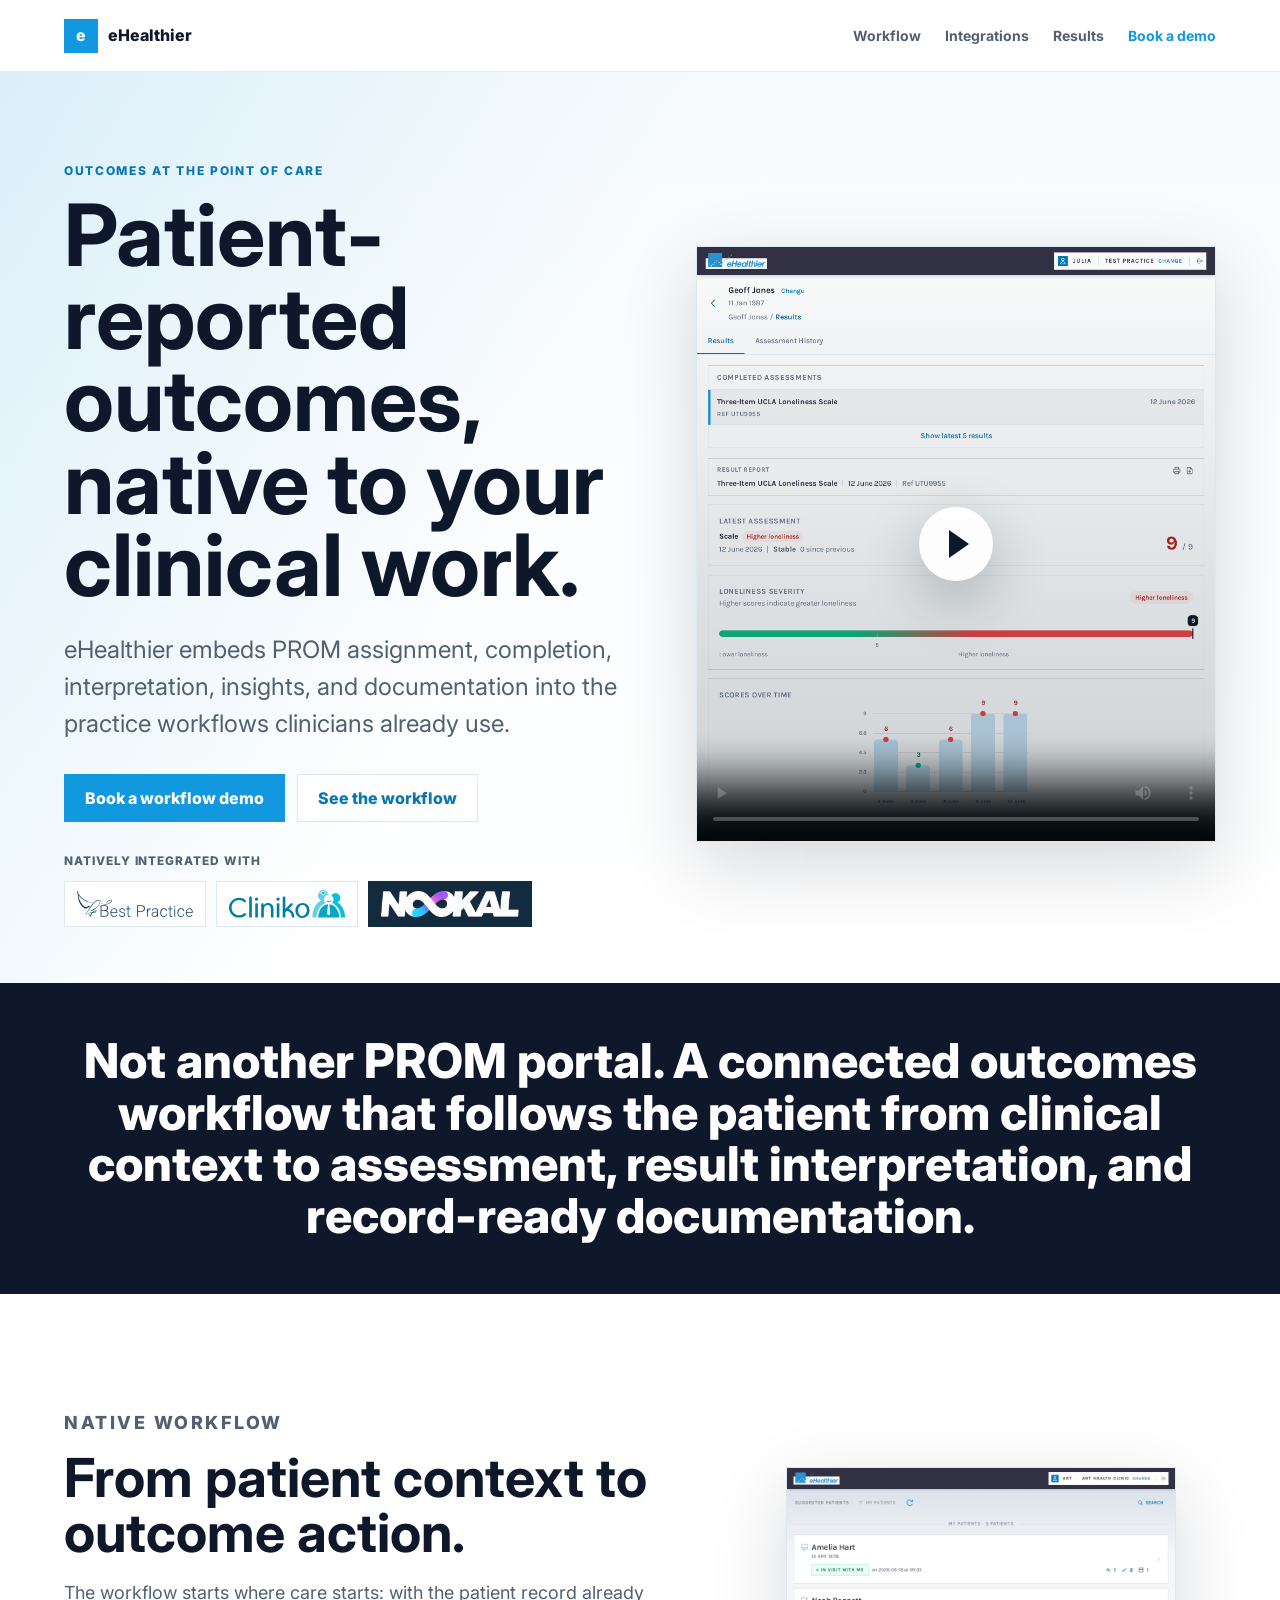
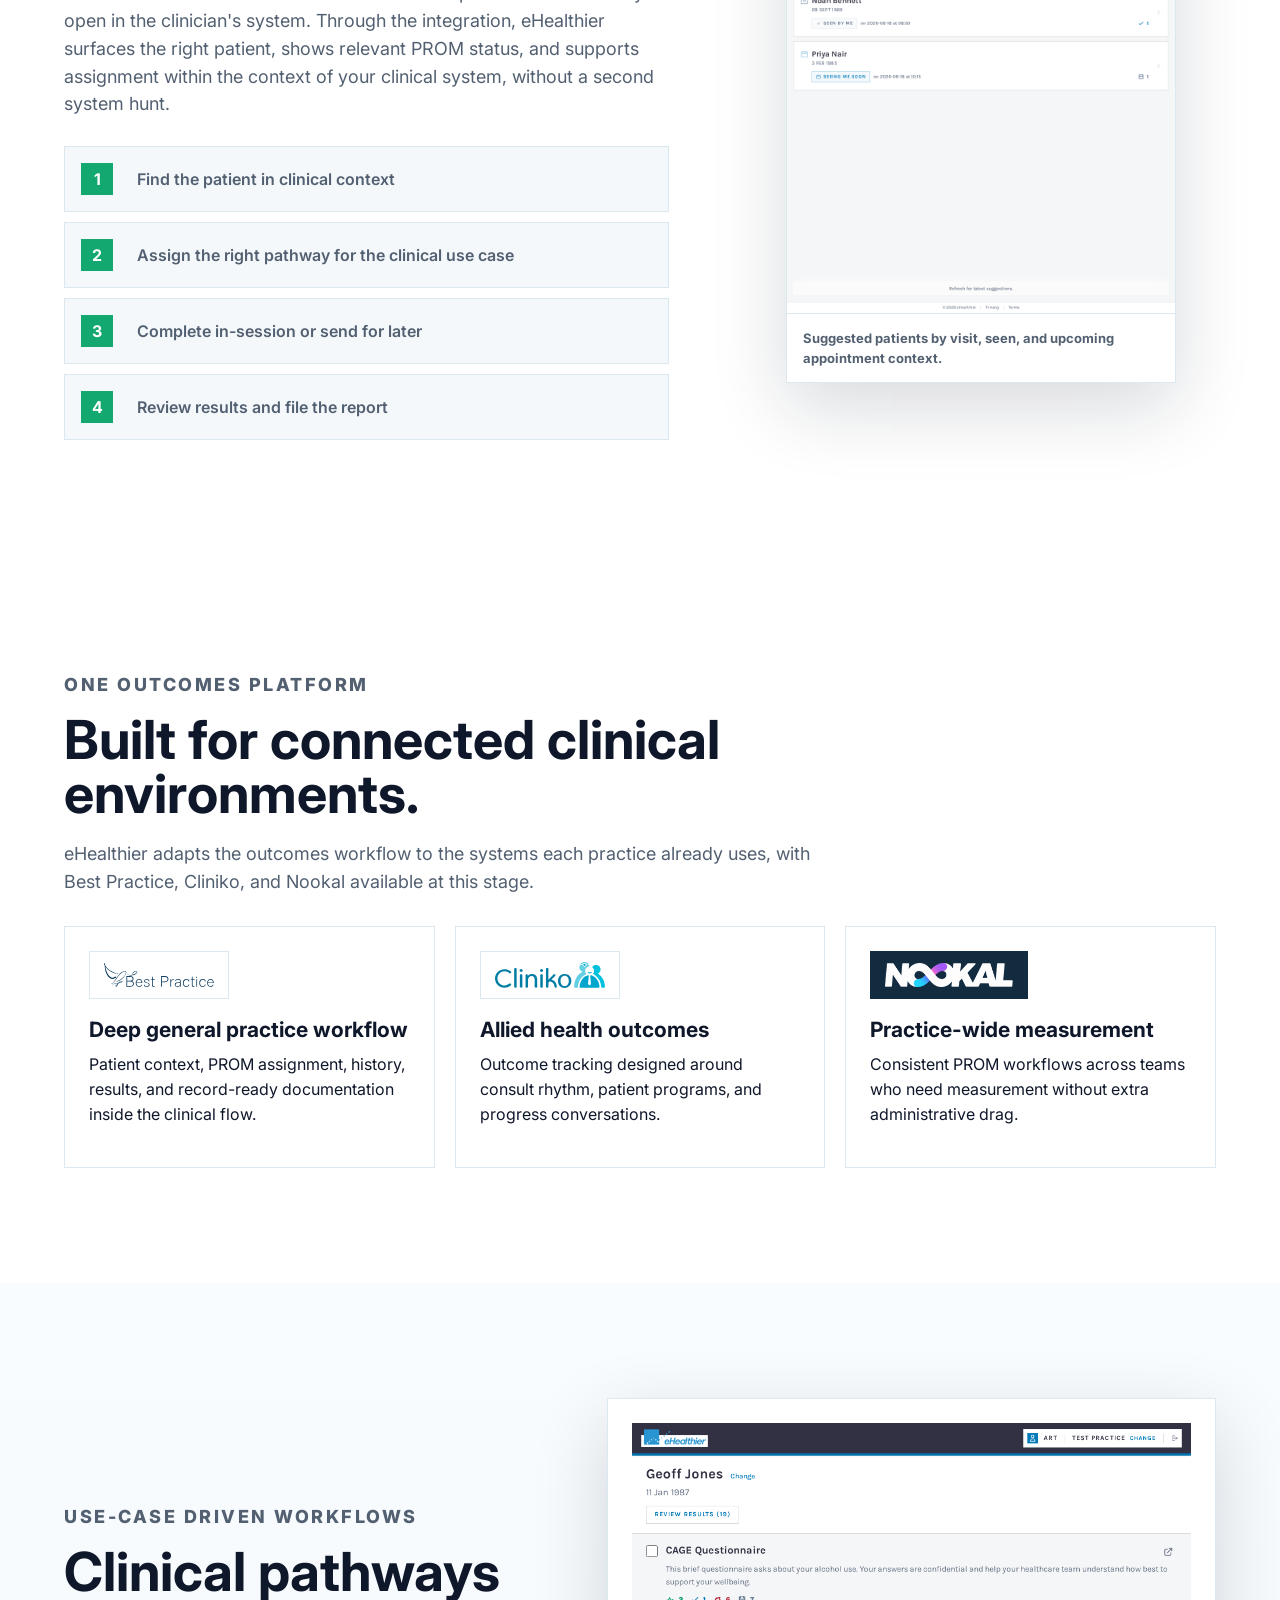
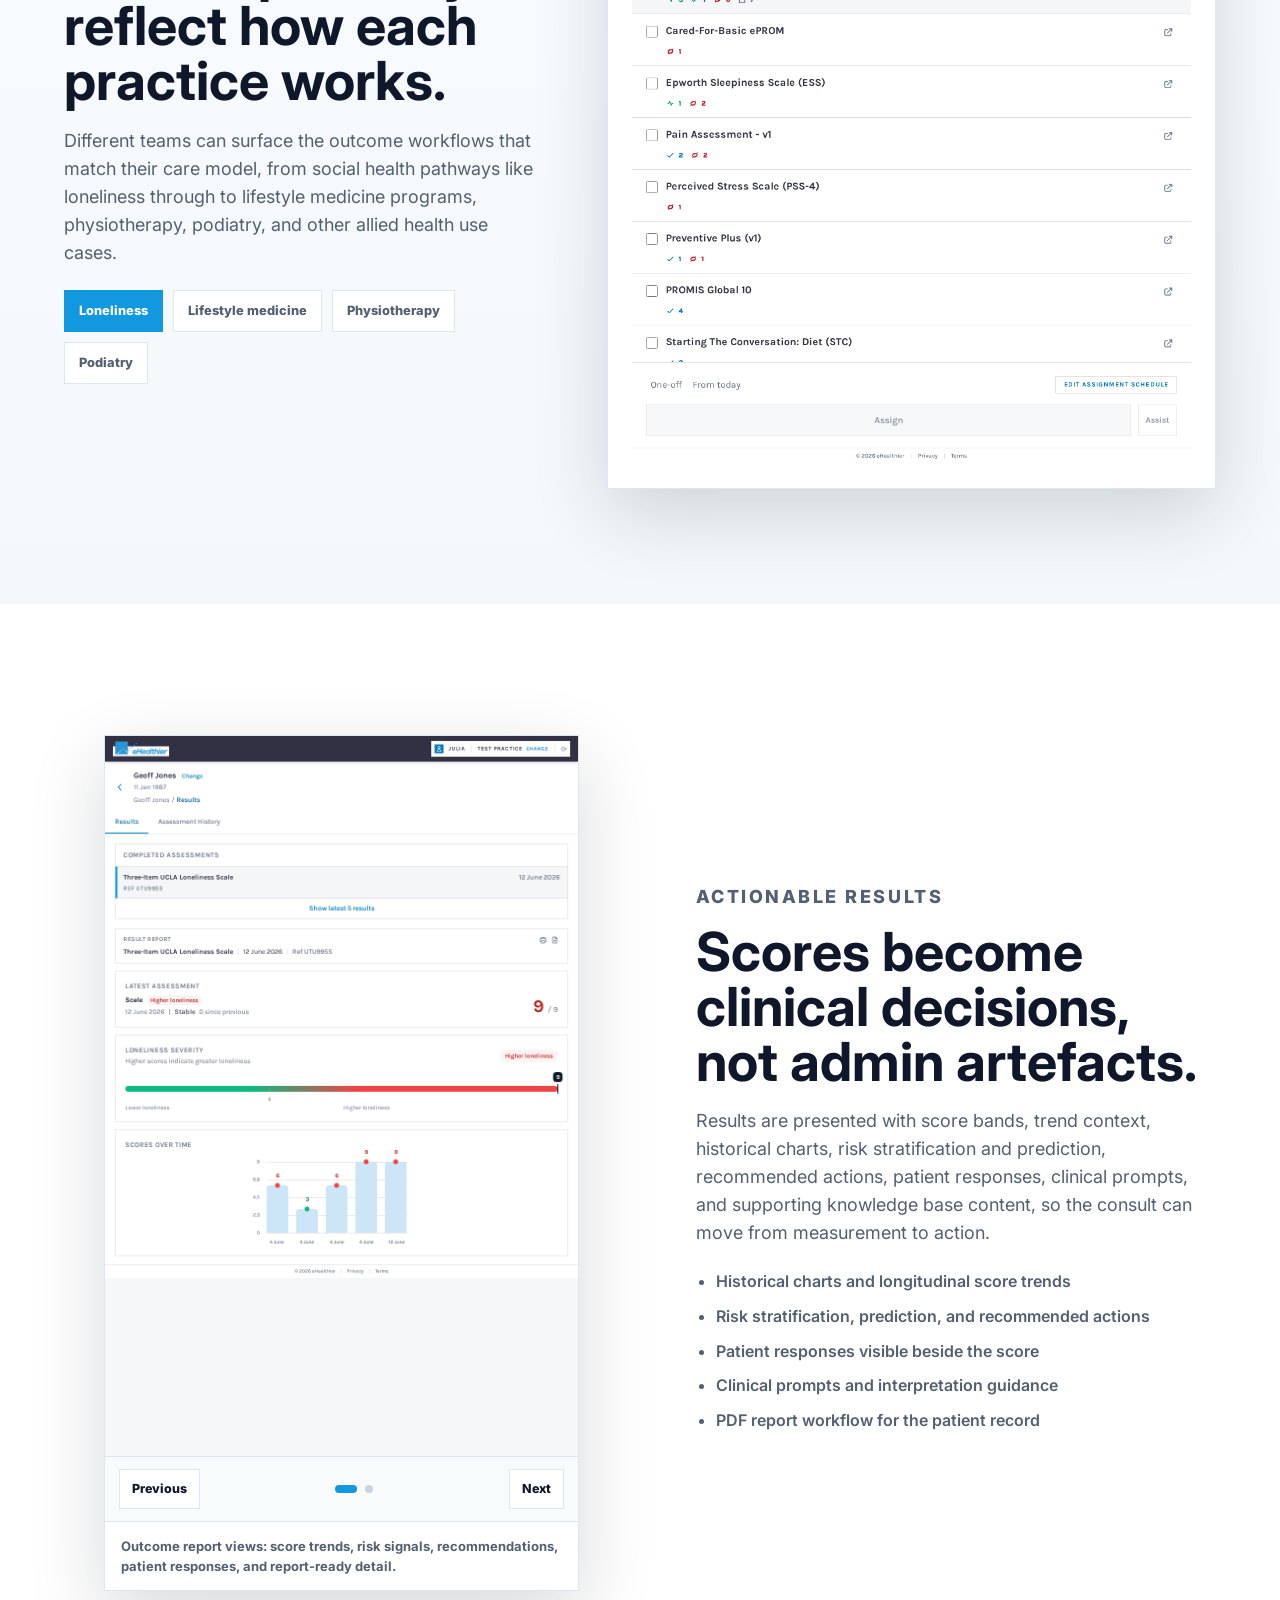
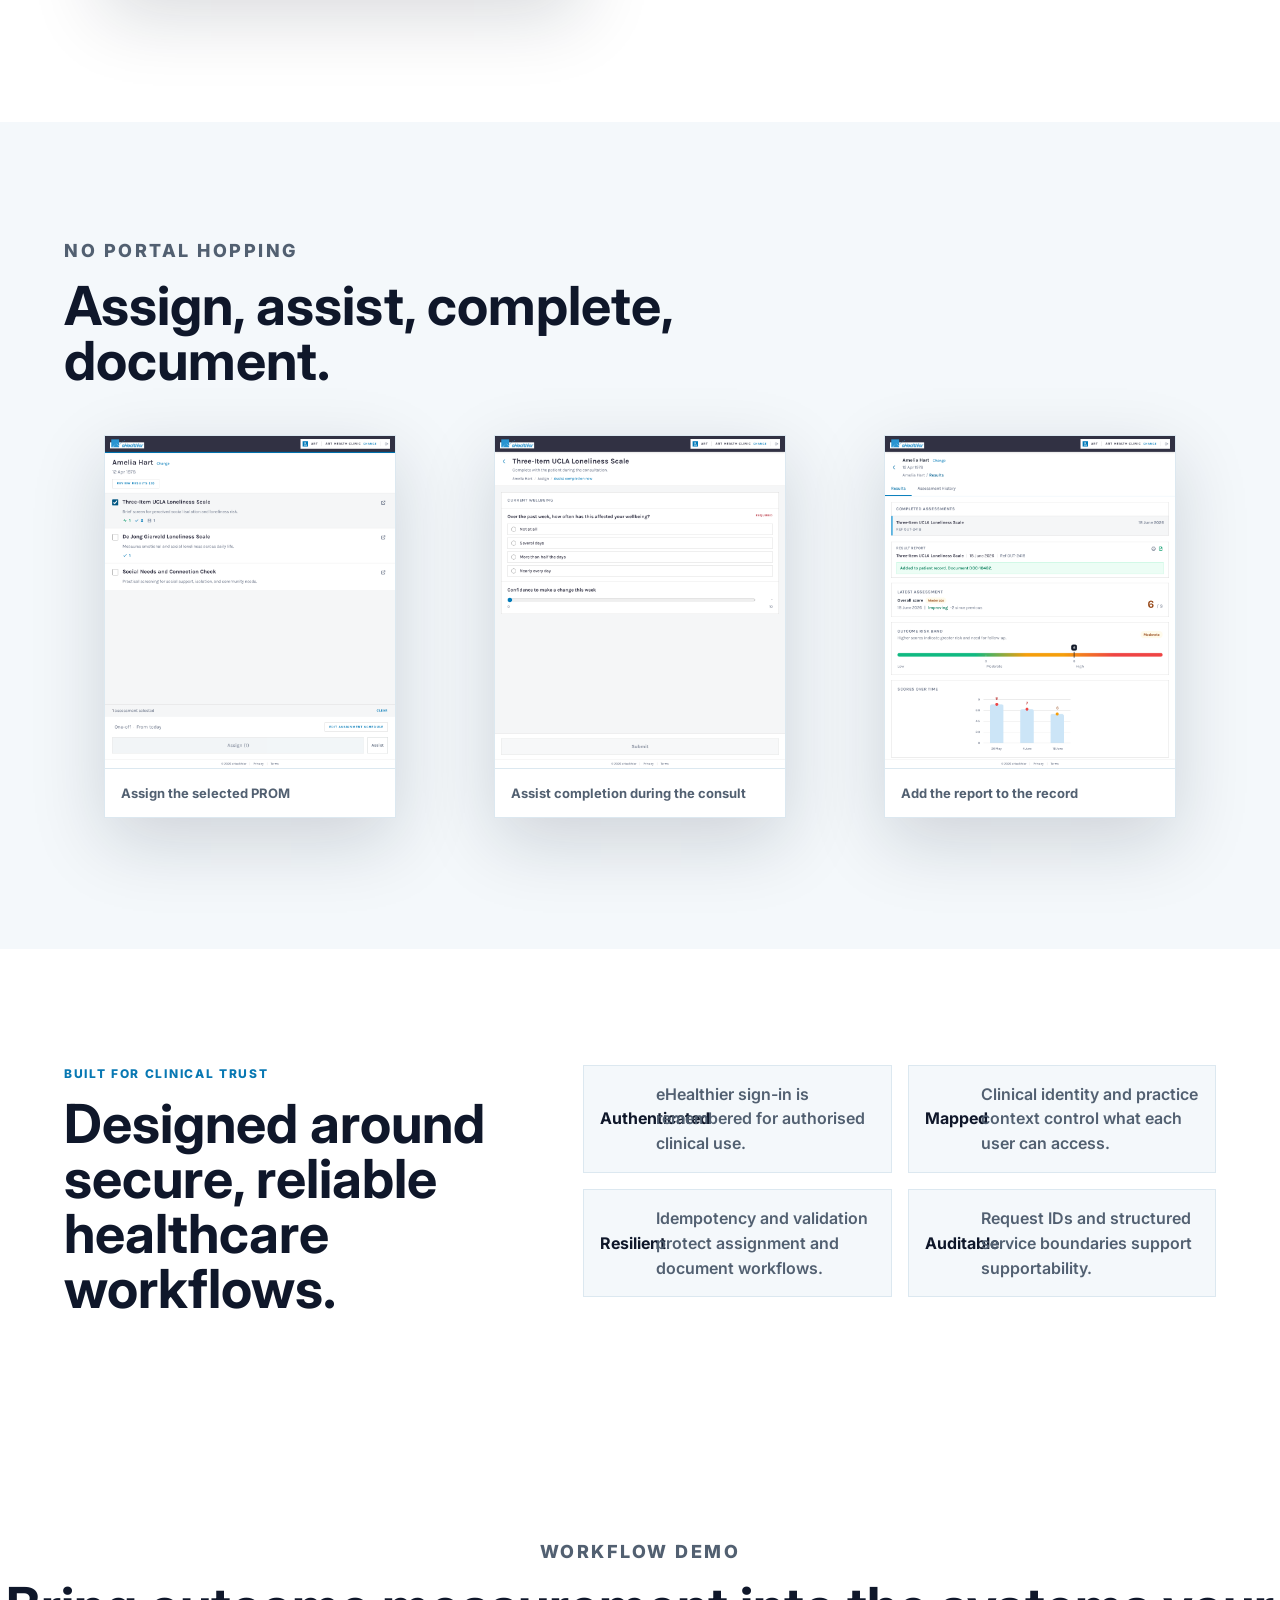
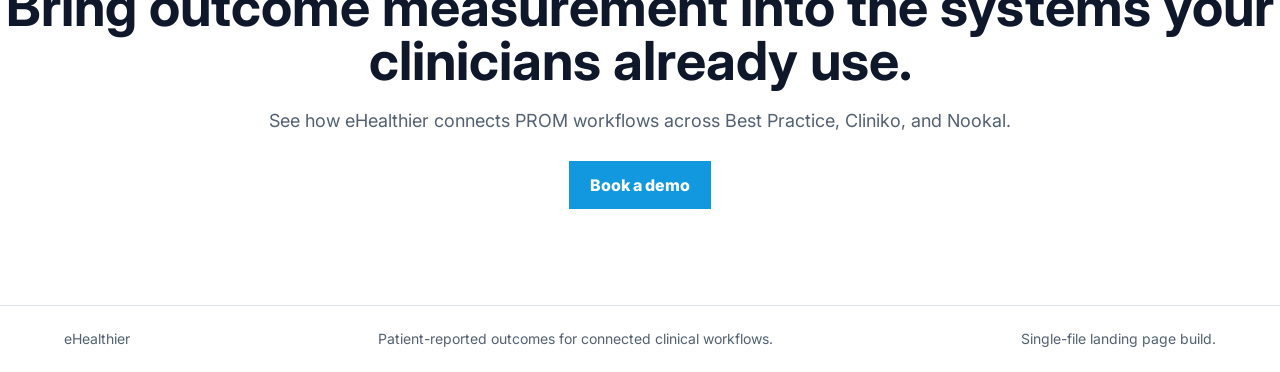
==== index.html @ 86b70606 "Add eHealthier marketing landing page" ====
<!DOCTYPE html>
<html lang="en">
<head>
  <meta charset="UTF-8">
  <meta name="viewport" content="width=device-width, initial-scale=1.0">
  <title>eHealthier Outcomes Workflow</title>
  <meta name="description" content="Patient-reported outcome workflows embedded into everyday clinical practice across Best Practice, Cliniko, and Nookal.">
  <link rel="preconnect" href="https://fonts.googleapis.com">
  <link rel="preconnect" href="https://fonts.gstatic.com" crossorigin>
  <link href="https://fonts.googleapis.com/css2?family=Inter:wght@400;500;600;700;800&display=swap" rel="stylesheet">
  <style>
:root {
  --ink: #0f172a;
  --muted: #526071;
  --soft: #f4f8fb;
  --line: #dce8f0;
  --blue: #1198de;
  --blue-dark: #0878b3;
  --green: #13a870;
  --amber: #f6b74b;
  --white: #ffffff;
  --shadow: 0 24px 70px rgba(15, 23, 42, 0.16);
}

* {
  box-sizing: border-box;
}

html {
  scroll-behavior: smooth;
}

body {
  margin: 0;
  font-family: Inter, system-ui, -apple-system, BlinkMacSystemFont, "Segoe UI", sans-serif;
  color: var(--ink);
  background: var(--white);
  line-height: 1.55;
}

img {
  display: block;
  max-width: 100%;
}

a {
  color: inherit;
}

.site-header {
  position: sticky;
  top: 0;
  z-index: 20;
  height: 72px;
  display: flex;
  align-items: center;
  justify-content: space-between;
  padding: 0 clamp(20px, 5vw, 64px);
  background: rgba(255, 255, 255, 0.88);
  border-bottom: 1px solid rgba(220, 232, 240, 0.8);
  backdrop-filter: blur(18px);
}

.brand {
  display: inline-flex;
  align-items: center;
  gap: 10px;
  font-weight: 800;
  text-decoration: none;
}

.brand-mark {
  display: grid;
  place-items: center;
  width: 34px;
  height: 34px;
  color: white;
  background: var(--blue);
  font-weight: 800;
}

.nav-links {
  display: flex;
  align-items: center;
  gap: 24px;
  color: var(--muted);
  font-size: 14px;
  font-weight: 700;
}

.nav-links a {
  text-decoration: none;
}

.nav-cta {
  color: var(--blue);
}

.hero {
  min-height: calc(100vh - 72px);
  display: grid;
  grid-template-columns: minmax(0, 1fr) minmax(360px, 520px);
  gap: clamp(28px, 5vw, 72px);
  align-items: center;
  padding: clamp(44px, 7vw, 90px) clamp(20px, 5vw, 64px) 56px;
  overflow: hidden;
  background:
    linear-gradient(115deg, rgba(17, 152, 222, 0.12), transparent 42%),
    linear-gradient(180deg, #f7fbfd, #ffffff);
}

.hero-copy {
  max-width: 760px;
}

.eyebrow {
  margin: 0 0 14px;
  color: var(--blue-dark);
  font-size: 12px;
  font-weight: 800;
  letter-spacing: 0.14em;
  text-transform: uppercase;
}

h1,
h2,
h3,
p {
  margin-top: 0;
}

h1 {
  max-width: 780px;
  margin-bottom: 24px;
  font-size: clamp(48px, 7vw, 86px);
  line-height: 0.96;
  letter-spacing: 0;
}

h2 {
  margin-bottom: 18px;
  font-size: clamp(32px, 4.2vw, 56px);
  line-height: 1.02;
  letter-spacing: 0;
}

h3 {
  margin-bottom: 10px;
  font-size: 21px;
  line-height: 1.2;
}

.hero-lede {
  max-width: 680px;
  color: var(--muted);
  font-size: clamp(19px, 2vw, 24px);
}

.hero-actions {
  display: flex;
  flex-wrap: wrap;
  gap: 12px;
  margin: 32px 0 30px;
}

.button {
  display: inline-flex;
  align-items: center;
  justify-content: center;
  min-height: 48px;
  padding: 0 20px;
  border: 1px solid var(--line);
  font-weight: 800;
  text-decoration: none;
}

.button.primary {
  color: white;
  border-color: var(--blue);
  background: var(--blue);
}

.button.secondary {
  color: var(--blue-dark);
  background: white;
}

.partner-block {
  margin-top: 22px;
}

.partner-block p {
  margin-bottom: 10px;
  color: var(--muted);
  font-size: 0.74rem;
  font-weight: 800;
  letter-spacing: 0.08em;
  text-transform: uppercase;
}

.partner-strip {
  display: flex;
  flex-wrap: wrap;
  gap: 10px;
}

.partner-strip span {
  display: inline-flex;
  align-items: center;
  justify-content: center;
  height: 46px;
  min-width: 142px;
  padding: 7px 12px;
  border: 1px solid var(--line);
  background: white;
}

.partner-strip .logo-on-dark {
  border-color: #122b3f;
  background: #122b3f;
}

.partner-strip img {
  max-width: 138px;
  max-height: 32px;
  object-fit: contain;
}

.hero-visual,
.screen-card,
.tab-stage,
.gallery-grid figure {
  border: 1px solid var(--line);
  background: white;
  box-shadow: var(--shadow);
}

.hero-visual {
  position: relative;
  width: min(100%, 520px);
  max-height: 690px;
  overflow: hidden;
  justify-self: end;
}

.hero-visual video {
  display: block;
  width: 100%;
  background: #0e2434;
}

.video-play {
  position: absolute;
  inset: 0;
  display: grid;
  place-items: center;
  border: 0;
  background: linear-gradient(180deg, rgba(14, 36, 52, 0.02), rgba(14, 36, 52, 0.22));
  cursor: pointer;
}

.video-play span {
  width: 74px;
  height: 74px;
  border-radius: 50%;
  background: rgba(255, 255, 255, 0.94);
  box-shadow: 0 20px 55px rgba(12, 31, 46, 0.25);
  position: relative;
}

.video-play span::after {
  content: "";
  position: absolute;
  top: 50%;
  left: 54%;
  width: 0;
  height: 0;
  border-top: 14px solid transparent;
  border-bottom: 14px solid transparent;
  border-left: 20px solid var(--ink);
  transform: translate(-50%, -50%);
}

.hero-visual.playing .video-play {
  display: none;
}

.statement {
  padding: 52px clamp(20px, 5vw, 64px);
  background: var(--ink);
  color: white;
}

.statement p {
  max-width: 1120px;
  margin: 0 auto;
  font-size: clamp(26px, 4vw, 48px);
  font-weight: 800;
  line-height: 1.08;
  text-align: center;
}

.section {
  padding: clamp(70px, 9vw, 120px) clamp(20px, 5vw, 64px);
}

.split {
  display: grid;
  grid-template-columns: minmax(0, 0.9fr) minmax(340px, 0.7fr);
  gap: clamp(32px, 6vw, 86px);
  align-items: center;
}

.split.reverse {
  grid-template-columns: minmax(360px, 0.8fr) minmax(0, 0.75fr);
}

.split p,
.section-heading p,
.lab-copy p,
.cta p {
  color: var(--muted);
  font-size: 18px;
}

.steps {
  display: grid;
  gap: 10px;
  margin-top: 28px;
}

.steps div,
.proof-grid div {
  display: grid;
  grid-template-columns: 42px minmax(0, 1fr);
  gap: 14px;
  align-items: center;
  padding: 16px;
  border: 1px solid var(--line);
  background: var(--soft);
}

.steps strong {
  display: grid;
  place-items: center;
  width: 32px;
  height: 32px;
  color: white;
  background: var(--green);
}

.steps span,
.feature-list li,
.proof-grid span {
  color: var(--muted);
  font-weight: 600;
}

.screen-card {
  overflow: hidden;
}

.screen-card figcaption,
.gallery-grid figcaption {
  margin: 0;
  padding: 14px 16px;
  border-top: 1px solid var(--line);
  color: var(--muted);
  font-size: 13px;
  font-weight: 700;
}

.screen-card.wide {
  overflow: hidden;
}

.carousel-viewport {
  position: relative;
  height: min(72vw, 720px);
  min-height: 520px;
  overflow: hidden;
  background: #f5f7f8;
}

.carousel-slide {
  display: none;
  height: 100%;
  overflow: hidden;
}

.carousel-slide.active {
  display: block;
}

.carousel-slide img {
  width: 100%;
  display: block;
}

.carousel-slide.lower img {
  transform: translateY(-31%);
}

.carousel-controls {
  display: flex;
  align-items: center;
  justify-content: space-between;
  gap: 14px;
  padding: 12px 14px;
  border-top: 1px solid var(--line);
  background: #f8fbfb;
}

.carousel-controls button {
  border: 1px solid var(--line);
  background: white;
  color: var(--ink);
  font: inherit;
  font-size: 0.78rem;
  font-weight: 800;
  padding: 9px 12px;
  cursor: pointer;
}

.carousel-dots {
  display: flex;
  align-items: center;
  gap: 8px;
}

.carousel-dots span {
  width: 8px;
  height: 8px;
  border-radius: 999px;
  background: #c9d4dd;
}

.carousel-dots span.active {
  width: 22px;
  background: var(--blue);
}

.section-heading {
  max-width: 760px;
  margin-bottom: 30px;
}

.integration-grid {
  display: grid;
  grid-template-columns: repeat(3, minmax(0, 1fr));
  gap: 20px;
}

.integration-grid article {
  padding: 24px;
  border: 1px solid var(--line);
  background: white;
}

.logo-pill {
  display: inline-flex;
  align-items: center;
  justify-content: center;
  min-height: 48px;
  min-width: 140px;
  padding: 8px 14px;
  margin-bottom: 18px;
  border: 1px solid var(--line);
  background: #fff;
}

.logo-pill.logo-on-dark {
  background: #122b3f;
  border-color: #122b3f;
}

.logo-pill img {
  max-height: 28px;
  max-width: 128px;
  object-fit: contain;
}

.screenshot-lab {
  display: grid;
  grid-template-columns: minmax(0, 0.88fr) minmax(0, 1.12fr);
  gap: clamp(28px, 5vw, 64px);
  align-items: center;
  background: linear-gradient(180deg, #f9fcfe, #f4f8fb);
}

.tab-buttons {
  display: flex;
  flex-wrap: wrap;
  gap: 10px;
  margin-top: 24px;
}

.tab-button {
  border: 1px solid var(--line);
  background: white;
  color: var(--muted);
  font: inherit;
  font-size: 0.8rem;
  font-weight: 800;
  padding: 10px 14px;
  cursor: pointer;
}

.tab-button.active {
  color: white;
  border-color: var(--blue);
  background: var(--blue);
}

.tab-stage {
  position: relative;
  min-height: 430px;
  padding: clamp(18px, 3vw, 24px);
}

.tab-screen {
  display: none;
  width: 100%;
  background: white;
}

.tab-screen.active {
  display: block;
}

.feature-list {
  margin: 22px 0 0;
  padding-left: 20px;
}

.feature-list li {
  margin-bottom: 10px;
}

.workflow-gallery {
  background: var(--soft);
}

.gallery-grid {
  display: grid;
  grid-template-columns: repeat(3, minmax(0, 1fr));
  gap: 18px;
}

.gallery-grid figure {
  overflow: hidden;
}

.proof {
  display: grid;
  grid-template-columns: minmax(0, 0.72fr) minmax(0, 1fr);
  gap: clamp(28px, 5vw, 64px);
  align-items: start;
}

.proof-grid {
  display: grid;
  grid-template-columns: repeat(2, minmax(0, 1fr));
  gap: 16px;
}

.proof-grid strong {
  color: var(--ink);
}

.cta {
  padding-top: 88px;
  padding-bottom: 96px;
  text-align: center;
}

.cta .button {
  margin-top: 8px;
}

footer {
  display: flex;
  flex-wrap: wrap;
  justify-content: space-between;
  gap: 12px 24px;
  padding: 22px clamp(20px, 5vw, 64px);
  border-top: 1px solid var(--line);
  color: var(--muted);
  font-size: 14px;
}

@media (max-width: 1100px) {
  .hero,
  .split,
  .split.reverse,
  .screenshot-lab,
  .proof {
    grid-template-columns: 1fr;
  }

  .hero {
    min-height: auto;
  }

  .hero-visual {
    justify-self: stretch;
    width: 100%;
  }

  .integration-grid,
  .gallery-grid,
  .proof-grid {
    grid-template-columns: 1fr;
  }
}

@media (max-width: 760px) {
  .site-header {
    height: auto;
    padding-top: 16px;
    padding-bottom: 16px;
    gap: 12px;
    flex-direction: column;
    align-items: flex-start;
  }

  .nav-links {
    flex-wrap: wrap;
    gap: 14px;
  }

  .hero,
  .section,
  .statement,
  footer {
    padding-left: 18px;
    padding-right: 18px;
  }

  h1 {
    font-size: clamp(40px, 14vw, 58px);
  }

  h2 {
    font-size: clamp(28px, 10vw, 40px);
  }

  .hero-lede,
  .split p,
  .section-heading p,
  .lab-copy p,
  .cta p,
  .statement p {
    font-size: 17px;
  }

  .partner-strip span,
  .button,
  .carousel-controls button {
    width: 100%;
  }

  .carousel-controls {
    align-items: stretch;
    flex-direction: column;
  }

  .tab-stage {
    min-height: auto;
  }
}

</style>
</head>
<body>
  <header class="site-header">
    <a class="brand" href="#top" aria-label="eHealthier home">
      <span class="brand-mark">e</span>
      <span>eHealthier</span>
    </a>
    <nav class="nav-links" aria-label="Page sections">
      <a href="#workflow">Workflow</a>
      <a href="#integrations">Integrations</a>
      <a href="#results">Results</a>
      <a href="#demo" class="nav-cta">Book a demo</a>
    </nav>
  </header>

  <main id="top">
    <section class="hero">
      <div class="hero-copy">
        <p class="eyebrow">Outcomes at the point of care</p>
        <h1>Patient-reported outcomes, native to your clinical work.</h1>
        <p class="hero-lede">
          eHealthier embeds PROM assignment, completion, interpretation, insights, and documentation into the practice workflows clinicians already use.
        </p>
        <div class="hero-actions">
          <a class="button primary" href="#demo">Book a workflow demo</a>
          <a class="button secondary" href="#workflow-video" data-play-workflow>See the workflow</a>
        </div>
        <div class="partner-block">
          <p>Natively integrated with</p>
          <div class="partner-strip" aria-label="Supported practice systems">
            <span><img src="[data-uri]" alt="Best Practice"></span>
            <span><img src="[data-uri]" alt="Cliniko"></span>
            <span class="logo-on-dark"><img src="[data-uri]" alt="Nookal"></span>
          </div>
        </div>
      </div>
      <div class="hero-visual" id="workflow-video" aria-label="Clinical workflow video">
        <video
          controls
          preload="metadata"
          poster="[data-uri]"
          aria-label="eHealthier clinical workflow video showing patient context, PROM assignment, completion, interpretation, insights, and documentation."
        >
</video>
        <button class="video-play" type="button" data-play-workflow aria-label="Play workflow video">
          <span></span>
        </button>
      </div>
    </section>

    <section class="statement">
      <p>
        Not another PROM portal. A connected outcomes workflow that follows the patient from clinical context to assessment, result interpretation, and record-ready documentation.
      </p>
    </section>

    <section class="section split" id="workflow">
      <div>
        <p class="eyebrow">Native workflow</p>
        <h2>From patient context to outcome action.</h2>
        <p>
          The workflow starts where care starts: with the patient record already open in the clinician's system. Through the integration, eHealthier surfaces the right patient, shows relevant PROM status, and supports assignment within the context of your clinical system, without a second system hunt.
        </p>
        <div class="steps">
          <div><strong>1</strong><span>Find the patient in clinical context</span></div>
          <div><strong>2</strong><span>Assign the right pathway for the clinical use case</span></div>
          <div><strong>3</strong><span>Complete in-session or send for later</span></div>
          <div><strong>4</strong><span>Review results and file the report</span></div>
        </div>
      </div>
      <figure class="screen-card">
        <img src="[data-uri]" alt="Suggested patient workflow showing patients in visit, recently seen, and scheduled soon.">
        <figcaption>Suggested patients by visit, seen, and upcoming appointment context.</figcaption>
      </figure>
    </section>

    <section class="section" id="integrations">
      <div class="section-heading">
        <p class="eyebrow">One outcomes platform</p>
        <h2>Built for connected clinical environments.</h2>
        <p>
          eHealthier adapts the outcomes workflow to the systems each practice already uses, with Best Practice, Cliniko, and Nookal available at this stage.
        </p>
      </div>
      <div class="integration-grid">
        <article>
          <span class="logo-pill"><img src="[data-uri]" alt="Best Practice"></span>
          <h3>Deep general practice workflow</h3>
          <p>Patient context, PROM assignment, history, results, and record-ready documentation inside the clinical flow.</p>
        </article>
        <article>
          <span class="logo-pill"><img src="[data-uri]" alt="Cliniko"></span>
          <h3>Allied health outcomes</h3>
          <p>Outcome tracking designed around consult rhythm, patient programs, and progress conversations.</p>
        </article>
        <article>
          <span class="logo-pill logo-on-dark"><img src="[data-uri]" alt="Nookal"></span>
          <h3>Practice-wide measurement</h3>
          <p>Consistent PROM workflows across teams who need measurement without extra administrative drag.</p>
        </article>
      </div>
    </section>

    <section class="section screenshot-lab">
      <div class="lab-copy">
        <p class="eyebrow">Use-case driven workflows</p>
        <h2>Clinical pathways reflect how each practice works.</h2>
        <p>
          Different teams can surface the outcome workflows that match their care model, from social health pathways like loneliness through to lifestyle medicine programs, physiotherapy, podiatry, and other allied health use cases.
        </p>
        <div class="tab-buttons" role="tablist" aria-label="Clinical workflow screenshots">
          <button class="tab-button active" type="button" data-screen="loneliness" role="tab" aria-selected="true">Loneliness</button>
          <button class="tab-button" type="button" data-screen="lifestyle" role="tab" aria-selected="false">Lifestyle medicine</button>
          <button class="tab-button" type="button" data-screen="physio" role="tab" aria-selected="false">Physiotherapy</button>
          <button class="tab-button" type="button" data-screen="podiatry" role="tab" aria-selected="false">Podiatry</button>
        </div>
      </div>
      <div class="tab-stage">
        <img class="tab-screen active" data-screen-image="loneliness" src="[data-uri]" alt="Real panel clinical workflow for a loneliness use case.">
        <img class="tab-screen" data-screen-image="lifestyle" src="[data-uri]" alt="Real panel clinical workflow for a lifestyle medicine use case.">
        <img class="tab-screen" data-screen-image="physio" src="[data-uri]" alt="Synthetic panel clinical workflow for a physiotherapy use case.">
        <img class="tab-screen" data-screen-image="podiatry" src="[data-uri]" alt="Synthetic panel clinical workflow for a podiatry use case.">
      </div>
    </section>

    <section class="section split reverse" id="results">
      <figure class="screen-card wide result-carousel" aria-label="Outcome report carousel">
        <div class="carousel-viewport">
          <div class="carousel-slide active" data-carousel-slide>
            <img src="[data-uri]" alt="Outcome report top section showing score bands, trend chart, risk flags, and suggested actions.">
          </div>
          <div class="carousel-slide lower" data-carousel-slide>
            <img src="[data-uri]" alt="Outcome report lower section showing patient responses, clinical prompts, knowledge base, and report workflow.">
          </div>
        </div>
        <div class="carousel-controls" aria-label="Outcome report carousel controls">
          <button type="button" data-carousel-prev aria-label="Show previous report view">Previous</button>
          <div class="carousel-dots" aria-hidden="true">
            <span class="active"></span>
            <span></span>
          </div>
          <button type="button" data-carousel-next aria-label="Show next report view">Next</button>
        </div>
        <figcaption>Outcome report views: score trends, risk signals, recommendations, patient responses, and report-ready detail.</figcaption>
      </figure>
      <div>
        <p class="eyebrow">Actionable results</p>
        <h2>Scores become clinical decisions, not admin artefacts.</h2>
        <p>
          Results are presented with score bands, trend context, historical charts, risk stratification and prediction, recommended actions, patient responses, clinical prompts, and supporting knowledge base content, so the consult can move from measurement to action.
        </p>
        <ul class="feature-list">
          <li>Historical charts and longitudinal score trends</li>
          <li>Risk stratification, prediction, and recommended actions</li>
          <li>Patient responses visible beside the score</li>
          <li>Clinical prompts and interpretation guidance</li>
          <li>PDF report workflow for the patient record</li>
        </ul>
      </div>
    </section>

    <section class="section workflow-gallery">
      <div class="section-heading">
        <p class="eyebrow">No portal hopping</p>
        <h2>Assign, assist, complete, document.</h2>
      </div>
      <div class="gallery-grid">
        <figure>
          <img src="[data-uri]" alt="PROM assignment selection screen.">
          <figcaption>Assign the selected PROM</figcaption>
        </figure>
        <figure>
          <img src="[data-uri]" alt="Assisted PROM completion screen.">
          <figcaption>Assist completion during the consult</figcaption>
        </figure>
        <figure>
          <img src="[data-uri]" alt="Patient record action screen.">
          <figcaption>Add the report to the record</figcaption>
        </figure>
      </div>
    </section>

    <section class="section proof">
      <div>
        <p class="eyebrow">Built for clinical trust</p>
        <h2>Designed around secure, reliable healthcare workflows.</h2>
      </div>
      <div class="proof-grid">
        <div><strong>Authenticated</strong><span>eHealthier sign-in is remembered for authorised clinical use.</span></div>
        <div><strong>Mapped</strong><span>Clinical identity and practice context control what each user can access.</span></div>
        <div><strong>Resilient</strong><span>Idempotency and validation protect assignment and document workflows.</span></div>
        <div><strong>Auditable</strong><span>Request IDs and structured service boundaries support supportability.</span></div>
      </div>
    </section>

    <section class="cta" id="demo">
      <p class="eyebrow">Workflow demo</p>
      <h2>Bring outcome measurement into the systems your clinicians already use.</h2>
      <p>See how eHealthier connects PROM workflows across Best Practice, Cliniko, and Nookal.</p>
      <a class="button primary" href="mailto:info@ehealthier.com.au?subject=eHealthier%20outcomes%20workflow%20demo">Book a demo</a>
    </section>
  </main>

  <footer>
    <span>eHealthier</span>
    <span>Patient-reported outcomes for connected clinical workflows.</span>
    <span>Single-file landing page build.</span>
  </footer>

  <script>
const buttons = document.querySelectorAll('.tab-button')
const screens = document.querySelectorAll('.tab-screen')

buttons.forEach((button) => {
  button.addEventListener('click', () => {
    const target = button.dataset.screen

    buttons.forEach((item) => {
      const active = item === button
      item.classList.toggle('active', active)
      item.setAttribute('aria-selected', String(active))
    })

    screens.forEach((screen) => {
      screen.classList.toggle('active', screen.dataset.screenImage === target)
    })
  })
})

const workflowVideo = document.querySelector('#workflow-video video')
const workflowTriggers = document.querySelectorAll('[data-play-workflow]')

workflowTriggers.forEach((trigger) => {
  trigger.addEventListener('click', (event) => {
    event.preventDefault()

    const videoFrame = document.querySelector('#workflow-video')
    videoFrame?.scrollIntoView({ behavior: 'smooth', block: 'center' })

    if (!workflowVideo) return

    const playAttempt = workflowVideo.play()
    videoFrame?.classList.add('playing')

    if (playAttempt) {
      playAttempt.catch(() => {
        videoFrame?.classList.remove('playing')
      })
    }
  })
})

workflowVideo?.addEventListener('play', () => {
  workflowVideo.closest('.hero-visual')?.classList.add('playing')
})

workflowVideo?.addEventListener('pause', () => {
  workflowVideo.closest('.hero-visual')?.classList.remove('playing')
})

document.querySelectorAll('.result-carousel').forEach((carousel) => {
  const slides = Array.from(carousel.querySelectorAll('[data-carousel-slide]'))
  const dots = Array.from(carousel.querySelectorAll('.carousel-dots span'))
  const previous = carousel.querySelector('[data-carousel-prev]')
  const next = carousel.querySelector('[data-carousel-next]')
  let current = 0

  const showSlide = (index) => {
    current = (index + slides.length) % slides.length

    slides.forEach((slide, slideIndex) => {
      slide.classList.toggle('active', slideIndex === current)
    })

    dots.forEach((dot, dotIndex) => {
      dot.classList.toggle('active', dotIndex === current)
    })
  }

  previous?.addEventListener('click', () => showSlide(current - 1))
  next?.addEventListener('click', () => showSlide(current + 1))
})

</script>
</body>
</html>
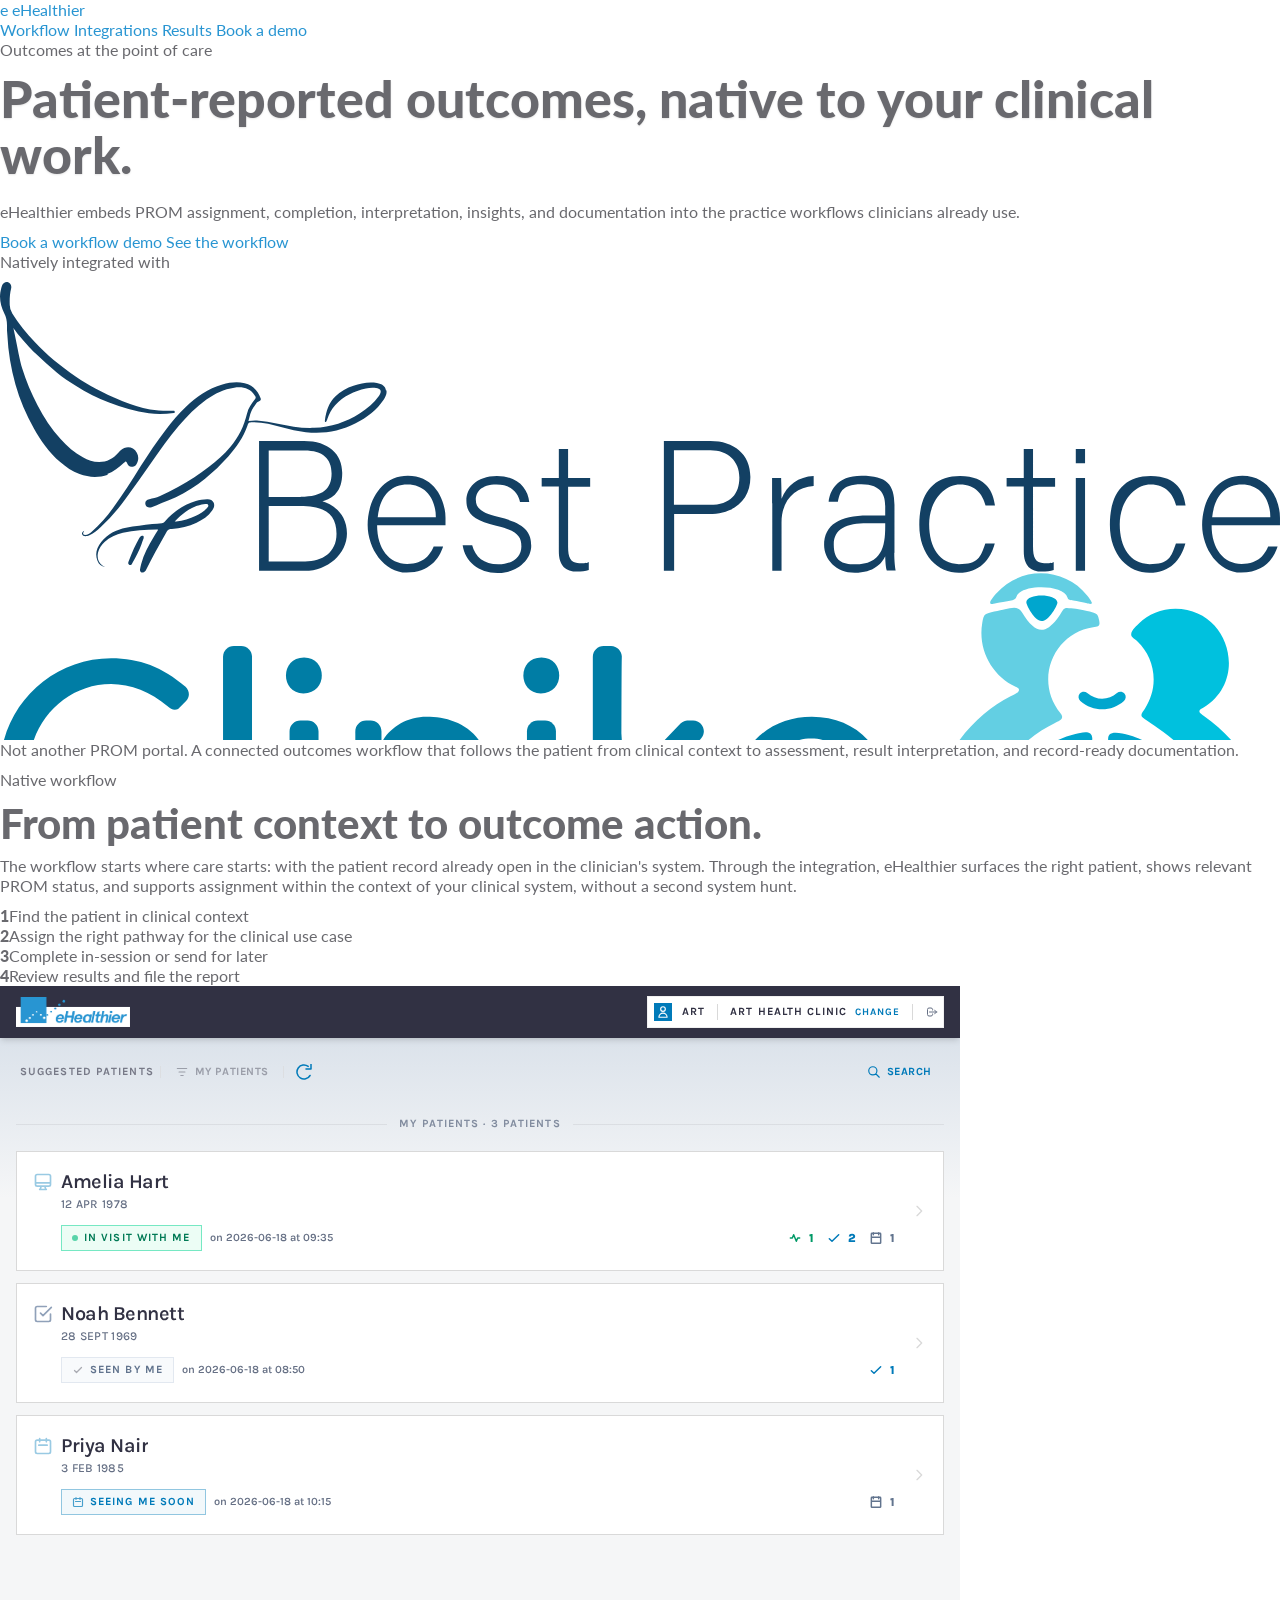
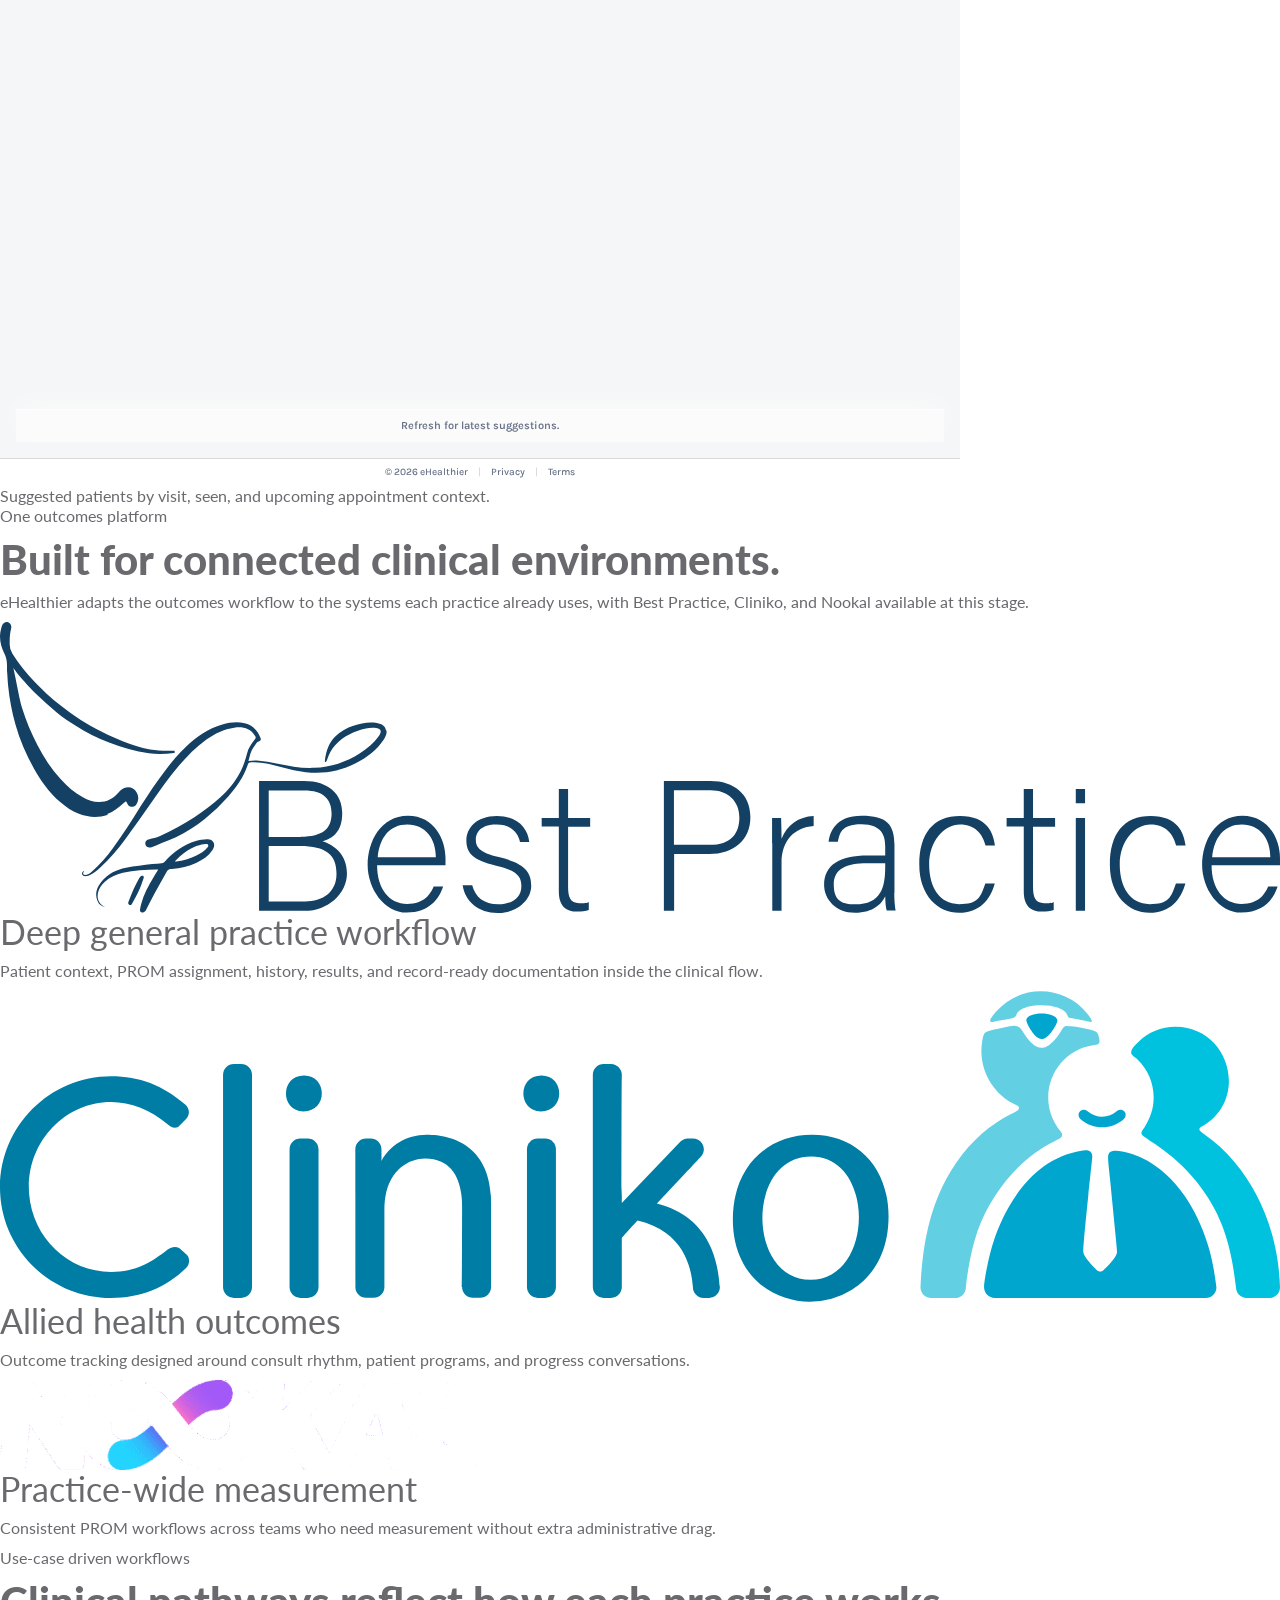
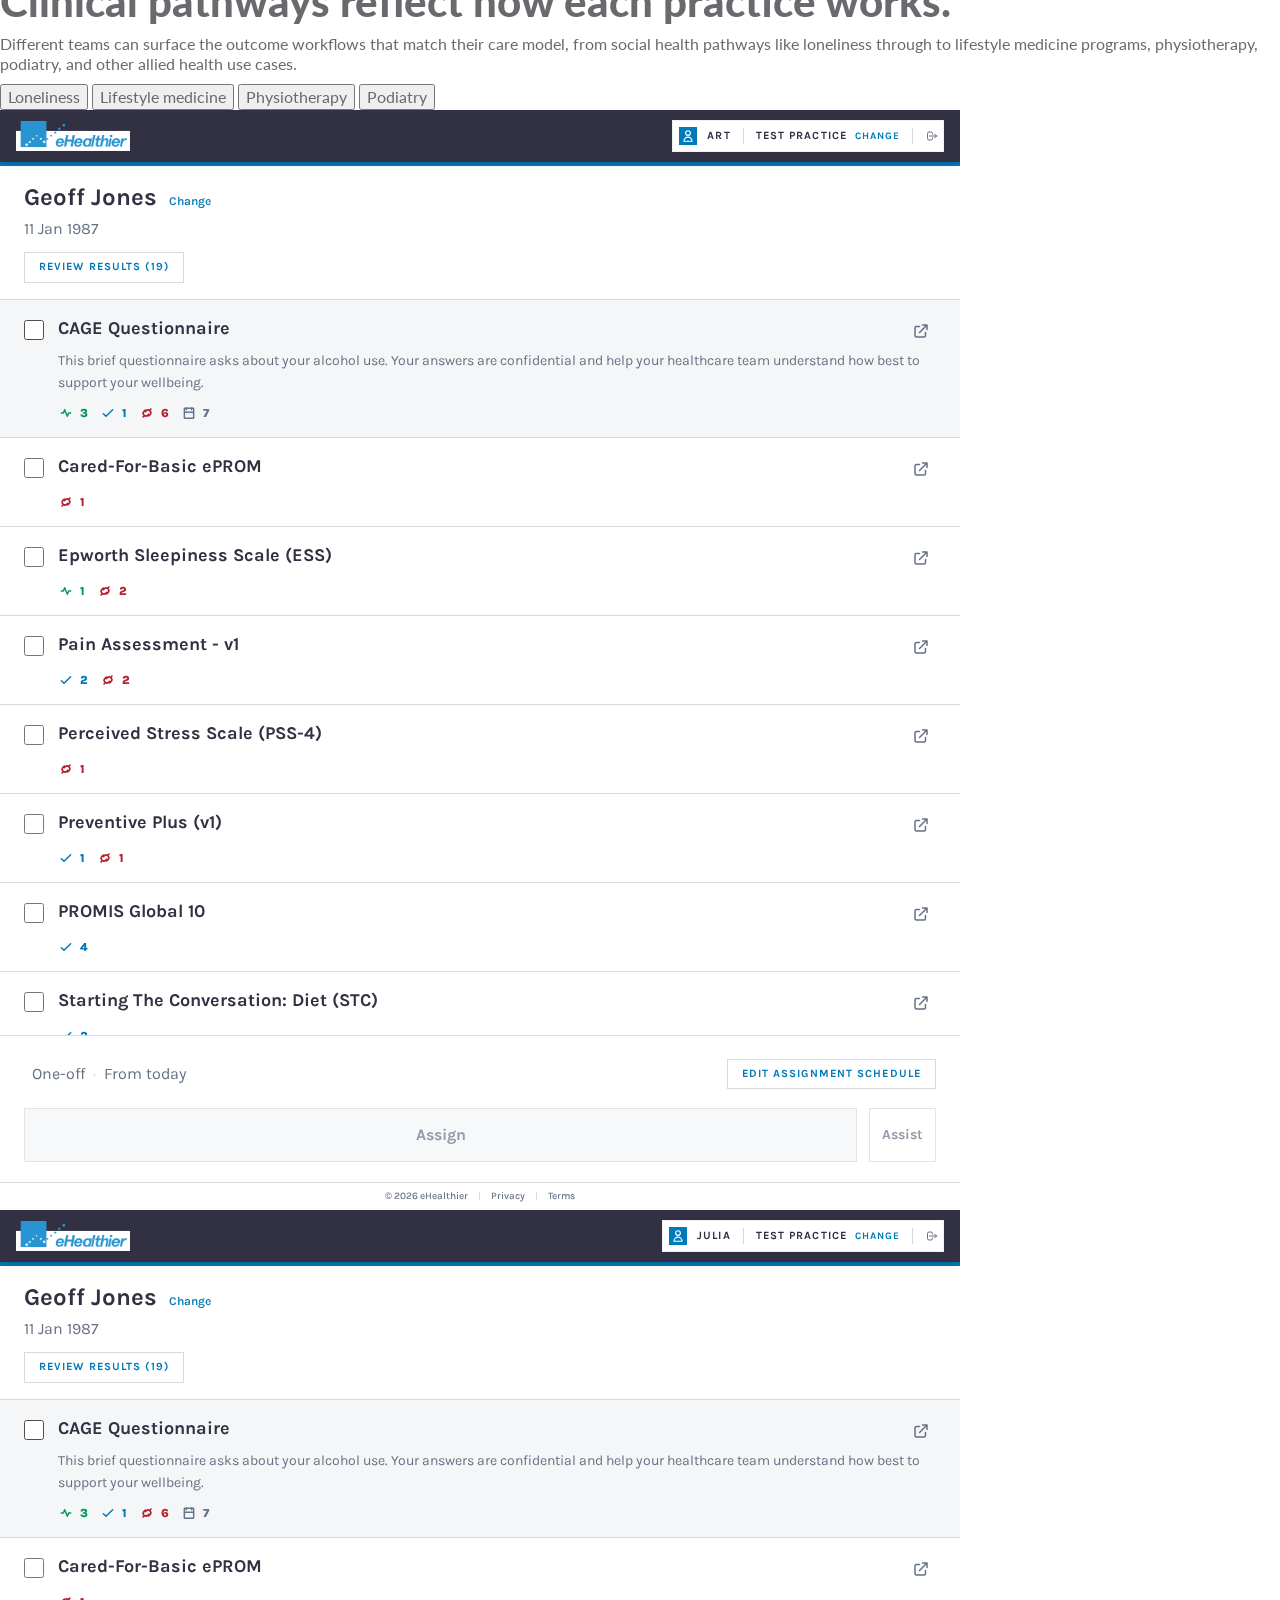
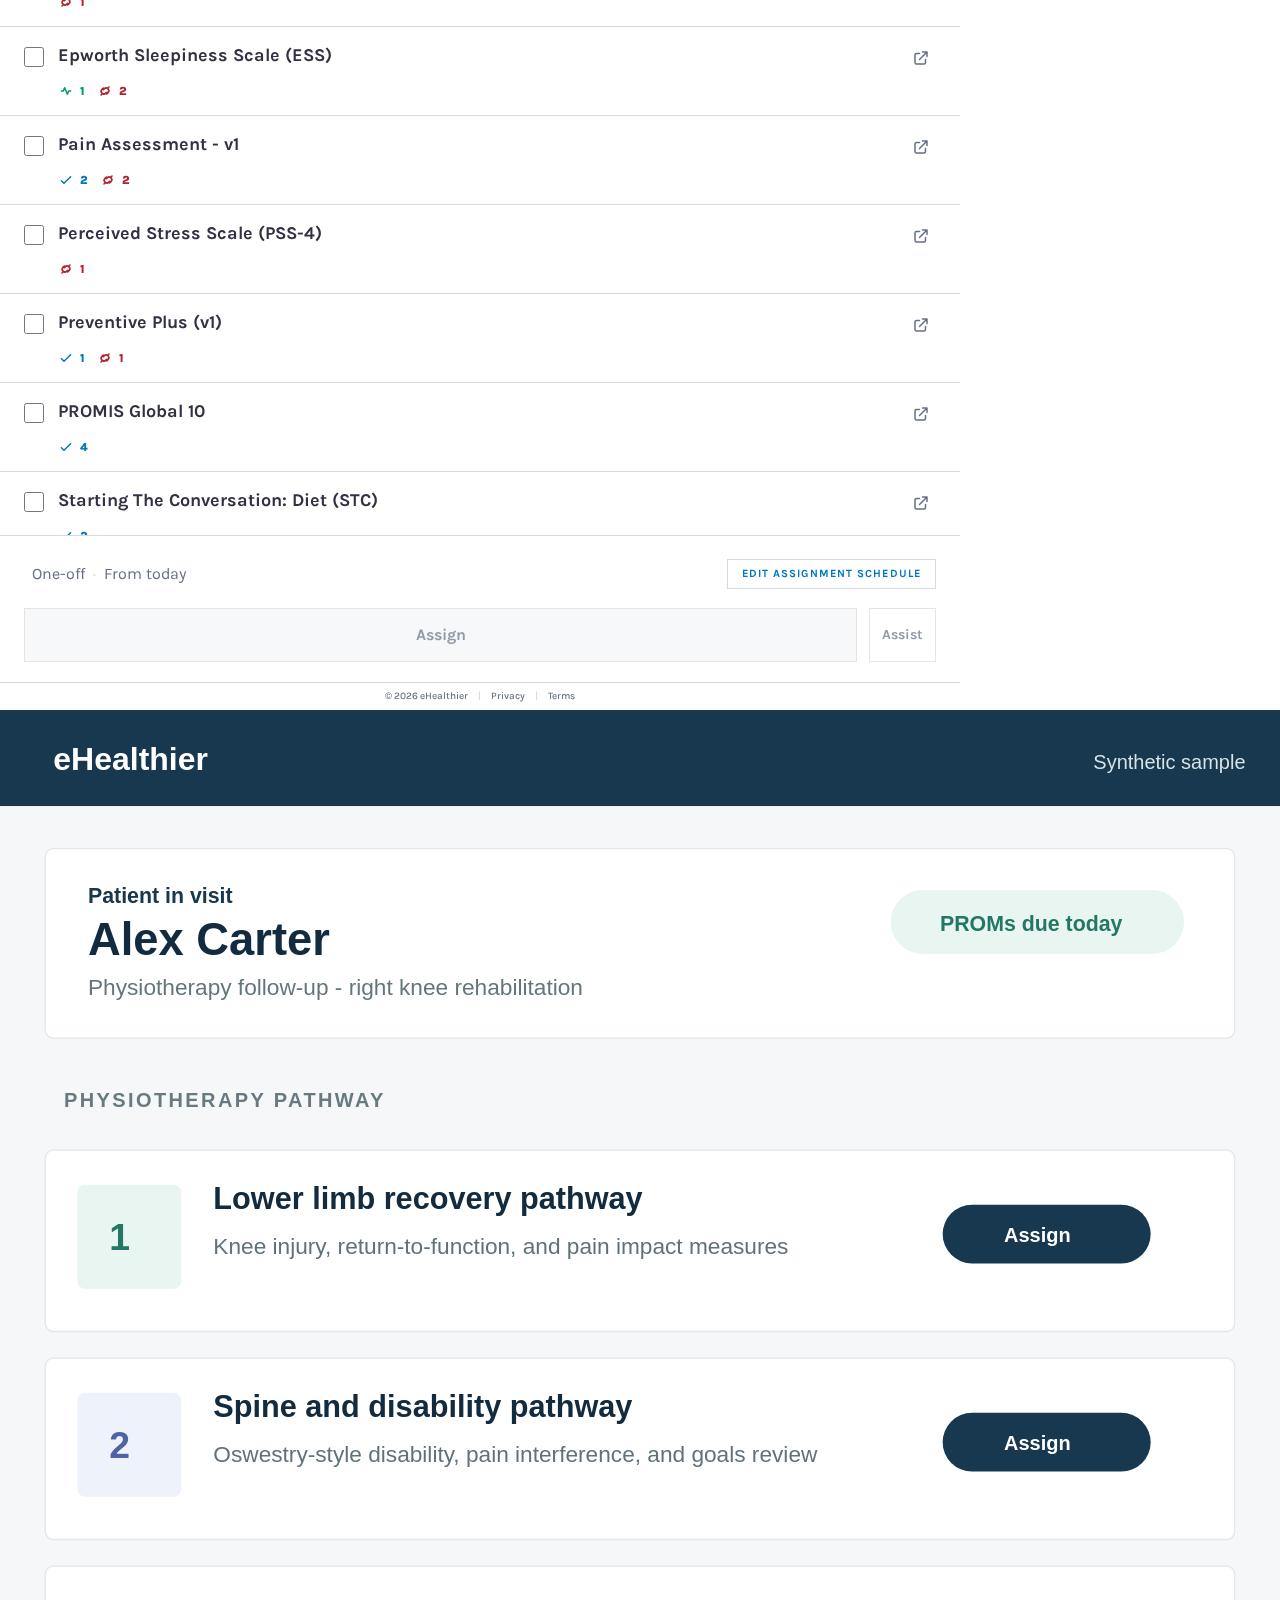
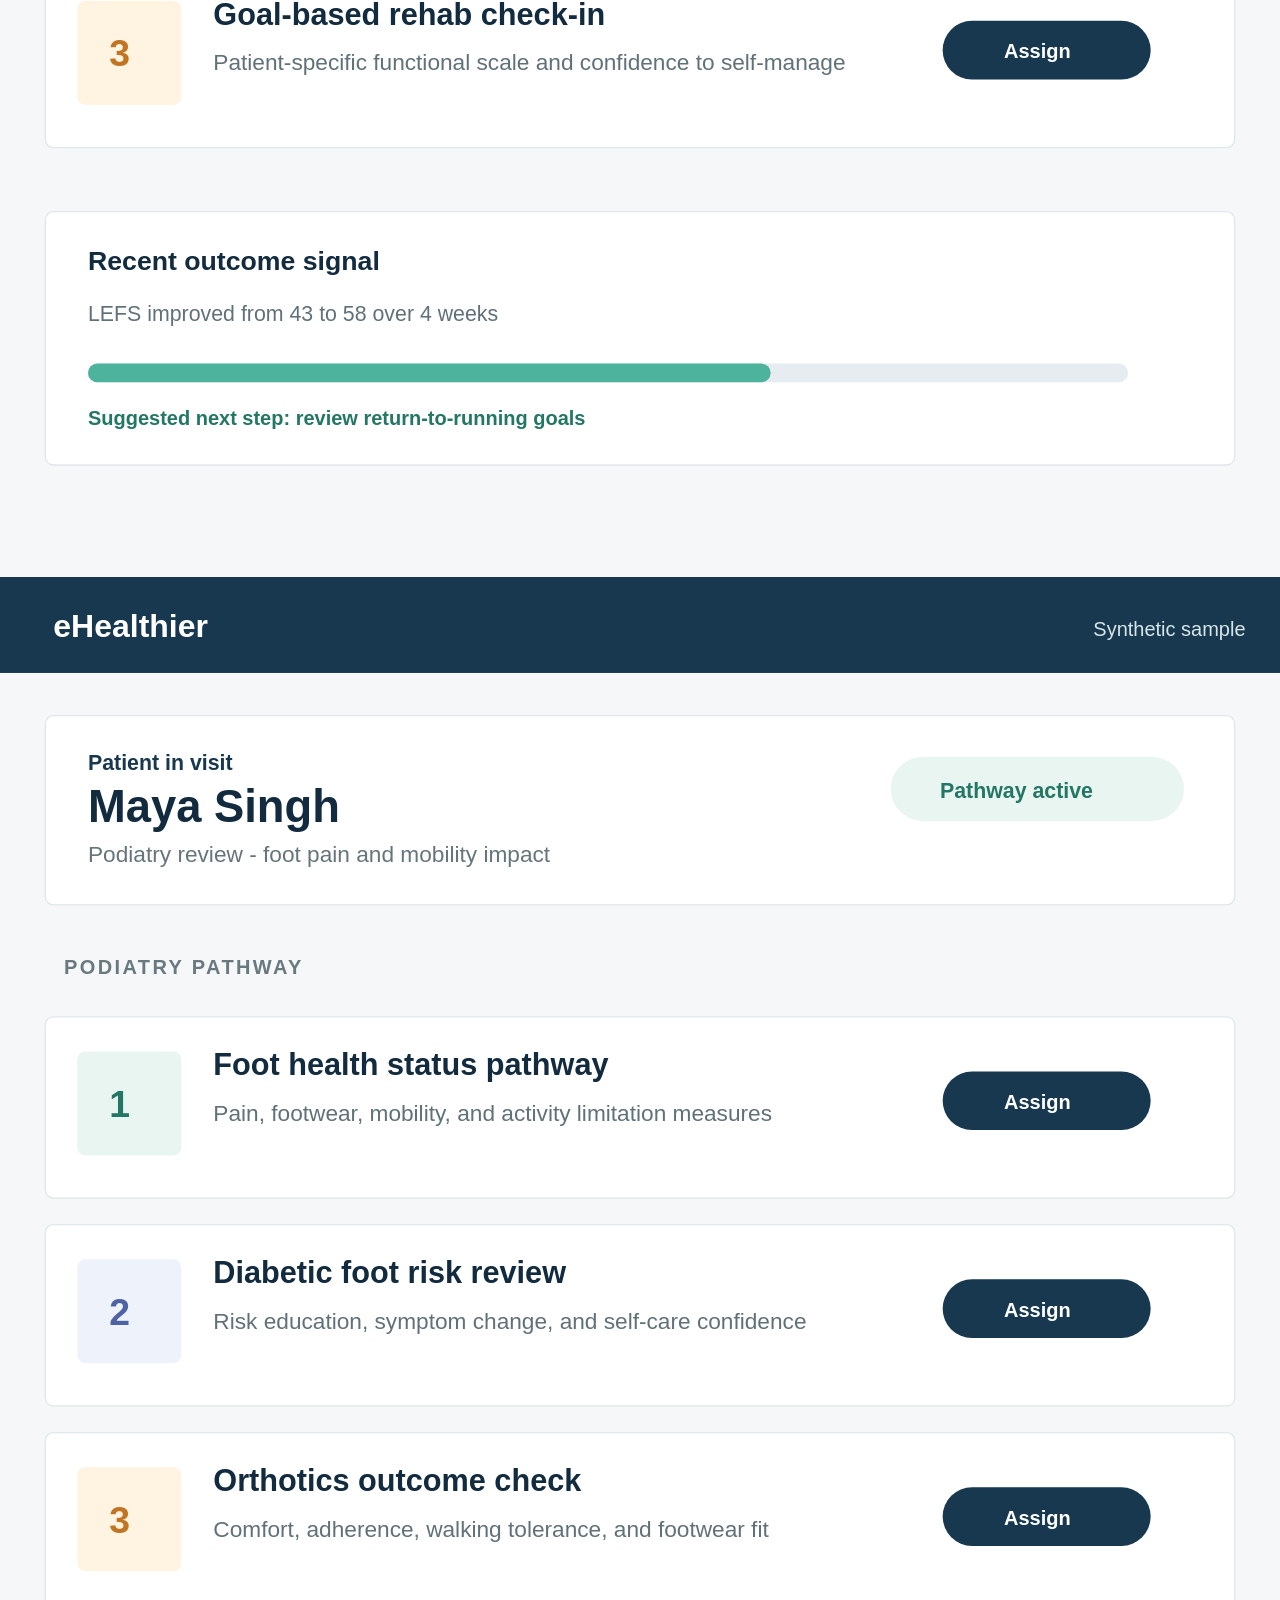
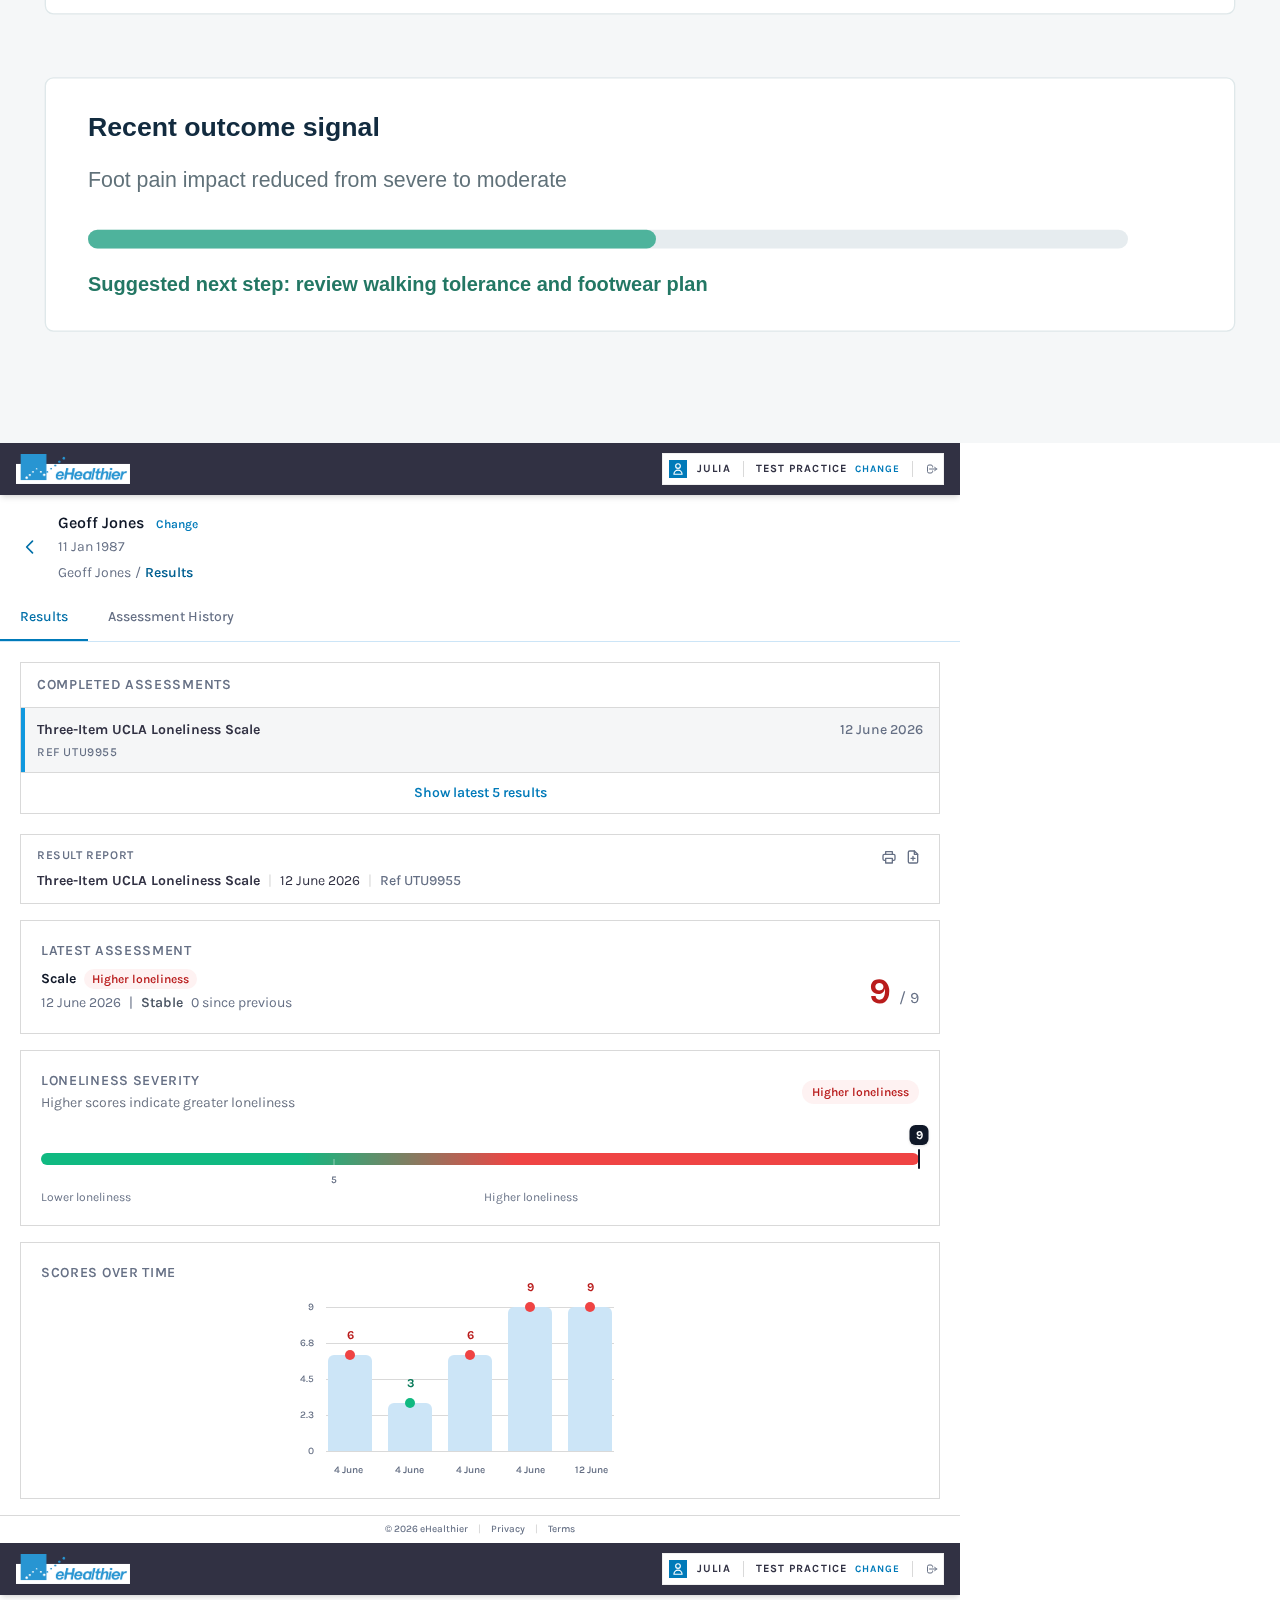
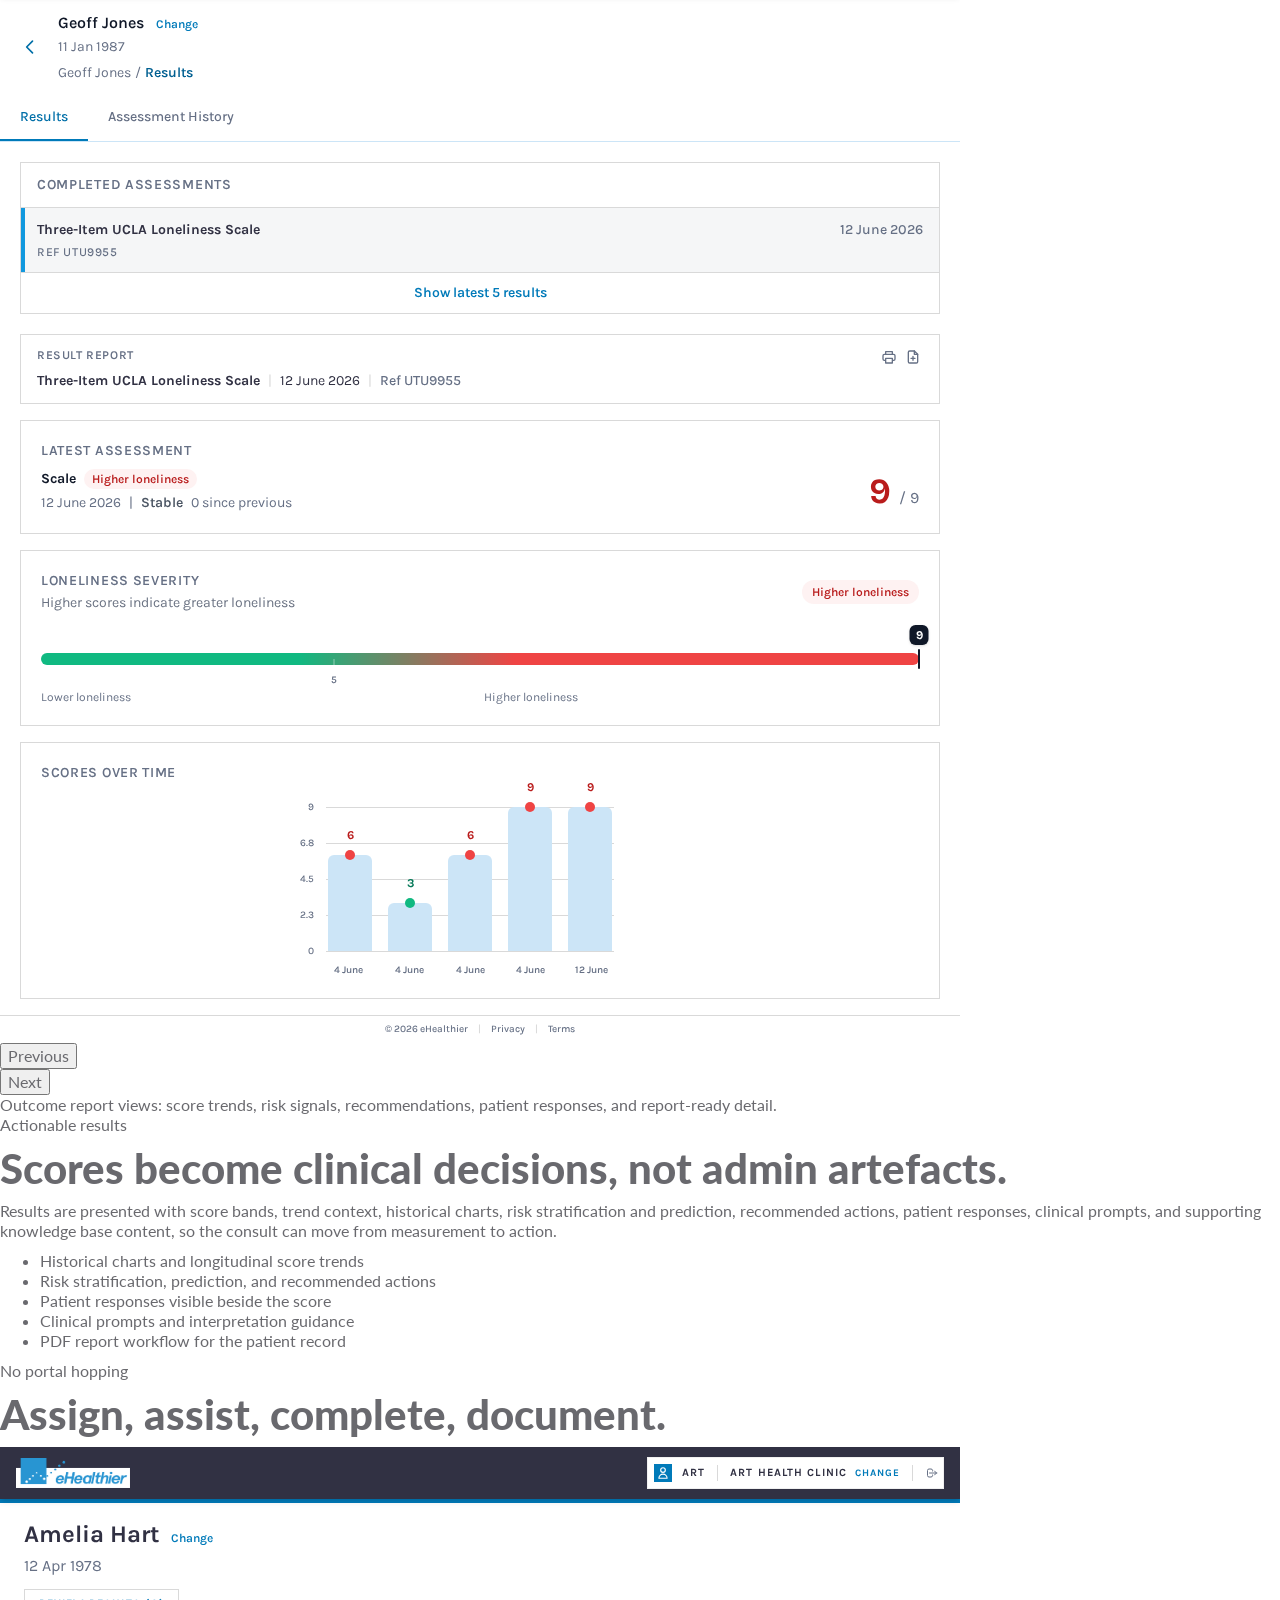
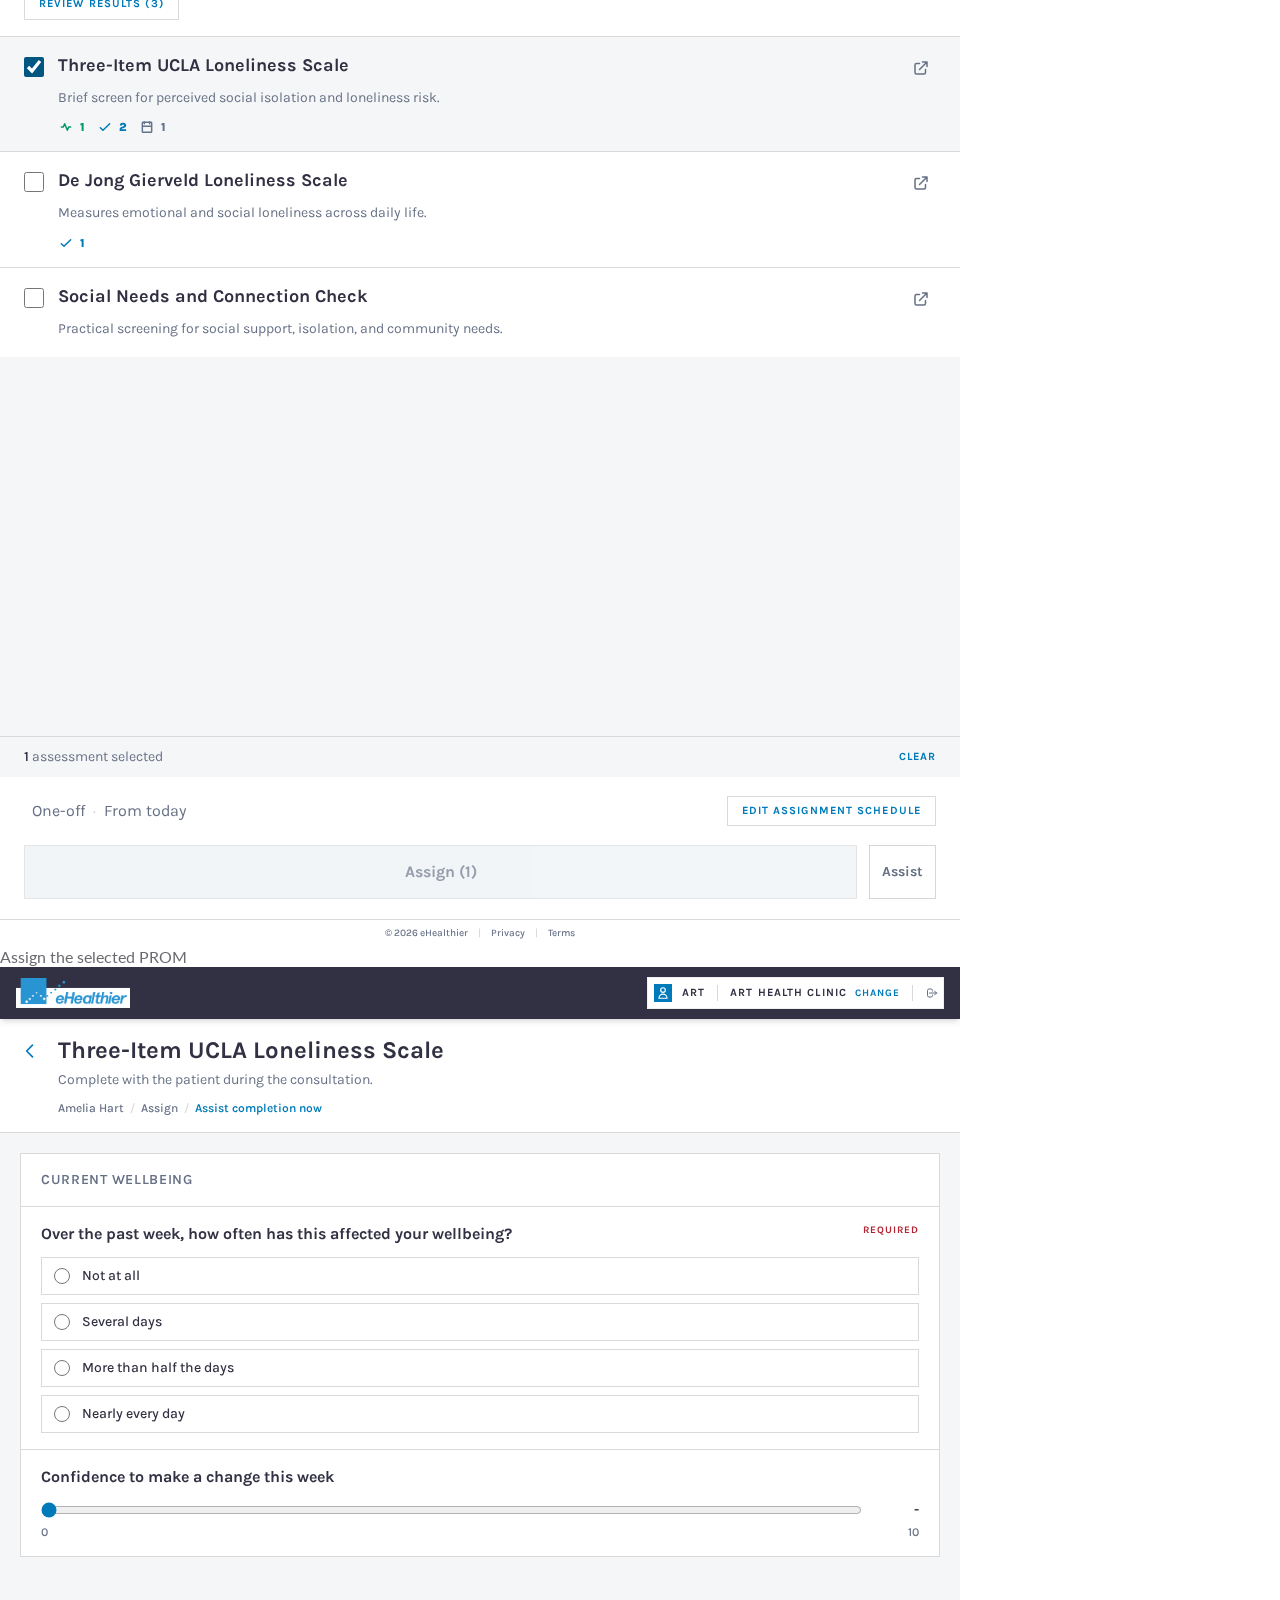
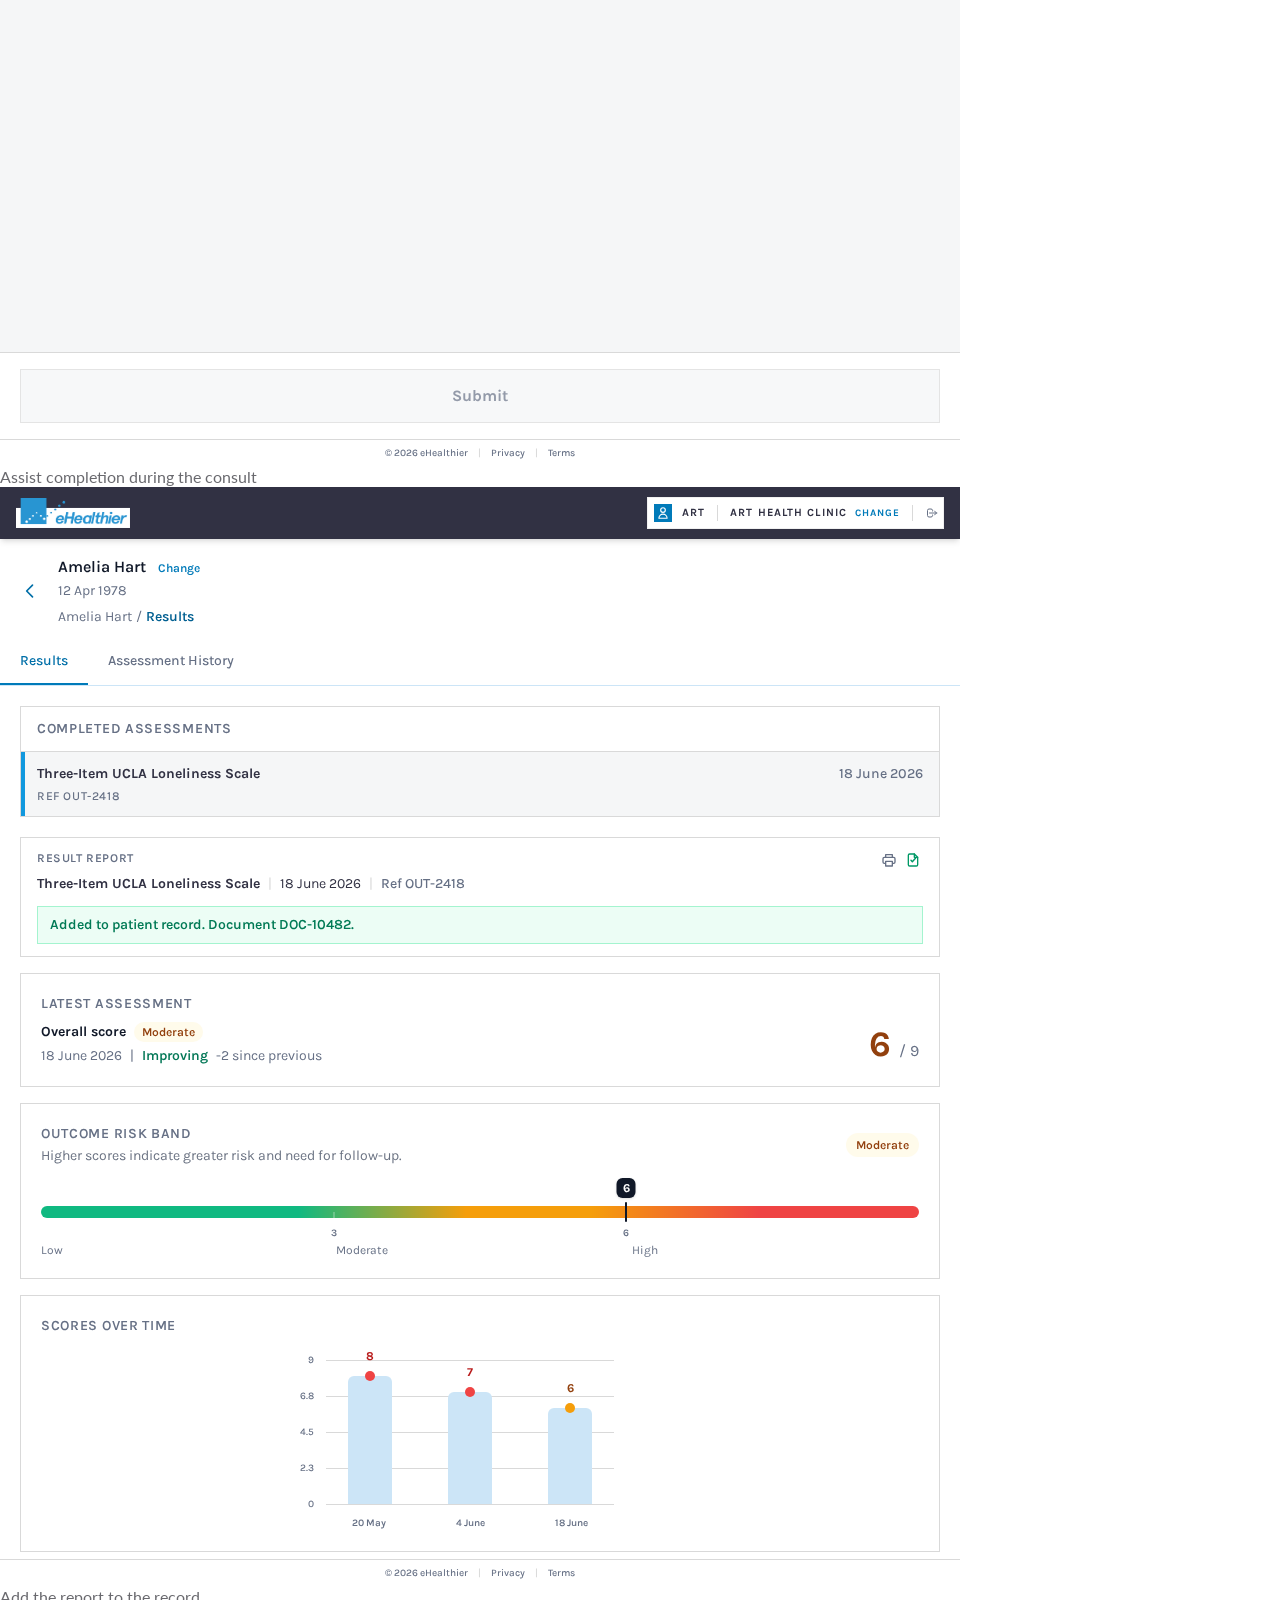
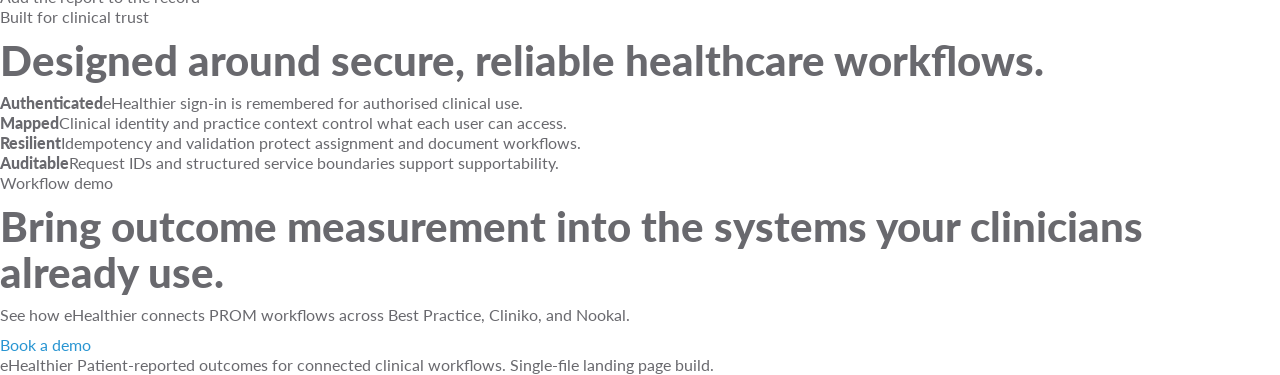
==== commit 22aed495: "Add index.html and remove unused zip on dev branch" ====
--- a/index.html
+++ b/index.html
@@ -5,672 +5,45 @@
   <meta name="viewport" content="width=device-width, initial-scale=1.0">
   <title>eHealthier Outcomes Workflow</title>
   <meta name="description" content="Patient-reported outcome workflows embedded into everyday clinical practice across Best Practice, Cliniko, and Nookal.">
-  <link rel="preconnect" href="https://fonts.googleapis.com">
-  <link rel="preconnect" href="https://fonts.gstatic.com" crossorigin>
-  <link href="https://fonts.googleapis.com/css2?family=Inter:wght@400;500;600;700;800&display=swap" rel="stylesheet">
-  <style>
-:root {
-  --ink: #0f172a;
-  --muted: #526071;
-  --soft: #f4f8fb;
-  --line: #dce8f0;
-  --blue: #1198de;
-  --blue-dark: #0878b3;
-  --green: #13a870;
-  --amber: #f6b74b;
-  --white: #ffffff;
-  --shadow: 0 24px 70px rgba(15, 23, 42, 0.16);
-}
-
-* {
-  box-sizing: border-box;
-}
-
-html {
-  scroll-behavior: smooth;
-}
-
-body {
-  margin: 0;
-  font-family: Inter, system-ui, -apple-system, BlinkMacSystemFont, "Segoe UI", sans-serif;
-  color: var(--ink);
-  background: var(--white);
-  line-height: 1.55;
-}
-
-img {
-  display: block;
-  max-width: 100%;
-}
-
-a {
-  color: inherit;
-}
-
-.site-header {
-  position: sticky;
-  top: 0;
-  z-index: 20;
-  height: 72px;
-  display: flex;
-  align-items: center;
-  justify-content: space-between;
-  padding: 0 clamp(20px, 5vw, 64px);
-  background: rgba(255, 255, 255, 0.88);
-  border-bottom: 1px solid rgba(220, 232, 240, 0.8);
-  backdrop-filter: blur(18px);
-}
-
-.brand {
-  display: inline-flex;
-  align-items: center;
-  gap: 10px;
-  font-weight: 800;
-  text-decoration: none;
-}
-
-.brand-mark {
-  display: grid;
-  place-items: center;
-  width: 34px;
-  height: 34px;
-  color: white;
-  background: var(--blue);
-  font-weight: 800;
-}
-
-.nav-links {
-  display: flex;
-  align-items: center;
-  gap: 24px;
-  color: var(--muted);
-  font-size: 14px;
-  font-weight: 700;
-}
-
-.nav-links a {
-  text-decoration: none;
-}
-
-.nav-cta {
-  color: var(--blue);
-}
-
-.hero {
-  min-height: calc(100vh - 72px);
-  display: grid;
-  grid-template-columns: minmax(0, 1fr) minmax(360px, 520px);
-  gap: clamp(28px, 5vw, 72px);
-  align-items: center;
-  padding: clamp(44px, 7vw, 90px) clamp(20px, 5vw, 64px) 56px;
-  overflow: hidden;
-  background:
-    linear-gradient(115deg, rgba(17, 152, 222, 0.12), transparent 42%),
-    linear-gradient(180deg, #f7fbfd, #ffffff);
-}
-
-.hero-copy {
-  max-width: 760px;
-}
-
-.eyebrow {
-  margin: 0 0 14px;
-  color: var(--blue-dark);
-  font-size: 12px;
-  font-weight: 800;
-  letter-spacing: 0.14em;
-  text-transform: uppercase;
-}
-
-h1,
-h2,
-h3,
-p {
-  margin-top: 0;
-}
-
-h1 {
-  max-width: 780px;
-  margin-bottom: 24px;
-  font-size: clamp(48px, 7vw, 86px);
-  line-height: 0.96;
-  letter-spacing: 0;
-}
-
-h2 {
-  margin-bottom: 18px;
-  font-size: clamp(32px, 4.2vw, 56px);
-  line-height: 1.02;
-  letter-spacing: 0;
-}
-
-h3 {
-  margin-bottom: 10px;
-  font-size: 21px;
-  line-height: 1.2;
-}
-
-.hero-lede {
-  max-width: 680px;
-  color: var(--muted);
-  font-size: clamp(19px, 2vw, 24px);
-}
-
-.hero-actions {
-  display: flex;
-  flex-wrap: wrap;
-  gap: 12px;
-  margin: 32px 0 30px;
-}
-
-.button {
-  display: inline-flex;
-  align-items: center;
-  justify-content: center;
-  min-height: 48px;
-  padding: 0 20px;
-  border: 1px solid var(--line);
-  font-weight: 800;
-  text-decoration: none;
-}
-
-.button.primary {
-  color: white;
-  border-color: var(--blue);
-  background: var(--blue);
-}
-
-.button.secondary {
-  color: var(--blue-dark);
-  background: white;
-}
-
-.partner-block {
-  margin-top: 22px;
-}
-
-.partner-block p {
-  margin-bottom: 10px;
-  color: var(--muted);
-  font-size: 0.74rem;
-  font-weight: 800;
-  letter-spacing: 0.08em;
-  text-transform: uppercase;
-}
-
-.partner-strip {
-  display: flex;
-  flex-wrap: wrap;
-  gap: 10px;
-}
-
-.partner-strip span {
-  display: inline-flex;
-  align-items: center;
-  justify-content: center;
-  height: 46px;
-  min-width: 142px;
-  padding: 7px 12px;
-  border: 1px solid var(--line);
-  background: white;
-}
-
-.partner-strip .logo-on-dark {
-  border-color: #122b3f;
-  background: #122b3f;
-}
-
-.partner-strip img {
-  max-width: 138px;
-  max-height: 32px;
-  object-fit: contain;
-}
-
-.hero-visual,
-.screen-card,
-.tab-stage,
-.gallery-grid figure {
-  border: 1px solid var(--line);
-  background: white;
-  box-shadow: var(--shadow);
-}
-
-.hero-visual {
-  position: relative;
-  width: min(100%, 520px);
-  max-height: 690px;
-  overflow: hidden;
-  justify-self: end;
-}
-
-.hero-visual video {
-  display: block;
-  width: 100%;
-  background: #0e2434;
-}
-
-.video-play {
-  position: absolute;
-  inset: 0;
-  display: grid;
-  place-items: center;
-  border: 0;
-  background: linear-gradient(180deg, rgba(14, 36, 52, 0.02), rgba(14, 36, 52, 0.22));
-  cursor: pointer;
-}
-
-.video-play span {
-  width: 74px;
-  height: 74px;
-  border-radius: 50%;
-  background: rgba(255, 255, 255, 0.94);
-  box-shadow: 0 20px 55px rgba(12, 31, 46, 0.25);
-  position: relative;
-}
-
-.video-play span::after {
-  content: "";
-  position: absolute;
-  top: 50%;
-  left: 54%;
-  width: 0;
-  height: 0;
-  border-top: 14px solid transparent;
-  border-bottom: 14px solid transparent;
-  border-left: 20px solid var(--ink);
-  transform: translate(-50%, -50%);
-}
-
-.hero-visual.playing .video-play {
-  display: none;
-}
-
-.statement {
-  padding: 52px clamp(20px, 5vw, 64px);
-  background: var(--ink);
-  color: white;
-}
-
-.statement p {
-  max-width: 1120px;
-  margin: 0 auto;
-  font-size: clamp(26px, 4vw, 48px);
-  font-weight: 800;
-  line-height: 1.08;
-  text-align: center;
-}
-
-.section {
-  padding: clamp(70px, 9vw, 120px) clamp(20px, 5vw, 64px);
-}
-
-.split {
-  display: grid;
-  grid-template-columns: minmax(0, 0.9fr) minmax(340px, 0.7fr);
-  gap: clamp(32px, 6vw, 86px);
-  align-items: center;
-}
-
-.split.reverse {
-  grid-template-columns: minmax(360px, 0.8fr) minmax(0, 0.75fr);
-}
-
-.split p,
-.section-heading p,
-.lab-copy p,
-.cta p {
-  color: var(--muted);
-  font-size: 18px;
-}
-
-.steps {
-  display: grid;
-  gap: 10px;
-  margin-top: 28px;
-}
-
-.steps div,
-.proof-grid div {
-  display: grid;
-  grid-template-columns: 42px minmax(0, 1fr);
-  gap: 14px;
-  align-items: center;
-  padding: 16px;
-  border: 1px solid var(--line);
-  background: var(--soft);
-}
-
-.steps strong {
-  display: grid;
-  place-items: center;
-  width: 32px;
-  height: 32px;
-  color: white;
-  background: var(--green);
-}
-
-.steps span,
-.feature-list li,
-.proof-grid span {
-  color: var(--muted);
-  font-weight: 600;
-}
-
-.screen-card {
-  overflow: hidden;
-}
-
-.screen-card figcaption,
-.gallery-grid figcaption {
-  margin: 0;
-  padding: 14px 16px;
-  border-top: 1px solid var(--line);
-  color: var(--muted);
-  font-size: 13px;
-  font-weight: 700;
-}
-
-.screen-card.wide {
-  overflow: hidden;
-}
-
-.carousel-viewport {
-  position: relative;
-  height: min(72vw, 720px);
-  min-height: 520px;
-  overflow: hidden;
-  background: #f5f7f8;
-}
-
-.carousel-slide {
-  display: none;
-  height: 100%;
-  overflow: hidden;
-}
-
-.carousel-slide.active {
-  display: block;
-}
-
-.carousel-slide img {
-  width: 100%;
-  display: block;
-}
-
-.carousel-slide.lower img {
-  transform: translateY(-31%);
-}
-
-.carousel-controls {
-  display: flex;
-  align-items: center;
-  justify-content: space-between;
-  gap: 14px;
-  padding: 12px 14px;
-  border-top: 1px solid var(--line);
-  background: #f8fbfb;
-}
-
-.carousel-controls button {
-  border: 1px solid var(--line);
-  background: white;
-  color: var(--ink);
-  font: inherit;
-  font-size: 0.78rem;
-  font-weight: 800;
-  padding: 9px 12px;
-  cursor: pointer;
-}
-
-.carousel-dots {
-  display: flex;
-  align-items: center;
-  gap: 8px;
-}
-
-.carousel-dots span {
-  width: 8px;
-  height: 8px;
-  border-radius: 999px;
-  background: #c9d4dd;
-}
-
-.carousel-dots span.active {
-  width: 22px;
-  background: var(--blue);
-}
-
-.section-heading {
-  max-width: 760px;
-  margin-bottom: 30px;
-}
-
-.integration-grid {
-  display: grid;
-  grid-template-columns: repeat(3, minmax(0, 1fr));
-  gap: 20px;
-}
-
-.integration-grid article {
-  padding: 24px;
-  border: 1px solid var(--line);
-  background: white;
-}
-
-.logo-pill {
-  display: inline-flex;
-  align-items: center;
-  justify-content: center;
-  min-height: 48px;
-  min-width: 140px;
-  padding: 8px 14px;
-  margin-bottom: 18px;
-  border: 1px solid var(--line);
-  background: #fff;
-}
-
-.logo-pill.logo-on-dark {
-  background: #122b3f;
-  border-color: #122b3f;
-}
-
-.logo-pill img {
-  max-height: 28px;
-  max-width: 128px;
-  object-fit: contain;
-}
-
-.screenshot-lab {
-  display: grid;
-  grid-template-columns: minmax(0, 0.88fr) minmax(0, 1.12fr);
-  gap: clamp(28px, 5vw, 64px);
-  align-items: center;
-  background: linear-gradient(180deg, #f9fcfe, #f4f8fb);
-}
-
-.tab-buttons {
-  display: flex;
-  flex-wrap: wrap;
-  gap: 10px;
-  margin-top: 24px;
-}
-
-.tab-button {
-  border: 1px solid var(--line);
-  background: white;
-  color: var(--muted);
-  font: inherit;
-  font-size: 0.8rem;
-  font-weight: 800;
-  padding: 10px 14px;
-  cursor: pointer;
-}
-
-.tab-button.active {
-  color: white;
-  border-color: var(--blue);
-  background: var(--blue);
-}
-
-.tab-stage {
-  position: relative;
-  min-height: 430px;
-  padding: clamp(18px, 3vw, 24px);
-}
-
-.tab-screen {
-  display: none;
-  width: 100%;
-  background: white;
-}
-
-.tab-screen.active {
-  display: block;
-}
-
-.feature-list {
-  margin: 22px 0 0;
-  padding-left: 20px;
-}
-
-.feature-list li {
-  margin-bottom: 10px;
-}
-
-.workflow-gallery {
-  background: var(--soft);
-}
-
-.gallery-grid {
-  display: grid;
-  grid-template-columns: repeat(3, minmax(0, 1fr));
-  gap: 18px;
-}
-
-.gallery-grid figure {
-  overflow: hidden;
-}
-
-.proof {
-  display: grid;
-  grid-template-columns: minmax(0, 0.72fr) minmax(0, 1fr);
-  gap: clamp(28px, 5vw, 64px);
-  align-items: start;
-}
-
-.proof-grid {
-  display: grid;
-  grid-template-columns: repeat(2, minmax(0, 1fr));
-  gap: 16px;
-}
-
-.proof-grid strong {
-  color: var(--ink);
-}
-
-.cta {
-  padding-top: 88px;
-  padding-bottom: 96px;
-  text-align: center;
-}
-
-.cta .button {
-  margin-top: 8px;
-}
-
-footer {
-  display: flex;
-  flex-wrap: wrap;
-  justify-content: space-between;
-  gap: 12px 24px;
-  padding: 22px clamp(20px, 5vw, 64px);
-  border-top: 1px solid var(--line);
-  color: var(--muted);
-  font-size: 14px;
-}
-
-@media (max-width: 1100px) {
-  .hero,
-  .split,
-  .split.reverse,
-  .screenshot-lab,
-  .proof {
-    grid-template-columns: 1fr;
-  }
-
-  .hero {
-    min-height: auto;
-  }
-
-  .hero-visual {
-    justify-self: stretch;
-    width: 100%;
-  }
-
-  .integration-grid,
-  .gallery-grid,
-  .proof-grid {
-    grid-template-columns: 1fr;
-  }
-}
-
-@media (max-width: 760px) {
-  .site-header {
-    height: auto;
-    padding-top: 16px;
-    padding-bottom: 16px;
-    gap: 12px;
-    flex-direction: column;
-    align-items: flex-start;
-  }
-
-  .nav-links {
-    flex-wrap: wrap;
-    gap: 14px;
-  }
-
-  .hero,
-  .section,
-  .statement,
-  footer {
-    padding-left: 18px;
-    padding-right: 18px;
-  }
-
-  h1 {
-    font-size: clamp(40px, 14vw, 58px);
-  }
-
-  h2 {
-    font-size: clamp(28px, 10vw, 40px);
-  }
-
-  .hero-lede,
-  .split p,
-  .section-heading p,
-  .lab-copy p,
-  .cta p,
-  .statement p {
-    font-size: 17px;
-  }
-
-  .partner-strip span,
-  .button,
-  .carousel-controls button {
-    width: 100%;
-  }
-
-  .carousel-controls {
-    align-items: stretch;
-    flex-direction: column;
-  }
-
-  .tab-stage {
-    min-height: auto;
-  }
-}
-
-</style>
+      <!-- FAVICON  -->
+    <!-- Place your favicon.ico in the images directory -->
+    <link rel="shortcut icon" href="images/uploads/favicon.png" type="image/x-icon">
+    <link rel="icon" href="images/uploads/favicon.png" type="image/x-icon">
+    
+    <!-- =========================
+       STYLESHEETS 
+    ============================== -->
+    <!-- BOOTSTRAP CSS -->
+    <link rel="stylesheet" href="css/plugins/bootstrap.min.css">
+
+    <!-- FONT ICONS -->
+    <link rel="stylesheet" href="css/icons/iconfont.css">
+    <link rel="stylesheet" href="https://maxcdn.bootstrapcdn.com/font-awesome/4.3.0/css/font-awesome.min.css">
+    <link rel="stylesheet" href="css/fontello/fontello.css">
+     
+    <!-- GOOGLE FONTS -->
+    <link href="https://fonts.googleapis.com/css?family=Lato:300,400,700,900,300italic,400italic,700italic,900italic" rel="stylesheet" type="text/css">
+    
+    <!-- PLUGINS STYLESHEET -->
+    <link rel="stylesheet" href="css/plugins/magnific-popup.css">
+    <link rel="stylesheet" href="css/plugins/owl.carousel.css">
+    <link rel="stylesheet" href="css/plugins/loaders.css">
+    <link rel="stylesheet" href="css/plugins/animate.css">
+    <link rel="stylesheet" href="css/plugins/pickadate-default.css">
+    <link rel="stylesheet" href="css/plugins/pickadate-default.date.css">
+    
+    <!-- CUSTOM STYLESHEET -->
+    <link rel="stylesheet" href="css/style.css">
+
+    <!-- RESPONSIVE FIXES -->
+    <link rel="stylesheet" href="css/responsive.css">
+
+    <!-- HTML5 shim and Respond.js for IE8 support of HTML5 elements and media queries -->
+    <!-- WARNING: Respond.js doesn't work if you view the page via file:// -->
+    <!--[if lt IE 9]>
+      <script src="https://oss.maxcdn.com/html5shiv/3.7.2/html5shiv.min.js"></script>
+      <script src="https://oss.maxcdn.com/respond/1.4.2/respond.min.js"></script>
+    <![endif]-->
 </head>
 <body>
   <header class="site-header">
--- a/css/icons/iconfont.css
+++ b/css/icons/iconfont.css
@@ -0,0 +1,932 @@
+@font-face {
+	font-family: 'iconfont';
+	src:url('../../fonts/iconfont.eot?9q8fxx');
+	src:url('../../fonts/iconfont.eot?9q8fxx#iefix') format('embedded-opentype'),
+		url('../../fonts/iconfont.ttf?9q8fxx') format('truetype'),
+		url('../../fonts/iconfont.woff?9q8fxx') format('woff'),
+		url('../../fonts/iconfont.svg?9q8fxx#iconfont') format('svg');
+	font-weight: normal;
+	font-style: normal;
+}
+
+i {
+	font-family: 'iconfont';
+	speak: none;
+	font-style: normal;
+	font-weight: normal;
+	font-variant: normal;
+	text-transform: none;
+	line-height: 1;
+
+	/* Better Font Rendering =========== */
+	-webkit-font-smoothing: antialiased;
+	-moz-osx-font-smoothing: grayscale;
+}
+
+.icon-album:before {
+	content: "\e6aa";
+}
+.icon-arc:before {
+	content: "\e6ab";
+}
+.icon-back-2:before {
+	content: "\e6ac";
+}
+.icon-bandaid:before {
+	content: "\e6ad";
+}
+.icon-car:before {
+	content: "\e6ae";
+}
+.icon-diamond:before {
+	content: "\e6af";
+}
+.icon-door-lock:before {
+	content: "\e6b0";
+}
+.icon-eyedropper:before {
+	content: "\e6b1";
+}
+.icon-female:before {
+	content: "\e6b2";
+}
+.icon-gym:before {
+	content: "\e6b3";
+}
+.icon-hammer:before {
+	content: "\e6b4";
+}
+.icon-headphones:before {
+	content: "\e6b5";
+}
+.icon-helm:before {
+	content: "\e6b6";
+}
+.icon-hourglass:before {
+	content: "\e6b7";
+}
+.icon-leaf:before {
+	content: "\e6b8";
+}
+.icon-magic-wand:before {
+	content: "\e6b9";
+}
+.icon-male:before {
+	content: "\e6ba";
+}
+.icon-map-2:before {
+	content: "\e6bb";
+}
+.icon-next-2:before {
+	content: "\e6bc";
+}
+.icon-paint-bucket:before {
+	content: "\e6bd";
+}
+.icon-pendrive:before {
+	content: "\e6be";
+}
+.icon-photo:before {
+	content: "\e6bf";
+}
+.icon-piggy:before {
+	content: "\e6c0";
+}
+.icon-plugin:before {
+	content: "\e6c1";
+}
+.icon-refresh-2:before {
+	content: "\e6c2";
+}
+.icon-rocket:before {
+	content: "\e6c3";
+}
+.icon-settings:before {
+	content: "\e6c4";
+}
+.icon-shield:before {
+	content: "\e6c5";
+}
+.icon-smile:before {
+	content: "\e6c6";
+}
+.icon-usb:before {
+	content: "\e6c7";
+}
+.icon-vector:before {
+	content: "\e6c8";
+}
+.icon-wine:before {
+	content: "\e6c9";
+}
+.icon-cloud-upload:before {
+	content: "\e68a";
+}
+.icon-cash:before {
+	content: "\e68c";
+}
+.icon-close:before {
+	content: "\e680";
+}
+.icon-bluetooth:before {
+	content: "\e68d";
+}
+.icon-cloud-download:before {
+	content: "\e68b";
+}
+.icon-way:before {
+	content: "\e68e";
+}
+.icon-close-circle:before {
+	content: "\e681";
+}
+.icon-id:before {
+	content: "\e68f";
+}
+.icon-angle-up:before {
+	content: "\e682";
+}
+.icon-wristwatch:before {
+	content: "\e690";
+}
+.icon-angle-up-circle:before {
+	content: "\e683";
+}
+.icon-world:before {
+	content: "\e691";
+}
+.icon-angle-right:before {
+	content: "\e684";
+}
+.icon-volume:before {
+	content: "\e692";
+}
+.icon-angle-right-circle:before {
+	content: "\e685";
+}
+.icon-users:before {
+	content: "\e693";
+}
+.icon-angle-left:before {
+	content: "\e686";
+}
+.icon-user-female:before {
+	content: "\e694";
+}
+.icon-angle-left-circle:before {
+	content: "\e687";
+}
+.icon-up-arrow:before {
+	content: "\e695";
+}
+.icon-angle-down:before {
+	content: "\e688";
+}
+.icon-switch:before {
+	content: "\e696";
+}
+.icon-angle-down-circle:before {
+	content: "\e689";
+}
+.icon-scissors:before {
+	content: "\e697";
+}
+.icon-wallet:before {
+	content: "\e600";
+}
+.icon-safe:before {
+	content: "\e698";
+}
+.icon-volume2:before {
+	content: "\e601";
+}
+.icon-volume1:before {
+	content: "\e602";
+}
+.icon-voicemail:before {
+	content: "\e603";
+}
+.icon-video:before {
+	content: "\e604";
+}
+.icon-user:before {
+	content: "\e605";
+}
+.icon-upload:before {
+	content: "\e606";
+}
+.icon-unlock:before {
+	content: "\e607";
+}
+.icon-umbrella:before {
+	content: "\e608";
+}
+.icon-trash:before {
+	content: "\e609";
+}
+.icon-tools:before {
+	content: "\e60a";
+}
+.icon-timer:before {
+	content: "\e60b";
+}
+.icon-ticket:before {
+	content: "\e60c";
+}
+.icon-target:before {
+	content: "\e60d";
+}
+.icon-sun:before {
+	content: "\e60e";
+}
+.icon-study:before {
+	content: "\e60f";
+}
+.icon-stopwatch:before {
+	content: "\e610";
+}
+.icon-star:before {
+	content: "\e611";
+}
+.icon-speaker:before {
+	content: "\e612";
+}
+.icon-signal:before {
+	content: "\e613";
+}
+.icon-shuffle:before {
+	content: "\e614";
+}
+.icon-shopbag:before {
+	content: "\e615";
+}
+.icon-share:before {
+	content: "\e616";
+}
+.icon-server:before {
+	content: "\e617";
+}
+.icon-search:before {
+	content: "\e618";
+}
+.icon-film:before {
+	content: "\e6a5";
+}
+.icon-science:before {
+	content: "\e619";
+}
+.icon-disk:before {
+	content: "\e6a6";
+}
+.icon-ribbon:before {
+	content: "\e61a";
+}
+.icon-repeat:before {
+	content: "\e61b";
+}
+.icon-refresh:before {
+	content: "\e61c";
+}
+.icon-add-user:before {
+	content: "\e6a9";
+}
+.icon-refresh-cloud:before {
+	content: "\e61d";
+}
+.icon-paperclip:before {
+	content: "\e69c";
+}
+.icon-radio:before {
+	content: "\e61e";
+}
+.icon-note2:before {
+	content: "\e69d";
+}
+.icon-print:before {
+	content: "\e61f";
+}
+.icon-network:before {
+	content: "\e69e";
+}
+.icon-prev:before {
+	content: "\e620";
+}
+.icon-mute:before {
+	content: "\e69f";
+}
+.icon-power:before {
+	content: "\e621";
+}
+.icon-medal:before {
+	content: "\e6a0";
+}
+.icon-portfolio:before {
+	content: "\e622";
+}
+.icon-like2:before {
+	content: "\e6a1";
+}
+.icon-plus:before {
+	content: "\e623";
+}
+.icon-left-arrow:before {
+	content: "\e6a2";
+}
+.icon-play:before {
+	content: "\e624";
+}
+.icon-key:before {
+	content: "\e6a3";
+}
+.icon-plane:before {
+	content: "\e625";
+}
+.icon-joy:before {
+	content: "\e6a4";
+}
+.icon-photo-gallery:before {
+	content: "\e626";
+}
+.icon-pin:before {
+	content: "\e69b";
+}
+.icon-phone:before {
+	content: "\e627";
+}
+.icon-plug:before {
+	content: "\e69a";
+}
+.icon-pen:before {
+	content: "\e628";
+}
+.icon-right-arrow:before {
+	content: "\e699";
+}
+.icon-paper-plane:before {
+	content: "\e629";
+}
+.icon-delete-user:before {
+	content: "\e6a7";
+}
+.icon-paint:before {
+	content: "\e62a";
+}
+.icon-bottom-arrow:before {
+	content: "\e6a8";
+}
+.icon-notebook:before {
+	content: "\e62b";
+}
+.icon-note:before {
+	content: "\e62c";
+}
+.icon-next:before {
+	content: "\e62d";
+}
+.icon-news-paper:before {
+	content: "\e62e";
+}
+.icon-musiclist:before {
+	content: "\e62f";
+}
+.icon-music:before {
+	content: "\e630";
+}
+.icon-mouse:before {
+	content: "\e631";
+}
+.icon-more:before {
+	content: "\e632";
+}
+.icon-moon:before {
+	content: "\e633";
+}
+.icon-monitor:before {
+	content: "\e634";
+}
+.icon-micro:before {
+	content: "\e635";
+}
+.icon-menu:before {
+	content: "\e636";
+}
+.icon-map:before {
+	content: "\e637";
+}
+.icon-map-marker:before {
+	content: "\e638";
+}
+.icon-mail:before {
+	content: "\e639";
+}
+.icon-mail-open:before {
+	content: "\e63a";
+}
+.icon-mail-open-file:before {
+	content: "\e63b";
+}
+.icon-magnet:before {
+	content: "\e63c";
+}
+.icon-loop:before {
+	content: "\e63d";
+}
+.icon-look:before {
+	content: "\e63e";
+}
+.icon-lock:before {
+	content: "\e63f";
+}
+.icon-lintern:before {
+	content: "\e640";
+}
+.icon-link:before {
+	content: "\e641";
+}
+.icon-like:before {
+	content: "\e642";
+}
+.icon-light:before {
+	content: "\e643";
+}
+.icon-less:before {
+	content: "\e644";
+}
+.icon-keypad:before {
+	content: "\e645";
+}
+.icon-junk:before {
+	content: "\e646";
+}
+.icon-info:before {
+	content: "\e647";
+}
+.icon-home:before {
+	content: "\e648";
+}
+.icon-help2:before {
+	content: "\e649";
+}
+.icon-help1:before {
+	content: "\e64a";
+}
+.icon-graph3:before {
+	content: "\e64b";
+}
+.icon-graph2:before {
+	content: "\e64c";
+}
+.icon-graph1:before {
+	content: "\e64d";
+}
+.icon-graph:before {
+	content: "\e64e";
+}
+.icon-global:before {
+	content: "\e64f";
+}
+.icon-gleam:before {
+	content: "\e650";
+}
+.icon-glasses:before {
+	content: "\e651";
+}
+.icon-gift:before {
+	content: "\e652";
+}
+.icon-folder:before {
+	content: "\e653";
+}
+.icon-flag:before {
+	content: "\e654";
+}
+.icon-filter:before {
+	content: "\e655";
+}
+.icon-file:before {
+	content: "\e656";
+}
+.icon-expand1:before {
+	content: "\e657";
+}
+.icon-exapnd2:before {
+	content: "\e658";
+}
+.icon-edit:before {
+	content: "\e659";
+}
+.icon-drop:before {
+	content: "\e65a";
+}
+.icon-drawer:before {
+	content: "\e65b";
+}
+.icon-download:before {
+	content: "\e65c";
+}
+.icon-display2:before {
+	content: "\e65d";
+}
+.icon-display1:before {
+	content: "\e65e";
+}
+.icon-diskette:before {
+	content: "\e65f";
+}
+.icon-date:before {
+	content: "\e660";
+}
+.icon-cup:before {
+	content: "\e661";
+}
+.icon-culture:before {
+	content: "\e662";
+}
+.icon-crop:before {
+	content: "\e663";
+}
+.icon-credit:before {
+	content: "\e664";
+}
+.icon-copy-file:before {
+	content: "\e665";
+}
+.icon-config:before {
+	content: "\e666";
+}
+.icon-compass:before {
+	content: "\e667";
+}
+.icon-comment:before {
+	content: "\e668";
+}
+.icon-coffee:before {
+	content: "\e669";
+}
+.icon-cloud:before {
+	content: "\e66a";
+}
+.icon-clock:before {
+	content: "\e66b";
+}
+.icon-check:before {
+	content: "\e66c";
+}
+.icon-chat:before {
+	content: "\e66d";
+}
+.icon-cart:before {
+	content: "\e66e";
+}
+.icon-camera:before {
+	content: "\e66f";
+}
+.icon-call:before {
+	content: "\e670";
+}
+.icon-calculator:before {
+	content: "\e671";
+}
+.icon-browser:before {
+	content: "\e672";
+}
+.icon-box2:before {
+	content: "\e673";
+}
+.icon-box1:before {
+	content: "\e674";
+}
+.icon-bookmarks:before {
+	content: "\e675";
+}
+.icon-bicycle:before {
+	content: "\e676";
+}
+.icon-bell:before {
+	content: "\e677";
+}
+.icon-battery:before {
+	content: "\e678";
+}
+.icon-ball:before {
+	content: "\e679";
+}
+.icon-back:before {
+	content: "\e67a";
+}
+.icon-attention:before {
+	content: "\e67b";
+}
+.icon-anchor:before {
+	content: "\e67c";
+}
+.icon-albums:before {
+	content: "\e67d";
+}
+.icon-alarm:before {
+	content: "\e67e";
+}
+.icon-airplay:before {
+	content: "\e67f";
+}
+.icon-mobile:before {
+	content: "\e31b";
+}
+.icon-laptop2:before {
+	content: "\e31c";
+}
+.icon-desktop:before {
+	content: "\e31d";
+}
+.icon-tablet2:before {
+	content: "\e31e";
+}
+.icon-phone3:before {
+	content: "\e31f";
+}
+.icon-document:before {
+	content: "\e320";
+}
+.icon-documents:before {
+	content: "\e321";
+}
+.icon-search3:before {
+	content: "\e322";
+}
+.icon-clipboard:before {
+	content: "\e323";
+}
+.icon-newspaper:before {
+	content: "\e324";
+}
+.icon-notebook2:before {
+	content: "\e325";
+}
+.icon-book-open:before {
+	content: "\e326";
+}
+.icon-browser2:before {
+	content: "\e327";
+}
+.icon-calendar:before {
+	content: "\e328";
+}
+.icon-presentation:before {
+	content: "\e329";
+}
+.icon-picture:before {
+	content: "\e32a";
+}
+.icon-pictures:before {
+	content: "\e32b";
+}
+.icon-video2:before {
+	content: "\e32c";
+}
+.icon-camera3:before {
+	content: "\e32d";
+}
+.icon-printer:before {
+	content: "\e32e";
+}
+.icon-toolbox:before {
+	content: "\e32f";
+}
+.icon-briefcase:before {
+	content: "\e330";
+}
+.icon-wallet2:before {
+	content: "\e331";
+}
+.icon-gift2:before {
+	content: "\e332";
+}
+.icon-bargraph:before {
+	content: "\e333";
+}
+.icon-grid:before {
+	content: "\e334";
+}
+.icon-expand:before {
+	content: "\e335";
+}
+.icon-focus:before {
+	content: "\e336";
+}
+.icon-edit3:before {
+	content: "\e337";
+}
+.icon-adjustments:before {
+	content: "\e338";
+}
+.icon-ribbon2:before {
+	content: "\e339";
+}
+.icon-hourglass2:before {
+	content: "\e33a";
+}
+.icon-lock3:before {
+	content: "\e33b";
+}
+.icon-megaphone:before {
+	content: "\e33c";
+}
+.icon-shield2:before {
+	content: "\e33d";
+}
+.icon-trophy:before {
+	content: "\e33e";
+}
+.icon-flag3:before {
+	content: "\e33f";
+}
+.icon-map3:before {
+	content: "\e340";
+}
+.icon-puzzle:before {
+	content: "\e341";
+}
+.icon-basket:before {
+	content: "\e342";
+}
+.icon-envelope:before {
+	content: "\e343";
+}
+.icon-streetsign:before {
+	content: "\e344";
+}
+.icon-telescope:before {
+	content: "\e345";
+}
+.icon-gears:before {
+	content: "\e346";
+}
+.icon-key2:before {
+	content: "\e347";
+}
+.icon-paperclip2:before {
+	content: "\e348";
+}
+.icon-attachment2:before {
+	content: "\e349";
+}
+.icon-pricetags:before {
+	content: "\e34a";
+}
+.icon-lightbulb:before {
+	content: "\e34b";
+}
+.icon-layers2:before {
+	content: "\e34c";
+}
+.icon-pencil:before {
+	content: "\e34d";
+}
+.icon-tools2:before {
+	content: "\e34e";
+}
+.icon-tools-2:before {
+	content: "\e34f";
+}
+.icon-scissors2:before {
+	content: "\e350";
+}
+.icon-paintbrush:before {
+	content: "\e351";
+}
+.icon-magnifying-glass:before {
+	content: "\e352";
+}
+.icon-circle-compass:before {
+	content: "\e353";
+}
+.icon-linegraph:before {
+	content: "\e354";
+}
+.icon-mic2:before {
+	content: "\e355";
+}
+.icon-strategy:before {
+	content: "\e356";
+}
+.icon-beaker:before {
+	content: "\e357";
+}
+.icon-caution:before {
+	content: "\e358";
+}
+.icon-recycle:before {
+	content: "\e359";
+}
+.icon-anchor2:before {
+	content: "\e35a";
+}
+.icon-profile-male:before {
+	content: "\e35b";
+}
+.icon-profile-female:before {
+	content: "\e35c";
+}
+.icon-bike:before {
+	content: "\e35d";
+}
+.icon-wine2:before {
+	content: "\e35e";
+}
+.icon-hotairballoon:before {
+	content: "\e35f";
+}
+.icon-globe:before {
+	content: "\e360";
+}
+.icon-genius:before {
+	content: "\e361";
+}
+.icon-map-pin:before {
+	content: "\e362";
+}
+.icon-dial:before {
+	content: "\e363";
+}
+.icon-chat3:before {
+	content: "\e364";
+}
+.icon-heart:before {
+	content: "\e365";
+}
+.icon-cloud3:before {
+	content: "\e366";
+}
+.icon-upload2:before {
+	content: "\e367";
+}
+.icon-download2:before {
+	content: "\e368";
+}
+.icon-target2:before {
+	content: "\e369";
+}
+.icon-hazardous:before {
+	content: "\e36a";
+}
+.icon-piechart:before {
+	content: "\e36b";
+}
+.icon-speedometer:before {
+	content: "\e36c";
+}
+.icon-global2:before {
+	content: "\e36d";
+}
+.icon-compass2:before {
+	content: "\e36e";
+}
+.icon-lifesaver:before {
+	content: "\e36f";
+}
+.icon-clock2:before {
+	content: "\e370";
+}
+.icon-aperture:before {
+	content: "\e371";
+}
+.icon-quote:before {
+	content: "\e372";
+}
+.icon-scope:before {
+	content: "\e373";
+}
+.icon-alarmclock:before {
+	content: "\e374";
+}
+.icon-refresh3:before {
+	content: "\e375";
+}
+.icon-happy:before {
+	content: "\e376";
+}
+.icon-sad:before {
+	content: "\e377";
+}
+.icon-facebook:before {
+	content: "\e378";
+}
+.icon-twitter:before {
+	content: "\e379";
+}
+.icon-googleplus:before {
+	content: "\e37a";
+}
+.icon-rss:before {
+	content: "\e37b";
+}
+.icon-tumblr:before {
+	content: "\e37c";
+}
+.icon-linkedin:before {
+	content: "\e37d";
+}
+.icon-dribbble:before {
+	content: "\e37e";
+}
+
--- a/css/fontello/fontello.css
+++ b/css/fontello/fontello.css
@@ -0,0 +1,76 @@
+@font-face {
+  font-family: 'fontello';
+  src: url('../../fonts/fontello.eot?72129619');
+  src: url('../../fonts/fontello.eot?72129619#iefix') format('embedded-opentype'),
+       url('../../fonts/fontello.woff2?72129619') format('woff2'),
+       url('../../fonts/fontello.woff?72129619') format('woff'),
+       url('../../fonts/fontello.ttf?72129619') format('truetype'),
+       url('../../fonts/fontello.svg?72129619#fontello') format('svg');
+  font-weight: normal;
+  font-style: normal;
+}
+/* Chrome hack: SVG is rendered more smooth in Windozze. 100% magic, uncomment if you need it. */
+/* Note, that will break hinting! In other OS-es font will be not as sharp as it could be */
+/*
+@media screen and (-webkit-min-device-pixel-ratio:0) {
+  @font-face {
+    font-family: 'fontello';
+    src: url('../../fonts/fontello.svg?72129619#fontello') format('svg');
+  }
+}
+*/
+[class^="icons-"]:before, [class*=" icons-"]:before {
+  font-family: "fontello";
+  font-style: normal;
+  font-weight: normal;
+  speak: never;
+
+  display: inline-block;
+  text-decoration: inherit;
+  width: 1em;
+  margin-right: .2em;
+  text-align: center;
+  /* opacity: .8; */
+
+  /* For safety - reset parent styles, that can break glyph codes*/
+  font-variant: normal;
+  text-transform: none;
+
+  /* fix buttons height, for twitter bootstrap */
+  line-height: 1em;
+
+  /* Animation center compensation - margins should be symmetric */
+  /* remove if not needed */
+  margin-left: .2em;
+
+  /* you can be more comfortable with increased icons size */
+  /* font-size: 120%; */
+
+  /* Font smoothing. That was taken from TWBS */
+  -webkit-font-smoothing: antialiased;
+  -moz-osx-font-smoothing: grayscale;
+
+  /* Uncomment for 3D effect */
+  /* text-shadow: 1px 1px 1px rgba(127, 127, 127, 0.3); */
+}
+
+.icons-magnify:before { content: '\e800'; } /* '' */
+.icons-report:before { content: '\e801'; } /* '' */
+.icons-risk:before { content: '\e802'; } /* '' */
+.icons-survey:before { content: '\e803'; } /* '' */
+.icons-talk:before { content: '\e804'; } /* '' */
+.icons-team:before { content: '\e805'; } /* '' */
+.icons-algorithm:before { content: '\e806'; } /* '' */
+.icons-analytics:before { content: '\e807'; } /* '' */
+.icons-book:before { content: '\e808'; } /* '' */
+.icons-data:before { content: '\e809'; } /* '' */
+.icons-linkedin-in:before { content: '\e80a'; } /* '' */
+.icons-experience:before { content: '\e80b'; } /* '' */
+.icons-eye:before { content: '\e80c'; } /* '' */
+.icons-folder:before { content: '\e80d'; } /* '' */
+.icons-geometric:before { content: '\e80e'; } /* '' */
+.icons-goal:before { content: '\e80f'; } /* '' */
+.icons-health:before { content: '\e810'; } /* '' */
+.icons-idea:before { content: '\e811'; } /* '' */
+.icons-linkedin:before { content: '\e812'; } /* '' */
+.icons-database:before { content: '\e813'; } /* '' */
--- a/css/plugins/loaders.css
+++ b/css/plugins/loaders.css
@@ -0,0 +1,1882 @@
+/**
+ *
+ * All animations must live in their own file
+ * in the animations directory and be included
+ * here.
+ *
+ */
+/**
+ * Styles shared by multiple animations
+ */
+/**
+ * Dots
+ */
+@-webkit-keyframes scale {
+  0% {
+    -webkit-transform: scale(1);
+            transform: scale(1);
+    opacity: 1; }
+
+  45% {
+    -webkit-transform: scale(0.1);
+            transform: scale(0.1);
+    opacity: 0.7; }
+
+  80% {
+    -webkit-transform: scale(1);
+            transform: scale(1);
+    opacity: 1; } }
+@keyframes scale {
+  0% {
+    -webkit-transform: scale(1);
+            transform: scale(1);
+    opacity: 1; }
+
+  45% {
+    -webkit-transform: scale(0.1);
+            transform: scale(0.1);
+    opacity: 0.7; }
+
+  80% {
+    -webkit-transform: scale(1);
+            transform: scale(1);
+    opacity: 1; } }
+
+.ball-pulse > div:nth-child(0) {
+  -webkit-animation: scale 0.75s -0.36s infinite cubic-bezier(.2, .68, .18, 1.08);
+          animation: scale 0.75s -0.36s infinite cubic-bezier(.2, .68, .18, 1.08); }
+.ball-pulse > div:nth-child(1) {
+  -webkit-animation: scale 0.75s -0.24s infinite cubic-bezier(.2, .68, .18, 1.08);
+          animation: scale 0.75s -0.24s infinite cubic-bezier(.2, .68, .18, 1.08); }
+.ball-pulse > div:nth-child(2) {
+  -webkit-animation: scale 0.75s -0.12s infinite cubic-bezier(.2, .68, .18, 1.08);
+          animation: scale 0.75s -0.12s infinite cubic-bezier(.2, .68, .18, 1.08); }
+.ball-pulse > div:nth-child(3) {
+  -webkit-animation: scale 0.75s 0s infinite cubic-bezier(.2, .68, .18, 1.08);
+          animation: scale 0.75s 0s infinite cubic-bezier(.2, .68, .18, 1.08); }
+.ball-pulse > div {
+  background-color: #fff;
+  width: 15px;
+  height: 15px;
+  border-radius: 100%;
+  margin: 2px;
+  -webkit-animation-fill-mode: both;
+          animation-fill-mode: both;
+  display: inline-block; }
+
+@-webkit-keyframes ball-pulse-sync {
+  33% {
+    -webkit-transform: translateY(10px);
+            transform: translateY(10px); }
+
+  66% {
+    -webkit-transform: translateY(-10px);
+            transform: translateY(-10px); }
+
+  100% {
+    -webkit-transform: translateY(0);
+            transform: translateY(0); } }
+
+@keyframes ball-pulse-sync {
+  33% {
+    -webkit-transform: translateY(10px);
+            transform: translateY(10px); }
+
+  66% {
+    -webkit-transform: translateY(-10px);
+            transform: translateY(-10px); }
+
+  100% {
+    -webkit-transform: translateY(0);
+            transform: translateY(0); } }
+
+.ball-pulse-sync > div:nth-child(0) {
+  -webkit-animation: ball-pulse-sync 0.6s -0.21s infinite ease-in-out;
+          animation: ball-pulse-sync 0.6s -0.21s infinite ease-in-out; }
+.ball-pulse-sync > div:nth-child(1) {
+  -webkit-animation: ball-pulse-sync 0.6s -0.14s infinite ease-in-out;
+          animation: ball-pulse-sync 0.6s -0.14s infinite ease-in-out; }
+.ball-pulse-sync > div:nth-child(2) {
+  -webkit-animation: ball-pulse-sync 0.6s -0.07s infinite ease-in-out;
+          animation: ball-pulse-sync 0.6s -0.07s infinite ease-in-out; }
+.ball-pulse-sync > div:nth-child(3) {
+  -webkit-animation: ball-pulse-sync 0.6s 0s infinite ease-in-out;
+          animation: ball-pulse-sync 0.6s 0s infinite ease-in-out; }
+.ball-pulse-sync > div {
+  background-color: #fff;
+  width: 15px;
+  height: 15px;
+  border-radius: 100%;
+  margin: 2px;
+  -webkit-animation-fill-mode: both;
+          animation-fill-mode: both;
+  display: inline-block; }
+
+@-webkit-keyframes ball-scale {
+  0% {
+    -webkit-transform: scale(0);
+            transform: scale(0); }
+
+  100% {
+    -webkit-transform: scale(1);
+            transform: scale(1);
+    opacity: 0; } }
+
+@keyframes ball-scale {
+  0% {
+    -webkit-transform: scale(0);
+            transform: scale(0); }
+
+  100% {
+    -webkit-transform: scale(1);
+            transform: scale(1);
+    opacity: 0; } }
+
+.ball-scale > div {
+  background-color: #fff;
+  width: 15px;
+  height: 15px;
+  border-radius: 100%;
+  margin: 2px;
+  -webkit-animation-fill-mode: both;
+          animation-fill-mode: both;
+  display: inline-block;
+  height: 60px;
+  width: 60px;
+  -webkit-animation: ball-scale 1s 0s ease-in-out infinite;
+          animation: ball-scale 1s 0s ease-in-out infinite; }
+
+@-webkit-keyframes rotate {
+  0% {
+    -webkit-transform: rotate(0deg);
+            transform: rotate(0deg); }
+
+  50% {
+    -webkit-transform: rotate(180deg);
+            transform: rotate(180deg); }
+
+  100% {
+    -webkit-transform: rotate(360deg);
+            transform: rotate(360deg); } }
+
+@keyframes rotate {
+  0% {
+    -webkit-transform: rotate(0deg);
+            transform: rotate(0deg); }
+
+  50% {
+    -webkit-transform: rotate(180deg);
+            transform: rotate(180deg); }
+
+  100% {
+    -webkit-transform: rotate(360deg);
+            transform: rotate(360deg); } }
+
+.ball-rotate {
+  position: relative; }
+  .ball-rotate > div {
+    background-color: #fff;
+    width: 15px;
+    height: 15px;
+    border-radius: 100%;
+    margin: 2px;
+    -webkit-animation-fill-mode: both;
+            animation-fill-mode: both;
+    position: relative; }
+    .ball-rotate > div:first-child {
+      -webkit-animation: rotate 1s 0s cubic-bezier(.7, -.13, .22, .86) infinite;
+              animation: rotate 1s 0s cubic-bezier(.7, -.13, .22, .86) infinite; }
+    .ball-rotate > div:before, .ball-rotate > div:after {
+      background-color: #fff;
+      width: 15px;
+      height: 15px;
+      border-radius: 100%;
+      margin: 2px;
+      content: "";
+      position: absolute;
+      opacity: 0.8; }
+    .ball-rotate > div:before {
+      top: 0px;
+      left: -28px; }
+    .ball-rotate > div:after {
+      top: 0px;
+      left: 25px; }
+
+@keyframes rotate {
+  0% {
+    -webkit-transform: rotate(0deg) scale(1);
+            transform: rotate(0deg) scale(1); }
+
+  50% {
+    -webkit-transform: rotate(180deg) scale(0.6);
+            transform: rotate(180deg) scale(0.6); }
+
+  100% {
+    -webkit-transform: rotate(360deg) scale(1);
+            transform: rotate(360deg) scale(1); } }
+
+.ball-clip-rotate > div {
+  background-color: #fff;
+  width: 15px;
+  height: 15px;
+  border-radius: 100%;
+  margin: 2px;
+  -webkit-animation-fill-mode: both;
+          animation-fill-mode: both;
+  border: 2px solid #fff;
+  border-bottom-color: transparent;
+  height: 25px;
+  width: 25px;
+  background: transparent !important;
+  display: inline-block;
+  -webkit-animation: rotate 0.75s 0s linear infinite;
+          animation: rotate 0.75s 0s linear infinite; }
+
+@keyframes rotate {
+  0% {
+    -webkit-transform: rotate(0deg) scale(1);
+            transform: rotate(0deg) scale(1); }
+
+  50% {
+    -webkit-transform: rotate(180deg) scale(0.6);
+            transform: rotate(180deg) scale(0.6); }
+
+  100% {
+    -webkit-transform: rotate(360deg) scale(1);
+            transform: rotate(360deg) scale(1); } }
+
+@keyframes scale {
+  30% {
+    -webkit-transform: scale(0.3);
+            transform: scale(0.3); }
+
+  100% {
+    -webkit-transform: scale(1);
+            transform: scale(1); } }
+
+.ball-clip-rotate-pulse {
+  position: relative;
+  -webkit-transform: translateY(-15px);
+      -ms-transform: translateY(-15px);
+          transform: translateY(-15px); }
+  .ball-clip-rotate-pulse > div {
+    -webkit-animation-fill-mode: both;
+            animation-fill-mode: both;
+    position: absolute;
+    top: 0px;
+    left: 0px;
+    border-radius: 100%; }
+    .ball-clip-rotate-pulse > div:first-child {
+      background: #fff;
+      height: 16px;
+      width: 16px;
+      top: 7px;
+      left: -7px;
+      -webkit-animation: scale 1s 0s cubic-bezier(.09, .57, .49, .9) infinite;
+              animation: scale 1s 0s cubic-bezier(.09, .57, .49, .9) infinite; }
+    .ball-clip-rotate-pulse > div:last-child {
+      position: absolute;
+      border: 2px solid #fff;
+      width: 30px;
+      height: 30px;
+      left: -16px;
+      top: -2px;
+      background: transparent;
+      border: 2px solid;
+      border-color: #fff transparent #fff transparent;
+      -webkit-animation: rotate 1s 0s cubic-bezier(.09, .57, .49, .9) infinite;
+              animation: rotate 1s 0s cubic-bezier(.09, .57, .49, .9) infinite;
+      -webkit-animation-duration: 1s;
+              animation-duration: 1s; }
+
+@keyframes rotate {
+  0% {
+    -webkit-transform: rotate(0deg) scale(1);
+            transform: rotate(0deg) scale(1); }
+
+  50% {
+    -webkit-transform: rotate(180deg) scale(0.6);
+            transform: rotate(180deg) scale(0.6); }
+
+  100% {
+    -webkit-transform: rotate(360deg) scale(1);
+            transform: rotate(360deg) scale(1); } }
+
+.ball-clip-rotate-multiple {
+  position: relative; }
+  .ball-clip-rotate-multiple > div {
+    -webkit-animation-fill-mode: both;
+            animation-fill-mode: both;
+    position: absolute;
+    left: -20px;
+    top: -20px;
+    border: 2px solid #fff;
+    border-bottom-color: transparent;
+    border-top-color: transparent;
+    border-radius: 100%;
+    height: 35px;
+    width: 35px;
+    -webkit-animation: rotate 1s 0s ease-in-out infinite;
+            animation: rotate 1s 0s ease-in-out infinite; }
+    .ball-clip-rotate-multiple > div:last-child {
+      display: inline-block;
+      top: -10px;
+      left: -10px;
+      width: 15px;
+      height: 15px;
+      -webkit-animation-duration: 0.5s;
+              animation-duration: 0.5s;
+      border-color: #fff transparent #fff transparent;
+      -webkit-animation-direction: reverse;
+              animation-direction: reverse; }
+
+@-webkit-keyframes ball-scale-ripple {
+  0% {
+    -webkit-transform: scale(0.1);
+            transform: scale(0.1);
+    opacity: 1; }
+
+  70% {
+    -webkit-transform: scale(1);
+            transform: scale(1);
+    opacity: 0.7; }
+
+  100% {
+    opacity: 0.0; } }
+
+@keyframes ball-scale-ripple {
+  0% {
+    -webkit-transform: scale(0.1);
+            transform: scale(0.1);
+    opacity: 1; }
+
+  70% {
+    -webkit-transform: scale(1);
+            transform: scale(1);
+    opacity: 0.7; }
+
+  100% {
+    opacity: 0.0; } }
+
+.ball-scale-ripple > div {
+  -webkit-animation-fill-mode: both;
+          animation-fill-mode: both;
+  height: 50px;
+  width: 50px;
+  border-radius: 100%;
+  border: 2px solid #fff;
+  -webkit-animation: ball-scale-ripple 1s 0s infinite cubic-bezier(.21, .53, .56, .8);
+          animation: ball-scale-ripple 1s 0s infinite cubic-bezier(.21, .53, .56, .8); }
+
+@-webkit-keyframes ball-scale-ripple-multiple {
+  0% {
+    -webkit-transform: scale(0.1);
+            transform: scale(0.1);
+    opacity: 1; }
+
+  70% {
+    -webkit-transform: scale(1);
+            transform: scale(1);
+    opacity: 0.7; }
+
+  100% {
+    opacity: 0.0; } }
+
+@keyframes ball-scale-ripple-multiple {
+  0% {
+    -webkit-transform: scale(0.1);
+            transform: scale(0.1);
+    opacity: 1; }
+
+  70% {
+    -webkit-transform: scale(1);
+            transform: scale(1);
+    opacity: 0.7; }
+
+  100% {
+    opacity: 0.0; } }
+
+.ball-scale-ripple-multiple {
+  position: relative;
+  -webkit-transform: translateY(-25px);
+      -ms-transform: translateY(-25px);
+          transform: translateY(-25px); }
+  .ball-scale-ripple-multiple > div:nth-child(0) {
+    -webkit-animation-delay: -0.8s;
+            animation-delay: -0.8s; }
+  .ball-scale-ripple-multiple > div:nth-child(1) {
+    -webkit-animation-delay: -0.6s;
+            animation-delay: -0.6s; }
+  .ball-scale-ripple-multiple > div:nth-child(2) {
+    -webkit-animation-delay: -0.4s;
+            animation-delay: -0.4s; }
+  .ball-scale-ripple-multiple > div:nth-child(3) {
+    -webkit-animation-delay: -0.2s;
+            animation-delay: -0.2s; }
+  .ball-scale-ripple-multiple > div {
+    -webkit-animation-fill-mode: both;
+            animation-fill-mode: both;
+    position: absolute;
+    top: -2px;
+    left: -26px;
+    width: 50px;
+    height: 50px;
+    border-radius: 100%;
+    border: 2px solid #fff;
+    -webkit-animation: ball-scale-ripple-multiple 1.25s 0s infinite cubic-bezier(.21, .53, .56, .8);
+            animation: ball-scale-ripple-multiple 1.25s 0s infinite cubic-bezier(.21, .53, .56, .8); }
+
+@-webkit-keyframes ball-beat {
+  50% {
+    opacity: 0.2;
+    -webkit-transform: scale(0.75);
+            transform: scale(0.75); }
+
+  100% {
+    opacity: 1;
+    -webkit-transform: scale(1);
+            transform: scale(1); } }
+
+@keyframes ball-beat {
+  50% {
+    opacity: 0.2;
+    -webkit-transform: scale(0.75);
+            transform: scale(0.75); }
+
+  100% {
+    opacity: 1;
+    -webkit-transform: scale(1);
+            transform: scale(1); } }
+
+.ball-beat > div {
+  background-color: #fff;
+  width: 15px;
+  height: 15px;
+  border-radius: 100%;
+  margin: 2px;
+  -webkit-animation-fill-mode: both;
+          animation-fill-mode: both;
+  display: inline-block;
+  -webkit-animation: ball-beat 0.7s 0s infinite linear;
+          animation: ball-beat 0.7s 0s infinite linear; }
+  .ball-beat > div:nth-child(2n-1) {
+    -webkit-animation-delay: -0.35s !important;
+            animation-delay: -0.35s !important; }
+
+@-webkit-keyframes ball-scale-multiple {
+  0% {
+    -webkit-transform: scale(0);
+            transform: scale(0);
+    opacity: 0; }
+
+  5% {
+    opacity: 1; }
+
+  100% {
+    -webkit-transform: scale(1);
+            transform: scale(1);
+    opacity: 0; } }
+
+@keyframes ball-scale-multiple {
+  0% {
+    -webkit-transform: scale(0);
+            transform: scale(0);
+    opacity: 0; }
+
+  5% {
+    opacity: 1; }
+
+  100% {
+    -webkit-transform: scale(1);
+            transform: scale(1);
+    opacity: 0; } }
+
+.ball-scale-multiple {
+  position: relative;
+  -webkit-transform: translateY(-30px);
+      -ms-transform: translateY(-30px);
+          transform: translateY(-30px); }
+  .ball-scale-multiple > div:nth-child(2) {
+    -webkit-animation-delay: -0.4s;
+            animation-delay: -0.4s; }
+  .ball-scale-multiple > div:nth-child(3) {
+    -webkit-animation-delay: -0.2s;
+            animation-delay: -0.2s; }
+  .ball-scale-multiple > div {
+    background-color: #fff;
+    width: 15px;
+    height: 15px;
+    border-radius: 100%;
+    margin: 2px;
+    -webkit-animation-fill-mode: both;
+            animation-fill-mode: both;
+    position: absolute;
+    left: -30px;
+    top: 0px;
+    opacity: 0;
+    margin: 0;
+    width: 60px;
+    height: 60px;
+    -webkit-animation: ball-scale-multiple 1s 0s linear infinite;
+            animation: ball-scale-multiple 1s 0s linear infinite; }
+
+@-webkit-keyframes ball-triangle-path-1 {
+  33% {
+    -webkit-transform: translate(25px, -50px);
+            transform: translate(25px, -50px); }
+
+  66% {
+    -webkit-transform: translate(50px, 0px);
+            transform: translate(50px, 0px); }
+
+  100% {
+    -webkit-transform: translate(0px, 0px);
+            transform: translate(0px, 0px); } }
+
+@keyframes ball-triangle-path-1 {
+  33% {
+    -webkit-transform: translate(25px, -50px);
+            transform: translate(25px, -50px); }
+
+  66% {
+    -webkit-transform: translate(50px, 0px);
+            transform: translate(50px, 0px); }
+
+  100% {
+    -webkit-transform: translate(0px, 0px);
+            transform: translate(0px, 0px); } }
+
+@-webkit-keyframes ball-triangle-path-2 {
+  33% {
+    -webkit-transform: translate(25px, 50px);
+            transform: translate(25px, 50px); }
+
+  66% {
+    -webkit-transform: translate(-25px, 50px);
+            transform: translate(-25px, 50px); }
+
+  100% {
+    -webkit-transform: translate(0px, 0px);
+            transform: translate(0px, 0px); } }
+
+@keyframes ball-triangle-path-2 {
+  33% {
+    -webkit-transform: translate(25px, 50px);
+            transform: translate(25px, 50px); }
+
+  66% {
+    -webkit-transform: translate(-25px, 50px);
+            transform: translate(-25px, 50px); }
+
+  100% {
+    -webkit-transform: translate(0px, 0px);
+            transform: translate(0px, 0px); } }
+
+@-webkit-keyframes ball-triangle-path-3 {
+  33% {
+    -webkit-transform: translate(-50px, 0px);
+            transform: translate(-50px, 0px); }
+
+  66% {
+    -webkit-transform: translate(-25px, -50px);
+            transform: translate(-25px, -50px); }
+
+  100% {
+    -webkit-transform: translate(0px, 0px);
+            transform: translate(0px, 0px); } }
+
+@keyframes ball-triangle-path-3 {
+  33% {
+    -webkit-transform: translate(-50px, 0px);
+            transform: translate(-50px, 0px); }
+
+  66% {
+    -webkit-transform: translate(-25px, -50px);
+            transform: translate(-25px, -50px); }
+
+  100% {
+    -webkit-transform: translate(0px, 0px);
+            transform: translate(0px, 0px); } }
+
+.ball-triangle-path {
+  position: relative;
+  -webkit-transform: translate(-29.994px, -37.50938px);
+      -ms-transform: translate(-29.994px, -37.50938px);
+          transform: translate(-29.994px, -37.50938px); }
+  .ball-triangle-path > div:nth-child(1) {
+    -webkit-animation-name: ball-triangle-path-1;
+            animation-name: ball-triangle-path-1;
+    -webkit-animation-delay: 0;
+            animation-delay: 0;
+    -webkit-animation-duration: 2s;
+            animation-duration: 2s;
+    -webkit-animation-timing-function: ease-in-out;
+            animation-timing-function: ease-in-out;
+    -webkit-animation-iteration-count: infinite;
+            animation-iteration-count: infinite; }
+  .ball-triangle-path > div:nth-child(2) {
+    -webkit-animation-name: ball-triangle-path-2;
+            animation-name: ball-triangle-path-2;
+    -webkit-animation-delay: 0;
+            animation-delay: 0;
+    -webkit-animation-duration: 2s;
+            animation-duration: 2s;
+    -webkit-animation-timing-function: ease-in-out;
+            animation-timing-function: ease-in-out;
+    -webkit-animation-iteration-count: infinite;
+            animation-iteration-count: infinite; }
+  .ball-triangle-path > div:nth-child(3) {
+    -webkit-animation-name: ball-triangle-path-3;
+            animation-name: ball-triangle-path-3;
+    -webkit-animation-delay: 0;
+            animation-delay: 0;
+    -webkit-animation-duration: 2s;
+            animation-duration: 2s;
+    -webkit-animation-timing-function: ease-in-out;
+            animation-timing-function: ease-in-out;
+    -webkit-animation-iteration-count: infinite;
+            animation-iteration-count: infinite; }
+  .ball-triangle-path > div {
+    -webkit-animation-fill-mode: both;
+            animation-fill-mode: both;
+    position: absolute;
+    width: 10px;
+    height: 10px;
+    border-radius: 100%;
+    border: 1px solid #fff; }
+    .ball-triangle-path > div:nth-of-type(1) {
+      top: 50px; }
+    .ball-triangle-path > div:nth-of-type(2) {
+      left: 25px; }
+    .ball-triangle-path > div:nth-of-type(3) {
+      top: 50px;
+      left: 50px; }
+
+@-webkit-keyframes ball-pulse-rise-even {
+  0% {
+    -webkit-transform: scale(1.1);
+            transform: scale(1.1); }
+
+  25% {
+    -webkit-transform: translateY(-30px);
+            transform: translateY(-30px); }
+
+  50% {
+    -webkit-transform: scale(0.4);
+            transform: scale(0.4); }
+
+  75% {
+    -webkit-transform: translateY(30px);
+            transform: translateY(30px); }
+
+  100% {
+    -webkit-transform: translateY(0);
+            transform: translateY(0);
+    -webkit-transform: scale(1);
+            transform: scale(1); } }
+
+@keyframes ball-pulse-rise-even {
+  0% {
+    -webkit-transform: scale(1.1);
+            transform: scale(1.1); }
+
+  25% {
+    -webkit-transform: translateY(-30px);
+            transform: translateY(-30px); }
+
+  50% {
+    -webkit-transform: scale(0.4);
+            transform: scale(0.4); }
+
+  75% {
+    -webkit-transform: translateY(30px);
+            transform: translateY(30px); }
+
+  100% {
+    -webkit-transform: translateY(0);
+            transform: translateY(0);
+    -webkit-transform: scale(1);
+            transform: scale(1); } }
+
+@-webkit-keyframes ball-pulse-rise-odd {
+  0% {
+    -webkit-transform: scale(0.4);
+            transform: scale(0.4); }
+
+  25% {
+    -webkit-transform: translateY(30px);
+            transform: translateY(30px); }
+
+  50% {
+    -webkit-transform: scale(1.1);
+            transform: scale(1.1); }
+
+  75% {
+    -webkit-transform: translateY(-30px);
+            transform: translateY(-30px); }
+
+  100% {
+    -webkit-transform: translateY(0);
+            transform: translateY(0);
+    -webkit-transform: scale(0.75);
+            transform: scale(0.75); } }
+
+@keyframes ball-pulse-rise-odd {
+  0% {
+    -webkit-transform: scale(0.4);
+            transform: scale(0.4); }
+
+  25% {
+    -webkit-transform: translateY(30px);
+            transform: translateY(30px); }
+
+  50% {
+    -webkit-transform: scale(1.1);
+            transform: scale(1.1); }
+
+  75% {
+    -webkit-transform: translateY(-30px);
+            transform: translateY(-30px); }
+
+  100% {
+    -webkit-transform: translateY(0);
+            transform: translateY(0);
+    -webkit-transform: scale(0.75);
+            transform: scale(0.75); } }
+
+.ball-pulse-rise > div {
+  background-color: #fff;
+  width: 15px;
+  height: 15px;
+  border-radius: 100%;
+  margin: 2px;
+  -webkit-animation-fill-mode: both;
+          animation-fill-mode: both;
+  display: inline-block;
+  -webkit-animation-duration: 1s;
+          animation-duration: 1s;
+  -webkit-animation-timing-function: cubic-bezier(.15, .46, .9, .6);
+          animation-timing-function: cubic-bezier(.15, .46, .9, .6);
+  -webkit-animation-iteration-count: infinite;
+          animation-iteration-count: infinite;
+  -webkit-animation-delay: 0;
+          animation-delay: 0; }
+  .ball-pulse-rise > div:nth-child(2n) {
+    -webkit-animation-name: ball-pulse-rise-even;
+            animation-name: ball-pulse-rise-even; }
+  .ball-pulse-rise > div:nth-child(2n-1) {
+    -webkit-animation-name: ball-pulse-rise-odd;
+            animation-name: ball-pulse-rise-odd; }
+
+@-webkit-keyframes ball-grid-beat {
+  50% {
+    opacity: 0.7; }
+
+  100% {
+    opacity: 1; } }
+
+@keyframes ball-grid-beat {
+  50% {
+    opacity: 0.7; }
+
+  100% {
+    opacity: 1; } }
+
+.ball-grid-beat {
+  width: 57px; }
+  .ball-grid-beat > div:nth-child(1) {
+    -webkit-animation-delay: -0.07s;
+            animation-delay: -0.07s;
+    -webkit-animation-duration: 1.53s;
+            animation-duration: 1.53s; }
+  .ball-grid-beat > div:nth-child(2) {
+    -webkit-animation-delay: 0.72s;
+            animation-delay: 0.72s;
+    -webkit-animation-duration: 0.94s;
+            animation-duration: 0.94s; }
+  .ball-grid-beat > div:nth-child(3) {
+    -webkit-animation-delay: 0.11s;
+            animation-delay: 0.11s;
+    -webkit-animation-duration: 1.25s;
+            animation-duration: 1.25s; }
+  .ball-grid-beat > div:nth-child(4) {
+    -webkit-animation-delay: 0.13s;
+            animation-delay: 0.13s;
+    -webkit-animation-duration: 1.01s;
+            animation-duration: 1.01s; }
+  .ball-grid-beat > div:nth-child(5) {
+    -webkit-animation-delay: 0.1s;
+            animation-delay: 0.1s;
+    -webkit-animation-duration: 1.2s;
+            animation-duration: 1.2s; }
+  .ball-grid-beat > div:nth-child(6) {
+    -webkit-animation-delay: 0.18s;
+            animation-delay: 0.18s;
+    -webkit-animation-duration: 0.97s;
+            animation-duration: 0.97s; }
+  .ball-grid-beat > div:nth-child(7) {
+    -webkit-animation-delay: -0.09s;
+            animation-delay: -0.09s;
+    -webkit-animation-duration: 0.67s;
+            animation-duration: 0.67s; }
+  .ball-grid-beat > div:nth-child(8) {
+    -webkit-animation-delay: 0.42s;
+            animation-delay: 0.42s;
+    -webkit-animation-duration: 0.92s;
+            animation-duration: 0.92s; }
+  .ball-grid-beat > div:nth-child(9) {
+    -webkit-animation-delay: 0.52s;
+            animation-delay: 0.52s;
+    -webkit-animation-duration: 1.43s;
+            animation-duration: 1.43s; }
+  .ball-grid-beat > div {
+    background-color: #fff;
+    width: 15px;
+    height: 15px;
+    border-radius: 100%;
+    margin: 2px;
+    -webkit-animation-fill-mode: both;
+            animation-fill-mode: both;
+    display: inline-block;
+    float: left;
+    -webkit-animation-name: ball-grid-beat;
+            animation-name: ball-grid-beat;
+    -webkit-animation-iteration-count: infinite;
+            animation-iteration-count: infinite;
+    -webkit-animation-delay: 0;
+            animation-delay: 0; }
+
+@-webkit-keyframes ball-grid-pulse {
+  0% {
+    -webkit-transform: scale(1);
+            transform: scale(1); }
+
+  50% {
+    -webkit-transform: scale(0.5);
+            transform: scale(0.5);
+    opacity: 0.7; }
+
+  100% {
+    -webkit-transform: scale(1);
+            transform: scale(1);
+    opacity: 1; } }
+
+@keyframes ball-grid-pulse {
+  0% {
+    -webkit-transform: scale(1);
+            transform: scale(1); }
+
+  50% {
+    -webkit-transform: scale(0.5);
+            transform: scale(0.5);
+    opacity: 0.7; }
+
+  100% {
+    -webkit-transform: scale(1);
+            transform: scale(1);
+    opacity: 1; } }
+
+.ball-grid-pulse {
+  width: 57px; }
+  .ball-grid-pulse > div:nth-child(1) {
+    -webkit-animation-delay: 0.73s;
+            animation-delay: 0.73s;
+    -webkit-animation-duration: 1.3s;
+            animation-duration: 1.3s; }
+  .ball-grid-pulse > div:nth-child(2) {
+    -webkit-animation-delay: 0.32s;
+            animation-delay: 0.32s;
+    -webkit-animation-duration: 1.3s;
+            animation-duration: 1.3s; }
+  .ball-grid-pulse > div:nth-child(3) {
+    -webkit-animation-delay: 0.71s;
+            animation-delay: 0.71s;
+    -webkit-animation-duration: 0.88s;
+            animation-duration: 0.88s; }
+  .ball-grid-pulse > div:nth-child(4) {
+    -webkit-animation-delay: 0.62s;
+            animation-delay: 0.62s;
+    -webkit-animation-duration: 1.06s;
+            animation-duration: 1.06s; }
+  .ball-grid-pulse > div:nth-child(5) {
+    -webkit-animation-delay: 0.31s;
+            animation-delay: 0.31s;
+    -webkit-animation-duration: 0.62s;
+            animation-duration: 0.62s; }
+  .ball-grid-pulse > div:nth-child(6) {
+    -webkit-animation-delay: -0.14s;
+            animation-delay: -0.14s;
+    -webkit-animation-duration: 1.48s;
+            animation-duration: 1.48s; }
+  .ball-grid-pulse > div:nth-child(7) {
+    -webkit-animation-delay: -0.1s;
+            animation-delay: -0.1s;
+    -webkit-animation-duration: 1.47s;
+            animation-duration: 1.47s; }
+  .ball-grid-pulse > div:nth-child(8) {
+    -webkit-animation-delay: 0.4s;
+            animation-delay: 0.4s;
+    -webkit-animation-duration: 1.49s;
+            animation-duration: 1.49s; }
+  .ball-grid-pulse > div:nth-child(9) {
+    -webkit-animation-delay: 0.73s;
+            animation-delay: 0.73s;
+    -webkit-animation-duration: 0.7s;
+            animation-duration: 0.7s; }
+  .ball-grid-pulse > div {
+    background-color: #fff;
+    width: 15px;
+    height: 15px;
+    border-radius: 100%;
+    margin: 2px;
+    -webkit-animation-fill-mode: both;
+            animation-fill-mode: both;
+    display: inline-block;
+    float: left;
+    -webkit-animation-name: ball-grid-pulse;
+            animation-name: ball-grid-pulse;
+    -webkit-animation-iteration-count: infinite;
+            animation-iteration-count: infinite;
+    -webkit-animation-delay: 0;
+            animation-delay: 0; }
+
+@-webkit-keyframes ball-spin-fade-loader {
+  50% {
+    opacity: 0.3;
+    -webkit-transform: scale(0.4);
+            transform: scale(0.4); }
+
+  100% {
+    opacity: 1;
+    -webkit-transform: scale(1);
+            transform: scale(1); } }
+
+@keyframes ball-spin-fade-loader {
+  50% {
+    opacity: 0.3;
+    -webkit-transform: scale(0.4);
+            transform: scale(0.4); }
+
+  100% {
+    opacity: 1;
+    -webkit-transform: scale(1);
+            transform: scale(1); } }
+
+.ball-spin-fade-loader {
+  position: relative;
+  top: -10px;
+  left: -10px; }
+  .ball-spin-fade-loader > div:nth-child(1) {
+    top: 25px;
+    left: 0;
+    -webkit-animation: ball-spin-fade-loader 1s -0.96s infinite linear;
+            animation: ball-spin-fade-loader 1s -0.96s infinite linear; }
+  .ball-spin-fade-loader > div:nth-child(2) {
+    top: 17.04545px;
+    left: 17.04545px;
+    -webkit-animation: ball-spin-fade-loader 1s -0.84s infinite linear;
+            animation: ball-spin-fade-loader 1s -0.84s infinite linear; }
+  .ball-spin-fade-loader > div:nth-child(3) {
+    top: 0;
+    left: 25px;
+    -webkit-animation: ball-spin-fade-loader 1s -0.72s infinite linear;
+            animation: ball-spin-fade-loader 1s -0.72s infinite linear; }
+  .ball-spin-fade-loader > div:nth-child(4) {
+    top: -17.04545px;
+    left: 17.04545px;
+    -webkit-animation: ball-spin-fade-loader 1s -0.6s infinite linear;
+            animation: ball-spin-fade-loader 1s -0.6s infinite linear; }
+  .ball-spin-fade-loader > div:nth-child(5) {
+    top: -25px;
+    left: 0;
+    -webkit-animation: ball-spin-fade-loader 1s -0.48s infinite linear;
+            animation: ball-spin-fade-loader 1s -0.48s infinite linear; }
+  .ball-spin-fade-loader > div:nth-child(6) {
+    top: -17.04545px;
+    left: -17.04545px;
+    -webkit-animation: ball-spin-fade-loader 1s -0.36s infinite linear;
+            animation: ball-spin-fade-loader 1s -0.36s infinite linear; }
+  .ball-spin-fade-loader > div:nth-child(7) {
+    top: 0;
+    left: -25px;
+    -webkit-animation: ball-spin-fade-loader 1s -0.24s infinite linear;
+            animation: ball-spin-fade-loader 1s -0.24s infinite linear; }
+  .ball-spin-fade-loader > div:nth-child(8) {
+    top: 17.04545px;
+    left: -17.04545px;
+    -webkit-animation: ball-spin-fade-loader 1s -0.12s infinite linear;
+            animation: ball-spin-fade-loader 1s -0.12s infinite linear; }
+  .ball-spin-fade-loader > div {
+    background-color: #fff;
+    width: 15px;
+    height: 15px;
+    border-radius: 100%;
+    margin: 2px;
+    -webkit-animation-fill-mode: both;
+            animation-fill-mode: both;
+    position: absolute; }
+
+@-webkit-keyframes ball-spin-loader {
+  75% {
+    opacity: 0.2; }
+
+  100% {
+    opacity: 1; } }
+
+@keyframes ball-spin-loader {
+  75% {
+    opacity: 0.2; }
+
+  100% {
+    opacity: 1; } }
+
+.ball-spin-loader {
+  position: relative; }
+  .ball-spin-loader > span:nth-child(1) {
+    top: 45px;
+    left: 0;
+    -webkit-animation: ball-spin-loader 2s 0.9s infinite linear;
+            animation: ball-spin-loader 2s 0.9s infinite linear; }
+  .ball-spin-loader > span:nth-child(2) {
+    top: 30.68182px;
+    left: 30.68182px;
+    -webkit-animation: ball-spin-loader 2s 1.8s infinite linear;
+            animation: ball-spin-loader 2s 1.8s infinite linear; }
+  .ball-spin-loader > span:nth-child(3) {
+    top: 0;
+    left: 45px;
+    -webkit-animation: ball-spin-loader 2s 2.7s infinite linear;
+            animation: ball-spin-loader 2s 2.7s infinite linear; }
+  .ball-spin-loader > span:nth-child(4) {
+    top: -30.68182px;
+    left: 30.68182px;
+    -webkit-animation: ball-spin-loader 2s 3.6s infinite linear;
+            animation: ball-spin-loader 2s 3.6s infinite linear; }
+  .ball-spin-loader > span:nth-child(5) {
+    top: -45px;
+    left: 0;
+    -webkit-animation: ball-spin-loader 2s 4.5s infinite linear;
+            animation: ball-spin-loader 2s 4.5s infinite linear; }
+  .ball-spin-loader > span:nth-child(6) {
+    top: -30.68182px;
+    left: -30.68182px;
+    -webkit-animation: ball-spin-loader 2s 5.4s infinite linear;
+            animation: ball-spin-loader 2s 5.4s infinite linear; }
+  .ball-spin-loader > span:nth-child(7) {
+    top: 0;
+    left: -45px;
+    -webkit-animation: ball-spin-loader 2s 6.3s infinite linear;
+            animation: ball-spin-loader 2s 6.3s infinite linear; }
+  .ball-spin-loader > span:nth-child(8) {
+    top: 30.68182px;
+    left: -30.68182px;
+    -webkit-animation: ball-spin-loader 2s 7.2s infinite linear;
+            animation: ball-spin-loader 2s 7.2s infinite linear; }
+  .ball-spin-loader > div {
+    -webkit-animation-fill-mode: both;
+            animation-fill-mode: both;
+    position: absolute;
+    width: 15px;
+    height: 15px;
+    border-radius: 100%;
+    background: green; }
+
+@-webkit-keyframes ball-zig {
+  33% {
+    -webkit-transform: translate(-15px, -30px);
+            transform: translate(-15px, -30px); }
+
+  66% {
+    -webkit-transform: translate(15px, -30px);
+            transform: translate(15px, -30px); }
+
+  100% {
+    -webkit-transform: translate(0, 0);
+            transform: translate(0, 0); } }
+
+@keyframes ball-zig {
+  33% {
+    -webkit-transform: translate(-15px, -30px);
+            transform: translate(-15px, -30px); }
+
+  66% {
+    -webkit-transform: translate(15px, -30px);
+            transform: translate(15px, -30px); }
+
+  100% {
+    -webkit-transform: translate(0, 0);
+            transform: translate(0, 0); } }
+
+@-webkit-keyframes ball-zag {
+  33% {
+    -webkit-transform: translate(15px, 30px);
+            transform: translate(15px, 30px); }
+
+  66% {
+    -webkit-transform: translate(-15px, 30px);
+            transform: translate(-15px, 30px); }
+
+  100% {
+    -webkit-transform: translate(0, 0);
+            transform: translate(0, 0); } }
+
+@keyframes ball-zag {
+  33% {
+    -webkit-transform: translate(15px, 30px);
+            transform: translate(15px, 30px); }
+
+  66% {
+    -webkit-transform: translate(-15px, 30px);
+            transform: translate(-15px, 30px); }
+
+  100% {
+    -webkit-transform: translate(0, 0);
+            transform: translate(0, 0); } }
+
+.ball-zig-zag {
+  position: relative;
+  -webkit-transform: translate(-15px, -15px);
+      -ms-transform: translate(-15px, -15px);
+          transform: translate(-15px, -15px); }
+  .ball-zig-zag > div {
+    background-color: #fff;
+    width: 15px;
+    height: 15px;
+    border-radius: 100%;
+    margin: 2px;
+    -webkit-animation-fill-mode: both;
+            animation-fill-mode: both;
+    position: absolute;
+    margin-left: 15px;
+    top: 4px;
+    left: -7px; }
+    .ball-zig-zag > div:first-child {
+      -webkit-animation: ball-zig 0.7s 0s infinite linear;
+              animation: ball-zig 0.7s 0s infinite linear; }
+    .ball-zig-zag > div:last-child {
+      -webkit-animation: ball-zag 0.7s 0s infinite linear;
+              animation: ball-zag 0.7s 0s infinite linear; }
+
+@-webkit-keyframes ball-zig-deflect {
+  17% {
+    -webkit-transform: translate(-15px, -30px);
+            transform: translate(-15px, -30px); }
+
+  34% {
+    -webkit-transform: translate(15px, -30px);
+            transform: translate(15px, -30px); }
+
+  50% {
+    -webkit-transform: translate(0, 0);
+            transform: translate(0, 0); }
+
+  67% {
+    -webkit-transform: translate(15px, -30px);
+            transform: translate(15px, -30px); }
+
+  84% {
+    -webkit-transform: translate(-15px, -30px);
+            transform: translate(-15px, -30px); }
+
+  100% {
+    -webkit-transform: translate(0, 0);
+            transform: translate(0, 0); } }
+
+@keyframes ball-zig-deflect {
+  17% {
+    -webkit-transform: translate(-15px, -30px);
+            transform: translate(-15px, -30px); }
+
+  34% {
+    -webkit-transform: translate(15px, -30px);
+            transform: translate(15px, -30px); }
+
+  50% {
+    -webkit-transform: translate(0, 0);
+            transform: translate(0, 0); }
+
+  67% {
+    -webkit-transform: translate(15px, -30px);
+            transform: translate(15px, -30px); }
+
+  84% {
+    -webkit-transform: translate(-15px, -30px);
+            transform: translate(-15px, -30px); }
+
+  100% {
+    -webkit-transform: translate(0, 0);
+            transform: translate(0, 0); } }
+
+@-webkit-keyframes ball-zag-deflect {
+  17% {
+    -webkit-transform: translate(15px, 30px);
+            transform: translate(15px, 30px); }
+
+  34% {
+    -webkit-transform: translate(-15px, 30px);
+            transform: translate(-15px, 30px); }
+
+  50% {
+    -webkit-transform: translate(0, 0);
+            transform: translate(0, 0); }
+
+  67% {
+    -webkit-transform: translate(-15px, 30px);
+            transform: translate(-15px, 30px); }
+
+  84% {
+    -webkit-transform: translate(15px, 30px);
+            transform: translate(15px, 30px); }
+
+  100% {
+    -webkit-transform: translate(0, 0);
+            transform: translate(0, 0); } }
+
+@keyframes ball-zag-deflect {
+  17% {
+    -webkit-transform: translate(15px, 30px);
+            transform: translate(15px, 30px); }
+
+  34% {
+    -webkit-transform: translate(-15px, 30px);
+            transform: translate(-15px, 30px); }
+
+  50% {
+    -webkit-transform: translate(0, 0);
+            transform: translate(0, 0); }
+
+  67% {
+    -webkit-transform: translate(-15px, 30px);
+            transform: translate(-15px, 30px); }
+
+  84% {
+    -webkit-transform: translate(15px, 30px);
+            transform: translate(15px, 30px); }
+
+  100% {
+    -webkit-transform: translate(0, 0);
+            transform: translate(0, 0); } }
+
+.ball-zig-zag-deflect {
+  position: relative;
+  -webkit-transform: translate(-15px, -15px);
+      -ms-transform: translate(-15px, -15px);
+          transform: translate(-15px, -15px); }
+  .ball-zig-zag-deflect > div {
+    background-color: #fff;
+    width: 15px;
+    height: 15px;
+    border-radius: 100%;
+    margin: 2px;
+    -webkit-animation-fill-mode: both;
+            animation-fill-mode: both;
+    position: absolute;
+    margin-left: 15px;
+    top: 4px;
+    left: -7px; }
+    .ball-zig-zag-deflect > div:first-child {
+      -webkit-animation: ball-zig-deflect 1.5s 0s infinite linear;
+              animation: ball-zig-deflect 1.5s 0s infinite linear; }
+    .ball-zig-zag-deflect > div:last-child {
+      -webkit-animation: ball-zag-deflect 1.5s 0s infinite linear;
+              animation: ball-zag-deflect 1.5s 0s infinite linear; }
+
+/**
+ * Lines
+ */
+@-webkit-keyframes line-scale {
+  0% {
+    -webkit-transform: scaley(1);
+            transform: scaley(1); }
+
+  50% {
+    -webkit-transform: scaley(0.4);
+            transform: scaley(0.4); }
+
+  100% {
+    -webkit-transform: scaley(1);
+            transform: scaley(1); } }
+@keyframes line-scale {
+  0% {
+    -webkit-transform: scaley(1);
+            transform: scaley(1); }
+
+  50% {
+    -webkit-transform: scaley(0.4);
+            transform: scaley(0.4); }
+
+  100% {
+    -webkit-transform: scaley(1);
+            transform: scaley(1); } }
+
+.line-scale > div:nth-child(1) {
+  -webkit-animation: line-scale 1s -0.4s infinite cubic-bezier(.2, .68, .18, 1.08);
+          animation: line-scale 1s -0.4s infinite cubic-bezier(.2, .68, .18, 1.08); }
+.line-scale > div:nth-child(2) {
+  -webkit-animation: line-scale 1s -0.3s infinite cubic-bezier(.2, .68, .18, 1.08);
+          animation: line-scale 1s -0.3s infinite cubic-bezier(.2, .68, .18, 1.08); }
+.line-scale > div:nth-child(3) {
+  -webkit-animation: line-scale 1s -0.2s infinite cubic-bezier(.2, .68, .18, 1.08);
+          animation: line-scale 1s -0.2s infinite cubic-bezier(.2, .68, .18, 1.08); }
+.line-scale > div:nth-child(4) {
+  -webkit-animation: line-scale 1s -0.1s infinite cubic-bezier(.2, .68, .18, 1.08);
+          animation: line-scale 1s -0.1s infinite cubic-bezier(.2, .68, .18, 1.08); }
+.line-scale > div:nth-child(5) {
+  -webkit-animation: line-scale 1s 0s infinite cubic-bezier(.2, .68, .18, 1.08);
+          animation: line-scale 1s 0s infinite cubic-bezier(.2, .68, .18, 1.08); }
+.line-scale > div {
+  background-color: #fff;
+  width: 4px;
+  height: 35px;
+  border-radius: 2px;
+  margin: 2px;
+  -webkit-animation-fill-mode: both;
+          animation-fill-mode: both;
+  display: inline-block; }
+
+@-webkit-keyframes line-scale-party {
+  0% {
+    -webkit-transform: scale(1);
+            transform: scale(1); }
+
+  50% {
+    -webkit-transform: scale(0.5);
+            transform: scale(0.5); }
+
+  100% {
+    -webkit-transform: scale(1);
+            transform: scale(1); } }
+
+@keyframes line-scale-party {
+  0% {
+    -webkit-transform: scale(1);
+            transform: scale(1); }
+
+  50% {
+    -webkit-transform: scale(0.5);
+            transform: scale(0.5); }
+
+  100% {
+    -webkit-transform: scale(1);
+            transform: scale(1); } }
+
+.line-scale-party > div:nth-child(1) {
+  -webkit-animation-delay: 0.23s;
+          animation-delay: 0.23s;
+  -webkit-animation-duration: 1.1s;
+          animation-duration: 1.1s; }
+.line-scale-party > div:nth-child(2) {
+  -webkit-animation-delay: 0.09s;
+          animation-delay: 0.09s;
+  -webkit-animation-duration: 1s;
+          animation-duration: 1s; }
+.line-scale-party > div:nth-child(3) {
+  -webkit-animation-delay: 0.44s;
+          animation-delay: 0.44s;
+  -webkit-animation-duration: 0.65s;
+          animation-duration: 0.65s; }
+.line-scale-party > div:nth-child(4) {
+  -webkit-animation-delay: -0.12s;
+          animation-delay: -0.12s;
+  -webkit-animation-duration: 1.01s;
+          animation-duration: 1.01s; }
+.line-scale-party > div {
+  background-color: #fff;
+  width: 4px;
+  height: 35px;
+  border-radius: 2px;
+  margin: 2px;
+  -webkit-animation-fill-mode: both;
+          animation-fill-mode: both;
+  display: inline-block;
+  -webkit-animation-name: line-scale-party;
+          animation-name: line-scale-party;
+  -webkit-animation-iteration-count: infinite;
+          animation-iteration-count: infinite;
+  -webkit-animation-delay: 0;
+          animation-delay: 0; }
+
+@-webkit-keyframes line-scale-pulse-out {
+  0% {
+    -webkit-transform: scaley(1);
+            transform: scaley(1); }
+
+  50% {
+    -webkit-transform: scaley(0.4);
+            transform: scaley(0.4); }
+
+  100% {
+    -webkit-transform: scaley(1);
+            transform: scaley(1); } }
+
+@keyframes line-scale-pulse-out {
+  0% {
+    -webkit-transform: scaley(1);
+            transform: scaley(1); }
+
+  50% {
+    -webkit-transform: scaley(0.4);
+            transform: scaley(0.4); }
+
+  100% {
+    -webkit-transform: scaley(1);
+            transform: scaley(1); } }
+
+.line-scale-pulse-out > div {
+  background-color: #fff;
+  width: 4px;
+  height: 35px;
+  border-radius: 2px;
+  margin: 2px;
+  -webkit-animation-fill-mode: both;
+          animation-fill-mode: both;
+  display: inline-block;
+  -webkit-animation: line-scale-pulse-out 0.9s -0.6s infinite cubic-bezier(.85, .25, .37, .85);
+          animation: line-scale-pulse-out 0.9s -0.6s infinite cubic-bezier(.85, .25, .37, .85); }
+  .line-scale-pulse-out > div:nth-child(2), .line-scale-pulse-out > div:nth-child(4) {
+    -webkit-animation-delay: -0.4s !important;
+            animation-delay: -0.4s !important; }
+  .line-scale-pulse-out > div:nth-child(1), .line-scale-pulse-out > div:nth-child(5) {
+    -webkit-animation-delay: -0.2s !important;
+            animation-delay: -0.2s !important; }
+
+@-webkit-keyframes line-scale-pulse-out-rapid {
+  0% {
+    -webkit-transform: scaley(1);
+            transform: scaley(1); }
+
+  80% {
+    -webkit-transform: scaley(0.3);
+            transform: scaley(0.3); }
+
+  90% {
+    -webkit-transform: scaley(1);
+            transform: scaley(1); } }
+
+@keyframes line-scale-pulse-out-rapid {
+  0% {
+    -webkit-transform: scaley(1);
+            transform: scaley(1); }
+
+  80% {
+    -webkit-transform: scaley(0.3);
+            transform: scaley(0.3); }
+
+  90% {
+    -webkit-transform: scaley(1);
+            transform: scaley(1); } }
+
+.line-scale-pulse-out-rapid > div {
+  background-color: #fff;
+  width: 4px;
+  height: 35px;
+  border-radius: 2px;
+  margin: 2px;
+  -webkit-animation-fill-mode: both;
+          animation-fill-mode: both;
+  display: inline-block;
+  -webkit-animation: line-scale-pulse-out-rapid 0.9s -0.5s infinite cubic-bezier(.11, .49, .38, .78);
+          animation: line-scale-pulse-out-rapid 0.9s -0.5s infinite cubic-bezier(.11, .49, .38, .78); }
+  .line-scale-pulse-out-rapid > div:nth-child(2), .line-scale-pulse-out-rapid > div:nth-child(4) {
+    -webkit-animation-delay: -0.25s !important;
+            animation-delay: -0.25s !important; }
+  .line-scale-pulse-out-rapid > div:nth-child(1), .line-scale-pulse-out-rapid > div:nth-child(5) {
+    -webkit-animation-delay: 0s !important;
+            animation-delay: 0s !important; }
+
+@-webkit-keyframes line-spin-fade-loader {
+  50% {
+    opacity: 0.3; }
+
+  100% {
+    opacity: 1; } }
+
+@keyframes line-spin-fade-loader {
+  50% {
+    opacity: 0.3; }
+
+  100% {
+    opacity: 1; } }
+
+.line-spin-fade-loader {
+  position: relative;
+  top: -10px;
+  left: -4px; }
+  .line-spin-fade-loader > div:nth-child(1) {
+    top: 20px;
+    left: 0;
+    -webkit-animation: line-spin-fade-loader 1.2s -0.84s infinite ease-in-out;
+            animation: line-spin-fade-loader 1.2s -0.84s infinite ease-in-out; }
+  .line-spin-fade-loader > div:nth-child(2) {
+    top: 13.63636px;
+    left: 13.63636px;
+    -webkit-transform: rotate(-45deg);
+        -ms-transform: rotate(-45deg);
+            transform: rotate(-45deg);
+    -webkit-animation: line-spin-fade-loader 1.2s -0.72s infinite ease-in-out;
+            animation: line-spin-fade-loader 1.2s -0.72s infinite ease-in-out; }
+  .line-spin-fade-loader > div:nth-child(3) {
+    top: 0;
+    left: 20px;
+    -webkit-transform: rotate(90deg);
+        -ms-transform: rotate(90deg);
+            transform: rotate(90deg);
+    -webkit-animation: line-spin-fade-loader 1.2s -0.6s infinite ease-in-out;
+            animation: line-spin-fade-loader 1.2s -0.6s infinite ease-in-out; }
+  .line-spin-fade-loader > div:nth-child(4) {
+    top: -13.63636px;
+    left: 13.63636px;
+    -webkit-transform: rotate(45deg);
+        -ms-transform: rotate(45deg);
+            transform: rotate(45deg);
+    -webkit-animation: line-spin-fade-loader 1.2s -0.48s infinite ease-in-out;
+            animation: line-spin-fade-loader 1.2s -0.48s infinite ease-in-out; }
+  .line-spin-fade-loader > div:nth-child(5) {
+    top: -20px;
+    left: 0;
+    -webkit-animation: line-spin-fade-loader 1.2s -0.36s infinite ease-in-out;
+            animation: line-spin-fade-loader 1.2s -0.36s infinite ease-in-out; }
+  .line-spin-fade-loader > div:nth-child(6) {
+    top: -13.63636px;
+    left: -13.63636px;
+    -webkit-transform: rotate(-45deg);
+        -ms-transform: rotate(-45deg);
+            transform: rotate(-45deg);
+    -webkit-animation: line-spin-fade-loader 1.2s -0.24s infinite ease-in-out;
+            animation: line-spin-fade-loader 1.2s -0.24s infinite ease-in-out; }
+  .line-spin-fade-loader > div:nth-child(7) {
+    top: 0;
+    left: -20px;
+    -webkit-transform: rotate(90deg);
+        -ms-transform: rotate(90deg);
+            transform: rotate(90deg);
+    -webkit-animation: line-spin-fade-loader 1.2s -0.12s infinite ease-in-out;
+            animation: line-spin-fade-loader 1.2s -0.12s infinite ease-in-out; }
+  .line-spin-fade-loader > div:nth-child(8) {
+    top: 13.63636px;
+    left: -13.63636px;
+    -webkit-transform: rotate(45deg);
+        -ms-transform: rotate(45deg);
+            transform: rotate(45deg);
+    -webkit-animation: line-spin-fade-loader 1.2s 0s infinite ease-in-out;
+            animation: line-spin-fade-loader 1.2s 0s infinite ease-in-out; }
+  .line-spin-fade-loader > div {
+    background-color: #fff;
+    width: 4px;
+    height: 35px;
+    border-radius: 2px;
+    margin: 2px;
+    -webkit-animation-fill-mode: both;
+            animation-fill-mode: both;
+    position: absolute;
+    width: 5px;
+    height: 15px; }
+
+/**
+ * Misc
+ */
+@-webkit-keyframes triangle-skew-spin {
+  25% {
+    -webkit-transform: perspective(100px) rotateX(180deg) rotateY(0);
+            transform: perspective(100px) rotateX(180deg) rotateY(0); }
+
+  50% {
+    -webkit-transform: perspective(100px) rotateX(180deg) rotateY(180deg);
+            transform: perspective(100px) rotateX(180deg) rotateY(180deg); }
+
+  75% {
+    -webkit-transform: perspective(100px) rotateX(0) rotateY(180deg);
+            transform: perspective(100px) rotateX(0) rotateY(180deg); }
+
+  100% {
+    -webkit-transform: perspective(100px) rotateX(0) rotateY(0);
+            transform: perspective(100px) rotateX(0) rotateY(0); } }
+@keyframes triangle-skew-spin {
+  25% {
+    -webkit-transform: perspective(100px) rotateX(180deg) rotateY(0);
+            transform: perspective(100px) rotateX(180deg) rotateY(0); }
+
+  50% {
+    -webkit-transform: perspective(100px) rotateX(180deg) rotateY(180deg);
+            transform: perspective(100px) rotateX(180deg) rotateY(180deg); }
+
+  75% {
+    -webkit-transform: perspective(100px) rotateX(0) rotateY(180deg);
+            transform: perspective(100px) rotateX(0) rotateY(180deg); }
+
+  100% {
+    -webkit-transform: perspective(100px) rotateX(0) rotateY(0);
+            transform: perspective(100px) rotateX(0) rotateY(0); } }
+
+.triangle-skew-spin > div {
+  -webkit-animation-fill-mode: both;
+          animation-fill-mode: both;
+  width: 0;
+  height: 0;
+  border-left: 20px solid transparent;
+  border-right: 20px solid transparent;
+  border-bottom: 20px solid #fff;
+  -webkit-animation: triangle-skew-spin 3s 0s cubic-bezier(.09, .57, .49, .9) infinite;
+          animation: triangle-skew-spin 3s 0s cubic-bezier(.09, .57, .49, .9) infinite; }
+
+@-webkit-keyframes square-spin {
+  25% {
+    -webkit-transform: perspective(100px) rotateX(180deg) rotateY(0);
+            transform: perspective(100px) rotateX(180deg) rotateY(0); }
+
+  50% {
+    -webkit-transform: perspective(100px) rotateX(180deg) rotateY(180deg);
+            transform: perspective(100px) rotateX(180deg) rotateY(180deg); }
+
+  75% {
+    -webkit-transform: perspective(100px) rotateX(0) rotateY(180deg);
+            transform: perspective(100px) rotateX(0) rotateY(180deg); }
+
+  100% {
+    -webkit-transform: perspective(100px) rotateX(0) rotateY(0);
+            transform: perspective(100px) rotateX(0) rotateY(0); } }
+
+@keyframes square-spin {
+  25% {
+    -webkit-transform: perspective(100px) rotateX(180deg) rotateY(0);
+            transform: perspective(100px) rotateX(180deg) rotateY(0); }
+
+  50% {
+    -webkit-transform: perspective(100px) rotateX(180deg) rotateY(180deg);
+            transform: perspective(100px) rotateX(180deg) rotateY(180deg); }
+
+  75% {
+    -webkit-transform: perspective(100px) rotateX(0) rotateY(180deg);
+            transform: perspective(100px) rotateX(0) rotateY(180deg); }
+
+  100% {
+    -webkit-transform: perspective(100px) rotateX(0) rotateY(0);
+            transform: perspective(100px) rotateX(0) rotateY(0); } }
+
+.square-spin > div {
+  -webkit-animation-fill-mode: both;
+          animation-fill-mode: both;
+  width: 50px;
+  height: 50px;
+  background: #fff;
+  border: 1px solid red;
+  -webkit-animation: square-spin 3s 0s cubic-bezier(.09, .57, .49, .9) infinite;
+          animation: square-spin 3s 0s cubic-bezier(.09, .57, .49, .9) infinite; }
+
+@-webkit-keyframes rotate_pacman_half_up {
+  0% {
+    -webkit-transform: rotate(270deg);
+            transform: rotate(270deg); }
+
+  50% {
+    -webkit-transform: rotate(360deg);
+            transform: rotate(360deg); }
+
+  100% {
+    -webkit-transform: rotate(270deg);
+            transform: rotate(270deg); } }
+
+@keyframes rotate_pacman_half_up {
+  0% {
+    -webkit-transform: rotate(270deg);
+            transform: rotate(270deg); }
+
+  50% {
+    -webkit-transform: rotate(360deg);
+            transform: rotate(360deg); }
+
+  100% {
+    -webkit-transform: rotate(270deg);
+            transform: rotate(270deg); } }
+
+@-webkit-keyframes rotate_pacman_half_down {
+  0% {
+    -webkit-transform: rotate(90deg);
+            transform: rotate(90deg); }
+
+  50% {
+    -webkit-transform: rotate(0deg);
+            transform: rotate(0deg); }
+
+  100% {
+    -webkit-transform: rotate(90deg);
+            transform: rotate(90deg); } }
+
+@keyframes rotate_pacman_half_down {
+  0% {
+    -webkit-transform: rotate(90deg);
+            transform: rotate(90deg); }
+
+  50% {
+    -webkit-transform: rotate(0deg);
+            transform: rotate(0deg); }
+
+  100% {
+    -webkit-transform: rotate(90deg);
+            transform: rotate(90deg); } }
+
+@-webkit-keyframes pacman-balls {
+  75% {
+    opacity: 0.7; }
+
+  100% {
+    -webkit-transform: translate(-100px, -6.25px);
+            transform: translate(-100px, -6.25px); } }
+
+@keyframes pacman-balls {
+  75% {
+    opacity: 0.7; }
+
+  100% {
+    -webkit-transform: translate(-100px, -6.25px);
+            transform: translate(-100px, -6.25px); } }
+
+.pacman {
+  position: relative; }
+  .pacman > div:nth-child(2) {
+    -webkit-animation: pacman-balls 1s -0.99s infinite linear;
+            animation: pacman-balls 1s -0.99s infinite linear; }
+  .pacman > div:nth-child(3) {
+    -webkit-animation: pacman-balls 1s -0.66s infinite linear;
+            animation: pacman-balls 1s -0.66s infinite linear; }
+  .pacman > div:nth-child(4) {
+    -webkit-animation: pacman-balls 1s -0.33s infinite linear;
+            animation: pacman-balls 1s -0.33s infinite linear; }
+  .pacman > div:nth-child(5) {
+    -webkit-animation: pacman-balls 1s 0s infinite linear;
+            animation: pacman-balls 1s 0s infinite linear; }
+  .pacman > div:first-of-type {
+    width: 0px;
+    height: 0px;
+    border-right: 25px solid transparent;
+    border-top: 25px solid #fff;
+    border-left: 25px solid #fff;
+    border-bottom: 25px solid #fff;
+    border-radius: 25px;
+    -webkit-animation: rotate_pacman_half_up 0.5s 0s infinite;
+            animation: rotate_pacman_half_up 0.5s 0s infinite;
+    position: relative;
+    left: -30px; }
+  .pacman > div:nth-child(2) {
+    width: 0px;
+    height: 0px;
+    border-right: 25px solid transparent;
+    border-top: 25px solid #fff;
+    border-left: 25px solid #fff;
+    border-bottom: 25px solid #fff;
+    border-radius: 25px;
+    -webkit-animation: rotate_pacman_half_down 0.5s 0s infinite;
+            animation: rotate_pacman_half_down 0.5s 0s infinite;
+    margin-top: -50px;
+    position: relative;
+    left: -30px; }
+  .pacman > div:nth-child(3), .pacman > div:nth-child(4), .pacman > div:nth-child(5), .pacman > div:nth-child(6) {
+    background-color: #fff;
+    width: 15px;
+    height: 15px;
+    border-radius: 100%;
+    margin: 2px;
+    width: 10px;
+    height: 10px;
+    position: absolute;
+    -webkit-transform: translate(0, -6.25px);
+        -ms-transform: translate(0, -6.25px);
+            transform: translate(0, -6.25px);
+    top: 25px;
+    left: 70px; }
+
+@-webkit-keyframes cube-transition {
+  25% {
+    -webkit-transform: translateX(50px) scale(0.5) rotate(-90deg);
+            transform: translateX(50px) scale(0.5) rotate(-90deg); }
+
+  50% {
+    -webkit-transform: translate(50px, 50px) rotate(-180deg);
+            transform: translate(50px, 50px) rotate(-180deg); }
+
+  75% {
+    -webkit-transform: translateY(50px) scale(0.5) rotate(-270deg);
+            transform: translateY(50px) scale(0.5) rotate(-270deg); }
+
+  100% {
+    -webkit-transform: rotate(-360deg);
+            transform: rotate(-360deg); } }
+
+@keyframes cube-transition {
+  25% {
+    -webkit-transform: translateX(50px) scale(0.5) rotate(-90deg);
+            transform: translateX(50px) scale(0.5) rotate(-90deg); }
+
+  50% {
+    -webkit-transform: translate(50px, 50px) rotate(-180deg);
+            transform: translate(50px, 50px) rotate(-180deg); }
+
+  75% {
+    -webkit-transform: translateY(50px) scale(0.5) rotate(-270deg);
+            transform: translateY(50px) scale(0.5) rotate(-270deg); }
+
+  100% {
+    -webkit-transform: rotate(-360deg);
+            transform: rotate(-360deg); } }
+
+.cube-transition {
+  position: relative;
+  -webkit-transform: translate(-25px, -25px);
+      -ms-transform: translate(-25px, -25px);
+          transform: translate(-25px, -25px); }
+  .cube-transition > div {
+    -webkit-animation-fill-mode: both;
+            animation-fill-mode: both;
+    width: 10px;
+    height: 10px;
+    position: absolute;
+    top: -5px;
+    left: -5px;
+    background-color: #fff;
+    -webkit-animation: cube-transition 1.6s 0s infinite ease-in-out;
+            animation: cube-transition 1.6s 0s infinite ease-in-out; }
+    .cube-transition > div:last-child {
+      -webkit-animation-delay: -0.8s;
+              animation-delay: -0.8s; }
+
+@-webkit-keyframes spin-rotate {
+  0% {
+    -webkit-transform: rotate(0deg);
+            transform: rotate(0deg); }
+
+  50% {
+    -webkit-transform: rotate(180deg);
+            transform: rotate(180deg); }
+
+  100% {
+    -webkit-transform: rotate(360deg);
+            transform: rotate(360deg); } }
+
+@keyframes spin-rotate {
+  0% {
+    -webkit-transform: rotate(0deg);
+            transform: rotate(0deg); }
+
+  50% {
+    -webkit-transform: rotate(180deg);
+            transform: rotate(180deg); }
+
+  100% {
+    -webkit-transform: rotate(360deg);
+            transform: rotate(360deg); } }
+
+.semi-circle-spin {
+  position: relative;
+  width: 35px;
+  height: 35px;
+  overflow: hidden; }
+  .semi-circle-spin > div {
+    position: absolute;
+    border-width: 0px;
+    border-radius: 100%;
+    -webkit-animation: spin-rotate 0.6s 0s infinite linear;
+            animation: spin-rotate 0.6s 0s infinite linear;
+    background-image: -webkit-linear-gradient(transparent 0%, transparent 70%, #fff 30%, #fff 100%);
+    background-image: linear-gradient(transparent 0%, transparent 70%, #fff 30%, #fff 100%);
+    width: 100%;
+    height: 100%; }
--- a/css/plugins/pickadate-default.css
+++ b/css/plugins/pickadate-default.css
@@ -0,0 +1,168 @@
+/* ==========================================================================
+   $BASE-PICKER
+   ========================================================================== */
+/**
+ * Note: the root picker element should *NOT* be styled more than what’s here.
+ */
+.picker {
+  font-size: 16px;
+  text-align: left;
+  line-height: 1.2;
+  color: #000000;
+  position: absolute;
+  z-index: 10000;
+  -webkit-user-select: none;
+     -moz-user-select: none;
+      -ms-user-select: none;
+          user-select: none;
+}
+/**
+ * The picker input element.
+ */
+.picker__input {
+  cursor: default;
+}
+/**
+ * When the picker is opened, the input element is “activated”.
+ */
+.picker__input.picker__input--active {
+  border-color: #0089ec;
+}
+/**
+ * The holder is the only “scrollable” top-level container element.
+ */
+.picker__holder {
+  width: 100%;
+  overflow-y: auto;
+  -webkit-overflow-scrolling: touch;
+}
+
+/*!
+ * Default mobile-first, responsive styling for pickadate.js
+ * Demo: http://amsul.github.io/pickadate.js
+ */
+/**
+ * Note: the root picker element should *NOT* be styled more than what’s here.
+ */
+/**
+ * Make the holder and frame fullscreen.
+ */
+.picker__holder,
+.picker__frame {
+  top: 0;
+  bottom: 0;
+  left: 0;
+  right: 0;
+  -webkit-transform: translateY(100%);
+      -ms-transform: translateY(100%);
+          transform: translateY(100%);
+}
+/**
+ * The holder should overlay the entire screen.
+ */
+.picker__holder {
+  position: fixed;
+  transition: background 0.15s ease-out, -webkit-transform 0s 0.15s;
+  transition: background 0.15s ease-out, transform 0s 0.15s;
+  -webkit-backface-visibility: hidden;
+}
+/**
+ * The frame that bounds the box contents of the picker.
+ */
+.picker__frame {
+  position: absolute;
+  margin: 0 auto;
+  min-width: 256px;
+  max-width: 666px;
+  width: 100%;
+  -ms-filter: "progid:DXImageTransform.Microsoft.Alpha(Opacity=0)";
+  filter: alpha(opacity=0);
+  -moz-opacity: 0;
+  opacity: 0;
+  transition: all 0.15s ease-out;
+}
+@media (min-height: 33.875em) {
+  .picker__frame {
+    overflow: visible;
+    top: auto;
+    bottom: -100%;
+    max-height: 80%;
+  }
+}
+@media (min-height: 40.125em) {
+  .picker__frame {
+    margin-bottom: 7.5%;
+  }
+}
+/**
+ * The wrapper sets the stage to vertically align the box contents.
+ */
+.picker__wrap {
+  display: table;
+  width: 100%;
+  height: 100%;
+}
+@media (min-height: 33.875em) {
+  .picker__wrap {
+    display: block;
+  }
+}
+/**
+ * The box contains all the picker contents.
+ */
+.picker__box {
+  background: #ffffff;
+  display: table-cell;
+  vertical-align: middle;
+}
+@media (min-height: 26.5em) {
+  .picker__box {
+    font-size: 1.25em;
+  }
+}
+@media (min-height: 33.875em) {
+  .picker__box {
+    display: block;
+    font-size: 1.33em;
+    border: 1px solid #777777;
+    border-top-color: #898989;
+    border-bottom-width: 0;
+    border-radius: 5px 5px 0 0;
+    box-shadow: 0 12px 36px 16px rgba(0, 0, 0, 0.24);
+  }
+}
+@media (min-height: 40.125em) {
+  .picker__box {
+    font-size: 1.5em;
+    border-bottom-width: 1px;
+    border-radius: 5px;
+  }
+}
+/**
+ * When the picker opens...
+ */
+.picker--opened .picker__holder {
+  -webkit-transform: translateY(0);
+      -ms-transform: translateY(0);
+          transform: translateY(0);
+  background: transparent;
+  -ms-filter: "progid:DXImageTransform.Microsoft.gradient(startColorstr=#1E000000,endColorstr=#1E000000)";
+  zoom: 1;
+  background: rgba(0, 0, 0, 0.32);
+  transition: background 0.15s ease-out;
+}
+.picker--opened .picker__frame {
+  -webkit-transform: translateY(0);
+      -ms-transform: translateY(0);
+          transform: translateY(0);
+  -ms-filter: "progid:DXImageTransform.Microsoft.Alpha(Opacity=100)";
+  filter: alpha(opacity=100);
+  -moz-opacity: 1;
+  opacity: 1;
+}
+@media (min-height: 33.875em) {
+  .picker--opened .picker__frame {
+    top: auto;
+    bottom: 0;
+  }
+}
--- a/css/plugins/pickadate-default.date.css
+++ b/css/plugins/pickadate-default.date.css
@@ -0,0 +1,301 @@
+/* ==========================================================================
+   $BASE-DATE-PICKER
+   ========================================================================== */
+/**
+ * The picker box.
+ */
+.picker__box {
+  padding: 0 1em;
+}
+/**
+ * The header containing the month and year stuff.
+ */
+.picker__header {
+  text-align: center;
+  position: relative;
+  margin-top: .75em;
+}
+/**
+ * The month and year labels.
+ */
+.picker__month,
+.picker__year {
+  font-weight: 500;
+  display: inline-block;
+  margin-left: .25em;
+  margin-right: .25em;
+}
+.picker__year {
+  color: #999999;
+  font-size: .8em;
+  font-style: italic;
+}
+/**
+ * The month and year selectors.
+ */
+.picker__select--month,
+.picker__select--year {
+  border: 1px solid #b7b7b7;
+  height: 2em;
+  padding: .5em;
+  margin-left: .25em;
+  margin-right: .25em;
+}
+@media (min-width: 24.5em) {
+  .picker__select--month,
+  .picker__select--year {
+    margin-top: -0.5em;
+  }
+}
+.picker__select--month {
+  width: 35%;
+}
+.picker__select--year {
+  width: 22.5%;
+}
+.picker__select--month:focus,
+.picker__select--year:focus {
+  border-color: #0089ec;
+}
+/**
+ * The month navigation buttons.
+ */
+.picker__nav--prev,
+.picker__nav--next {
+  position: absolute;
+  padding: .5em 1.25em;
+  width: 1em;
+  height: 1em;
+  box-sizing: content-box;
+  top: -0.25em;
+}
+@media (min-width: 24.5em) {
+  .picker__nav--prev,
+  .picker__nav--next {
+    top: -0.33em;
+  }
+}
+.picker__nav--prev {
+  left: -1em;
+  padding-right: 1.25em;
+}
+@media (min-width: 24.5em) {
+  .picker__nav--prev {
+    padding-right: 1.5em;
+  }
+}
+.picker__nav--next {
+  right: -1em;
+  padding-left: 1.25em;
+}
+@media (min-width: 24.5em) {
+  .picker__nav--next {
+    padding-left: 1.5em;
+  }
+}
+.picker__nav--prev:before,
+.picker__nav--next:before {
+  content: " ";
+  border-top: .5em solid transparent;
+  border-bottom: .5em solid transparent;
+  border-right: 0.75em solid #000000;
+  width: 0;
+  height: 0;
+  display: block;
+  margin: 0 auto;
+}
+.picker__nav--next:before {
+  border-right: 0;
+  border-left: 0.75em solid #000000;
+}
+.picker__nav--prev:hover,
+.picker__nav--next:hover {
+  cursor: pointer;
+  color: #000000;
+  background: #b1dcfb;
+}
+.picker__nav--disabled,
+.picker__nav--disabled:hover,
+.picker__nav--disabled:before,
+.picker__nav--disabled:before:hover {
+  cursor: default;
+  background: none;
+  border-right-color: #f5f5f5;
+  border-left-color: #f5f5f5;
+}
+/**
+ * The calendar table of dates
+ */
+.picker__table {
+  text-align: center;
+  border-collapse: collapse;
+  border-spacing: 0;
+  table-layout: fixed;
+  font-size: inherit;
+  width: 100%;
+  margin-top: .75em;
+  margin-bottom: .5em;
+}
+@media (min-height: 33.875em) {
+  .picker__table {
+    margin-bottom: .75em;
+  }
+}
+.picker__table td {
+  margin: 0;
+  padding: 0;
+}
+/**
+ * The weekday labels
+ */
+.picker__weekday {
+  width: 14.285714286%;
+  font-size: .75em;
+  padding-bottom: .25em;
+  color: #999999;
+  font-weight: 500;
+  /* Increase the spacing a tad */
+}
+@media (min-height: 33.875em) {
+  .picker__weekday {
+    padding-bottom: .5em;
+  }
+}
+/**
+ * The days on the calendar
+ */
+.picker__day {
+  padding: .3125em 0;
+  font-weight: 200;
+  border: 1px solid transparent;
+}
+.picker__day--today {
+  position: relative;
+}
+.picker__day--today:before {
+  content: " ";
+  position: absolute;
+  top: 2px;
+  right: 2px;
+  width: 0;
+  height: 0;
+  border-top: 0.5em solid #0059bc;
+  border-left: .5em solid transparent;
+}
+.picker__day--disabled:before {
+  border-top-color: #aaaaaa;
+}
+.picker__day--outfocus {
+  color: #dddddd;
+}
+.picker__day--infocus:hover,
+.picker__day--outfocus:hover {
+  cursor: pointer;
+  color: #000000;
+  background: #b1dcfb;
+}
+.picker__day--highlighted {
+  border-color: #0089ec;
+}
+.picker__day--highlighted:hover,
+.picker--focused .picker__day--highlighted {
+  cursor: pointer;
+  color: #000000;
+  background: #b1dcfb;
+}
+.picker__day--selected,
+.picker__day--selected:hover,
+.picker--focused .picker__day--selected {
+  background: #0089ec;
+  color: #ffffff;
+}
+.picker__day--disabled,
+.picker__day--disabled:hover,
+.picker--focused .picker__day--disabled {
+  background: #f5f5f5;
+  border-color: #f5f5f5;
+  color: #dddddd;
+  cursor: default;
+}
+.picker__day--highlighted.picker__day--disabled,
+.picker__day--highlighted.picker__day--disabled:hover {
+  background: #bbbbbb;
+}
+/**
+ * The footer containing the "today", "clear", and "close" buttons.
+ */
+.picker__footer {
+  text-align: center;
+}
+.picker__button--today,
+.picker__button--clear,
+.picker__button--close {
+  border: 1px solid #ffffff;
+  background: #ffffff;
+  font-size: .8em;
+  padding: .66em 0;
+  font-weight: bold;
+  width: 33%;
+  display: inline-block;
+  vertical-align: bottom;
+}
+.picker__button--today:hover,
+.picker__button--clear:hover,
+.picker__button--close:hover {
+  cursor: pointer;
+  color: #000000;
+  background: #b1dcfb;
+  border-bottom-color: #b1dcfb;
+}
+.picker__button--today:focus,
+.picker__button--clear:focus,
+.picker__button--close:focus {
+  background: #b1dcfb;
+  border-color: #0089ec;
+  outline: none;
+}
+.picker__button--today:before,
+.picker__button--clear:before,
+.picker__button--close:before {
+  position: relative;
+  display: inline-block;
+  height: 0;
+}
+.picker__button--today:before,
+.picker__button--clear:before {
+  content: " ";
+  margin-right: .45em;
+}
+.picker__button--today:before {
+  top: -0.05em;
+  width: 0;
+  border-top: 0.66em solid #0059bc;
+  border-left: .66em solid transparent;
+}
+.picker__button--clear:before {
+  top: -0.25em;
+  width: .66em;
+  border-top: 3px solid #ee2200;
+}
+.picker__button--close:before {
+  content: "\D7";
+  top: -0.1em;
+  vertical-align: top;
+  font-size: 1.1em;
+  margin-right: .35em;
+  color: #777777;
+}
+.picker__button--today[disabled],
+.picker__button--today[disabled]:hover {
+  background: #f5f5f5;
+  border-color: #f5f5f5;
+  color: #dddddd;
+  cursor: default;
+}
+.picker__button--today[disabled]:before {
+  border-top-color: #aaaaaa;
+}
+
+/* ==========================================================================
+   $DEFAULT-DATE-PICKER
+   ========================================================================== */
--- a/css/style.css
+++ b/css/style.css
@@ -0,0 +1,4713 @@
+/* 
+Template Name: GetLeads
+Theme URL: http://www.themedept.com/demo/getleads/
+Description: Landing Page Pack with Page Builder    
+Author: Themedept  
+Author URL: http://www.themedept.com
+Version: 1.5
+Tags: Landing Page, Multipurpose Landing page, Html5, Css, Bootstrap, Javascript, Startup Landing page, Agency Landing page, Corporate Landing page, Business Landing page, Marketing Landing page, 
+App Landing page, WebApp Landing page, Construction Landing page, E-learning Landing page, E-book Landing page, Event Landing page, Conference Landing page, Restaurant Landing page, Real Estate Landing page, 
+Hotel Landing page, Software Landing page, Medical Landing page, Hosting Landing page, Gym Landing page, Wedding Landing page, Travel Landing Page, Yoga Landing Page
+*/
+
+/* ------------------------------------------ */
+/*             TABLE OF CONTENTS
+/* ------------------------------------------ */
+
+/*   01 - General Style                          */
+/*   02 - Typography                             */
+/*   03 - Backgrounds                            */
+/*   04 - Buttons                                */
+/*   05 - Forms                                  */
+/*   06 - Carousel, Loader, Lightbox & Hover     */
+/*   07 - Spacing & Alignment                    */
+/*   08 - Header Navigation                      */ 
+/*   09 - Hero Section                           */
+/*   10 - Content Section                        */     
+/*   11 - Features Section                       */ 
+/*   12 - Call to Action Section                 */
+/*   13 - Testimonials Section                   */
+/*   14 - Video Section                          */
+/*   15 - Clients Section                        */
+/*   16 - Social Widgets Section                 */
+/*   17 - Portfolio Section                      */
+/*   18 - Pricing Section                        */
+/*   19 - Team Section                           */
+/*   20 - Blog Section                           */
+/*   21 - Miscellaneous Section                  */
+/*   22 - Subscription Section                   */
+/*   23 - Contact Section                        */
+/*   24 - Footer Section                         */
+/*   25 - Pages Style                            */
+
+
+/* ==========================================================================
+   01. GENERAL STYLE
+========================================================================== */ 
+html{
+    scroll-behavior: smooth;
+    scroll-padding: 50px;
+}
+
+body {
+    font-family: "Lato", "Helvetica Neue", Helvetica, Arial, sans-serif;
+    font-size: 16px;
+    line-height: 20px;
+    color: #69696E;
+    font-weight: 400;
+    -webkit-font-smoothing: antialiased;
+    padding: 0;
+    margin: 0;
+}
+
+.main-container {
+    overflow: hidden;
+}
+
+section{
+    position: relative;
+    overflow: hidden;
+}
+
+/*------------------------------------------*/
+/*   Links
+/*------------------------------------------*/
+a, 
+a:link, 
+a:visited, 
+a:hover, 
+a:active {
+    color: #2895d2;
+    text-decoration: none;
+    outline: 0;
+    -webkit-transition: all 0.25s ease-out;
+    -moz-transition: all 0.25s ease-out;
+    -ms-transition: all 0.25s ease-out;
+    -o-transition: all 0.25s ease-out;
+    transition: all 0.25s ease-out;
+}
+
+a.inverse, 
+.inverse a,
+i.inverse {
+    color: #ffffff !important;
+}
+
+/*------------------------------------------*/
+/*   Blockquote
+/*------------------------------------------*/
+blockquote {
+    background-color: #E8EBED;
+    border-left: none;
+    padding: 20px;
+    margin: 0;
+    text-transform: none;
+}
+
+
+
+/*------------------------------------------*/
+/*   Iframe
+/*------------------------------------------*/
+iframe {
+    border: 0;
+}
+
+.videoWrapper {
+    position: relative;
+    padding-bottom: 56.25%; /* 16:9 */
+    padding-top: 0;
+    height: 0;
+}
+
+.videoWrapper > iframe {
+    position: absolute;
+    top: 0;
+    left: 0;
+    width: 100%;
+    height: 100%;
+}
+
+/* for page builder */
+.videoWrapper > .frameCover {
+    position: absolute;
+    left: 0px;
+    top: 0px;
+    width: 100%;
+    height: 100%;
+    background: none;
+}
+
+/*------------------------------------------------------------------*/
+/*   Internet Explorer 10 in Windows 8 and Windows Phone 8 Bug fix
+/*-----------------------------------------------------------------*/
+@-webkit-viewport { 
+    width: device-width; 
+}
+
+@-moz-viewport { 
+    width: device-width; 
+}
+
+@-ms-viewport { 
+    width: device-width; 
+}
+
+@-o-viewport { 
+    width: device-width; 
+}
+
+@viewport { 
+    width: device-width; 
+}
+
+
+
+/* ==========================================================================
+   02. TYPOGRAPHY
+========================================================================== */
+/* set margin for optimize vertical-align-middle */
+h1, .h1, 
+h2, .h2, 
+h3, .h3, 
+h4, .h4, 
+h5, .h5,
+h6, .h6,
+p, .lead {
+    margin-top: 0;
+    margin-bottom: 10px;
+}
+
+h1, .h1 {
+    font-weight: 900;
+    font-size: 52px;
+    line-height: 56px;
+    text-shadow: 0 1px 2px rgba(0,0,0,.1);
+}
+
+h2, .h2 {
+    font-weight: 900;
+    font-size: 42px;
+    line-height: 46px;
+}
+
+h3, .h3 {
+    font-weight: 400;
+    font-size: 34px;
+    line-height: 38px;
+}
+
+h4, .h4 {
+    font-weight: 900;
+    font-size: 26px;
+    line-height: 30px;
+}
+
+h5, .h5{
+    font-weight: 700;
+    font-size: 20px;
+    line-height: 24px;
+}
+
+p {
+    font-size: 16px;
+    line-height: 20px;
+}
+
+.p-opacity {
+    opacity: 0.7;
+}
+
+strong, 
+b {
+    font-weight: 900;
+}
+
+.lead {
+    font-size: 22px;
+    line-height: 26px;
+    font-weight: 400;
+}
+
+.lead strong,
+.lead b {
+    font-weight: 700;
+}
+
+/*------------------------------------------------------------------*/
+/*   Lato Font Weight
+/*-----------------------------------------------------------------*/
+.f-w-300 {
+    font-weight: 300;
+}
+
+.f-w-400 {
+    font-weight: 400;
+}
+
+.f-w-700 {
+    font-weight: 700;
+}
+
+.f-w-900 {
+    font-weight: 900;
+}
+
+/*------------------------------------------------------------------*/
+/*   Contextual Colors
+/*-----------------------------------------------------------------*/
+.text-white {
+    color: #ffffff;
+}
+
+.text-black {
+    color: #69696E;
+}
+
+.text-blue {
+    color: #2895d2;
+}
+
+
+
+/* ==========================================================================
+   03. BACKGROUNDS
+========================================================================== */
+/*------------------------------------------*/
+/*   Background Colors for demos
+/*------------------------------------------*/
+.bg-grey{
+    background-color: #EFF1F4;
+}
+
+.bg-light{
+    background-color: #fafafa;
+}
+
+.bg-orange {
+    background-color: #ef7c46;
+}
+
+.bg-blue {
+    background-color: #2895d2;
+}
+
+
+.bg-blue {
+    background-color: #2895d2;
+}
+
+.bg-green {
+    background-color: #56B68B;
+}
+
+.bg-red {
+    background-color: #e74c3c;
+}
+
+.bg-purple {
+    background-color: #8e44ad;
+}
+
+.bg-yellow {
+    background-color: #f1c40f;
+}
+
+.bg-dark {
+    background-color: #525e6c;
+}
+
+.bg-black {
+    background-color: #2e3234;
+}
+
+.bg-white {
+    background-color: #ffffff;
+}
+
+/*------------------------------------------*/
+/*   Background Images for demos
+/*------------------------------------------*/
+.bg-img {
+    background: url("../images/bg-1.jpg") no-repeat center center scroll;
+    -webkit-background-size: cover;
+    -moz-background-size:cover;
+    background-size: cover;  
+}
+
+/*------------------------------------------*/
+/*  Overlay Effect
+/*------------------------------------------*/
+.overlay {
+    position: absolute;
+    top: 0;
+    left: 0;
+    width: 100%;
+    height: 100%;
+    z-index: 0;
+    /* Provides cross-browser RGBa background */
+    zoom: 1;
+    filter: progid:DXImageTransform.Microsoft.gradient(gradientType=0, startColorstr='#80000000', endColorstr='#80000000');
+    background: transparent;
+    background: rgba(51, 51, 51, 0.5);
+}
+
+/* set filter as none for IE9+, because IE9+ support RGBa */
+:root .overlay {
+    filter: none\0/IE9;
+}
+
+
+
+/* ==========================================================================
+   04. BUTTONS
+========================================================================== */
+.btn, 
+a.btn {
+    display: inline-block;
+    color: #ffffff;
+    padding: 11px 18px;
+    margin-bottom: 7px;
+    margin-right: 5px;
+    font-size: 15px;
+    font-weight: 900;
+    letter-spacing: 1px;
+    vertical-align: middle;
+    white-space: pre-line;
+    text-align: center;
+    -webkit-border-radius: 4px;
+    -moz-border-radius: 4px;
+    border-radius: 4px;
+    cursor: pointer;
+    -webkit-transition: all 0.3s ease-out;
+    -moz-transition: all 0.3s ease-out;
+    -ms-transition: all 0.3s ease-out;
+    -o-transition: all 0.3s ease-out;
+    transition: all 0.3s ease-out;
+}
+
+.btn:focus,
+a.btn:focus,
+.btn:hover,
+a.btn:hover,
+.btn.active:focus,
+a.btn.active:focus,
+.btn:active:focus,
+a.btn:active:focus {
+    color: #fff;
+    outline: none;
+}
+
+.btn-md, 
+a.btn-md {
+    padding: 15px 25px;
+    font-size: 16px;
+}
+
+.btn-lg, 
+a.btn-lg {
+    padding: 25px 60px;
+    font-size: 18px;
+}
+
+/*------------------------------------------*/
+/*  Menu Buttons
+/*------------------------------------------*/
+.btn-nav,
+a.btn-nav,
+.navbar-nav>li>a.btn-nav {
+    color: #ffffff;
+    margin-right: 0;
+    margin-bottom: 0;
+    opacity: 1 !important;
+    -webkit-transition: all 0.5s ease-in-out;
+    -moz-transition: all 0.5s ease-in-out;
+    -o-transition: all 0.5s ease-in-out;
+    transition: all 0.5s ease-in-out;
+}
+
+.cta-header .active .btn-blue.btn-nav {
+    background-color: #2895d2 !important;
+}
+
+.cta-header .active .btn-nav.btn-green {
+    background-color: #56B68B !important;
+}
+
+.cta-header .active .btn-nav.btn-yellow {
+    background-color: #f1c40f !important;
+}
+
+.btn.btn-border {
+    background-color: transparent !important;
+}
+
+/*------------------------------------------*/
+/*  Grey Buttons
+/*------------------------------------------*/
+.btn-grey,
+a.inverse.btn-grey,
+.inverse a.btn-grey {
+    background-color: #EFF1F4;
+    color:#69696E!important;
+}
+
+.btn.btn-grey {
+    border: 3px solid #EFF1F4;
+}
+
+.btn-grey:hover,
+.btn-nav.btn-grey:hover, 
+.btn-grey:focus,
+.btn-nav.btn-grey:focus {
+    background-color: #d7dce5;
+}
+
+.btn.btn-grey:hover,
+.btn.btn-grey:focus {
+    border: 3px solid #d7dce5;
+}
+
+.btn-shadow.btn-grey {
+    -webkit-box-shadow: 0 4px 0 #c7c8c9;
+    -moz-box-shadow: 0 4px 0 #c7c8c9;
+    box-shadow: 0 4px 0 #c7c8c9;
+}
+
+.btn-border.btn-grey,
+a.btn-border.btn-grey {
+    color: #EFF1F4;
+}
+
+/*------------------------------------------*/
+/*  Orange Buttons
+/*------------------------------------------*/
+.btn-orange,
+a.inverse.btn-orange,
+.inverse a.btn-orange {
+    background-color: #ef7c46;
+}
+
+.btn.btn-orange {
+    border: 3px solid #ef7c46;
+}
+
+.btn-orange:hover,
+.btn-nav.btn-orange:hover, 
+.btn-orange:focus,
+.btn-nav.btn-orange:focus {
+    background-color: #ec6120;
+}
+
+.btn.btn-orange:hover,
+.btn.btn-orange:focus {
+    border: 3px solid #ec6120;
+}
+
+.btn-shadow.btn-orange {
+    -webkit-box-shadow: 0 4px 0 #c76f45;
+    -moz-box-shadow: 0 4px 0 #c76f45;
+    box-shadow: 0 4px 0 #c76f45;
+}
+
+.btn-border.btn-orange,
+a.btn-border.btn-orange {
+    color: #ef7c46;
+}
+
+/*------------------------------------------*/
+/*  Blue Buttons
+/*------------------------------------------*/
+.btn-blue,
+a.inverse.btn-blue,
+.inverse a.btn-blue {
+    background-color: #2895d2;
+}
+
+.btn.btn-blue {
+    border: 3px solid #2895d2;
+}
+
+.btn-blue:hover,
+.btn-nav.btn-blue:hover, 
+.btn-blue:focus,
+.btn-nav.btn-blue:focus {
+    background-color: #1d83c9;
+}
+
+.btn.btn-blue:hover,
+.btn.btn-blue:focus {
+    border: 3px solid #1d83c9;
+}
+
+.btn-shadow.btn-blue {
+    -webkit-box-shadow: 0 4px 0 #437598;
+    -moz-box-shadow: 0 4px 0 #437598;
+    box-shadow: 0 4px 0 #437598;
+}
+
+.btn-border.btn-blue,
+a.btn-border.btn-blue  {
+    color: #2895d2;
+}
+
+/*------------------------------------------*/
+/*  Green Buttons
+/*------------------------------------------*/
+.btn-green,
+a.inverse.btn-green,
+.inverse a.btn-green {
+    background-color: #56B68B;
+}
+
+.btn.btn-green {
+    border: 3px solid #56B68B;
+}
+
+.btn-green:hover, 
+.btn-nav.btn-green:hover,
+.btn-green:focus,
+.btn-nav.btn-green:focus {
+    background-color: #24a86d;
+}
+
+.btn.btn-green:hover,
+.btn.btn-green:focus {
+    border: 3px solid #24a86d;
+}
+
+.btn-shadow.btn-green {
+    -webkit-box-shadow: 0 4px 0 #487d65;
+    -moz-box-shadow: 0 4px 0 #487d65;
+    box-shadow: 0 4px 0 #487d65;
+}
+
+.btn-border.btn-green,
+a.btn-border.btn-green {
+    color: #56B68B;
+}
+
+/*------------------------------------------*/
+/*  Red Buttons
+/*------------------------------------------*/
+.btn-red,
+a.inverse.btn-red,
+.inverse a.btn-red {
+    background-color: #e74c3c;
+}
+
+.btn.btn-red {
+    border: 3px solid #e74c3c;
+}
+
+.btn-red:hover, 
+.btn-nav.btn-red:hover,
+.btn-red:focus,
+.btn-nav.btn-red:focus {
+    background-color: #db2b19;
+}
+
+.btn.btn-red:hover,
+.btn.btn-red:focus {
+    border: 3px solid #db2b19;
+}
+
+.btn-shadow.btn-red {
+    -webkit-box-shadow: 0 4px 0 #ba463a;
+    -moz-box-shadow: 0 4px 0 #ba463a;
+    box-shadow: 0 4px 0 #ba463a;
+}
+
+.btn-border.btn-red,
+a.btn-border.btn-red  {
+    color: #e74c3c;
+}
+
+/*------------------------------------------*/
+/*  Purple Buttons
+/*------------------------------------------*/
+.btn-purple,
+a.inverse.btn-purple,
+.inverse a.btn-purple {
+    background-color: #8e44ad;
+}
+
+.btn.btn-purple {
+    border: 3px solid #8e44ad;
+}
+
+.btn-purple:hover,
+.btn-nav.btn-purple:hover, 
+.btn-purple:focus,
+.btn-nav.btn-purple:focus {
+    background-color: #722294;
+}
+
+.btn.btn-purple:hover,
+.btn.btn-purple:focus {
+    border: 3px solid #722294;
+}
+
+.btn-shadow.btn-purple {
+    -webkit-box-shadow: 0 4px 0 #66377a;
+    -moz-box-shadow: 0 4px 0 #66377a;
+    box-shadow: 0 4px 0 #66377a;
+}
+
+.btn-border.btn-purple,
+a.btn-border.btn-purple {
+    color: #8e44ad;
+}
+
+/*------------------------------------------*/
+/*  Yellow Buttons
+/*------------------------------------------*/
+.btn-yellow,
+a.inverse.btn-yellow,
+.inverse a.btn-yellow {
+    background-color: #f1c40f;
+}
+
+.btn.btn-yellow {
+    border: 3px solid #f1c40f;
+}
+
+.btn-yellow:hover,
+.btn-nav.btn-yellow:hover, 
+.btn-yellow:focus,
+.btn-nav.btn-yellow:focus {
+    background-color: #ddb100;
+}
+
+.btn.btn-yellow:hover,
+.btn.btn-yellow:focus {
+    border: 3px solid #ddb100;
+}
+
+.btn-shadow.btn-yellow {
+    -webkit-box-shadow: 0 4px 0 #d1b234;
+    -moz-box-shadow: 0 4px 0 #d1b234;
+    box-shadow: 0 4px 0 #d1b234;
+}
+
+.btn-border.btn-yellow,
+a.btn-border.btn-yellow {
+    color: #f1c40f;
+}
+
+/*------------------------------------------*/
+/*  Dark Buttons
+/*------------------------------------------*/
+.btn-dark,
+a.inverse.btn-dark,
+.inverse a.btn-dark {
+    background-color: #525e6c;
+}
+
+.btn.btn-dark {
+    border: 3px solid #525e6c;
+}
+
+.btn-dark:hover,
+.btn-nav.btn-dark:hover, 
+.btn-dark:focus,
+.btn-nav.btn-dark:focus {
+    background-color: #38485b;
+}
+
+.btn.btn-dark:hover,
+.btn.btn-dark:focus {
+    border: 3px solid #38485b;
+}
+
+.btn-shadow.btn-dark {
+    -webkit-box-shadow: 0 4px 0 #31363b;
+    -moz-box-shadow: 0 4px 0 #31363b;
+    box-shadow: 0 4px 0 #31363b;
+}
+
+.btn-border.btn-dark,
+a.btn-border.btn-dark {
+    color: #525e6c;
+}
+
+/*------------------------------------------*/
+/*  Black Buttons
+/*------------------------------------------*/
+.btn-black,
+a.inverse.btn-black,
+.inverse a.btn-black {
+    background-color: #2e3234;
+}
+
+.btn.btn-black {
+    border: 3px solid #2e3234;
+}
+
+.btn-black:hover,
+.btn-nav.btn-black:hover, 
+.btn-black:focus,
+.btn-nav.btn-black:focus {
+    background-color: #21272a;
+}
+
+.btn.btn-black:hover,
+.btn.btn-black:focus {
+    border: 3px solid #21272a;
+}
+
+.btn-shadow.btn-black {
+    -webkit-box-shadow: 0 4px 0 #0a0b0b;
+    -moz-box-shadow: 0 4px 0 #0a0b0b;
+    box-shadow: 0 4px 0 #0a0b0b;
+}
+
+.btn-border.btn-black,
+a.btn-border.btn-black {
+    color: #2e3234;
+}
+
+/*------------------------------------------*/
+/*  Ghost-White Buttons
+/*------------------------------------------*/
+.btn-ghost {
+    background-color: transparent;
+    border: 3px solid #fff;
+    color: #fff;
+}
+
+.btn-ghost:hover {
+    background-color: #fff;
+    color: #69696E!important;
+}
+
+.btn-white {
+    background-color: #fff;
+    border: 3px solid #fff;
+    color: #69696E!important;
+}
+
+.btn-white:hover {
+    background-color: transparent;
+    color: #fff!important;
+}
+
+/*------------------------------------------*/
+/*  Social Buttons
+/*------------------------------------------*/
+.social-btn a {
+    font-size: 22px!important;
+    border-radius: 50px;
+    display: inline-block;
+    width: 40px;
+    height: 40px;
+    margin: -10px 0 0 1px;
+    color: #fff;
+    text-align: center;
+}
+
+.social-btn a>i {
+    margin-top: 10px;
+}
+
+.social-btn a:hover {
+    transform: scale(1.3);
+    -webkit-transform: scale(1.3);
+    -moz-transform: scale(1.3);
+    -ms-transform: scale(1.3);
+}
+
+.sb-facebook {
+    background-color: #3b5998;
+}
+
+.sb-facebook:hover {
+    background-color: #4c70ba;
+}
+
+.sb-foursquare {
+    background-color: #ef4b78;
+}
+
+.sb-foursquare:hover {
+    background-color: #f37a9b;
+}
+
+.sb-google-plus {
+    background-color: #dd4b39;
+}
+
+.sb-google-plus:hover {
+    background-color: #e47365;
+}
+
+.sb-instagram {
+    background-color: #3f729b;
+}
+
+.sb-instagram:hover {
+    background-color: #548cb9;
+}
+
+.sb-linkedin {
+    background-color: #0976b4;
+}
+
+.sb-linkedin:hover {
+    background-color: #0b96e5;
+}
+
+.sb-pinterest {
+    background-color: #cc2127;
+}
+
+.sb-pinterest:hover {
+    background-color: #e04046;
+}
+
+.sb-skype {
+    background-color: #00aff0;
+}
+
+.sb-skype:hover {
+    background-color: #24c4ff;
+}
+
+.sb-twitter {
+    background-color: #55acee;
+}
+
+.sb-twitter:hover {
+    background-color: #83c3f3;
+}
+
+.sb-vimeo {
+    background-color: #1ab7ea;
+}
+
+.sb-vimeo:hover {
+    background-color: #49c6ee;
+}
+
+.sb-youtube {
+    background-color: #e52d27;
+}
+
+.sb-youtube:hover {
+    background-color: #ea5955;
+}
+
+.sb-grey {
+    background-color: #EFF1F4;
+}
+
+.sb-white {
+    background-color: #ffffff;
+}
+
+.sb-black {
+    background-color: #69696E;
+}
+
+/*------------------------------------------*/
+/*  App-Store Buttons
+/*------------------------------------------*/
+.btn-app,
+a.btn-app {
+    font-family: Arial, Helvetica, sans-serif;
+    color: #fff;
+    background-color: #000;
+    border-radius: 4px;
+    padding: 13px 20px 13px 60px;
+    position: relative;
+    display: inline-block;
+    font-size: 25px;
+    line-height: 20px;
+    font-weight: 700;
+    margin: 4px;
+    text-align: left;
+}
+
+.btn-app i {
+    position: absolute;
+    left: 15px;
+    top: 10px;
+    font-size: 45px;
+}
+
+.btn-app span {
+    display: block;
+    font-size: 12px;
+    padding-left: 2px;
+}
+
+.btn-app.google-play i { 
+    top: 7px; 
+}
+
+.btn-app.windows-store { 
+    padding-left: 70px; 
+}
+
+/*------------------------------------------*/
+/*   Back to Top Button
+/*------------------------------------------*/
+.top {
+    display: inline-block;
+    height: 60px;
+    width: 60px;
+    position: fixed;
+    bottom: 30px;
+    right: 30px;
+    z-index: 10;
+    box-shadow: 0 0 10px rgba(0, 0, 0, 0.05);
+    /* image replacement properties */
+    overflow: hidden;
+    text-indent: 100%;
+    white-space: nowrap;
+    background: #2895d2 url("../images/top-arrow.svg") no-repeat center 50%;
+    visibility: hidden;
+    opacity: 0;
+    -webkit-transition: opacity .3s 0s, visibility 0s .3s;
+    -moz-transition: opacity .3s 0s, visibility 0s .3s;
+    transition: opacity .3s 0s, visibility 0s .3s;
+}
+.top.is-visible, .top.fade-out, .no-touch .top:hover {
+    -webkit-transition: opacity .3s 0s, visibility 0s 0s;
+    -moz-transition: opacity .3s 0s, visibility 0s 0s;
+    transition: opacity .3s 0s, visibility 0s 0s;
+}
+.top.is-visible {
+    /* the button becomes visible */
+    visibility: visible;
+    opacity: 1;
+}
+.top.fade-out {
+    /* if the user keeps scrolling down, the button is out of focus and becomes less visible */
+    opacity: .5;
+}
+.no-touch .top:hover {
+    background-color: #e86256;
+    opacity: 1;
+}
+
+
+
+/* ==========================================================================
+   05. FORMS
+========================================================================== */
+.form-control {
+    background: #e8ebed;
+    color: #657380;
+    font-size: 15px;
+    font-weight: 700;
+    padding: 16px;
+    width:100%;
+    height: auto;
+    outline: 0;
+    border: 2px solid #e8ebed;
+    box-shadow: none;
+    -webkit-transition: all 0.2s;
+    -moz-transition: all 0.2s;
+    -ms-transition: all 0.2s;
+    -o-transition: all 0.2s;
+    transition: all 0.2s;
+}
+
+.form-control:focus {
+    background: #ffffff;
+    border-color: #d4d9dd;
+    box-shadow: none;
+}
+
+.form-white .form-control {
+    background: #ffffff;
+    border-color: #ffffff;
+    color: #657380;
+    -webkit-border-radius: 2px;
+    -moz-border-radius: 2px;
+    border-radius: 2px;
+}
+
+.form-white .form-control:focus {
+    border-color: #ffffff;
+}
+
+.form-horizontal .control-label {
+    padding-top: 14px;
+}
+
+.form-group button {
+    width: 100%;
+}
+
+.form-inline .form-group, 
+.form-inline .form-group input {
+    margin-bottom: 2px;
+}
+
+.form-inline button {
+    font-size: 15px;
+    font-weight: 900;
+    padding: 12px 25px;
+    vertical-align: top;
+    text-transform: uppercase;
+    -webkit-border-radius: 2px;
+    -moz-border-radius: 2px;
+    border-radius: 2px;
+}
+
+.form-inline.double-input .form-group {
+    width: 100%;
+}
+
+.form-inline.double-input .form-control {
+    width: 49%;
+}
+
+.form-inline.double-input button {
+    width: 99%;
+}
+
+.checkbox label, 
+.radio label {
+    font-size: 15px;
+}
+
+input[type=checkbox], 
+input[type=radio] {
+    margin-top: 6px;
+}
+
+.input-group-addon {
+    padding: 6px 20px;
+    font-size: 25px;
+    font-weight: 400;
+    line-height: 1;
+    color: #555;
+    text-align: center;
+    background-color: #e8ebed;
+    border: 2px solid #e8ebed;
+    border-radius: 4px;
+}
+
+textarea { 
+    resize:vertical; 
+}
+
+.form-inline .btn {
+    padding: 14px 25px 15px;
+}
+
+/* paypal form */
+.form-paypal .form-group .form-control {
+    padding-left: 10px;
+}
+
+.form-paypal select.form-control {
+    height: 57px;
+}
+
+.form-paypal.bg-black-trs {
+    padding: 30px 40px 10px;
+    border-radius: 5px;
+    box-shadow: -2px -2px 6px 0 rgba(0,0,0,.1);
+    background-color: #525e6c;
+    background-color: rgba(0, 0, 0, 0.4);
+}
+
+/* mailchimp response */
+.mc-response {
+    font-size: 18px;
+    line-height: 22px;
+    font-weight: 900;
+    margin-top: 10px;
+    color: #fff;
+    background-color: #8e44ad;
+    padding: 20px;
+    border-radius: 5px;
+    -webkit-transition:all 2s ease-in-out;
+    -moz-transition:all 2s ease-in-out;
+    -o-transition:all 2s ease-in-out;
+    transition:all 2s ease-in-out;
+}
+
+/* contact form response */
+.success,
+.failed {
+    display: none;
+    padding: 10px;
+    border-radius: 5px;
+    font-size: 17px;
+    line-height: 20px;
+    color: #fff;
+}
+
+.success i, 
+.failed i {
+    margin-right: 5px;
+}    
+
+.success {
+    background-color: #56B68B;
+}
+
+.failed {    
+    background-color: #e74c3c;
+}
+
+
+/* ==========================================================================
+   06. CAROUSEL, LOADER, LIGHTBOX & HOVER EFFECT
+========================================================================== */
+/*------------------------------------------*/
+/*   Carousel
+/*------------------------------------------*/
+/* Fade Effect */
+.carousel-fade .carousel-inner .item {
+    opacity: 0;
+    -webkit-transition-property: opacity;
+    -moz-transition-property: opacity;
+    -o-transition-property: opacity;
+    transition-property: opacity;
+}
+
+.carousel-fade .carousel-inner .active {
+    opacity: 1;
+}
+
+.carousel-fade .carousel-inner .active.left,
+.carousel-fade .carousel-inner .active.right {
+    left: 0;
+    opacity: 0;
+    z-index: 1;
+}
+
+.carousel-fade .carousel-inner .next.left,
+.carousel-fade .carousel-inner .prev.right {
+    opacity: 1;
+}
+
+.carousel-fade .carousel-control {
+    z-index: 2;
+}
+
+.carousel-indicators {
+    bottom: -40px;
+}
+
+.carousel-indicators li {
+    border: 2px solid #fff;
+}
+
+.carousel-indicators.inverse li {
+    background-color: #869791;
+    border: 2px solid #869791;
+    opacity: 0.75;
+}
+
+.carousel-indicators.inverse .active {
+    opacity: 1;
+}
+
+.shadow {
+    -webkit-box-shadow: 0 3px 6px 0 rgba(0, 0, 0, 0.1);
+    -moz-box-shadow: 0 3px 6px 0 rgba(0, 0, 0, 0.1);
+    box-shadow: 0 3px 6px 0 rgba(0, 0, 0, 0.1);
+    -webkit-transition: 0.2s ease-out;
+    -moz-transition: 0.2s ease-out;
+    -o-transition: 0.2s ease-out;
+    -ms-transition: 0.2s ease-out;
+    transition: 0.2s ease-out;
+    margin-bottom: 10px;
+    margin-left: 5px;
+    margin-right: 5px; 
+}
+
+.shadow:hover {
+    -webkit-box-shadow: 0 6px 12px 0 rgba(0, 0, 0, 0.2);
+    -moz-box-shadow: 0 6px 12px 0 rgba(0, 0, 0, 0.2);
+    box-shadow: 0 6px 12px 0 rgba(0, 0, 0, 0.2);
+}
+ 
+.owl-theme .owl-controls .owl-page span {
+    margin: 4px;
+}
+
+.owl-theme.inverse .owl-controls .owl-page.active span {
+    background-color: #fff;
+    border: 2px solid #fff;
+}
+
+.owl-theme.inverse .owl-controls .owl-page span {
+    border: 2px solid #fff;
+    background-color: transparent; 
+} 
+
+.owl-pagination{
+    margin-top:-50px;
+}
+
+.owl-theme .owl-controls .owl-page span{ 
+    background-color:#FFFFFF; 
+}
+.owl-theme .owl-controls .owl-page.active span, .owl-theme .owl-controls.clickable .owl-page:hover span{ 
+    opacity:0.99;
+}
+
+/*------------------------------------------*/
+/*   Loader
+/*------------------------------------------*/
+.loader{
+    position: fixed;
+    top: 0;
+    left: 0;
+    right: 0;
+    bottom: 0;
+    z-index: 99999;
+    height: 100%;
+    width: 100%;
+    text-align: center;
+    overflow: hidden !important;
+}
+
+.loader.bg-white .loader-inner>div,
+.loader.bg-grey .loader-inner>div,
+.loader.bg-light .loader-inner>div
+ {
+    border: 1px solid #69696E;
+}
+
+/*------------------------------------------*/
+/*   Lightbox Popup
+/*------------------------------------------*/
+.mfp-bg {
+    opacity: 0.9;
+}
+
+.mfp-title {
+    font-weight: 900;
+    font-size: 15px;
+}
+
+.mfp-close {
+    font-family: "Lato", "Helvetica Neue", Helvetica, Arial, sans-serif;
+    font-weight: 900;
+    font-size: 30px;
+}
+
+/*------------------------------------------*/
+/*   Hover Effects
+/*------------------------------------------*/
+.h figure {
+    z-index: 1;
+    position: relative;
+    overflow: hidden;
+}
+
+.h figure img {
+    display: block;
+    position: relative;
+    width: 100%;
+    height: auto;
+    -webkit-transition:all 0.5s ease-in-out;
+    -moz-transition:all 0.5s ease-in-out;
+    -o-transition:all 0.5s ease-in-out;
+    transition:all 0.5s ease-in-out;
+}
+
+.h figcaption {
+    position: absolute;
+    bottom: 0;
+    top: 0;
+    width: 100%;
+    opacity: 0;
+    z-index: 1;
+    -webkit-transition:all 0.5s ease-in-out;
+    -moz-transition:all 0.5s ease-in-out;
+    -o-transition:all 0.5s ease-in-out;
+    transition:all 0.5s ease-in-out;
+}
+
+.h figure:hover figcaption, 
+.h figure:hover img {
+    opacity: 1;
+    -webkit-transition:all 0.5s ease-in-out;
+    -moz-transition:all 0.5s ease-in-out;
+    -o-transition:all 0.5s ease-in-out;
+    transition:all 0.5s ease-in-out;
+}
+
+/* caption-1 */
+.h.caption-1 figcaption {
+    border: 3px solid #dedde1;
+    border-radius: 0;
+    background-color: #ffffff;
+    background-color: rgba(255,255,255,1);
+}
+
+.h.caption-1 .caption-box {
+    padding-left: 20px;
+    padding-right: 20px;
+    width: 100%;
+}
+
+/* caption-2, caption-3 */
+.h.caption-2 figure img {
+    z-index: 10;
+}
+
+.h.caption-2 figure:hover img {
+    transform: translateY(-50px) scale(0.5);
+}
+
+.h.caption-2 figcaption .caption-box {
+    position: absolute;
+    bottom: 5%;
+    width: 100%;
+    text-align: center;
+}
+
+.h.caption-2 figcaption .caption-box p, 
+.h.caption-3 figcaption .caption-box p {
+    font-size: 16px;
+    font-weight: 900;
+}
+
+.h.caption-2 figcaption .caption-box p.small, 
+.h.caption-3 figcaption .caption-box p.small {
+    font-size: 14px;
+    font-weight: 400;
+    font-style: italic;
+}
+
+.italized {
+    font-style: italic;
+}
+
+.h.caption-2 figcaption .caption-box a, 
+.h.caption-3 figcaption .caption-box a {
+    padding: 5px 10px;
+}
+
+/* caption-3 */
+.h.caption-3 figure:hover img {
+    -webkit-transform: translateY(-50px);
+    -ms-transform: translateY(-50px);
+    -o-transform: translateY(-50px);
+    transform: translateY(-50px);
+}
+
+.h.caption-3 figcaption {
+    top: auto;
+    border: none;
+    padding-top: 10px;
+    background-color: #2895d2;
+    -webkit-transform: translateY(100%);
+    -ms-transform: translateY(100%);
+    -o-transform: translateY(100%);
+    transform: translateY(100%);
+}
+
+.h.caption-3 figure:hover figcaption {
+    -webkit-transform: translateY(0px);
+    -ms-transform: translateY(0px);
+    -o-transform: translateY(0px);
+    transform: translateY(0px);
+}
+
+.h.caption-3 figcaption .caption-box {
+    text-align: center;
+}
+
+/* caption-4 */
+.h.caption-4 figcaption {
+    background-color: rgba(51, 51, 51, 0.8);
+}
+
+.h.caption-4 .caption-box {
+    padding-left: 20px;
+    padding-right: 20px;
+    width: 100%;
+}
+
+.h.caption-4 figure:hover img,  
+.h.caption-5 figure:hover img{
+    -webkit-transform: scale(1.3);
+    -ms-transform: scale(1.3);
+    -o-transform: scale(1.3);
+    transform: scale(1.3);
+}
+
+/* caption-5 */
+.h.caption-5 figcaption {
+    opacity: 1;
+    background-color: rgba(0, 0, 0, 0.15);
+}
+
+.h.caption-5 .caption-box {
+    padding-left: 20px;
+    padding-right: 20px;
+    padding-top: 23%;
+    width: 100%;
+    -webkit-transition:all 0.5s ease-out;
+    -moz-transition:all 0.5s ease-out;
+    -o-transition:all 0.5s ease-out;
+    transition:all 0.5s ease-out;
+}
+
+.h.caption-5 figure p, 
+.h.caption-5 figure a {
+    visibility: hidden;
+    -webkit-transition:all 0.1s ease-out;
+    -moz-transition:all 0.1s ease-out;
+    -o-transition:all 0.1s ease-out;
+    transition:all 0.1s ease-out;
+}
+
+.h.caption-5 figure:hover p, 
+.h.caption-5 figure:hover a {
+    visibility: visible;
+    -webkit-transition:all 0.5s ease-out;
+    -moz-transition:all 0.5s ease-out;
+    -o-transition:all 0.5s ease-out;
+    transition:all 0.5s ease-out;
+}
+
+.h.caption-5 figure:hover .caption-box {
+    padding-top: 0;
+    -webkit-transition:all 0.5s ease-out;
+    -moz-transition:all 0.5s ease-out;
+    -o-transition:all 0.5s ease-out;
+    transition:all 0.5s ease-out;
+}
+
+.h.caption-5 .caption-box h5>span {
+    display:block;
+    text-transform: uppercase;
+    font-weight: 800;
+    font-size: 15px;
+}
+
+.img-thumbnail {
+    border: 1px solid #EFF1F4;
+}
+
+.img-responsive{
+    min-width: 100%;
+}
+
+/* ==========================================================================
+   07. SPACING & ALIGNMENT
+========================================================================== */
+/* margin */
+.m-a-0 { margin:        0 !important; }
+.m-t-0 { margin-top:    0 !important; }
+.m-r-0 { margin-right:  0 !important; }
+.m-b-0 { margin-bottom: 0 !important; }
+.m-l-0 { margin-left:   0 !important; }
+.m-x-0 { margin-right:  0 !important; margin-left:   0 !important; }
+.m-y-0 { margin-top:    0 !important; margin-bottom: 0 !important; }
+
+.m-a { margin:        10px !important; }
+.m-t { margin-top:    10px !important; }
+.m-r { margin-right:  10px !important; }
+.m-b { margin-bottom: 10px !important; }
+.m-l { margin-left:   10px !important; }
+.m-x { margin-right:  10px !important; margin-left: 10px !important; }
+.m-y { margin-top:    10px !important; margin-bottom: 10px !important; }
+.m-x-auto { margin-right: auto !important; margin-left: auto !important; }
+
+.m-a-md { margin:        25px !important; }
+.m-t-md { margin-top:    25px !important; }
+.m-r-md { margin-right:  25px !important; }
+.m-b-md { margin-bottom: 25px !important; }
+.m-l-md { margin-left:   25px !important; }
+.m-x-md { margin-right:  25px !important; margin-left:   25px !important; }
+.m-y-md { margin-top:    25px !important; margin-bottom: 25px !important; }
+
+.m-a-lg { margin:        50px !important; }
+.m-t-lg { margin-top:    50px !important; }
+.m-r-lg { margin-right:  50px !important; }
+.m-b-lg { margin-bottom: 50px !important; }
+.m-l-lg { margin-left:   50px !important; }
+.m-x-lg { margin-right:  50px !important; margin-left:   50px !important; }
+.m-y-lg { margin-top:    50px !important; margin-bottom: 50px !important; }
+
+.new-row-md,
+.new-row-sm { margin-top: 40px; }
+
+/* padding */
+.p-a-0 { padding:        0 !important; }
+.p-t-0 { padding-top:    0 !important; }
+.p-r-0 { padding-right:  0 !important; }
+.p-b-0 { padding-bottom: 0 !important; }
+.p-l-0 { padding-left:   0 !important; }
+.p-x-0 { padding-left:   0 !important; padding-right: 0 !important; }
+.p-y-0 { padding-top:    0 !important; padding-bottom: 0 !important; }
+
+
+.m-r-10 { margin-right:   10px !important; }
+.m-l-10 { margin-left:   10px !important; }
+.p-r-10 { padding-right:   10px !important; }
+.p-l-10 { padding-left:   10px !important; }
+.col-sm-6.m-r-10, .col-sm-6.m-l-10{width: calc(50% - 10px)!important; }
+.bg-blue.m-b-md.m-x-md{ margin-bottom:   30px !important; }
+
+.p-a { padding:        30px !important; }
+.p-t { padding-top:    30px !important; }
+.p-r { padding-right:  30px !important; }
+.p-b { padding-bottom: 30px !important; }
+.p-l { padding-left:   30px !important; }
+.p-x { padding-right:  30px !important; padding-left:   30px !important; }
+.p-y { padding-top:    30px !important; padding-bottom: 30px !important; }
+
+.p-a-md { padding:        60px !important; }
+.p-t-md { padding-top:    60px !important; }
+.p-r-md { padding-right:  60px !important; }
+.p-b-md { padding-bottom: 60px !important; }
+.p-l-md { padding-left:   60px !important; }
+.p-x-md { padding-right:  60px !important; padding-left:   60px !important; }
+.p-y-md { padding-top:    60px !important; padding-bottom: 60px !important; }
+
+.p-a-lg { padding:        120px !important; }
+.p-t-lg { padding-top:    120px !important; }
+.p-r-lg { padding-right:  120px !important; }
+.p-b-lg { padding-bottom: 120px !important; }
+.p-l-lg { padding-left:   120px !important; }
+.p-x-lg { padding-right:  120px !important; padding-left:   120px !important; }
+.p-y-lg { padding-top:    120px !important; padding-bottom: 120px !important; }
+
+/* centering vertically section*/
+.vertical-center-abs, .vertical-center-rel{
+    top: 50%;
+    -webkit-transform: translateY(-50%);
+    -moz-transform: translateY(-50%);
+    -o-transform: translateY(-50%);
+    -ms-transform: translateY(-50%);
+    transform: translateY(-50%);
+}
+
+.vertical-bottom-abs, .vertical-bottom-rel{
+    bottom: 0%;
+    -webkit-transform: translateY(0%);
+    -moz-transform: translateY(0%);
+    -o-transform: translateY(0%);
+    -ms-transform: translateY(0%);
+    transform: translateY(0%);
+}
+
+.vertical-center-abs {
+    position: absolute;
+}
+
+.vertical-center-rel ,
+.vertical-bottom-rel {
+    position: relative;
+}
+
+/* centering vertically and horizontally */
+.vh-center {
+    position: absolute;
+    top: 50%;
+    left: 50%;
+    margin-right: -50%;
+    -webkit-transform: translate (-50%, -50%);
+    -moz-transform: translate (-50%, -50%);
+    -o-transform: translate (-50%, -50%);
+    -ms-transform: translate (-50%, -50%);
+    transform: translate (-50%, -50%);
+}
+
+/* centering vertically content */
+.y-middle {
+    display: -webkit-flex;
+    display: -moz-flex;
+    display: -ms-flexbox;
+    display: flex;
+    align-items: center;
+    -webkit-align-items: center;
+    justify-content: center;
+    -webkit-justify-content: center;
+    flex-direction: row;
+    -webkit-flex-direction: row;
+}
+
+
+
+/* ==========================================================================
+   08. HEADER NAVIGATION
+========================================================================== */
+.navbar {
+    background-color: #fff;
+    box-shadow: 0 1px 1px rgba(0,0,0,.1);
+    border: none;
+    margin-bottom: 0;
+    padding: 20px;
+    -webkit-transition: all 0.5s ease-in-out;
+    -moz-transition: all 0.5s ease-in-out;
+    -o-transition: all 0.5s ease-in-out;
+    transition: all 0.5s ease-in-out;
+}
+
+.top-nav-collapse {
+    padding: 15px;
+}
+
+.navbar-brand {
+    padding: 3px 0 0;
+    height: auto;
+}
+
+.navbar-nav>li>a {
+    color: #404B55;
+    font-size: 15px;
+    font-weight: 700;
+    opacity: 0.8;
+    padding: 9px 15px;
+    border-radius: 5px;
+    margin-right: 2px;
+}
+
+.navbar-nav>li>a:focus {
+    background-color: transparent;
+}
+
+.navbar-nav>li>a:hover {
+    opacity: 1;
+    background-color: transparent;
+}
+
+.navbar-nav>.active>a, 
+.navbar-nav>.active>a:hover, 
+.navbar-nav>.active>a:focus {
+    background-color: #eee;
+    opacity: 1;
+}
+
+.navbar-toggle {
+    border: none;
+    padding: 5px 8px 3px;
+}
+
+.navbar-toggle .icon-bar {
+    background-color: #404B55;
+    opacity: 0.8;
+}
+
+.navbar-toggle:hover .icon-bar {
+    opacity: 1;
+}
+
+/*------------------------------------------*/
+/*   Navbar Transparent/ Navbar Color
+/*------------------------------------------*/
+.navbar.bg-color {
+    background-color: #525e6c;
+}
+
+.navbar.bg-transparent {
+    background-color: transparent;
+    border: none;
+    box-shadow: none;
+    color: #fff;
+}
+
+.navbar.bg-transparent.top-nav-collapse {
+    background-color: #fff;
+    box-shadow: 0 1px 1px rgba(0,0,0,.1);
+    -webkit-transition: all 0.5s ease-in-out;
+    -moz-transition: all 0.5s ease-in-out;
+    -o-transition: all 0.5s ease-in-out;
+    transition: all 0.5s ease-in-out;
+}
+
+.navbar.bg-transparent .logo-white, 
+.navbar.bg-transparent.top-nav-collapse .logo-black {
+    display: block;
+}
+
+.navbar.bg-transparent.top-nav-collapse .logo-white, 
+.navbar.bg-transparent .logo-black {
+    display: none;
+}
+
+.navbar.bg-transparent .navbar-nav>li>a,
+.navbar.bg-color .navbar-nav>li>a {
+    color: #fff;
+    opacity: 1;
+}
+
+.navbar.bg-transparent.top-nav-collapse .navbar-nav>li>a {
+    color: #404B55;
+    opacity: 0.8;
+}
+
+.navbar.bg-transparent.top-nav-collapse .navbar-nav>li>a.btn-nav {
+    color: #fff;
+    opacity: 1;
+}
+
+.navbar.bg-color .navbar-toggle .icon-bar {
+    background-color: #ffffff;
+    opacity: 1;
+}
+    
+/*------------------------------------------*/
+/*   Navbar Static
+/*------------------------------------------*/
+.navbar-static-top {
+    position: absolute;
+    top: 0;
+    left: 0;
+    right: 0;
+}
+
+/*------------------------------------------*/
+/*   Navbar Only Logo Centered
+/*------------------------------------------*/
+.navbar.nav-onlylogo .navbar-header {
+    width: 100%;
+} 
+
+.navbar.nav-onlylogo .navbar-brand {
+    float: none;
+    display: block;
+}
+
+.navbar.nav-onlylogo.bg-transparent .logo-white, 
+.navbar.nav-onlylogo.bg-transparent.top-nav-collapse .logo-black{
+    display: block;
+}
+
+.navbar.nav-onlylogo.bg-transparent .logo-black, 
+.navbar.nav-onlylogo.bg-transparent.top-nav-collapse .logo-white{
+    display: none;
+}
+
+/*------------------------------------------*/
+/*   Navbar with Login and Signup
+/*------------------------------------------*/
+.navbar-nav>li>a.btn-login, 
+.navbar-nav>li>a.btn-signup {
+    padding-top: 7px;
+    padding-bottom: 8px;
+    margin-bottom: 0;
+}
+
+.navbar-nav>li>a.btn-login{
+    margin-left: 150px;
+    margin-right: 10px;
+}
+
+.navbar-nav>li>a.btn-signup {
+    color: #fff !important;
+    opacity: 1;
+}
+
+/*---------------------------------------------------*/
+/*   Navbar 3cols with Call-us and Social Networks
+/*---------------------------------------------------*/
+.nav-3cols {
+    font-size: 15px;
+    font-weight: 700;
+    padding-top: 6px;
+}
+
+.nav-3cols.nav-callus i{
+    font-size: 21px;
+    vertical-align: middle;
+    margin-right: 5px;
+} 
+
+.nav-3cols.nav-callus .phone-number{
+    font-size: 21px;
+    font-weight: 900;
+    margin-left: 5px;
+}   
+
+.nav-3cols .social-btn .phone-number{
+    vertical-align: top;
+}
+
+.nav-3cols-logo {
+    text-align: center;
+}
+
+.navbar.bg-transparent .nav-3cols {
+    color: #fff;
+}
+
+.navbar.bg-transparent.top-nav-collapse .nav-3cols {
+    color: #404B55;
+}
+
+.navbar.bg-transparent .nav-3cols-logo .logo-white, 
+.navbar.bg-transparent .nav-3cols-logo .logo-black {
+    margin: 0 auto;
+}
+
+/*------------------------------------------*/
+/*   Navbar with Top Bar 
+/*------------------------------------------*/
+.nav-2.affix {
+    position: fixed;
+    top: 0;
+    width: 100%;
+    z-index:10;
+}
+
+.top-bar {
+    padding: 20px;
+    border-bottom: 1px solid #EFF1F4;
+    color: #404B55;
+    font-size: 14px;
+    opacity: 0.8;
+}
+
+.top-bar .schedule {
+    float: left;
+}
+
+.top-bar .schedule span,
+.top-bar .contact-info .email,
+.top-bar .contact-info .phone{
+    font-size: 15px;
+    font-weight: 700;
+}
+
+.top-bar .schedule i,
+.top-bar .contact-info i{
+    font-size: 20px;
+    font-weight: bold;
+    margin-right: 5px;
+    vertical-align: text-bottom;
+}
+
+.top-bar .contact-info {
+    float: right;
+}
+
+.top-bar .contact-info .email,
+.top-bar .contact-info .phone {  
+    float: left;
+}
+
+.top-bar .contact-info .email a{
+    color: #404B55;
+}
+
+.top-bar .contact-info .phone span{
+    display: none;
+}
+
+/*------------------------------------------*/
+/*   Dropdown
+/*------------------------------------------*/
+.nav .open>a, 
+.nav .open>a:focus, 
+.nav .open>a:hover {
+    background-color: #eee;
+    border-color: #E8E8E8;
+}
+
+.bg-transparent .nav .open>a, 
+.bg-transparent .nav .open>a:focus, 
+.bg-transparent .nav .open>a:hover {
+    background-color: transparent;
+    border-color: transparent;
+}
+
+.dropdown-menu>li>a {
+    color: #404B55;
+    font-size: 15px;
+    font-weight: 700;
+    opacity: 0.8;
+    padding: 9px 15px; 
+}
+
+.navbar-nav>li>.dropdown-menu {
+    border: 1px solid #E8E8E8;
+    border: 1px solid rgba(0,0,0,.1);
+    -webkit-box-shadow: 0 6px 12px rgba(0,0,0,.1);
+    box-shadow: 0 6px 12px rgba(0,0,0,.1);
+}
+
+.dropdown-submenu {
+    position: relative;
+}
+
+.dropdown-submenu>.dropdown-menu {
+    top: 0;
+    left: 100%;
+    margin-top: -6px;
+    margin-left: -1px;
+    -webkit-border-radius: 0;
+    -moz-border-radius: 0;
+    border-radius: 0;
+}
+
+.dropdown-submenu:hover>.dropdown-menu {
+    display: block;
+}
+
+.dropdown-submenu>a:after {
+    display: block;
+    content: " ";
+    float: right;
+    width: 0;
+    height: 0;
+    border-color: transparent;
+    border-style: solid;
+    border-width: 5px 0 5px 5px;
+    border-left-color: #E8E8E8;
+    margin-top: 5px;
+    margin-right: -10px;
+}
+
+.dropdown-submenu:hover>a:after {
+    border-left-color: #fff;
+}
+
+.dropdown-submenu.pull-left {
+    float: none;
+}
+
+.dropdown-submenu.pull-left>.dropdown-menu {
+    left: -100%;
+    margin-left: 10px;
+    -webkit-border-radius: 6px 0 6px 6px;
+    -moz-border-radius: 6px 0 6px 6px;
+    border-radius: 6px 0 6px 6px;
+}
+
+
+
+/* ==========================================================================
+   09. HERO SECTION
+========================================================================== */
+/*------------------------------------------*/
+/*  Hero General
+/*------------------------------------------*/
+.hero {
+    height: 700px;
+    background-size: cover;
+}
+
+.hero.height-800, 
+.hero.height-800-fix {
+    height: 800px;
+}
+
+.hero .lead {
+    font-weight: 700;
+}
+
+.hero .btn a {
+    font-size: 17px;
+    color: #ffffff;
+}
+
+.hero p.small a {
+    font-size: 15px;
+}
+
+.hero h1 {
+    margin-bottom: 20px;
+}
+
+#hero1{
+    background-image: url("../images/uploads/Hero.png");
+}
+#hero2{
+    background-image: url("../images/uploads/Hero2.png");
+}
+
+/*------------------------------------------*/
+/*  Hero Closeup
+/*------------------------------------------*/
+.closeup-box {
+    position: absolute;
+    bottom: 0;
+    width: 50%;
+}
+
+.closeup-box img {
+    float: right;
+    height: 650px;
+}
+
+.closeup-box.closeup-right {
+    right: 0;
+}
+
+.closeup-box.closeup-right img {
+    float: left;
+}
+
+/*------------------------------------------*/
+/*  Hero with Lists
+/*------------------------------------------*/
+.hero .list-unstyled li {
+    font-size: 21px;
+    margin-bottom: 10px;
+    font-weight: 700;
+}
+
+.hero .list-unstyled li>i {
+    font-size: 32px;
+    font-weight: 700;
+    vertical-align: sub;
+    margin-right: 5px;
+}
+
+/*------------------------------------------*/
+/*  Hero Dashboard-Img
+/*------------------------------------------*/
+.dashboard-box {
+    position: absolute;
+    bottom: -50px;
+    width: 50%;
+}
+
+.dashboard-box.dashboard-right {
+    right: 0;
+}
+
+.dashboard-box img {
+    height: 600px;
+    padding-left:20px;
+}
+
+.carousel-dashboard .carousel-indicators {
+    position: absolute;
+    bottom: 102%;
+}
+
+/*------------------------------------------*/
+/*  Hero Devices/Countdown
+/*------------------------------------------*/
+.hero.hero-devices {
+    height: auto;
+    padding-top: 140px;
+    padding-bottom: 80px;
+}
+
+.hero.hero-devices .app-image {
+    margin-top: 10px;
+}
+
+.hero.hero-countdown {
+    height: auto;
+    padding-top: 160px;
+    padding-bottom: 100px;
+}
+
+/*------------------------------------------*/
+/*  Hero Leadbox
+/*------------------------------------------*/
+.hero-leadbox {
+    height: auto;
+    padding-top: 150px;
+    padding-bottom: 100px;
+}
+
+.hero-leadbox .form-horizontal {
+    padding: 30px 40px 10px;
+    border-radius: 5px;
+    box-shadow: -2px -2px 6px 0 rgba(0,0,0,.1);
+    background-color: #525e6c;
+    background-color: rgba(0, 0, 0, 0.4);
+}
+
+.hero-leadbox .form-horizontal.form-2col {
+    padding: 40px 40px 20px;
+}
+
+.hero-leadbox h5 {
+    font-size: 20px;
+    font-weight: 900;
+}
+
+.hero-leadbox .form-group.w-50 input {
+    display: inline-block;
+    width: 49.5%;
+}
+
+.hero-leadbox .feature-box i {
+    font-size: 50px;
+    font-weight: 400;
+    margin-right: 10px;
+}
+
+.hero-leadbox .feature-box h5, 
+.hero-leadbox .feature-box p {
+    margin-left: 80px;
+}
+
+.hero-leadbox .feature-box h5 {
+    margin-bottom: 5px;
+}
+
+.hero-leadbox .form-group button.picker__button--today, 
+.hero-leadbox .form-group button.picker__button--clear, 
+.hero-leadbox .form-group button.picker__button--close {
+    width: 33%;
+}
+
+/*------------------------------------------*/
+/*  Hero Video Popup
+/*------------------------------------------*/
+.popup-box {
+    position: relative;
+}
+
+.popup-box img {
+    max-width: 80%;
+    margin: 0 auto;
+    border-radius: 4px;
+    box-shadow: 0 1px 3px 1px rgba(0,0,0,.2);
+}
+
+.popup-box .popup-button {
+    position: absolute;
+    top: 40%;
+    left: 40%;
+}
+
+.popup-box .popup-button i {
+    font-size: 50px;
+    margin-top: -22px;
+    color: #ffffff;
+    padding: 23px 24px 22px 35px;
+    background: #56B68B;
+    border-radius: 50%;
+    box-shadow: 0 1px 5px 2px rgba(0,0,0,.29);
+}
+
+.big-popup i {
+    font-size: 150px;
+    color: #fff;
+}
+
+.big-popup i:hover, 
+.popup-box .popup-button i:hover {
+    -ms-transform: scale(1.1);
+    -webkit-transform: scale(1.1);
+    transform: scale(1.1);
+}
+
+.watch-video{
+    font-size: 16px;
+    letter-spacing: 1px;
+    text-transform: uppercase;
+    white-space: nowrap;
+    margin-left: 25px;
+}
+
+.watch-video i{
+    font-size: 28px;
+    margin-right: 5px;
+    vertical-align: sub;
+}
+
+.watch-video:hover i {
+    transform: scale(1.6);
+    -webkit-transform: scale(1.6);
+    -moz-transform: scale(1.6);
+    -ms-transform: scale(1.6);
+    margin-right: 10px;
+}
+
+
+
+/* ==========================================================================
+   10. CONTENT SECTION
+========================================================================== */
+.section-header {
+    margin-bottom: 50px;
+}
+
+.section-header span {
+    display: block;
+}
+
+.content-border {
+    border-bottom: 1px solid #E5E5E5;
+}
+
+.content-block h5, 
+.content-block .h5{
+    font-weight: 900;
+    font-size: 20px;
+    line-height: 22px;
+}
+
+.content-block .lead {
+    font-size: 20px;
+    line-height: 24px;
+}
+
+.content-block img:hover {
+    opacity: 0.8;
+    -webkit-transition:all 0.5s ease-out;
+    -moz-transition:all 0.5s ease-out;
+    -o-transition:all 0.5s ease-out;
+    transition:all 0.5s ease-out;
+}
+
+.content-block .img-circle {
+    width: 180px;
+    height: 180px;
+    margin: 0 auto;
+}
+
+/*------------------------------------------*/
+/*  Content Dashboard
+/*------------------------------------------*/
+.content-dashboard {
+    overflow-x: hidden; 
+}
+
+.content-dashboard .dash-left {
+    margin-left: -400px;
+}
+
+/*------------------------------------------*/
+/*  Content Split
+/*------------------------------------------*/
+.content-split {
+    position: relative;
+}
+
+.content-split .img-block {
+    position: absolute;
+    top: 0;
+    right: 0;
+    background-repeat: no-repeat;
+    background-position: center center;
+    height: 600px;
+    margin: 0px;
+        
+    -webkit-background-size: cover;
+    -moz-background-size: cover;
+    -o-background-size: cover;
+    background-size: cover;
+}
+
+.content-split .img-block.left-block {
+    left: 0;
+}
+
+.content-split .content-block {
+    height: 600px;
+    padding-left: 0;
+    padding-right: 60px;
+}
+
+/*------------------------------------------*/
+/*  Content Spotlight
+/*------------------------------------------*/
+.content-spotlight {
+    margin-bottom: 20px;
+}
+
+.spotlight-block>figure{
+    height: 500px;
+    position: relative;
+    overflow: hidden;
+}
+
+.spotlight-block>.spotlight-text {
+    height: 500px;
+    padding-left: 50px;
+    padding-right: 50px;
+}
+
+.spotlight-block>figure>.img-wrap {
+    height: 500px;
+    position: absolute;
+    top: 0;
+    left: 0;
+    right: 0;
+    background-repeat: no-repeat;
+    background-position: center center;
+
+    -webkit-background-size: cover;
+    -moz-background-size: cover;
+    -o-background-size: cover;
+    background-size: cover;
+
+    -webkit-transition:all 0.5s ease-out;
+    -moz-transition:all 0.5s ease-out;
+    -o-transition:all 0.5s ease-out;
+    transition:all 0.5s ease-out;
+}
+
+.spotlight-block>figure>.img-wrap:hover {
+    opacity: 0.8;
+    -webkit-transition:all 0.5s ease-out;
+    -moz-transition:all 0.5s ease-out;
+    -o-transition:all 0.5s ease-out;
+    transition:all 0.5s ease-out;
+}
+
+.spotlight-block.img-left>.spotlight-text,
+.spotlight-block.img-right>figure
+{
+    overflow: visible;
+    z-index: 2;
+}
+
+.spotlight-block.img-left>.spotlight-text:after,
+.spotlight-block.img-right>figure:after{
+    content: '';
+    display: block;
+    position: absolute;
+    width: 20px;
+    height: 100%;
+    left: -10px;
+    top: 0;
+    bottom: 0;
+    background: #fff;
+}
+
+.spotlight-block>.spotlight-text h6 {
+    font-size: 17px;
+    margin-bottom: 20px;
+}
+
+#content3-1 .spotlight-block>figure>.img-wrap , #content3-1 .spotlight-block>figure{
+    height: 350px;
+}
+#content3-1 .spotlight-block>.spotlight-text{
+    height: 350px;
+}
+/*------------------------------------------*/
+/*  Content Grid
+/*------------------------------------------*/
+.content-grid > div {
+    height: 600px;
+    overflow: hidden;
+}
+
+.content-grid > div:first-child {
+    padding-right: 5px;
+}
+
+.content-grid .lead-block {
+    padding: 80px 40px;
+    margin-bottom: 20px;
+}
+
+.content-grid .img-block {
+    height: 100%;
+    background-repeat: no-repeat;
+    background-position: center center;
+
+    -webkit-background-size: cover;
+    -moz-background-size: cover;
+    -o-background-size: cover;
+    background-size: cover;
+}
+
+
+
+/* ==========================================================================
+   11. FEATURES SECTION
+========================================================================== */
+.features-block i {
+    font-size: 60px;
+    font-weight: 400;
+}
+
+.features-block h4 {
+    font-size: 23px;
+    line-height: 24px;
+    font-weight: 900;
+    margin-top: 15px;
+}
+
+.features-block p {
+    margin-bottom: 0;
+}
+
+.features-block p.small {
+    font-size: 13px;
+}
+
+.features-block .icon-left i {
+    float: left;
+    margin-top: 10px;
+    margin-right: 15px;
+    font-size: 50px;
+}
+
+.features-block .icon-left p,
+.features-block .icon-left h5 {
+    margin-left: 80px;
+}
+
+.features-block .img-left img {
+    float: left;
+    width: 128px;
+    margin-top: 10px;
+    margin-right: 22px;
+}
+
+.features-block .img-left p {
+    margin-left: 150px;
+}
+
+.features-block .fix-box {
+    height: 400px;
+    padding-right: 40px;
+    padding-left: 40px;
+}
+
+/* Clinical Workflows */
+#clinical-workflows {
+    position: relative;
+}
+
+#clinical-workflows .workflow-groups {
+    margin-top: 5px;
+}
+
+#clinical-workflows .workflow-panel {
+    background: #fff;
+    border: 1px solid #e5f0fb;
+    border-top: 4px solid #2895d2;
+    padding: 34px 32px 28px;
+    min-height: 560px;
+    -webkit-box-shadow: 0 10px 30px rgba(0, 0, 0, 0.06);
+    -moz-box-shadow: 0 10px 30px rgba(0, 0, 0, 0.06);
+    box-shadow: 0 10px 30px rgba(0, 0, 0, 0.06);
+    -webkit-transition: all 0.25s ease;
+    -moz-transition: all 0.25s ease;
+    -o-transition: all 0.25s ease;
+    transition: all 0.25s ease;
+}
+
+#clinical-workflows .workflow-panel:hover {
+    -webkit-transform: translateY(-4px);
+    -ms-transform: translateY(-4px);
+    transform: translateY(-4px);
+    -webkit-box-shadow: 0 16px 38px rgba(0, 0, 0, 0.09);
+    -moz-box-shadow: 0 16px 38px rgba(0, 0, 0, 0.09);
+    box-shadow: 0 16px 38px rgba(0, 0, 0, 0.09);
+}
+
+#clinical-workflows .workflow-panel-heading {
+    display: table;
+    width: 100%;
+    margin-bottom: 28px;
+}
+
+#clinical-workflows .workflow-panel-heading i {
+    display: table-cell;
+    width: 74px;
+    height: 74px;
+    font-size: 44px;
+    line-height: 74px;
+    text-align: center;
+    vertical-align: middle;
+    background: #edf7fd;
+}
+
+#clinical-workflows .workflow-panel-heading div {
+    display: table-cell;
+    vertical-align: middle;
+    padding-left: 22px;
+}
+
+#clinical-workflows .workflow-panel-heading span {
+    display: block;
+    color: #2895d2;
+    font-size: 13px;
+    font-weight: 900;
+    letter-spacing: 1px;
+    line-height: 18px;
+    margin-bottom: 5px;
+    text-transform: uppercase;
+}
+
+#clinical-workflows .workflow-panel-heading h3 {
+    font-size: 24px;
+    line-height: 29px;
+    margin: 0;
+}
+
+#clinical-workflows .workflow-suggestion {
+    border-top: 1px solid #e7e7e7;
+    padding: 22px 0 0 58px;
+    margin-top: 22px;
+    position: relative;
+}
+
+#clinical-workflows .workflow-suggestion span {
+    position: absolute;
+    top: 23px;
+    left: 0;
+    width: 38px;
+    height: 38px;
+    color: #2895d2;
+    background: #edf7fd;
+    font-size: 13px;
+    font-weight: 900;
+    line-height: 38px;
+    text-align: center;
+}
+
+#clinical-workflows .workflow-suggestion h5 {
+    font-size: 18px;
+    line-height: 22px;
+    font-weight: 900;
+    margin: 0 0 8px;
+}
+
+#clinical-workflows .workflow-suggestion p {
+    margin-bottom: 0;
+}
+
+.features-device {
+    padding-top: 80px;
+}
+
+.features-device {
+    padding-top: 80px;
+}
+
+.features-list.features-list-left {
+    text-align: right;
+}
+
+/* Features Tab */
+.features-tab {
+    position: relative;
+}
+
+.features-tab .p-tab {
+    font-size: 19px;
+    line-height: 23px;
+}
+
+.features-tab .tab-title {
+    width: 33%;
+    padding: 30px 40px;
+    text-transform: uppercase;
+    position: relative;
+    cursor: pointer;
+    border-bottom: 1px solid #dedde1;
+    box-sizing: border-box;
+    -webkit-box-sizing: border-box;
+    -webkit-transition: .05s ease;
+    -moz-transition: .05s ease;
+    -ms-transition: .05s ease;
+    transition: .05s ease;
+}
+
+.features-tab.text-white .tab-title {
+    border-bottom: 1px solid #fff;
+}
+
+.features-tab .tab-title.current {
+    color: #fff;
+    background-color: #2895d2;
+}
+
+.features-tab.text-white .tab-title.current {
+    color: #69696E;
+    background-color: #fff;
+}
+
+.features-tab .tab-title .i-right {
+    position: absolute;
+    right: 20px;
+    top: 50%;
+    margin-top: -15px;
+    opacity: 0;
+    font-size: 30px;
+    -webkit-transition: .2s ease;
+    -moz-transition: .2s ease;
+    -ms-transition: .2s ease;
+    transition: .2s ease;
+}
+
+.features-tab .tab-title.current .i-right {
+    opacity: 1;
+    color: #fff;
+}
+
+.features-tab.text-white .tab-title.current .i-right {
+    opacity: 1;
+    color: #69696E;
+}
+
+.features-tab .tab-content {
+    position: absolute;
+    right: 3%;
+    top: 30%;
+    width: 60%;
+    opacity: 0;
+    margin-top: -100px;
+    -webkit-transform: translate3d(0,200px,0);
+    -ms-transform: translate3d(0,200px,0);
+    transform: translate3d(0,200px,0);
+    -webkit-transition: .3s ease;
+    -moz-transition: .3s ease;
+    -ms-transition: .3s ease;
+    transition: .3s ease;
+}
+
+.features-tab .tab-title.current + .tab-content {
+    opacity: 1;
+    -webkit-transform: translate3d(0,0,0);
+    -ms-transform: translate3d(0,0,0);
+    transform: translate3d(0,0,0);
+}
+
+/* Features Panels */
+.features-panels .nav-tabs.nav-justified>li {
+    padding: 35px 15px 0;
+    text-align: center;
+}
+
+.features-panels .nav-tabs.nav-justified>li>a {
+    border: 1px solid #e5f0fb;
+    color: #69696E;
+    border-radius: 0;
+    padding: 0 0 20px;
+    text-transform: uppercase;
+    font-size: 15px;
+    line-height: 18px;
+    font-weight: 700;
+    -webkit-transition: .3s ease;
+    -moz-transition: .3s ease;
+    -ms-transition: .3s ease;
+    transition: .3s ease;
+}
+
+.features-panels .nav-tabs.nav-justified>li>a:hover {
+    background-color: #fff;
+    color: #2895d2;
+}
+
+.features-panels .nav-tabs.nav-justified>.active>a, 
+.features-panels .nav-tabs.nav-justified>.active>a:focus,
+.features-panels .nav-tabs.nav-justified>.active>a:hover {
+    border: 1px solid #2895d2;
+    color: #69696E;
+    font-weight: 900;
+}
+
+.features-panels li a img {
+    display: block;
+    width: 60px;
+    height: 60px;
+    background-color: #fff;
+    margin: -35px auto 20px;
+    -webkit-transition: .3s ease;
+    -moz-transition: .3s ease;
+    -ms-transition: .3s ease;
+    transition: .3s ease;
+}
+
+.features-panels .tab-content h3:after {
+    content: '';
+    width: 100px;
+    height: 3px;
+    background: #2895d2;
+    display: block;
+    margin: 10px 0;
+}
+
+.features-panels .icon-left i {
+    float:left;
+    margin-right: 5px;
+    font-size: 20px;
+}
+
+
+
+/* ==========================================================================
+   12. CALL TO ACTION(CTA) SECTION
+========================================================================== */
+.cta .lead {
+    font-size: 20px;
+    line-height: 24px;
+}
+
+.cta .outline {
+    border: 1px solid #DDD;
+    border-radius: 10px;
+    padding: 40px 30px;
+}
+
+.cta .outline .lead {
+    font-size: 23px;
+    line-height: 29px;
+    margin-top: 2px;
+    margin-bottom: 0;
+}
+
+.cta .outline .btn-md {
+    font-size: 18px;
+    padding: 18px 40px;
+    margin-bottom: 0;
+}
+
+.cta .small {
+    font-size: 15px;
+}
+
+.cta .outline.bg-grey {
+    border: 1px solid #e9f0f3;
+}
+
+.cta .outline.no-border {
+    border: none;
+    padding: 20px 30px;
+}
+
+.cta .single-line p.lead {
+    display: inline-block;
+    margin-bottom: 15px;
+}
+
+.cta .cta-box {
+    padding: 15px;
+    margin: 20px auto 10px;
+    background-color: #EFF1F4;
+    border-radius: 5px;
+    width: 80%;
+}
+
+.cta .cta-box a {
+    width: 100%;
+    font-size: 25px;
+    line-height: 30px;
+    margin: 0;
+}
+
+.cta .cta-arrow {
+    position: absolute;
+    top: 50px;
+    right: 0;
+}
+
+.cta .info {
+    font-size: 22px;
+    line-height: 26px;
+    margin-bottom: 0;
+}
+
+
+
+/* ==========================================================================
+   13. TESTIMONIALS SECTION
+========================================================================== */
+.testimonials .cite {
+    font-weight: 900;
+    font-size: 18px;
+}
+
+.testimonials .cite-info {
+    display: block;
+    font-weight: 700;
+    font-size: 14px;
+    margin-top: 5px;
+}
+
+.testimonials .img-left .cite {
+    margin-left: 95px;
+    margin-top: 15px;
+}
+
+.testimonials .img-left .cite-info {
+    font-style: italic;
+}
+
+.testimonials .img-left figure {
+    float: left;
+    clear: both;
+    width: 95px;
+    height: 90px;
+}
+
+.testimonials .img-left blockquote p {
+    clear: both;
+}
+
+.testimonials .big-img-left blockquote p {
+    font-size: 17px;
+}
+
+.testimonials .quote-border {
+    padding: 55px 20px 30px;
+    border: 2px solid #EFF1F4;
+    border-radius: 3px; 
+    position: relative;
+}
+
+.testimonials .quote-border figure{
+    position: absolute;
+    top: -50px;
+}
+
+.testimonials .quote-border p {
+    margin-bottom: 30px;
+    line-height: 21px;
+}
+
+.testimonials .quote-border .cite {
+    font-size: 17px;
+}
+
+.testimonials .quote-border .cite-info {
+    font-size: 13px;
+    margin-top: 3px;
+}
+
+.testimonials .big-quote i {
+    font-size: 45px;
+}
+
+.testimonials .big-quote p {
+    font-size: 25px;
+    line-height: 29px;
+}
+
+.testimonials .big-quote .cite {
+    font-size: 16px;
+    text-transform: uppercase;
+}
+
+.testimonials .big-quote .cite-info{
+    font-size: 15px;
+    text-transform: none;
+}
+
+.testimonials-twitter .twitter-row {
+    margin-top: 10px;
+}
+
+.testimonials-right p {
+    font-size: 18px;
+}
+
+.carousel-testimonial-single .carousel-indicators {
+    bottom: -40px;
+}
+
+
+/* ==========================================================================
+   14. VIDEO SECTION
+========================================================================== */
+.bg-popup i{
+    color: #fff;
+    font-size: 100px;
+}
+
+.bg-popup i:hover {
+    -ms-transform: scale(1.1);
+    -webkit-transform: scale(1.1);
+    transform: scale(1.1);
+}
+
+.video h4 {
+    margin-bottom: 15px;
+}
+
+.video .popup-button {
+    top: 37%;
+    left: 37%;
+}
+
+.video .popup-button.sm-popup {
+    top: 30%;
+    left: 34%;
+}
+
+
+
+/* ==========================================================================
+   15. CLIENTS SECTION
+========================================================================== */
+.clients {
+    margin: 0 auto;
+}
+
+.clients img {
+    display: inline-block;
+    max-height: 128px;
+    margin: 10px 50px 0;
+    opacity: 0.55;
+    -webkit-transition: all 0.2s ease-in-out;
+    -moz-transition: all 0.2s ease-in-out;
+    -o-transition: all 0.2s ease-in-out;
+    transition: all 0.2s ease-in-out;
+}
+
+.clients img:hover {
+    opacity: 1;
+    -webkit-transition: all 0.2s ease-in-out;
+    -moz-transition: all 0.2s ease-in-out;
+    -o-transition: all 0.2s ease-in-out;
+    transition: all 0.2s ease-in-out;
+}
+
+.clients.c-grid img{
+    height: 128px;
+    margin: 20px 0 0;
+}
+
+.clients h6{
+    font-size: 23px;
+    font-weight: 900;
+}
+
+.clients h4 {
+    font-size: 28px;
+    line-height: 32px;
+    font-weight: 900;
+}
+
+.clients p {
+    font-size: 16px;
+}
+
+
+
+/* ==========================================================================
+   16. SOCIAL WIDGETS SECTION
+========================================================================== */
+/* Share Widget */
+a.share-block {
+    display: block;
+    height: 160px;
+    border-radius: 5px;
+    background-color: #fff;
+    border: 1px solid #dedcd7;
+    padding-left: 10px;
+    padding-right: 10px;
+    padding-top: 40px;
+    margin: 10px auto;
+    color: #919191;
+    text-decoration: none;
+    font-size: 13px;
+    font-weight: 700;
+}
+
+.share-color a.share-block {
+    border: none;
+    color: #fff;
+}
+
+a.share {
+    color: #919191;
+    font-size: 13px;
+    font-weight: 700;
+}
+
+.share-block i, .share i {
+    font-size: 50px;
+    display: block;
+    margin-bottom: 10px;
+}
+
+.share-block:hover {
+    color: #fff;
+}
+
+.share-color .share-block:hover {
+    -webkit-transform:scale(1.05);
+    -ms-transform:scale(1.05);
+    -o-transform:scale(1.05);
+    transform:scale(1.05);
+}
+
+.share-block.twt:hover, 
+.share-color .share-block.twt {
+    background-color: #32b6e6;
+}
+
+.share-block.fb:hover, 
+.share-color .share-block.fb {
+    background-color: #6e88c6;
+}
+
+.share-block.gp:hover, 
+.share-color .share-block.gp {
+    background-color: #e47365;
+}
+
+.share.twt:hover {
+    color: #32b6e6;
+}
+
+.share.fb:hover {
+    color: #6e88c6;
+}
+
+.share.gp:hover {
+    color: #e47365;
+}
+
+/* Twitter Widget */
+.twitter-header i {
+    font-size: 70px;
+    color: #32b6e6;
+}
+
+.twitter-header p{
+    font-weight: 700;
+    font-size: 15px;
+}
+
+.twitter-header {
+    margin-bottom: 30px;
+}
+
+.twitter-feed ul {
+    padding-left: 0;
+}
+
+.twitter-feed .tweet {
+    font-size: 23px;
+    line-height: 27px;
+    font-weight: 700;
+}
+
+.twitter-feed .tweet img{
+    display: none;
+}
+
+.twitter-feed .timePosted a {
+    opacity: 0.7;
+    font-size: 14px;
+    font-style: italic;
+    font-weight: 700;
+    color: #69696E;
+}
+
+.twt-white .twitter-feed .tweet,
+.twt-white .twitter-feed .tweet a,
+.twt-white .twitter-feed .timePosted a {
+    color: #fff !important;
+}
+
+.twt-white .twitter-feed .tweet a,
+.twt-white .twitter-feed .timePosted a {
+    font-weight: 900;
+    opacity: 1;
+}
+
+.twt-line i {
+    font-size: 40px;
+    color: #32b6e6;
+}
+
+.twt-line .twitter-feed .tweet {
+    font-size: 16px;
+    line-height: 20px;
+    margin-bottom: 0;
+}
+
+.twt-line .twitter-feed p.timePosted {
+    margin-bottom: 0;
+}
+
+.twt-line .twitter-feed .timePosted a {
+    font-size: 12px;
+    font-weight: 700;
+    color: #69696E;
+}
+
+
+
+/* ==========================================================================
+   17. PORTFOLIO SECTION
+========================================================================== */
+.portfolio-grid {
+    display: block;
+    position: relative;
+    margin-left: -15px;
+    margin-right: -15px;
+    padding-left: 0;
+    margin-bottom: 0;
+}
+
+.portfolio-grid:after {
+    content: "";
+    display: block;
+    clear: both;
+}
+
+.portfolio-grid li {
+    display: block;
+    position: relative;
+    overflow: hidden;
+    float: left;
+    padding: 0;
+    width: 25%;
+}
+
+.portfolio-grid li img, 
+.portfolio-card img {
+    width: 100%;
+    height: auto;
+}
+
+.portfolio-card figure {
+    border-radius: 5px;
+}
+
+.screenshots .portfolio-grid li {
+    width: 30%;
+    margin: 0 10px;
+}
+
+.carousel-app div[class^="col-"] {
+    padding-left: 5px;
+    padding-right: 5px;
+}
+
+
+/* ==========================================================================
+   18. PRICING SECTION
+=========================================================================== */
+/* Pricing 3 Plans Flat */
+.pricing-3pf .info {
+    padding: 20px 10px;
+    border-radius: 10px;
+    margin-bottom: 20px;
+}
+
+.pricing-3pf .info .price {
+    font-size: 95px;
+    font-weight: 900;
+    padding-top: 30px;
+    padding-bottom: 50px;
+}
+
+.pricing-3pf .info .price .currency {
+    font-size: 50px;
+    font-weight: 400;
+    vertical-align: super;
+    margin-right: -15px;
+}
+
+.pricing-3pf .info .price .cents {
+    font-size: 30px;
+    font-weight: 400;
+    vertical-align: bottom;
+    margin-left: -15px;
+}
+
+.pricing-3pf .details h5 {
+    font-size: 20px;
+    line-height: 20px;
+    margin-bottom: 5px;
+}
+
+.pricing-3pf .details p {
+    font-size: 17px;
+    line-height: 17px;
+}
+
+.pricing-3pf .details ul {
+    padding-left: 0;
+    list-style-type: none;
+}
+
+.pricing-3pf .details ul>li  {
+    margin-bottom: 15px;
+}
+
+.pricing-3pf .green .details h5, 
+.pricing-3pf .green .details p {
+    color: #56B68B;
+}
+
+.pricing-3pf .green .details hr {
+    border-color: #56B68B;
+}
+
+.pricing-3pf .blue .details h5, 
+.pricing-3pf .blue .details p {
+    color: #2895d2;
+}
+
+.pricing-3pf .blue .details hr {
+    border-color: #2895d2;
+}
+
+.pricing-3pf .purple .details h5, 
+.pricing-3pf .purple .details p {
+    color: #8e44ad;
+}
+
+.pricing-3pf .purple .details hr {
+    border-color: #8e44ad;
+}
+
+.pricing-3pf .dark .details h5, 
+.pricing-3pf .dark .details p {
+    color: #525e6c;
+}
+
+.pricing-3pf .dark .details hr {
+    border-color: #525e6c;
+}
+
+.pricing-3pf .red .details h5, 
+.pricing-3pf .red .details p {
+    color: #e74c3c;
+}
+
+.pricing-3pf .red .details hr {
+    border-color: #e74c3c;
+}
+
+/* Pricing 3 Plans Outlined */
+.pricing-3po .info {
+    padding: 35px 20px;
+    border: solid 3px #EFF1F4;
+    text-align: center;
+    -webkit-border-radius: 5px;
+    -moz-border-radius: 5px;
+    border-radius: 5px;
+    margin-bottom: 25px;
+}
+
+.pricing-3po .info.bg-color {
+    border-color: transparent;
+}
+
+.pricing-3po .green .info{
+    border-color: #56B68B;
+}
+
+.pricing-3po .info .price {
+    font-size: 80px;
+    font-weight: 900;
+    padding-top: 30px;
+    padding-bottom: 60px;
+    margin-right: 20px;
+}
+
+.pricing-3po .info .price .currency {
+    font-size: 30px;
+    font-weight: 400;
+    vertical-align: super;
+    margin-right: 0px;
+}
+
+.pricing-3po .details li  {
+    margin-bottom: 10px;
+}
+
+.pricing-3po .details {
+    padding-left: 0;
+    list-style-type: none;
+}
+
+/* Pricing Single with Testimonials */
+.pricing-st .info {
+    background: #EEF0F3;
+    border-top: 3px solid #EEF0F3;
+    max-width: 400px;
+    padding: 50px 60px;
+    -webkit-transition: border-color 0.3s;
+    transition: border-color 0.3s;
+}
+
+.pricing-st .info:hover {
+    border-color: #56B68B;
+}
+
+.pricing-st .info h4 {
+    padding-bottom: 15px;
+    border-bottom: 3px solid rgba(139, 144, 157, 0.18);
+}
+
+.pricing-st .info p {
+    font-size: 17px;
+    padding-bottom: 15px;
+    border-bottom: 3px solid rgba(139, 144, 157, 0.18);
+}
+
+.pricing-st .info .price {
+    font-size: 80px;
+    font-weight: 900;
+    padding-top: 20px;
+    padding-bottom: 35px;
+    margin-right: 20px;
+}
+
+.pricing-st .info .price .currency {
+    font-size: 30px;
+    font-weight: 400;
+    vertical-align: super;
+    margin-right: 0;
+}
+
+.pricing-st .details {
+    padding-left: 0;
+    list-style-type: none;
+    font-style: italic;
+}
+
+.pricing-st .price {
+    color: #56B68B;
+}
+
+.pricing-st p {
+    font-size: 18px;
+    line-height: 22px;
+}
+
+/* Pricing Single Centered */
+.pricing-sc .info {
+    background-color: #fff;
+    padding: 50px 20px;
+    border-radius: 10px;
+}
+
+.pricing-sc .price {
+    color: #fff;
+    border-radius: 50%;
+    width: 200px;
+    height: 200px;
+    margin: 0 auto;
+    font-size: 60px;
+    font-weight: 900;
+}
+
+.pricing-sc .price .tag {
+    display: block;
+    padding-top: 40px;
+    margin-bottom: 30px;
+    text-transform: uppercase;
+    font-size: 16px;
+    font-weight: 900;
+}
+
+.pricing-sc .price .currency {
+    font-size: 30px;
+    font-weight: 400;
+    vertical-align: super;
+    margin-right: 0;
+}
+
+/* Pricing 2 Plans */
+.pricing-2p .info {
+    background: #fff;
+    border: 2px solid #EFF1F4;
+    border-radius: 5px;
+    padding: 40px 50px;
+}
+
+.pricing-2p h4 {
+    display: inline-block;
+    text-align: left;
+}
+
+.pricing-2p .price{
+    display: inline-block;
+    float: right;
+    clear: both;
+    font-size: 35px;
+    font-weight: 700;
+}
+
+.pricing-2p .price span{
+    font-size: 27px;
+    font-weight: 400;
+}
+
+.pricing-2p .details {
+    padding-left: 0;
+    list-style-type: none;
+    font-size: 19px;
+}
+
+.pricing-2p .details li {
+    margin-bottom: 10px;
+}
+
+.pricing-2p .details li i {
+    font-weight: 400;
+    font-size: 25px;
+    vertical-align: middle;
+    margin-right: 10px;
+}
+
+.pricing-2p .green .price, 
+.pricing-2p .green .details li i {
+    color: #56B68B;
+}
+
+.pricing-2p .blue .price, 
+.pricing-2p .blue .details li i {
+    color: #2895d2;
+}
+
+.pricing-2p .red .price, 
+.pricing-2p .red .details li i {
+    color: #e74c3c;
+}
+
+.pricing-2p .info a {
+    width: 100%;
+    font-size: 17px;
+    padding-top: 10px;
+    padding-bottom: 10px;
+    margin: 0 auto;
+}
+
+/* Pricing Dynamic Table */
+.pricing-table {
+    background-color: #fff;
+    border-radius: 5px;
+    box-shadow: 1px 3px 3px rgba(0,0,0,.1);
+}
+
+.pricing-table li {
+    padding: 15px 20px 0;
+    text-align: center;
+    font-size: 17px;
+    font-weight: 400;
+    line-height: 20px;
+}
+
+.pricing-table li.price {
+    text-align: center;
+    color: #fff;
+    font-size: 80px;
+    font-weight: 900;
+    padding-top: 40px;
+    padding-bottom: 56px;
+    background-color: #2895d2;
+    border-top-left-radius: 5px;
+    border-top-right-radius: 5px;
+}
+
+.pricing-table li.price i {
+  font-size: 30px;
+  font-weight: 400;
+  vertical-align: super;
+}
+
+.pricing-table li:last-child {
+    padding: 15px 20px;
+}
+
+.pricing-table li[class^="package"] {
+    padding: 0 20px;
+    overflow: hidden;
+    height: 0;
+    -webkit-transition: .3s;
+    transition: .3s;
+}
+
+li[class^="package"].active {
+    height: 35px;
+    padding: 15px 20px 0;
+    font-weight: 700;
+    font-size: 17px;
+}
+
+.options-table {
+    padding: 30px 30px 12px;
+    background-color: #fff;
+    border-radius: 10px;
+    box-shadow: 1px 3px 3px rgba(0,0,0,.1);
+}
+
+.options-table .switch {
+    display: block;
+    height:50px;
+}
+
+.options-table .switch:last-child {
+    margin-bottom: 0px;
+}
+
+.options-table .switch .package-title {
+    float: left;
+    margin-bottom: 0;
+    font-size: 17px;
+    font-weight: 700;
+    line-height: 23px;
+    margin-top: 3px;
+}
+
+.options-table .switch .cmn-toggle,
+.options-table .switch label {
+    float: right;
+}
+
+.package-toggle {
+    position: absolute;
+    margin-left: -9999px;
+    visibility: hidden;
+}
+
+.package-toggle + label {
+    display: block;
+    position: relative;
+    cursor: pointer;
+    outline: none;
+    -webkit-user-select: none;
+    -moz-user-select: none;
+    -ms-user-select: none;
+    user-select: none;
+}
+
+input.toggle-round-flat + label {
+  padding: 1px;
+  width: 60px;
+  height: 30px;
+  background-color: #EFF1F4;
+  -webkit-border-radius: 30px;
+  -moz-border-radius: 30px;
+  -ms-border-radius: 30px;
+  -o-border-radius: 30px;
+  border-radius: 30px;
+  -webkit-transition: background 0.4s;
+  -moz-transition: background 0.4s;
+  -o-transition: background 0.4s;
+  transition: background 0.4s;
+}
+
+input.toggle-round-flat + label:before, input.toggle-round-flat + label:after {
+  display: block;
+  position: absolute;
+  content: "";
+}
+
+input.toggle-round-flat + label:before {
+  top: 1px;
+  left: 1px;
+  bottom: 1px;
+  right: 1px;
+  background-color: #EFF1F4;
+  -webkit-border-radius: 30px;
+  -moz-border-radius: 30px;
+  -ms-border-radius: 30px;
+  -o-border-radius: 30px;
+  border-radius: 30px;
+  -webkit-transition: background 0.4s;
+  -moz-transition: background 0.4s;
+  -o-transition: background 0.4s;
+  transition: background 0.4s;
+}
+
+input.toggle-round-flat + label:after {
+  top: 3px;
+  left: 3px;
+  bottom: 3px;
+  width: 26px;
+  background-color: #fff;
+  -webkit-border-radius: 26px;
+  -moz-border-radius: 26px;
+  -ms-border-radius: 26px;
+  -o-border-radius: 26px;
+  border-radius: 26px;
+  -webkit-transition: margin 0.4s, background 0.4s;
+  -moz-transition: margin 0.4s, background 0.4s;
+  -o-transition: margin 0.4s, background 0.4s;
+  transition: margin 0.4s, background 0.4s;
+}
+
+input.toggle-round-flat:checked + label, 
+input.toggle-round-flat:checked + label:before {
+  background-color: #56B68B;
+}
+
+input.toggle-round-flat:checked + label:after {
+  margin-left: 30px;
+}
+
+/* Pricing with Subscription */
+.ticket-prices .item-price {
+    border: 3px solid #EFF1F4;
+    height: 140px;
+    padding-right: 25px;
+    -webkit-transition: all 0.3s ease;
+    -moz-transition: all 0.3s ease;
+    -o-transition: all 0.3s ease;
+    transition: all 0.3s ease;
+}
+
+.ticket-prices.ticket-selection .item-price {
+    cursor: pointer;
+}
+
+.ticket-prices .item-price .amount {
+    float: left;
+    height: 140px;
+    width: 140px;
+    margin: -3px 26px 0 -3px;
+    color: #fff;
+    font-size: 40px;
+    line-height:130px;
+    font-weight: 900;
+    text-align: center;
+}
+
+.ticket-prices .item-price h4,
+.ticlet-prices .item-price .ticket-info {
+    padding-right: 25px;
+}
+
+.ticket-prices .item-price h4 {
+    padding-top: 4%;
+}
+
+.ticket-prices .item-price.active, 
+.ticket-prices.ticket-selection .item-price:hover {
+    border: 3px solid #56B68B;
+}
+
+
+
+/* ==========================================================================
+   19. TEAM SECTION
+=========================================================================== */
+.team .bio {
+    font-size: 17px;
+}
+
+.team .role {
+    text-transform: uppercase;
+    font-size: 12px;
+    font-weight: 900;
+}
+
+/* Team Member */
+.team-member {
+    overflow: hidden;
+}
+
+.team-member .tm-img img{
+    opacity: 1;
+    -webkit-transition: all 0.25s ease-out;
+    -moz-transition: all 0.25s ease-out;
+    -ms-transition: all 0.25s ease-out;
+    -o-transition: all 0.25s ease-out;
+    transition: all 0.25s ease-out;
+}
+
+.team-member:hover .tm-img img{
+    opacity: 0.7;
+    -webkit-transition: all 0.25s ease-out;
+    -moz-transition: all 0.25s ease-out;
+    -ms-transition: all 0.25s ease-out;
+    -o-transition: all 0.25s ease-out;
+    transition: all 0.25s ease-out;
+    -ms-transform: scale(1.2);
+    -webkit-transform: scale(1.2);
+    transform: scale(1.2);
+}
+
+.team-member .tm-details {
+    position: relative;
+    background-color: #fff;
+    padding: 30px 25px 0;
+    bottom: 0;
+    border-top: 1px solid #ddd;
+    -webkit-transition: all 0.25s ease-out;
+    -moz-transition: all 0.25s ease-out;
+    -ms-transition: all 0.25s ease-out;
+    -o-transition: all 0.25s ease-out;
+    transition: all 0.25s ease-out;
+}
+
+.team-member:hover .tm-details {
+    bottom: 110px;
+    border-top: 1px solid #ddd;
+    -webkit-transition: all 0.25s ease-out;
+    -moz-transition: all 0.25s ease-out;
+    -ms-transition: all 0.25s ease-out;
+    -o-transition: all 0.25s ease-out;
+    transition: all 0.25s ease-out;
+}
+
+.team-member .tm-name {
+    display: block;
+}
+
+.team-member .tm-name .tm-job {
+    display: block;
+    font-weight: 400;
+    text-transform: uppercase;
+    margin-top: 5px;
+}
+
+.team-member .tm-info {
+    visibility: hidden;
+    margin-bottom: 0;
+}
+
+.team-member:hover .tm-info {
+    visibility: visible;
+}
+
+/* Team List */
+.team-list {
+    border: 1px solid #EFF1F4;
+}
+
+.text-white .team-list {
+    border: 1px solid #fff;
+}
+
+.team-list .tl-image img {
+    width: 200px;
+    height: 200px;
+}
+
+
+
+/* ==========================================================================
+   20. BLOG SECTION
+=========================================================================== */
+.blog-single h1 {
+    padding-top: 25px;
+    font-size: 25px;
+    line-height: 1.16;
+}
+
+.blog-single h2 {
+    padding-top: 22px !important;
+    font-size: 22px !important;
+    line-height: 1.16;
+}
+
+.blog h5 {
+    color: #69696E;
+}
+
+.blog a>h5:hover {
+    color: #2895d2;
+}
+
+.blog .post-info {
+    margin-top: 20px;
+    margin-bottom: 18px;
+    clear: both;
+}
+
+.blog .post-info .date {
+    float: left;
+    margin-right: 10px;
+    padding: 5px;
+    width: 60px;
+    text-align: center;
+    font-weight: 900;
+    color: #fff;
+    background: #2895d2;
+    border-radius: 3px;
+}
+
+.blog .post-info .day {
+    display: block;
+}
+
+.blog .post-info h5 {
+    margin-bottom: 5px;
+}
+
+.blog .post-info h6 {
+    font-size: 14px;
+    margin-top: 0;
+}
+
+.blog .post-meta {
+    text-transform: uppercase;
+    font-size: 12px;
+    font-weight: 900;
+    color: #2895d2;
+    margin-bottom: 5px;
+}
+
+.blog .post-meta .date{
+    margin-right: 50px;
+}
+
+
+
+/* ==========================================================================
+   21. MISCELLANEOUS SECTION
+=========================================================================== */
+.faq {
+    padding: 30px 50px;
+    margin-left: 10px;
+    margin-right: 10px;
+    margin-bottom: 30px;
+    border-radius: 10px;
+}
+
+.faq h5 {
+    font-weight: 900;
+}
+
+.faq-item h5 {
+    font-weight: 900;
+    font-size: 20px;
+    line-height: 24px;
+}
+
+/* event schedule */
+.schedule .panel-heading {
+    background-color: transparent;
+    border-color: #ddd;
+}
+
+.schedule .panel-title a {
+    color: #69696E;
+    font-size: 15px;
+    font-weight: 700;
+}
+
+.schedule .panel-title .talk {
+    display: block;
+    opacity: 0.7;
+    line-height: 18px;
+}
+
+.schedule .panel-body img {
+    float:left;
+    margin-right: 20px;
+}
+
+.schedule .panel-body h6 {
+    font-weight: 700;
+    font-size: 15px;
+    margin-bottom: 15px;
+    margin-top: 0;
+}
+
+.schedule .panel-body p {
+    font-size: 14px;
+}
+
+/* countdown timer */
+.countdown .timer {
+    display: inline-block;
+    margin-left: 25px;
+    margin-right: 25px;
+    font-size: 14px;
+    line-height: 18px;
+    font-weight: 400;
+}
+
+.countdown .timer>div {
+    font-size: 80px;
+    line-height: 84px;
+    font-weight: 700;
+}
+
+.funfacts i {
+    font-size: 50px;
+    margin-bottom: 20px;
+}
+
+.funfacts .counter {
+    font-size: 45px;
+    line-height: 50px;
+    font-weight: 700;
+    margin-bottom: 10px;
+}
+
+.funfacts .text {
+    font-size: 19px;
+    line-height: 22px;
+}
+
+.funfacts .counter-left {
+    display: inline;
+    float: left;
+    margin-right: 10px;
+    margin-bottom: 20px;
+}
+
+.funfacts .counter-left i {
+    float: left;
+    font-size: 20px;
+    margin-top: 15px;
+    margin-right: 5px;
+}
+
+.funfacts .counter-left .counter {
+    display: inline;
+}
+
+/* elearning path */
+.path {
+    height: 350px;
+    width: 100%;
+    margin: 0 auto;
+    padding-left: 5%;
+    padding-right: 5%;
+    border-radius: 5px;
+}
+
+.path h5 {
+    font-size: 19px;
+}
+
+.path .btn-ghost {
+    font-size: 13px;
+}
+
+.course-level .level {
+    display: inline-block;
+    width: 11px;
+    height: 11px;
+    border-radius:50%;
+    border: 2px solid #fff;
+    background-color: transparent;
+    margin-right: 3px;
+} 
+
+.course-level .level.active {
+    background-color: #fff;
+}
+
+.course-level p {
+    display: inline-block;
+    margin-left: 20px;
+}
+
+/* timeline */
+.timeline {
+  border-left: 4px solid #fff;
+  border-bottom-right-radius: 4px;
+  border-top-right-radius: 4px;
+  margin: 0 auto;
+  position: relative;
+  padding: 50px;
+  list-style: none;
+  text-align: left;
+}
+
+.timeline .event {
+  border-bottom: 1px dashed #fff;
+  padding-bottom: 25px;
+  margin-bottom: 50px;
+  position: relative;
+}
+
+.timeline .event:last-of-type {
+  padding-bottom: 0;
+  margin-bottom: 0;
+  border: none;
+}
+
+.timeline .event:before,
+.timeline .event:after {
+  position: absolute;
+  display: block;
+  top: 0;
+}
+
+.timeline .event:before {
+  left: -217.5px;
+  color: #fff;
+  font-weight: 900;
+  font-size: 15px;
+  content: attr(data-date);
+  text-align: right;
+}
+
+.timeline .event:after {
+  box-shadow: 0 0 0 4px #fff;
+  left: -57.85px;
+  background: #fff;
+  border-radius: 50%;
+  height: 11px;
+  width: 11px;
+  content: "";
+  top: 5px;
+}
+
+.timeline-tabs .nav-tabs {
+    border-bottom: none;
+    text-align: center;
+    text-transform: uppercase;
+}
+
+.timeline-tabs .nav-tabs>li {
+    display: inline-block;
+    float: none;
+    margin-bottom: 10px;
+}
+
+.timeline-tabs .nav-tabs>li>a {
+    color: #fff;
+    font-size: 15px;
+    line-height: 18px;
+    font-weight: 700;
+    padding: 20px 50px;
+    border: 2px solid #fff;
+    border-radius: 0;
+    opacity: 0.9;
+}
+
+.timeline-tabs .nav-tabs>li>a:hover,
+.timeline-tabs .nav-tabs>li.active>a {
+    background-color: #fff;
+    color: #69696E;
+    opacity: 1;
+}
+
+/* timetable */
+.timetable .nav-tabs {
+    border-bottom: none;
+    text-align: center;
+    text-transform: uppercase;
+}
+
+.timetable .nav-tabs>li {
+    display: inline-block;
+    float: none;
+    margin-bottom: 10px;
+}
+
+.timetable .nav-tabs>li>a {
+    color: #69696E;
+    font-size: 15px;
+    line-height: 18px;
+    font-weight: 700;
+    padding: 18px 30px;
+    border: none;
+    opacity: 0.8;
+}
+
+.timetable .nav-tabs>li>a:hover {
+    border-radius: 4px;
+    border: none;
+}
+
+.timetable .nav-tabs>li.active>a, 
+.timetable .nav-tabs>li.active>a:focus, 
+.timetable .nav-tabs>li.active>a:hover {
+    color: #555;
+    cursor: default;
+    background-color: #eee;
+    border-radius: 4px;
+    border: none;
+    opacity: 1;
+}
+
+.timetable thead>tr>th {
+    text-align: center;
+    padding: 20px;
+    font-size: 17px;
+    line-height: 21px;
+    font-weight: 900;
+}
+
+.timetable tbody>tr>td {
+    padding: 20px;
+    font-size: 16px;
+    line-height: 20px;
+    font-weight: 400;
+}
+
+.timetable tbody>tr>td>a>i {
+    font-size: 22px;
+    vertical-align: top;
+    color: #69696E;
+}
+
+.timetable tbody>tr>td>a:hover>i {
+    transform: scale(1.6);
+    -webkit-transform: scale(1.6);
+    -moz-transform: scale(1.6);
+    -ms-transform: scale(1.6);
+}
+
+.timetable tbody>tr>td:first-child,
+.timetable tbody>tr>td:last-child {
+    font-weight: 900;
+    font-size: 15px;
+}
+
+
+
+/* ==========================================================================
+   22. SUBSCRIPTION SECTION
+=========================================================================== */
+.subscription .form-horizontal.form-bg {
+    padding: 30px 40px 10px;
+    border-radius: 3px;
+    margin-top: 15px;
+}
+
+.subscription .form-horizontal.form-margin {
+    margin-left: 30px;
+    margin-right: 30px;
+}
+
+.subscription .form-horizontal p.small>a {
+    font-weight: 700;
+}
+
+.subscription .form-horizontal h6 {
+    text-transform: uppercase;
+    font-weight: 900;
+    font-size: 15px;
+    line-height: 19px;
+}
+
+.subscription .form-inline .form-group {
+    width: 50%;
+}
+
+.subscription .form-inline .form-group input{
+    width: 100%;
+}
+
+.subscription .sub-left {
+    padding-top: 90px;
+}
+
+.subscription .features-devices .img-left img {
+    width: 90px;
+    height: 90px;
+}
+
+.subscription .features-devices .img-left p {
+    margin-left: 112px;
+}
+
+
+
+/* ==========================================================================
+   23. CONTACT SECTION
+=========================================================================== */
+.contact a {
+    color: #69696E;
+}
+
+.contact ul{
+    padding-left: 0;
+    list-style-type: none;
+}
+
+.contact .contact-info li {
+    margin-bottom: 20px;
+    font-size: 15px;
+    line-height: 15px;
+    font-weight: 900;
+}
+
+.contact .contact-info li i {
+    font-size: 25px;
+    font-weight: 700;
+    vertical-align: text-top;
+    margin-right: 20px;
+}
+
+.contact .contact-info li span {
+    display: block;
+    margin-left: 46px;
+}
+
+.contact .form-horizontal {
+    margin-right: 15px;
+    margin-left: 15px;
+}
+
+.contact .form-group.w-50 input {
+    display: inline-block;
+    width: 49.5%;
+}
+
+.contact .mini-map {
+    width:100%;
+    height: 300px;
+}
+
+.contact .mini-info p{
+    font-size: 15px;
+    line-height: 21px;
+}
+
+.contact .map-container {
+    width: 100%;
+    height: 600px;
+}
+
+.contact .map-container .map-iframe,
+.img-wrap .map-iframe {
+    height: 100%;
+    width: 100%;
+}
+
+.contact .map-container .map-iframe {
+    pointer-events: none;
+}
+
+.contact-divider i{
+    font-size: 40px;
+    font-weight: bold;
+}
+
+.contact-divider h5 {
+    font-size: 20px;
+    line-height: 24px;
+    margin: 15px 0 10px;
+}
+
+
+
+/* ==========================================================================
+   24. FOOTER SECTION
+=========================================================================== */
+.footer p, .footer a {
+    font-size: 15px;
+    font-weight: 700;
+    margin-bottom: 0;
+}
+
+.footer a {
+    color: #FFFFFF;
+}
+
+.footer ul {
+    padding-left:0;
+    list-style-type: none;
+    margin-bottom: 0;
+}
+
+.footer ul li {
+    display: inline-block;
+}
+
+.footer.f1 .footer-social {
+    float: right;
+}
+
+.footer.f1 .footer-social i{
+    font-size: 20px;
+    margin-left: 20px;
+}
+
+.footer.f2 .footer-links {
+    text-align: right;
+}
+
+.footer.f2 .footer-links li>a, 
+.footer.f2 .footer-social li>a {
+    margin-left: 15px;
+    margin-right: 15px;
+}
+
+.footer.f2 .footer-social i{
+    font-size: 20px;
+}
+
+.footer.f2 .footer-links i{
+    margin-right: 5px;
+}
+
+.footer.f4 .footer-desc p{
+    font-weight: 400;
+}
+
+.footer.f5 .footer-links img {
+    max-height: 35px;
+    margin-right: 50px;
+    display: inline-block;
+    position:relative;
+    bottom: 2px;
+}
+
+.footer.f5 .footer-links p {
+    margin-right: 50px;
+    font-size: 20px;
+    font-weight: 400;
+    display: inline-block;
+    margin-top: 15px;
+    margin-bottom: 15px;
+}
+
+.footer.f5 .footer-links a {
+    color: #fff;
+    font-size: 17px;
+    font-weight: 900;
+}
+
+.footer.f6 .footer-links li {
+    display:block;
+    font-size: 15px;
+    font-weight: 700;
+    margin-bottom: 20px;
+}
+
+.footer.f7 .contacts,
+.footer.f7 .about {
+    border-bottom: 2px solid #eeeeee;
+}
+
+.footer.f7 .contacts i{
+    font-size: 25px;
+    font-weight: bold;
+}
+
+.footer.f7 .contacts h5 {
+    font-size: 17px;
+}
+
+.footer.f7 .about .logo {
+    border-right: 2px solid #eeeeee;
+    padding-right: 30px;
+}
+
+.footer.f7 .about .newsletter {
+    padding-left: 30px;
+}
+
+.footer.f7 .links ul>li>a {
+    margin-right: 15px;
+    font-weight: 900;
+    opacity: 0.9;
+}
+
+
+
+/* ==========================================================================
+   25. PAGES STYLE
+=========================================================================== */
+/* general style */
+.page-head.h-img {
+    height: 350px;
+}
+
+.page-head .h-bg{
+    padding-top: 70px;
+}
+
+.page-head .h-bg a {
+    color: #69696E;
+}
+
+.page-head .breadcrumb {
+    background-color: transparent;
+    font-weight: 400;
+}
+
+.page-head .breadcrumb .active{
+    font-weight: 900;
+}
+
+.page-head .breadcrumb .active.text-white{
+    color: #fff;
+}
+
+/*login and signup*/
+.login .lead {
+    font-size: 12px;
+    font-weight: 700;
+    text-transform: uppercase;
+}
+
+.login .form-horizontal {
+    margin-left: 15px;
+    margin-right: 15px;
+}
+
+.login .form-horizontal label {
+    text-transform:uppercase;
+    float: left;
+    font-weight: 900;
+    font-size: 12px;
+    line-height: 16px;
+}
+
+.login .form-horizontal .checkbox input[type=checkbox] {
+    bottom: 6px;
+}
+
+.login .forgot {
+    margin-top: 20px;
+}
+
+.login .forgot a{
+    font-weight: 900;
+    font-size: 12px;
+    line-height: 16px;
+    text-transform: uppercase;
+    color: #69696E;
+}
+
+.login .terms{
+    font-size: 13px;
+    line-height: 17px;
+    text-align: left;
+}
+
+/* faq */
+.faqs  .panel-group .panel-title {
+    padding-top: 10px;
+    padding-bottom: 10px;
+}
+
+.faqs  .panel-group .panel-title a{
+    font-size: 17px;
+}
+
+/* blog */
+.blog-list {
+    margin-bottom: 70px;
+    padding-bottom: 70px;
+    border-bottom: 3px solid #efefef;
+}
+
+.blog-post .date {
+    float: left;
+    width: 80px;
+    padding: 10px;
+    background: #2895d2;
+    color: #fff;
+    font-size: 20px;
+    line-height: 22px;
+    text-align: center;
+    margin-top: 25px;
+    margin-right: 15px;
+    font-weight: 900;
+    border-radius: 7px;
+}
+
+.blog-post .date span {
+    display: block;
+    font-size: 12px;
+}
+
+.blog-post h4, .blog-post .post-meta {
+    margin-left: 95px;
+    font-size: 29px;
+    line-height: 29px;
+}
+
+.blog-post h4 {
+    padding-top: 25px;
+}
+
+.blog-post h4 a, .blog-post .post-meta a{
+    color: #69696E;
+    font-weight: 900;
+}
+
+.blog-post .post-meta {
+    padding-left: 0;
+    list-style-type: none;
+    font-size: 13px;
+}
+
+.blog-post .post-meta li {
+    display: inline-block;
+    margin-bottom: 10px;
+    margin-right: 20px;
+}
+
+.blog-post .post-meta li i{
+    margin-right: 5px;
+}
+
+.blog-post img {
+    width: 100%;
+    height: auto;
+}
+
+.blog-post .carousel-indicators {
+    bottom: 0;
+}
+
+.blog-post .quote-post {
+    padding: 20px 20px 20px 55px;
+    margin: 0 0 20px; 
+    border-left: solid 5px #2895D2;
+    font-style: italic;
+    position: relative;
+}
+
+.blog-post .quote-post p{
+    font-size: 20px;
+    line-height: 1.2;
+}
+
+.blog-post .quote-post p:before {
+    content: "\f10d";
+    font-family: 'FontAwesome';
+    color: #2895D2;
+    position: absolute;
+    top:20px;
+    left: 20px;
+}
+
+/* .blog-post .quote-post p:after {
+    content: "\f10e";
+    padding-left: 10px;
+    font-family: 'FontAwesome';
+    color: #837f7e;
+} */
+
+.blog-post p, .blog-post ol li {
+    line-height: 26px
+}
+
+.pagination>li>a {
+    color: #69696E;
+    border: 2px solid #efefef;
+    font-weight: 700;
+}
+
+.pagination>.active>a, 
+.pagination>.active>a:focus, 
+.pagination>.active>a:hover, 
+.pagination>.active>span, 
+.pagination>.active>span:focus, 
+.pagination>.active>span:hover {
+    background-color: #2895d2;
+    border-color: #2895d2;
+}
+
+.pagination>li>a:focus, 
+.pagination>li>a:hover, 
+.pagination>li>span:focus, 
+.pagination>li>span:hover {
+    color: #69696E;
+    background-color: #eee;
+    border-color: #efefef;
+}
+
+.pagination-post .prev-post a>img{
+    float: left;
+    margin-right: 10px;
+}
+
+.pagination-post .next-post a>img{
+    float: right;
+    margin-left: 10px;
+}
+
+.pagination-post p{
+    color: #69696E;
+    font-size: 16px;
+    line-height: 17px;
+    font-weight: 900;
+    margin-top: 15px;
+}
+
+.pagination-post p span{
+    display: block;
+    font-size: 13px;
+    font-weight: 700;
+}
+
+.widget {
+    margin-bottom: 60px;
+    display: inline-block;
+    width: 100%;
+}
+
+.widget .w-title h5 {
+    font-size: 25px;
+    line-height: 30px;
+    font-weight: 900;
+}
+
+.widget p {
+    font-size: 16px;
+    font-weight: 400;
+}
+
+.widget .latest-post, .widget .w-comments {
+    padding-left: 0;
+    list-style-type: none;
+}
+
+.widget .latest-post li {
+    clear: both;
+    padding-top: 10px;
+    padding-bottom: 20px;
+}
+
+.widget .latest-post .img-latest {
+    float: left;
+    width: 75px;
+    margin-right: 10px;
+}
+
+.widget .latest-post .title-latest {
+    margin-left: 85px;
+    font-size: 15px;
+}
+
+.widget .latest-post .title-latest a {
+    display: block;
+    color: #69696E;
+    font-size: 16px;
+    font-weight: 700;
+}
+
+.widget .w-comments li{
+    font-size: 17px;
+    padding-top: 10px;
+    padding-bottom: 5px;
+}
+
+.widget .w-comments a, .comments-list a{
+    color: #69696E;
+    font-weight: 700;
+}
+
+.widget .w-tags a{
+    float: left;
+    margin-right: 10px;
+    margin-bottom: 10px;
+    padding: 5px 10px;
+    color: #69696E;
+    border: 1px solid #d3d3d3;
+    border-radius: 20px;
+}
+
+.widget .w-tags a:hover{
+    color: #ffffff;
+    border: 1px solid #56B68B;
+    background-color: #56B68B;
+}
+
+.comments-list {
+    padding-left: 0;
+    list-style-type: none;
+}
+
+.comments-list .comment-author a{
+    font-size: 17px;
+    line-height: 17px;
+    font-weight:900;
+}
+
+.comments-list .comment-info {
+    font-size: 13px;
+    line-height: 15px;
+}
+
+.comments-list .comment-info .reply {
+    font-size: 15px;
+    font-weight: 900;
+    padding-left: 10px;
+}
+
+.comments-list .comment-info .reply i{
+    margin-right: 2px;
+}
+
--- a/css/responsive.css
+++ b/css/responsive.css
@@ -0,0 +1,1215 @@
+/* ==========================================================================
+   RESPONSIVE FIXES
+ ========================================================================== */ 
+
+/* ------------------------------------------------------------------------ */
+/* ------------------------------------------------------------------------ */
+/* ------------------------------------------------------------------------ */
+/* ------------------------------------------------------------------------ */
+@media only screen and (max-width : 1199px) {
+    
+    /*------------------------------------------*/
+    /*    Back to Top Button
+    /*------------------------------------------*/
+    .top {
+        height: 40px;
+        width: 40px;
+        right: 10px;
+        bottom: 50px;
+    }
+
+    /*------------------------------------------*/
+    /*    Navbar with Login and Signup
+    /*------------------------------------------*/
+    .navbar-nav>li>a.btn-login {
+        margin-left: 100px;
+        margin-right: 10px;
+    }
+
+    /*------------------------------------------*/
+    /*    Hero Closeup
+    /*------------------------------------------*/
+    .closeup-box img {
+        width: 100%;
+        height: auto;
+    }
+
+    /*------------------------------------------*/
+    /*  Content Dashboard
+    /*------------------------------------------*/ 
+    .content-dashboard .dash-left {
+        margin-left: -500px;
+    }
+
+    /*------------------------------------------*/
+    /*  Features Device
+    /*------------------------------------------*/ 
+    .features-device {
+        padding-top: 0;
+    }
+
+    /*------------------------------------------*/
+    /*  Cta section
+    /*------------------------------------------*/
+    .cta .outline .lead {
+        margin-top: 0;
+    }
+
+    /*------------------------------------------*/
+    /*  Testimonial Section
+    /*------------------------------------------*/
+    .testimonials .big-img-left blockquote p {
+        padding-top: 5px;
+    }
+
+    /*------------------------------------------*/
+    /*  Video Section
+    /*------------------------------------------*/
+    .video .popup-text {
+        padding-top: 15px;
+    }
+
+    /*------------------------------------------*/
+    /*  Pricing Section
+    /*------------------------------------------*/
+    .pricing-st .h2 {
+        padding-top: 0;
+    }
+	
+}
+
+
+
+/* ------------------------------------------------------------------------ */
+/* ------------------------------------------------------------------------ */
+/* ------------------------------------------------------------------------ */
+/* ------------------------------------------------------------------------ */
+@media only screen and (max-width : 991px) {
+	
+	/*------------------------------------------*/
+	/*    Typography
+	/*------------------------------------------*/
+	h1, .h1 {
+		font-size: 40px;
+		line-height: 46px;
+	}
+
+	h2, .h2 {
+		font-size: 32px;
+		line-height: 36px;
+	}
+
+	h3, .h3 {
+	    font-size: 28px;
+	    line-height: 32px;
+	}
+
+	h4, .h4 {
+	    font-size: 26px;
+	    line-height: 30px;
+	}
+
+	.lead {
+	    font-size: 20px;
+	    line-height: 24px;
+	}
+
+    /*------------------------------------------*/
+    /*    Cols/Rows Spacing & Alignment
+    /*------------------------------------------*/
+    .c2 div[class^="col-md"]:nth-child(1),
+    .c3 div[class^="col-md"]:nth-child(1),
+    .c3 div[class^="col-md"]:nth-child(2),
+    .c4 div[class^="col-md"]:nth-child(1),
+    .c4 div[class^="col-md"]:nth-child(2),
+    .c4 div[class^="col-md"]:nth-child(3) {
+        margin-bottom: 30px;
+    }
+
+    .c2.text-center div[class^="col-md"],
+    .c3.text-center div[class^="col-md"],
+    .c4.text-center div[class^="col-md"] {
+        padding-left: 110px;
+        padding-right: 110px;
+    }
+
+    .new-row-md {
+        margin-top: 30px;
+    }
+
+    .center-md {
+        text-align: center;
+    }
+
+    /*--------------------------------------------------------------*/
+    /*    Form Inline
+    /*--------------------------------------------------------------*/
+    .form-inline {
+        padding-left: 30px;
+        padding-right: 30px;
+    }
+
+    .form-inline .form-group, 
+    .form-inline .form-control, 
+    .form-inline.double-input .form-group,
+    .form-inline.double-input .form-control, 
+    .form-inline button, 
+    .form-inline.double-input button {
+        width: 100%;
+        margin-bottom: 2px;
+    }
+
+    /*--------------------------------------------------------------*/
+    /*    Show Navbar Toggle and Hide Navbar Menu, Bootstrap Fixes
+    /*--------------------------------------------------------------*/
+    .navbar-header {
+        float: none;
+    }
+
+    .navbar-toggle {
+        display: block;
+    }
+
+    .navbar-collapse {
+        border-top: 2px solid #E8E8E8;
+        box-shadow: none;
+        margin-top: 15px;
+        padding-left: 0;
+        padding-right: 0;
+    }
+
+    .bg-color .navbar-collapse {
+        border-top-color: #fff;
+    }
+            
+    .navbar-collapse.collapse {
+        display: none!important;
+    }
+
+    .navbar-collapse.collapse.in {  
+        display: block!important; 
+    }
+
+    .navbar-nav {
+        float: none!important;
+        margin: 7.5px 0;
+    }
+
+    .navbar-nav>li {
+        float: none;
+    }
+
+    .navbar-nav>li>a {
+        padding-top: 10px;
+        padding-bottom: 10px;
+        display: block;
+        border-bottom: 1px solid #E8E8E8;
+        -webkit-border-radius: 0;
+        -moz-border-radius: 0;
+        border-radius: 0;
+    }
+
+    .navbar-nav>li>a.btn-nav {
+        border-bottom: none;
+    }
+
+    .bg-color .navbar-nav>li>a {
+        border-bottom-color: #fff;
+    }
+
+    .navbar-nav>li>a:hover, 
+    .navbar-nav>li>a:focus, 
+    .navbar-nav>.active>a, 
+    .navbar-nav>.active>a:focus, 
+    .navbar-nav>.active>a:hover  {
+        background-color: transparent;
+    }
+
+    .navbar-nav>li>a.btn-nav {
+        margin: 10px 0 5px 10px;
+        padding: 10px 15px; 
+        display: inline-block;
+        width: auto;
+        -webkit-border-radius: 5px;
+        -moz-border-radius: 5px;
+        border-radius: 5px;
+    }  
+
+    /* Dropdown Menu */
+    .navbar-nav .open .dropdown-menu {
+        position: static;
+        float: none;
+        width: auto;
+        margin-top: 0;
+        background-color: transparent;
+        border: 0;
+        -webkit-box-shadow: none;
+        box-shadow: none;
+    }
+
+    .navbar-nav .open .dropdown-menu.multi-level {
+        height: 70px;
+        overflow-y:scroll;
+    }
+
+    .navbar-nav .open .dropdown-menu>li>a {
+        line-height: 20px;
+        display:inline-block;
+    }
+
+    .navbar-nav .open .dropdown-menu .dropdown-header,
+    .navbar-nav .open .dropdown-menu>li>a {
+        padding: 5px 15px 5px 25px;
+    }
+
+    /*-----------------------------------------------------------*/
+    /*    Navbar Transparent
+    /*-----------------------------------------------------------*/
+    .navbar.bg-transparent {
+        background-color: #fff;
+    }
+
+    .navbar.bg-transparent .logo-white {
+        display: none;
+    }
+
+    .navbar.bg-transparent .logo-black {
+        display: block;
+    }
+
+    .navbar.bg-transparent .navbar-nav>li>a {
+        color: #404B55;
+    }
+
+    .navbar.bg-transparent .navbar-nav>li>a.btn-nav {
+        color: #fff;
+    }   
+
+    /*-----------------------------------------------------------*/
+    /*    Navbar-Only-Logo
+    /*-----------------------------------------------------------*/
+    .nav-onlylogo.navbar-static-top.bg-transparent {
+        background-color: transparent;
+    }
+
+    .navbar.nav-onlylogo.bg-transparent .logo-white{
+        display: none;
+    }
+
+    .navbar.nav-onlylogo.bg-transparent .logo-black{
+        display: block;
+    }
+
+    /*------------------------------------------*/
+    /*    Navbar with Login and Signup
+    /*------------------------------------------*/
+    .navbar-nav>li>a.btn-login, 
+    .navbar-nav>li>a.btn-signup {
+        margin: 10px 0 0 10px;
+        display: inline-block;
+        float: left;
+        -webkit-border-radius: 4px;
+        -moz-border-radius: 4px;
+        border-radius: 4px;
+        border: 0;
+    }
+
+    .navbar-nav>li>a.btn-login, 
+    .navbar-nav>li>a.btn-signup {
+        padding: 10px 25px;
+    }
+
+    /*-----------------------------------------------------------*/
+    /*    Navbar 3cols
+    /*-----------------------------------------------------------*/
+    .nav-3cols-logo {
+        text-align: left;
+    }
+
+    .navbar.bg-transparent .nav-3cols {
+        color: #404B55;
+    }
+
+    .navbar.bg-transparent .nav-3cols-logo .logo-white, 
+    .navbar.bg-transparent .nav-3cols-logo .logo-black {
+        float: left;
+    }
+
+    /*-----------------------------------------------------------*/
+    /*    Hero Section
+    /*-----------------------------------------------------------*/
+    .hero {
+        text-align: center;
+    }
+
+    /*-----------------------------------------------------------*/
+    /*    Hero-General
+    /*-----------------------------------------------------------*/
+    .hero, .hero.height-800 {
+        height: 600px;
+    }
+
+    /*-----------------------------------------------------------*/
+    /*    Hero-Closeup
+    /*-----------------------------------------------------------*/
+    .closeup-box {
+        display: none;
+    }
+
+    /*-----------------------------------------------------------*/
+    /*    Hero Dashboard
+    /*-----------------------------------------------------------*/
+    .dashboard-box img {
+        height: 500px;
+    }
+
+    /*------------------------------------------*/
+    /*  Hero Leadbox
+    /*------------------------------------------*/
+    .hero-leadbox .form-horizontal {
+        margin-top: 50px;
+    }
+
+    /*------------------------------------------*/
+    /*  Hero Video Popup
+    /*------------------------------------------*/
+    .popup-box img {
+        max-width: 50%;
+    }
+
+    .popup-box .popup-button {
+        left: 43%;
+    } 
+
+    .big-popup i {
+        font-size: 120px;
+    }
+
+    .watch-video {
+        display: block;
+        margin-left: 0;
+        margin-top: 15px;
+    }
+
+    /*------------------------------------------*/
+    /*  Content Block
+    /*------------------------------------------*/ 
+    .content-block h2,
+    .content-block .h2,
+    .content-block .lead {
+        text-align: center;
+    }
+
+    /*------------------------------------------*/
+    /*  Content Dashboard
+    /*------------------------------------------*/    
+    .content-dashboard img {
+        width: 100%;
+        height: auto;
+    }
+
+    .content-dashboard .dash-left {
+        margin-left: 0;
+    }
+    
+    /*------------------------------------------*/
+    /*  Content Split
+    /*------------------------------------------*/ 
+    .content-split .container {
+        width: 100%;
+        padding-right: 0;
+        padding-left: 0;
+    }
+
+    .content-split .img-block {
+        position: static;
+        height: 450px;
+    }
+
+    .content-split .content-block {
+        height: 400px;
+        text-align: center;
+        padding-left: 80px;
+        padding-right: 80px;
+    }
+    
+    /*------------------------------------------*/
+    /*  Content Spotlight
+    /*------------------------------------------*/
+    .spotlight-block>figure,
+    .spotlight-block>figure>.img-wrap,
+    .spotlight-block>.spotlight-text{
+        height: 300px;
+    }
+
+    .spotlight-block>.spotlight-text{
+        padding-left: 15px;
+        padding-right: 15px;
+        margin-top: 20px;
+    }
+
+    .spotlight-block.img-left>.spotlight-text:after,
+    .spotlight-block.img-right>figure:after {
+        width: 0;
+    }
+
+    .content-spotlight .container-fluid {
+        padding: 0;
+    }
+
+    /*------------------------------------------*/
+    /*  Content Grid
+    /*------------------------------------------*/
+    .content-grid > div {
+        height: 450px;
+        overflow: hidden;
+        margin-bottom: 20px;
+    }
+
+    .content-grid > div:last-child {
+        margin-bottom: 0;
+        height: 600px;
+        padding-right: 15px;
+    }
+
+    .content-grid > div:first-child {
+        padding-right: 15px;
+    }
+
+    .content-grid .lead-block {
+        padding: 80px 40px;
+    }
+
+    .content-grid .img-block img {
+        width: 100%;
+        height: auto;
+    }
+
+    .content-align-md .y-middle {
+        display: block!important;
+    }
+
+    /*------------------------------------------*/
+    /*  Features Block
+    /*------------------------------------------*/
+    .features-block h4 {
+        margin-top: 10px;
+        margin-bottom: 5px;
+    }
+
+    .features-list-img {
+        padding-left: 200px;
+        padding-right: 200px;
+    }
+
+    /*------------------------------------------*/
+    /*  Features Dashboard4
+    /*------------------------------------------*/
+    .content-dashboard .features-block img {
+        padding-bottom: 20px;
+    }
+
+    /*------------------------------------------*/
+    /*  Features Tab
+    /*------------------------------------------*/
+    .features-tab .tab-title {
+        width: 100%;
+        border-top: 1px solid #fff;
+        padding: 30px 15px;
+    }
+
+    .features-tab .tab-content {
+        position: relative;
+        right: 0;
+        top: 0;
+        width: 100%;
+        opacity: 0;
+        margin-top: 0;
+        height: 0;
+        overflow: hidden;
+        -webkit-transform: translate3d(0,0,0);
+        -moz-transform: translate3d(0,0,0);
+        transform: translate3d(0,0,0);
+    }
+
+    .features-tab .tab-title.current + .tab-content {
+        height: auto;
+        opacity: 1;
+        padding: 20px 15px;
+    }
+
+    /*------------------------------------------*/
+    /*  Cta section
+    /*------------------------------------------*/
+    .cta .outline {
+        text-align: center;
+        margin-left: 20px;
+        margin-right: 20px;
+    }
+
+    .cta .outline .lead {
+        margin-bottom: 20px;
+    }
+
+    .cta .outline.no-border {
+        margin-left: 0;
+        margin-right: 0;
+    }
+
+    /*------------------------------------------*/
+    /*  Testimonial Section
+    /*------------------------------------------*/
+    .testimonials .carousel-indicators {
+        bottom: -50px;
+    }
+
+    .testimonials .big-img-left blockquote {
+        text-align: center;
+    }
+
+    .testimonials .big-img-left blockquote p {
+        padding-top: 15px;
+    }
+
+    .testimonials-twitter .twitter-row {
+        margin-top: 30px;
+    }
+
+    /*------------------------------------------*/
+    /*  Video Section
+    /*------------------------------------------*/
+    .video {
+        text-align: center;
+    }
+
+    .video h4 {
+        margin-top: 30px;
+        margin-bottom: 10px;
+    }
+
+    .video .popup-text {
+        padding-top: 0;
+    }
+
+    .video .popup-button.sm-popup {
+        top: 37%;
+        left: 43%;
+    }
+
+    /*------------------------------------------*/
+    /*  Social Section
+    /*------------------------------------------*/
+    .twitter-feed ul>li {
+        display: block;
+        width: 80%;
+        float: none;
+        margin: 0 auto 10px;
+    }
+
+    /*------------------------------------------*/
+    /*  Portfolio Section
+    /*------------------------------------------*/
+    .portfolio-grid li {
+        width: 50%;
+    }
+
+    .screenshots {
+        text-align: center;
+    }
+
+    .screenshots .carousel {
+        margin-top: 50px;
+    }
+
+    /*------------------------------------------*/
+    /*  Pricing Section
+    /*------------------------------------------*/
+    .pricing-3pf .details {
+        margin-bottom: 80px;
+    }
+
+    .pricing-st .h2 {
+        padding-top: 50px;
+    }
+
+    .pricing-sc .price {
+        margin-bottom: 30px;
+    }
+
+    .pricing-2p .info {
+        margin-bottom: 30px;
+    }
+
+    /*------------------------------------------*/
+    /*  Team Section
+    /*------------------------------------------*/
+    .team .t2 {
+        text-align: center;
+    }
+
+    .team .t2 h5 {
+        margin-top: 15px;
+    }
+
+    /*------------------------------------------*/
+    /*  Miscellaneous Section
+    /*------------------------------------------*/
+    .funfacts i, .funfacts .counter {
+        margin-bottom: 5px;
+    }
+
+    .funfacts .counter-left{
+        float:none;
+        display: block;
+        margin-bottom: 10px;
+        margin-right: 0;
+    }
+
+    .funfacts .counter-left i {
+        float: none;
+    }
+
+    .funfacts .text.text-left {
+        text-align: center;
+    }
+
+    .funfacts div[class^="col-md"]:nth-child(3) {
+        margin-bottom: 30px;
+    }
+
+    .timeline .event:before {
+        left: 0;
+        top: -20px;
+        color: #fff;
+        font-weight: 900;
+        font-size: 15px;
+        content: attr(data-date);
+        text-align: right;
+    }
+    
+    /*------------------------------------------*/
+    /*  Subscription Section
+    /*------------------------------------------*/
+    .subscription .sub-left {
+        padding-top: 0;
+        padding-bottom: 20px;
+    }
+
+    .subscription .form-inline .form-group {
+        width: 100%;
+    }
+
+    .subscription .features-devices {
+        margin-bottom: 50px;
+    }
+    
+    /*------------------------------------------*/
+    /*  Contact Section
+    /*------------------------------------------*/
+    .contact-left {
+        text-align: center;
+    }
+
+    .contact-left .contact-info {
+        margin-bottom: 40px;
+    }
+    
+    /*------------------------------------------*/
+    /*  Footer Section
+    /*------------------------------------------*/
+    .footer.f5 .footer-links p, .footer.f5 .footer-links img {
+        display: block;
+        margin-right: 0;
+    }
+
+    .footer.f5 .footer-links img {
+        margin: 0 auto;
+    }
+    
+    .footer.f6, .footer.f7 {
+        text-align:center;
+    }
+
+    .footer.f6 .footer-social, .footer.f6 .footer-links {
+        margin-bottom: 25px;
+    }
+
+    .footer.f7 .col-md-2 {
+        margin-top: 40px;
+    }
+
+    .footer.f7 .about .logo {
+        border-right: transparent;
+    }
+ 
+    /*------------------------------------------*/
+    /*  Blog Page
+    /*------------------------------------------*/
+    .pagination {
+        margin-bottom: 120px;
+    }
+   
+
+}
+
+
+
+/* ------------------------------------------------------------------------ */
+/* ------------------------------------------------------------------------ */
+/* ------------------------------------------------------------------------ */
+/* ------------------------------------------------------------------------ */
+@media only screen and (max-width : 767px) {
+    
+    /*----------------------------------------------------------------------*/
+    /*    IMPORTANT!!! DISABLE WOW ANIMATION ON SMALL SCREENS (<768px)
+    /*-----------------------------------------------------------------------*/
+    .wow {
+      visibility: visible !important;
+      -webkit-animation: none !important;
+         -moz-animation: none !important;
+           -o-animation: none !important;
+          -ms-animation: none !important;
+              animation: none !important;
+    }
+
+    /*------------------------------------------*/
+    /*    Typography
+    /*------------------------------------------*/
+    h1, .h1 {
+    	font-size: 36px;
+    	line-height: 40px;
+    }
+
+    h2, .h2 {
+    	font-size: 30px;
+    	line-height: 34px;
+    }
+
+    h3, .h3 {
+        font-size: 26px;
+        line-height: 30px;
+    }
+
+    h4, .h4 {
+        font-size: 24px;
+        line-height: 28px;
+    }
+
+    h5, .h5 {
+        font-size: 18px;
+        line-height: 22px;
+    }
+
+    p {
+        font-size: 16px;
+        line-height: 20px;
+    }
+
+    .lead {
+        font-size: 18px;
+        line-height: 22px;
+    }
+
+    /*------------------------------------------*/
+    /*    Cols Spacing
+    /*------------------------------------------*/
+    .c2 div[class^="col-sm"]:nth-child(1),
+    .c3 div[class^="col-sm"]:nth-child(1),
+    .c3 div[class^="col-sm"]:nth-child(2),
+    .c4 div[class^="col-sm"]:nth-child(1),
+    .c4 div[class^="col-sm"]:nth-child(2),
+    .c4 div[class^="col-sm"]:nth-child(3) {
+        margin-bottom: 30px;
+    }
+
+    .c2.text-center div[class^="col-"],
+    .c3.text-center div[class^="col-"],
+    .c4.text-center div[class^="col-"] {
+        padding-left: 70px !important;
+        padding-right: 70px !important;
+    }
+
+    .new-row-sm {
+        margin-top: 30px;
+    }
+
+    .center-sm {
+        text-align: center;
+    }
+
+    /*-----------------------------------------------------------*/
+    /*    Navbar 3cols
+    /*-----------------------------------------------------------*/
+    .nav-3cols span{
+        display: none;
+    }
+    
+    /*-----------------------------------------------------------*/
+    /*    Navbar Dropdown
+    /*-----------------------------------------------------------*/
+    .navbar-nav .open .dropdown-menu.multi-level {
+        height: auto;
+        overflow-y:auto;
+    }
+
+    /*-----------------------------------------------------------*/
+    /*    Navbar with Top Bar
+    /*-----------------------------------------------------------*/
+    .top-bar .schedule,
+    .top-bar .contact-info,
+    .top-bar .contact-info .phone{
+        display: block;
+        float: none;
+        text-align: right;
+        font-size: 13px;
+    }
+
+    .top-bar .schedule i,
+    .top-bar .contact-info i {
+        font-size: 18px;
+    }
+
+    .top-bar .contact-info .phone{
+        margin-top: 10px;
+    }
+
+    .top-bar .contact-info .email {
+        display: none;
+    }
+
+    .top-bar .contact-info .phone span {
+        display: inline-block;
+        font-size: 15px;
+        font-weight: 700;
+    }
+    
+    /*-----------------------------------------------------------*/
+    /*    Hero-Dashboard
+    /*-----------------------------------------------------------*/
+    .hero .dashboard-box {
+        display: none;
+    }
+
+    /*------------------------------------------*/
+    /*  Hero Devices
+    /*------------------------------------------*/
+    .hero.hero-devices .y-middle {
+        display: block!important;
+    }
+
+    .hero.hero-devices h1, 
+    .hero.hero-devices img {
+        padding-top: 30px;
+    }
+
+    /*------------------------------------------*/
+    /*  Hero Video Popup
+    /*------------------------------------------*/
+    .popup-box img {
+        max-width: 70%;
+    }
+
+    .popup-box .popup-button {
+        left: 43%;
+    } 
+
+    .popup-box .popup-button i {
+        font-size: 40px;
+        padding: 20px 22px 18px 31px;
+    }
+
+    /*-----------------------------------------------------------*/
+    /*    Section Header
+    /*-----------------------------------------------------------*/
+    .section-header {
+        margin-bottom: 40px;
+    }
+
+    /*-----------------------------------------------------------*/
+    /*    Content Split
+    /*-----------------------------------------------------------*/
+    .content-split .content-block {
+        padding-left: 45px;
+        padding-right: 45px;
+    }
+
+    .content-align-sm .y-middle {
+        display: block!important;
+    }
+
+    
+    .col-sm-6.m-r-10, .col-sm-6.m-l-10{width: 100%!important; margin-left:0!important;  margin-right:0!important; } 
+    .col-sm-6.m-l-10 {padding-top: 40px;} 
+    .col-sm-6.m-l-10 p.m-b-lg {margin-bottom: 90px !important;} 
+    .col-sm-6.m-l-10 h5  {font-size: 26px;} 
+    .col-sm-6.m-r-10 {padding-bottom: 60px;} 
+    .col-sm-6.m-r-10 h5.m-t-lg {margin-top: 90px !important; font-size: 26px;} 
+    
+    /*------------------------------------------*/
+    /*  Features Block
+    /*------------------------------------------*/
+    .features-block .fix-box {
+        height: 350px;
+    }
+
+    .features-list,
+    .features-list.features-list-left {
+        text-align: center;
+    }
+
+    .features-list {
+        padding-left: 60px;
+        padding-right: 60px;
+    }
+
+    .features-list-img {
+        padding-left: 100px;
+        padding-right: 100px;
+    }
+
+    /*------------------------------------------*/
+    /*  Features Panel
+    /*------------------------------------------*/
+    .features-panels .nav-tabs.nav-justified>li {
+        width: 50%;
+        display: inline-block;
+        float:left;
+        margin-bottom: 10px;
+
+    }
+
+    /*------------------------------------------*/
+    /*  Social Section
+    /*------------------------------------------*/
+    .twitter-feed ul>li {
+        width: 100%;
+    }
+    
+
+    /*------------------------------------------*/
+    /*  Portfolio Section
+    /*------------------------------------------*/
+    .screenshots .portfolio-grid li {
+        width: 33.33333%;
+        margin: 0;
+    }
+
+    /*------------------------------------------*/
+    /*  Pricing Section
+    /*------------------------------------------*/
+    .pricing-sc .info {
+        margin-left: 15px;
+        margin-right: 15px;
+    }
+
+    .pricing-st .info {
+        margin: 0 auto;
+        margin-bottom: 40px;
+    }
+
+    .ticket-prices .item-price {
+        height: auto;
+        padding: 10px;
+    }
+
+    .ticket-prices .item-price .amount {
+        height: auto;
+        width: auto;
+        float: none;
+        margin: 0;
+        line-height: 44px;
+        background-color: #fff;
+        color: #56B68B;
+        text-align: left;
+    }
+
+    /*------------------------------------------*/
+    /*  Team Section
+    /*------------------------------------------*/
+    .team-list {
+        margin-left: 15px;
+        margin-right: 15px;
+    }
+    
+    /*------------------------------------------*/
+    /*  Blog Section
+    /*------------------------------------------*/
+    .blog .post-meta {
+        margin-top: 15px;
+    }
+    
+    /*------------------------------------------*/
+    /*  Miscellaneous Section
+    /*------------------------------------------*/
+    .countdown .timer {
+        margin-left: 10px;
+        margin-right: 10px;
+    }
+
+    .countdown .timer>div {
+        font-size: 40px;
+        line-height: 44px;
+        font-weight: 700;
+    }
+    
+    /*------------------------------------------*/
+    /*  Contact Section
+    /*------------------------------------------*/
+    .mini-info {
+        margin-top: 20px;
+    }
+
+    /*------------------------------------------*/
+    /*  Footer Section
+    /*------------------------------------------*/
+    .footer.f1, .footer.f2, .footer.f3, .footer.f4, .footer.f6{
+        text-align: center;
+    }
+    
+    .footer.f1 .footer-social {
+        float: none;
+        margin-top: 40px;
+    }
+
+    .footer.f2 .footer-links {
+        text-align: center;
+    }
+
+    .footer.f2 .footer-social {
+        margin-top: 30px;
+        margin-bottom: 30px;
+    }
+
+    .footer.f3 .footer-links,
+    .footer.f3 .footer-social {
+        text-align: center;
+        margin-top: 20px;
+    }
+    
+    /*------------------------------------------*/
+    /*  Pages Section
+    /*------------------------------------------*/
+    .page-head, 
+    .page-head .text-right {
+        text-align: center;
+    }
+
+    .page-head.h-img .h2 {
+        padding-top: 60px;
+    }
+
+}
+
+
+
+
+/* ------------------------------------------------------------------------ */
+/* ------------------------------------------------------------------------ */
+/* ------------------------------------------------------------------------ */
+/* ------------------------------------------------------------------------ */
+@media only screen and (max-width : 479px) {
+    /*------------------------------------------*/
+    /*    Cols Spacing
+    /*------------------------------------------*/
+    .c2.text-center div[class^="col-"],
+    .c3.text-center div[class^="col-"],
+    .c4.text-center div[class^="col-"] {
+        padding-left: 15px !important;
+        padding-right: 15px !important; 
+    }
+
+    /*--------------------------------------------------------------*/
+    /*    Form Inline
+    /*--------------------------------------------------------------*/
+    .form-inline {
+        padding-left: 0;
+        padding-right: 0;
+    }
+
+    /*--------------------------------------------------------------*/
+    /*    Hero Section
+    /*--------------------------------------------------------------*/
+    .hero.height-800 {
+        height: 700px;
+    }
+    
+    /*--------------------------------------------------------------*/
+    /*    Hero Leadbox
+    /*--------------------------------------------------------------*/
+    .hero-leadbox .form-group.w-50 input{
+        display: block;
+        width: 100%;
+    }
+
+    .hero-leadbox .form-group.w-50 input:first-child {
+        margin-bottom: 15px;
+    }
+
+    /*------------------------------------------*/
+    /*  Hero Video Popup
+    /*------------------------------------------*/
+    .popup-box .popup-button,
+    .video .popup-button.sm-popup  {
+        left: 38%;
+    }
+
+    /*--------------------------------------------------------------*/
+    /*    Section Header
+    /*--------------------------------------------------------------*/
+    .section-header span {
+        display: block-inline;
+    }
+    
+    /*-----------------------------------------------------------*/
+    /*    Content Split - Grid
+    /*-----------------------------------------------------------*/
+    .content-split .content-block {
+        padding-left: 15px;
+        padding-right: 15px;
+    }
+
+    .content-grid .lead-block {
+        padding: 40px 15px;
+    }
+
+    /*--------------------------------------------------------------*/
+    /*    Features List
+    /*--------------------------------------------------------------*/
+    .features-list {
+        padding-left: 0;
+        padding-right: 0;
+    }
+
+    .features-list-img {
+        padding-left: 50px;
+        padding-right: 50px;
+    }
+
+    /*------------------------------------------*/
+    /*  Portfolio Section
+    /*------------------------------------------*/
+    .portfolio-grid li {
+        width: 100%;
+    } 
+    
+    /*------------------------------------------*/
+    /*  Pricing Section
+    /*------------------------------------------*/
+    .pricing-st .info {
+        padding: 45px 30px;
+    }
+
+    /*------------------------------------------*/
+    /*  Contact Section
+    /*------------------------------------------*/
+    .contact .form-group.w-50 input{
+        display: block;
+        width: 100%;
+    }
+
+    .contact .form-group.w-50 input:first-child {
+        margin-bottom: 15px;
+    }
+
+   
+}
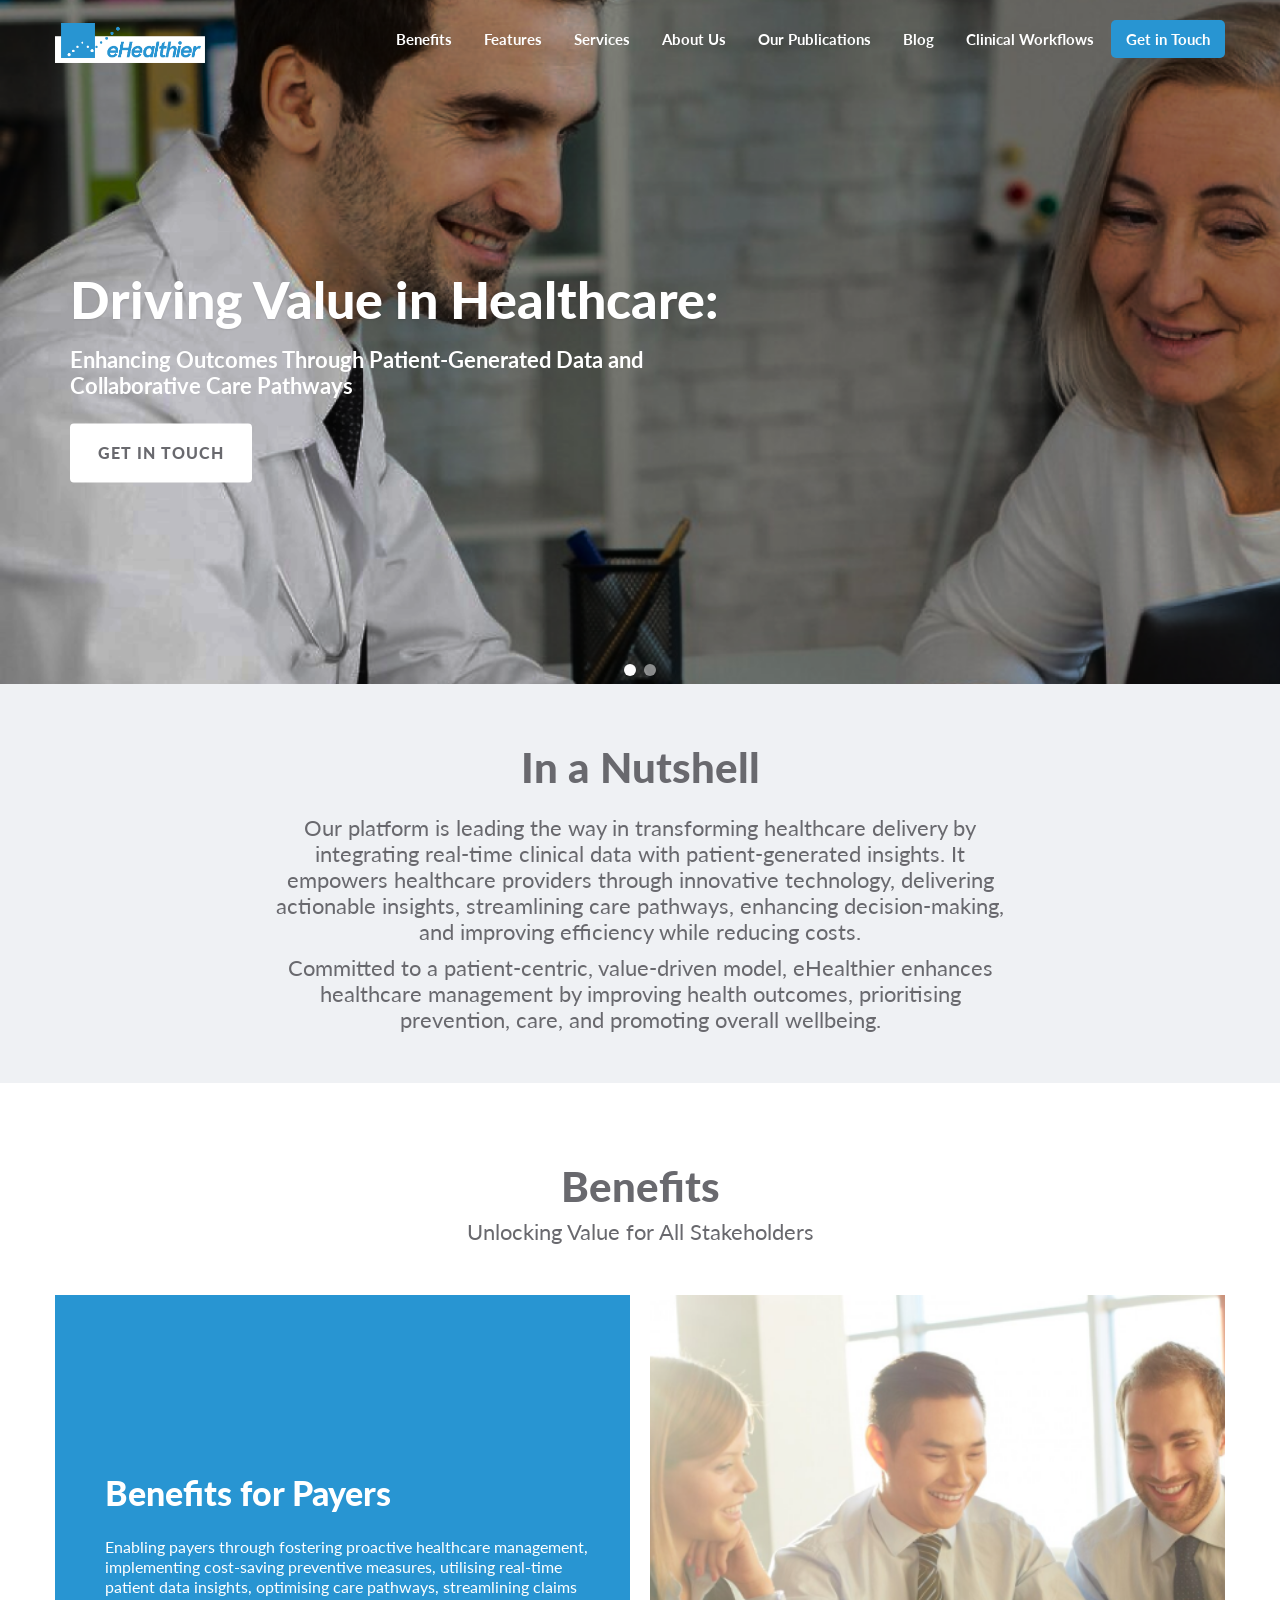
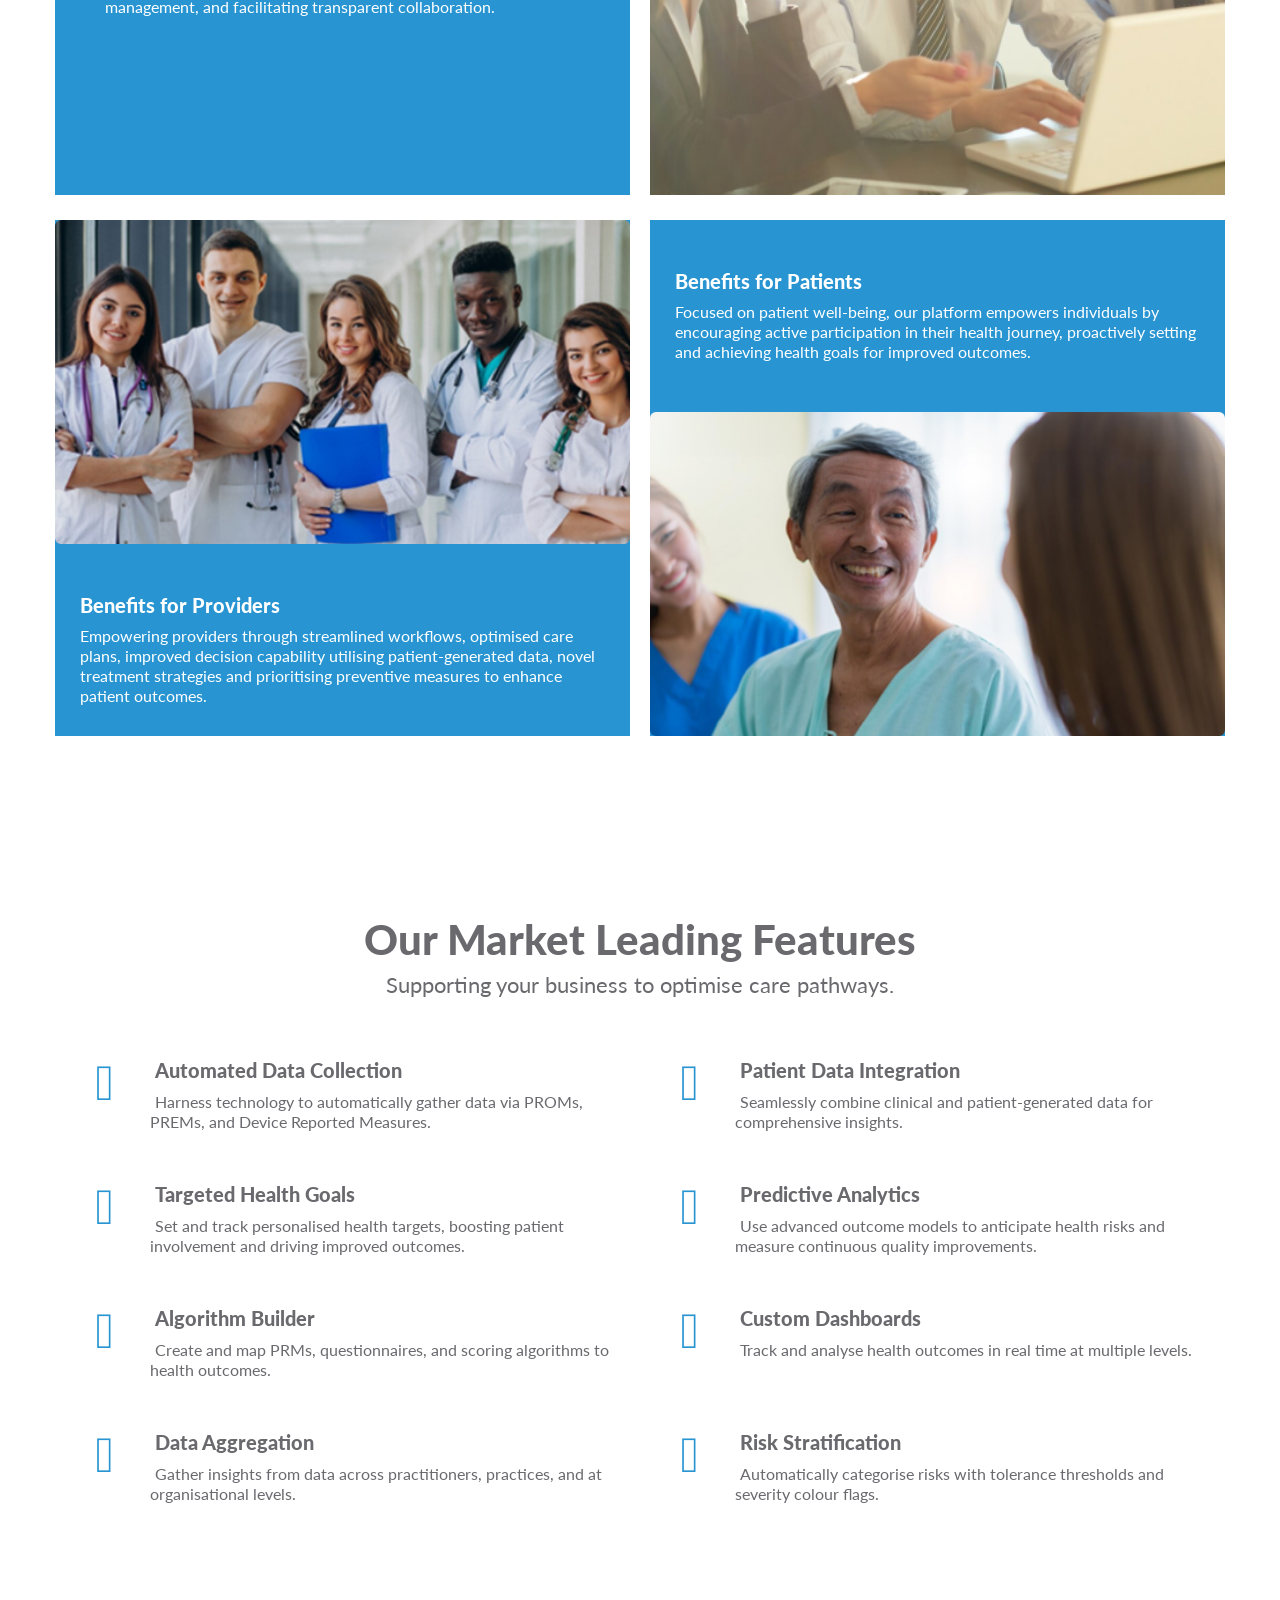
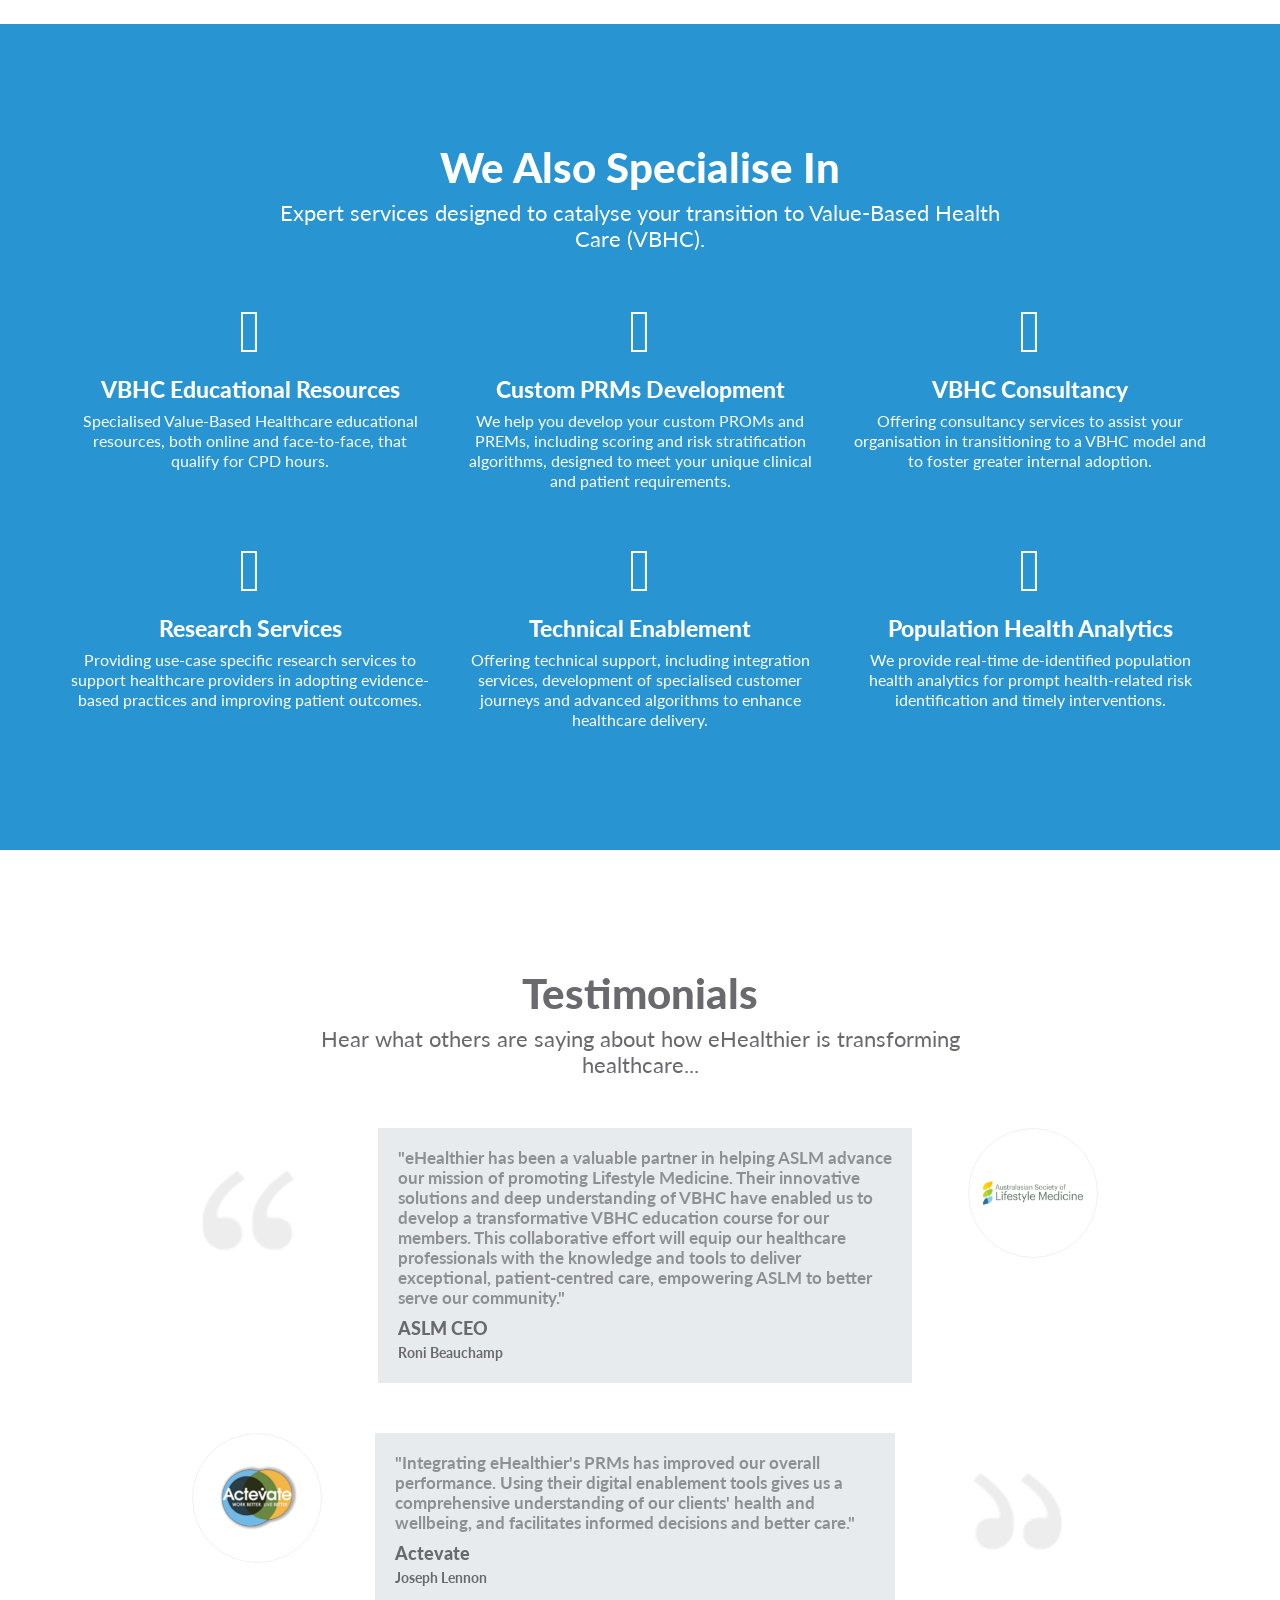
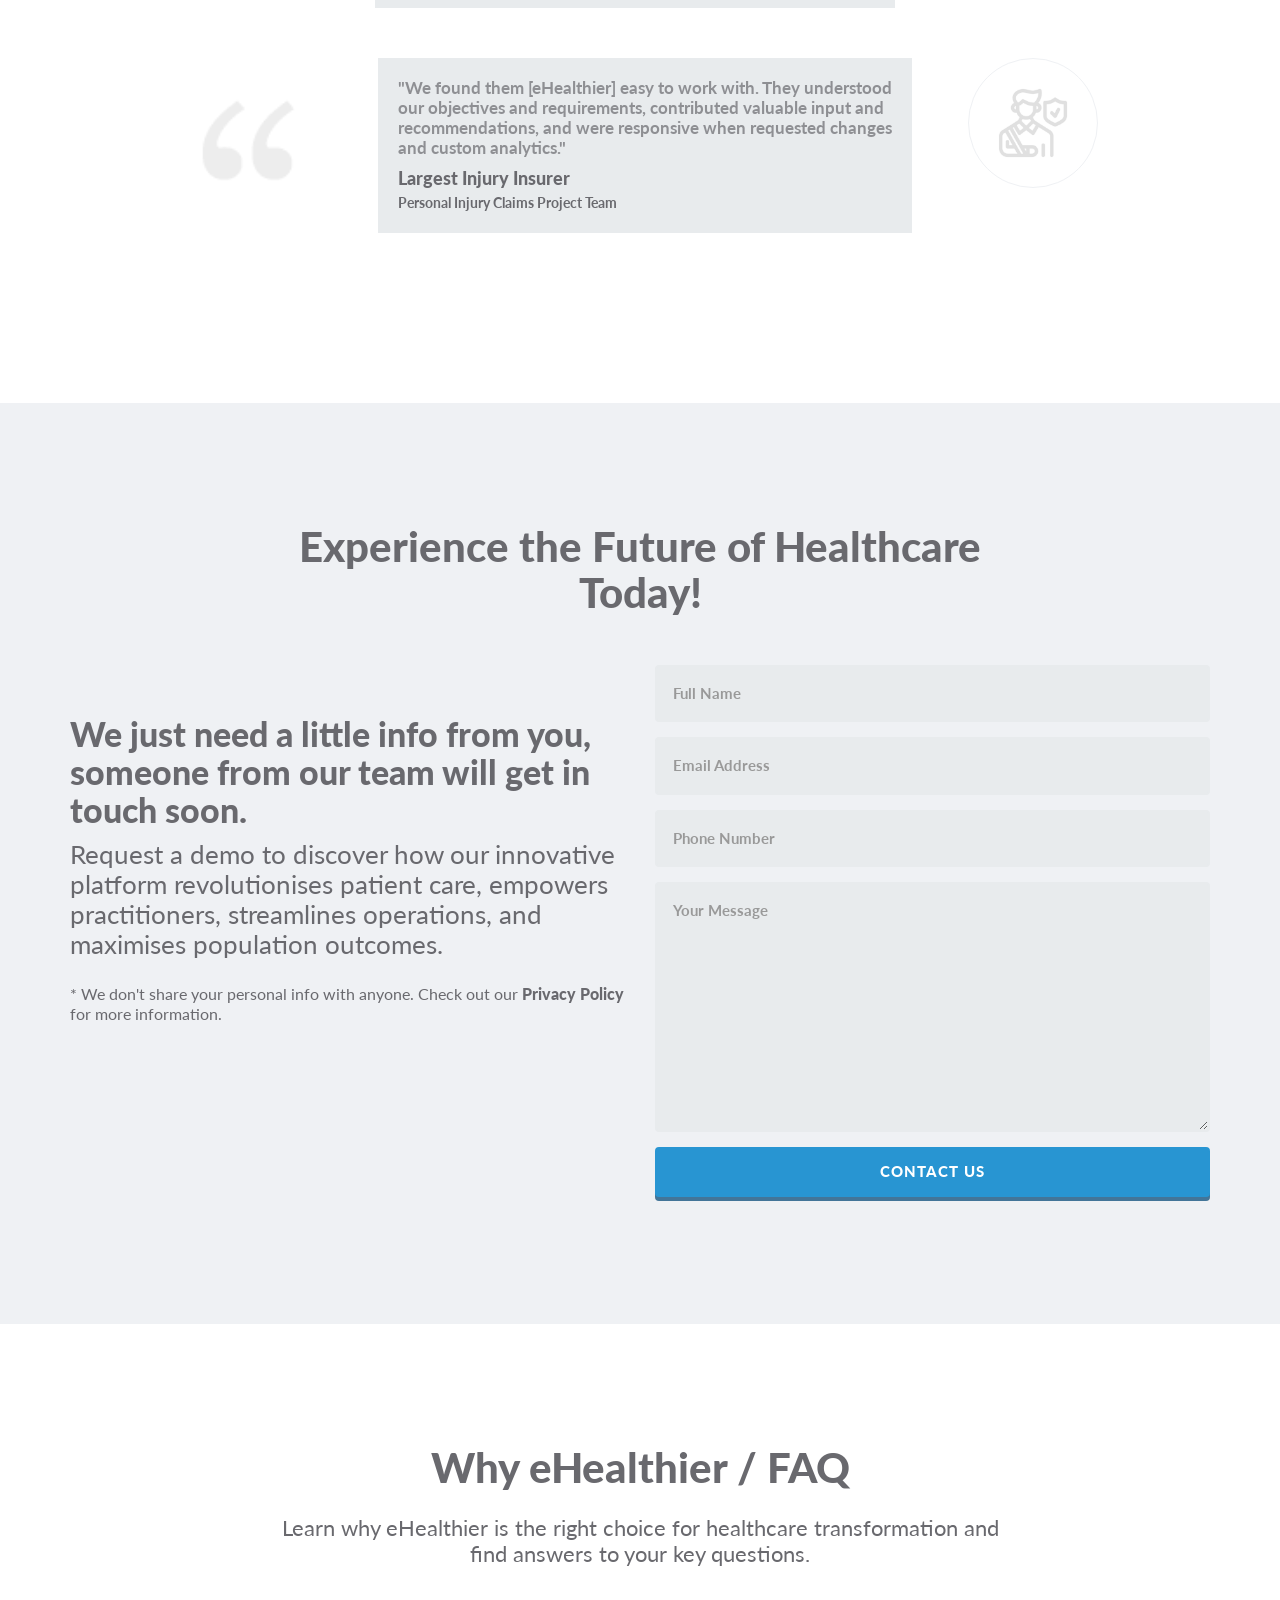
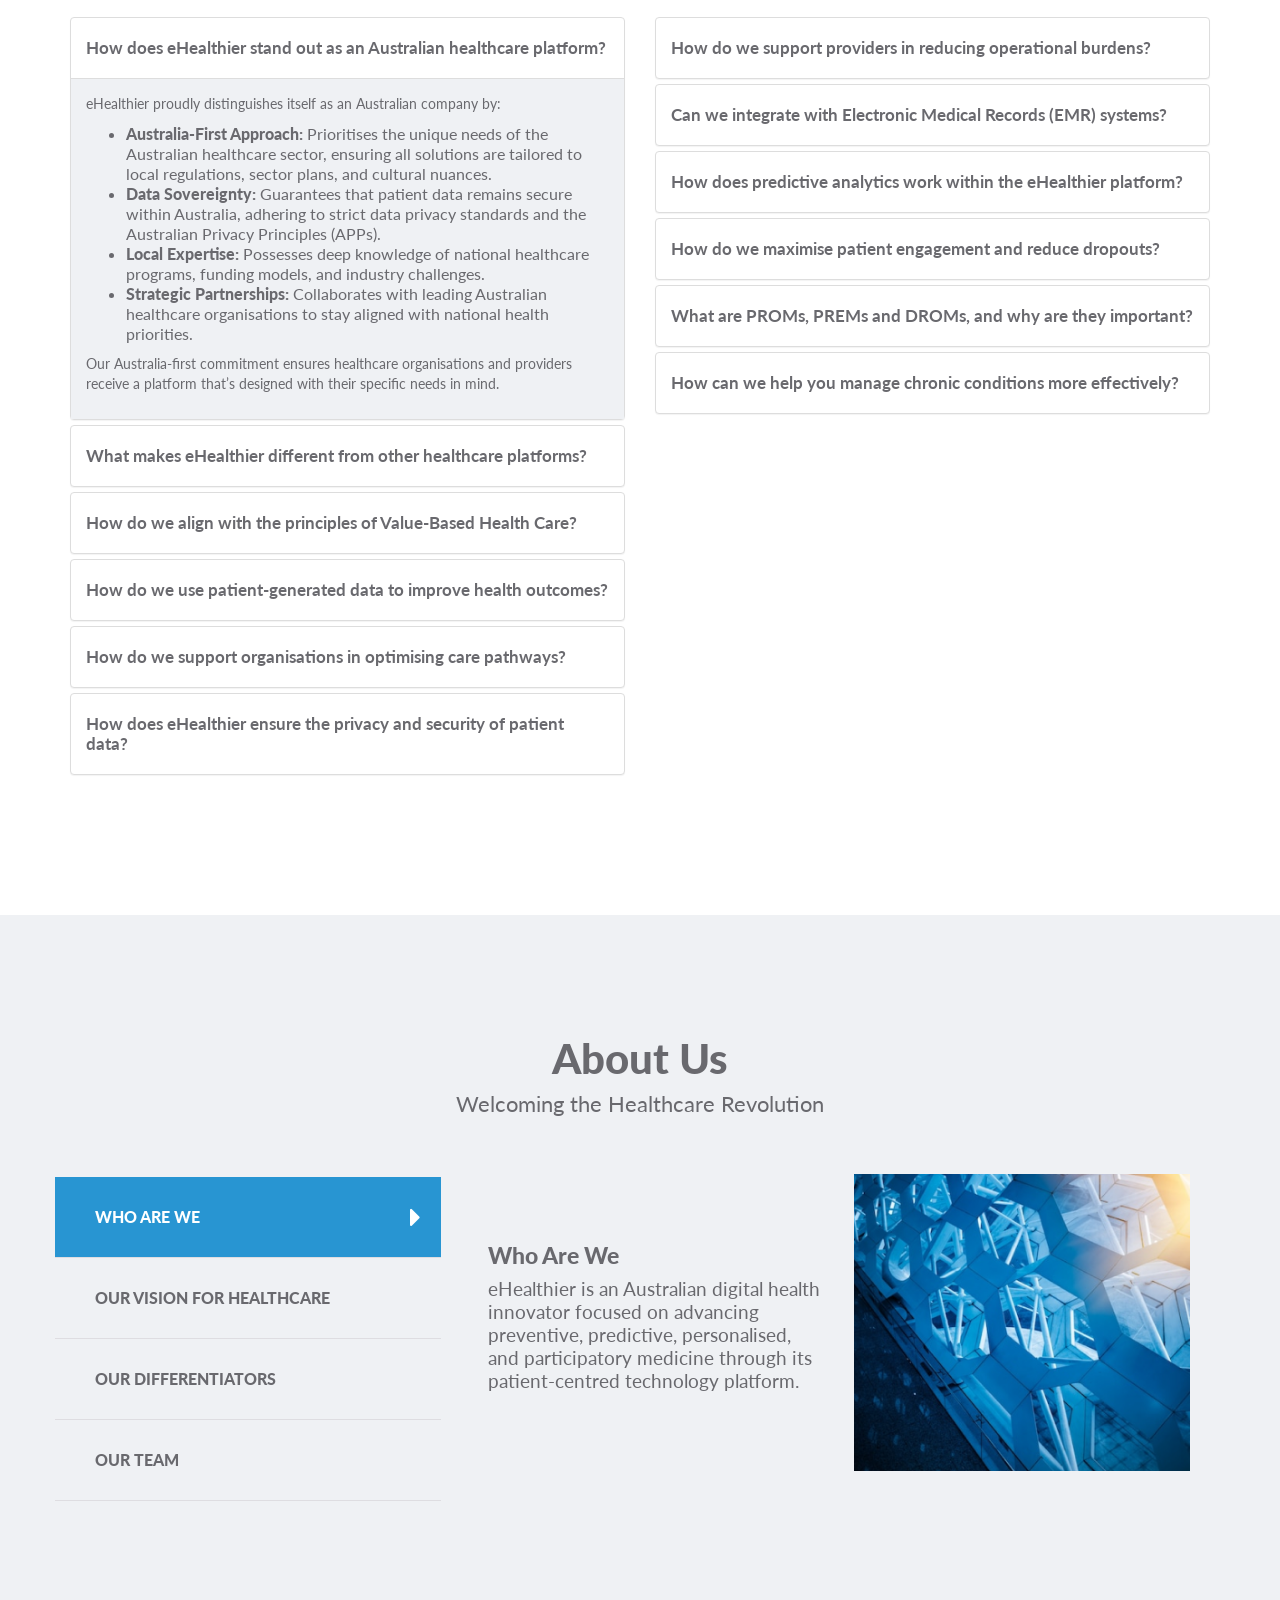
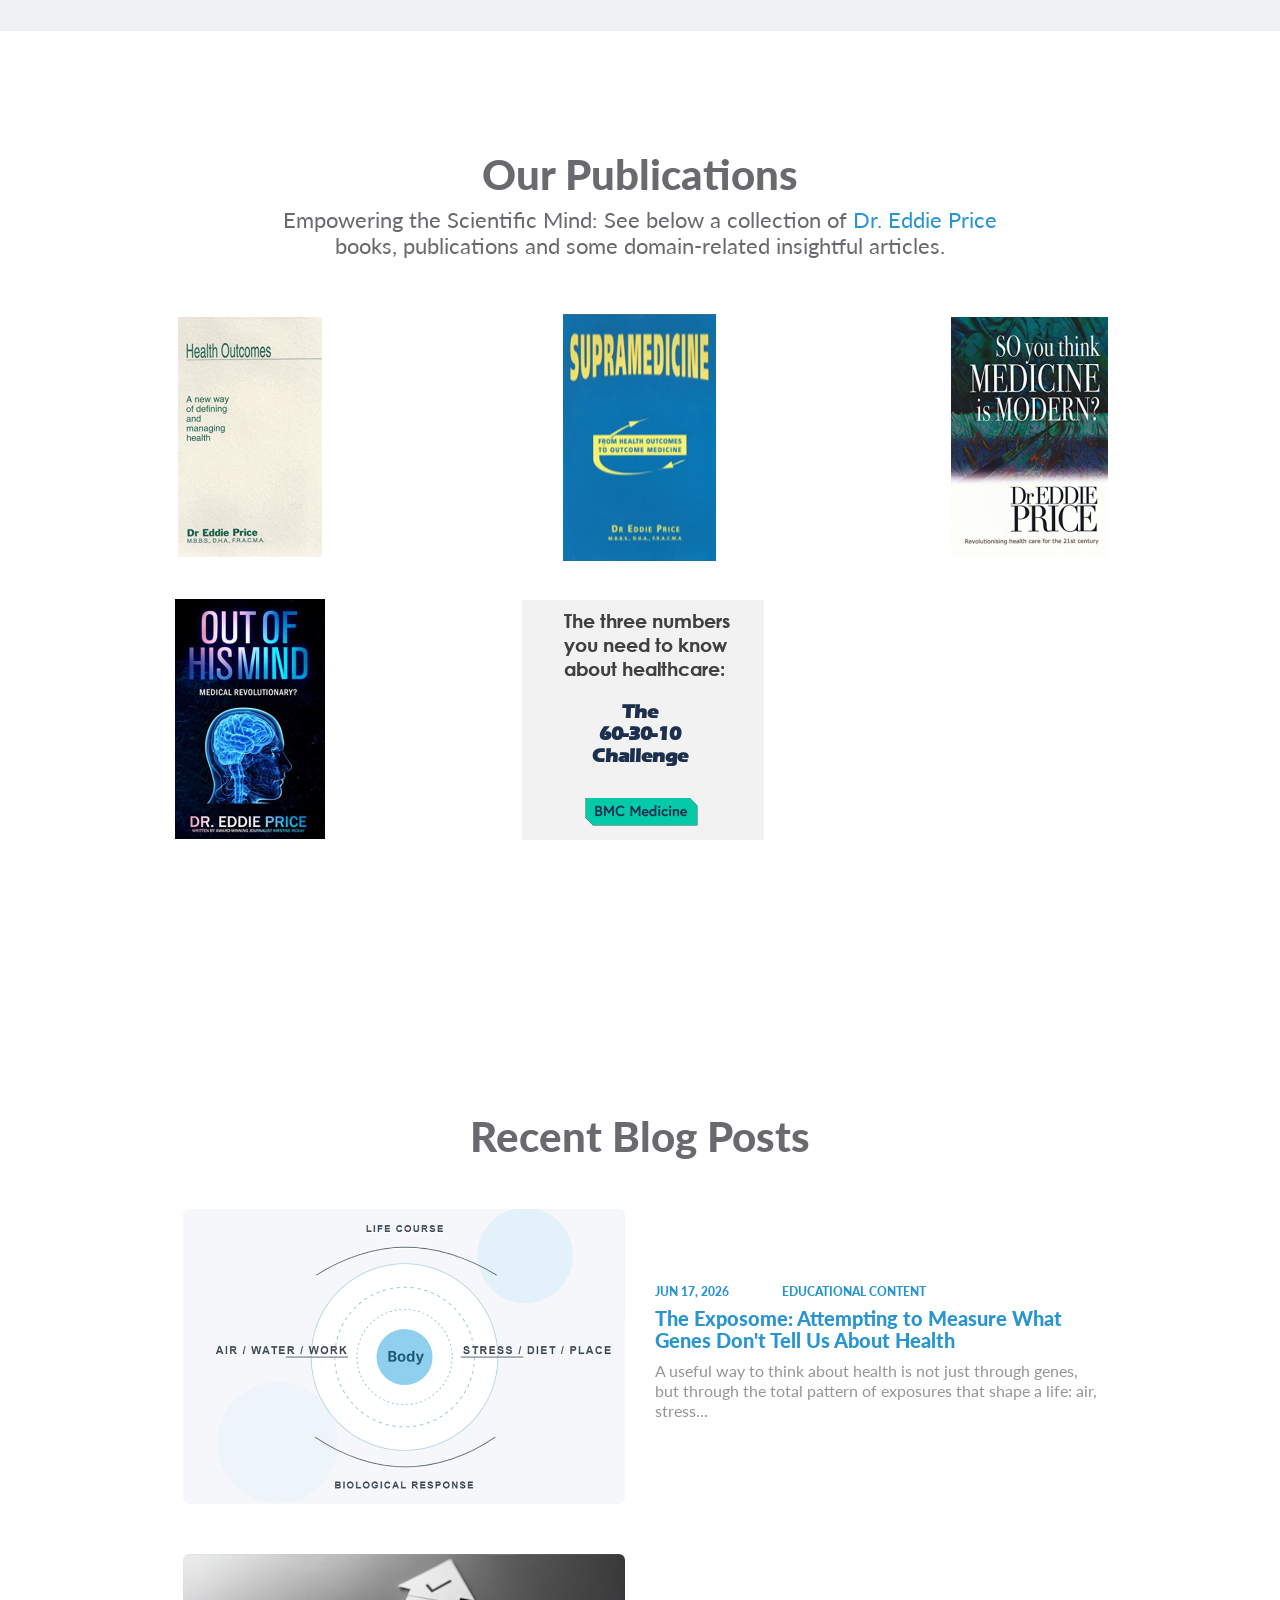
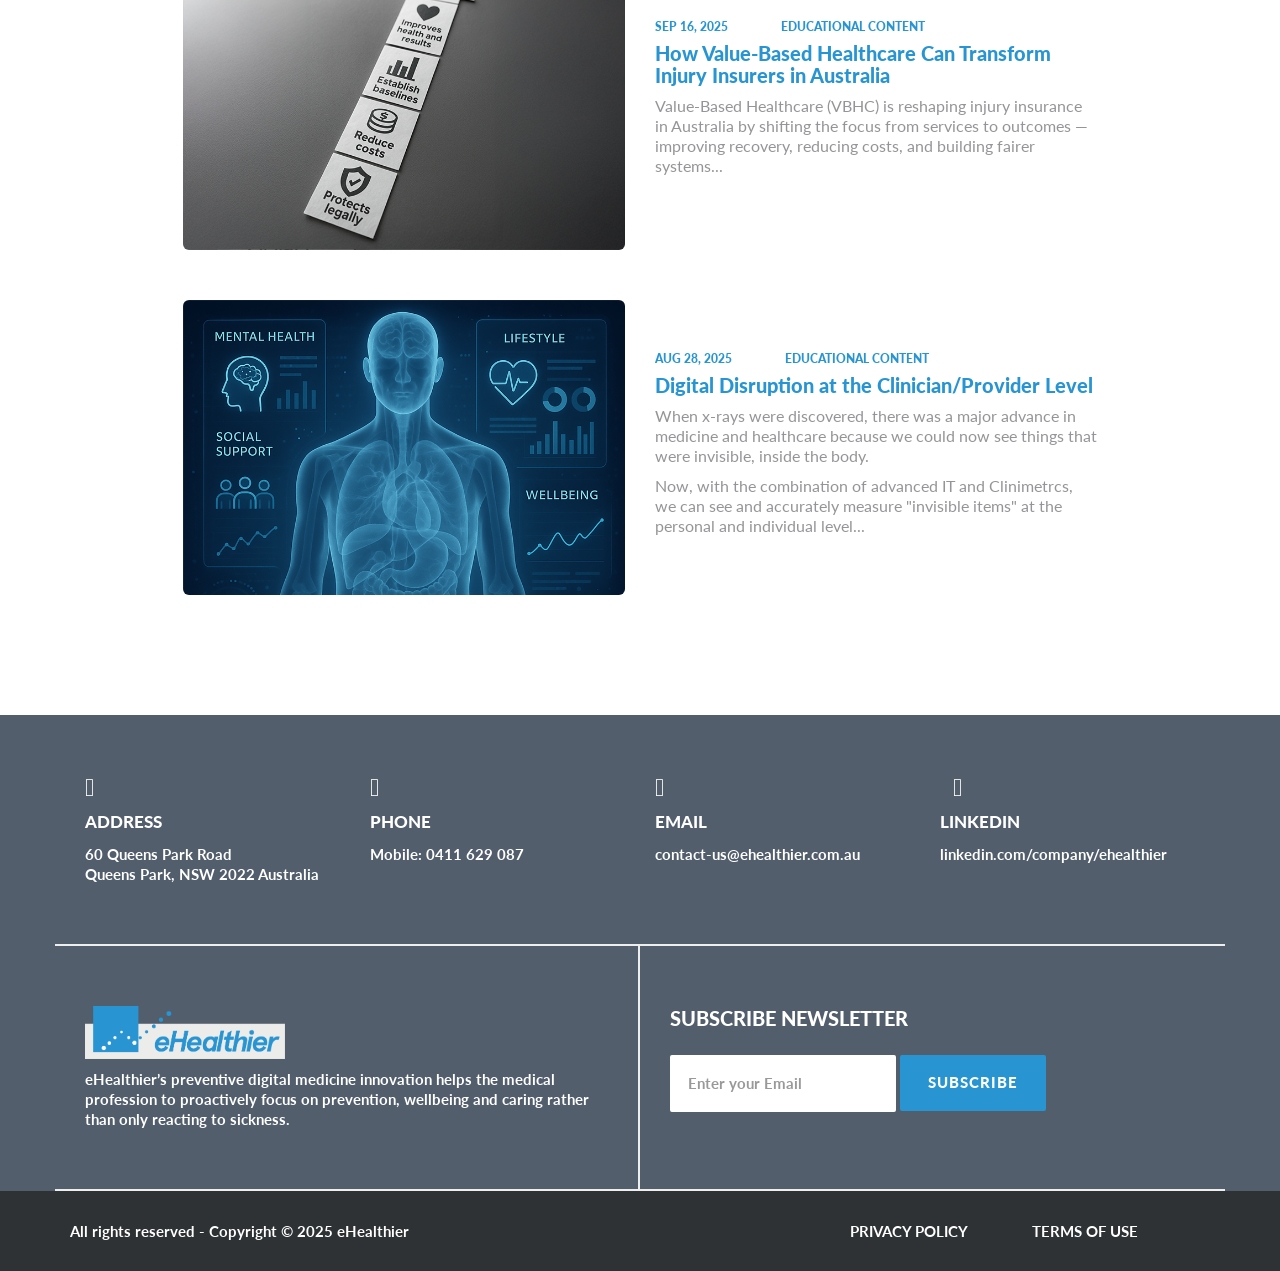
==== commit 23c76def: "Applied Header change - added Clinical Workflows change - added main page" ====
--- a/index.html
+++ b/index.html
@@ -1,11 +1,17 @@
 <!DOCTYPE html>
-<html lang="en">
-<head>
-  <meta charset="UTF-8">
-  <meta name="viewport" content="width=device-width, initial-scale=1.0">
-  <title>eHealthier Outcomes Workflow</title>
-  <meta name="description" content="Patient-reported outcome workflows embedded into everyday clinical practice across Best Practice, Cliniko, and Nookal.">
-      <!-- FAVICON  -->
+<html><head>
+    <meta charset="utf-8">
+    <meta http-equiv="X-UA-Compatible" content="IE=edge">
+    <meta name="viewport" content="width=device-width, initial-scale=1">
+
+    <!-- TITLE OF SITE -->
+    <title>eHealthier | Your Pathway to Value-based Healthcare</title>
+
+    <meta name="description" content="eHealthier | Your Pathway to Value-based Healthcare">
+    <meta name="keywords" content="eHealthie, Pathway, Value-based Healthcare">
+    <meta name="author" content="">
+
+    <!-- FAVICON  -->
     <!-- Place your favicon.ico in the images directory -->
     <link rel="shortcut icon" href="images/uploads/favicon.png" type="image/x-icon">
     <link rel="icon" href="images/uploads/favicon.png" type="image/x-icon">
@@ -44,289 +50,1205 @@
       <script src="https://oss.maxcdn.com/html5shiv/3.7.2/html5shiv.min.js"></script>
       <script src="https://oss.maxcdn.com/respond/1.4.2/respond.min.js"></script>
     <![endif]-->
+
+    
+    <!-- Google tag (gtag.js) -->
+    <script async src="https://www.googletagmanager.com/gtag/js?id=G-V4SPXCY1JY"></script>
+    <script>
+    window.dataLayer = window.dataLayer || [];
+    function gtag(){dataLayer.push(arguments);}
+    gtag('js', new Date());
+    gtag('config', 'G-V4SPXCY1JY');
+    </script>
 </head>
-<body>
-  <header class="site-header">
-    <a class="brand" href="#top" aria-label="eHealthier home">
-      <span class="brand-mark">e</span>
-      <span>eHealthier</span>
-    </a>
-    <nav class="nav-links" aria-label="Page sections">
-      <a href="#workflow">Workflow</a>
-      <a href="#integrations">Integrations</a>
-      <a href="#results">Results</a>
-      <a href="#demo" class="nav-cta">Book a demo</a>
-    </nav>
-  </header>
-
-  <main id="top">
-    <section class="hero">
-      <div class="hero-copy">
-        <p class="eyebrow">Outcomes at the point of care</p>
-        <h1>Patient-reported outcomes, native to your clinical work.</h1>
-        <p class="hero-lede">
-          eHealthier embeds PROM assignment, completion, interpretation, insights, and documentation into the practice workflows clinicians already use.
-        </p>
-        <div class="hero-actions">
-          <a class="button primary" href="#demo">Book a workflow demo</a>
-          <a class="button secondary" href="#workflow-video" data-play-workflow>See the workflow</a>
+
+<body data-spy="scroll" data-target="#main-navbar" data-new-gr-c-s-check-loaded="14.1171.0" data-gr-ext-installed="">
+
+    <!-- Preloader -->
+    <!--
+    <div class="loader bg-white">
+        <div class="loader-inner ball-scale-ripple-multiple vh-center">
+            <div></div>
+            <div></div>
+            <div></div>
         </div>
-        <div class="partner-block">
-          <p>Natively integrated with</p>
-          <div class="partner-strip" aria-label="Supported practice systems">
-            <span><img src="[data-uri]" alt="Best Practice"></span>
-            <span><img src="[data-uri]" alt="Cliniko"></span>
-            <span class="logo-on-dark"><img src="[data-uri]" alt="Nookal"></span>
-          </div>
+    </div>
+    -->
+
+    <div class="main-container" id="page">
+
+         
+    <!-- =========================
+            HEADER 
+        ============================== -->
+        <header id="nav1-1">
+
+            <nav class="navbar navbar-fixed-top bg-transparent" id="main-navbar" role="navigation">
+            <!-- navbar fixed on top: -->
+            <!--  
+            <nav class="navbar" id="main-navbar">
+                <nav class="navbar navbar-fixed-top" id="main-navbar" role="navigation">
+            -->
+            <!-- navbar static: -->
+            <!--
+                <nav class="navbar navbar-static-top" id="main-navbar" role="navigation">
+            -->
+            <!-- background transparent: -->
+            <!--
+                <nav class="navbar navbar-fixed-top bg-transparent" id="main-navbar" role="navigation">
+            -->
+                
+                <div class="container">
+                    
+                    <div class="navbar-header">
+                        <!-- Menu Button for Mobile Devices -->
+                        <button type="button" class="navbar-toggle" data-toggle="collapse" data-target="#navbar-collapse">
+                            <span class="sr-only">Toggle navigation</span>
+                            <span class="icon-bar"></span>
+                            <span class="icon-bar"></span>
+                            <span class="icon-bar"></span>
+                        </button>
+                        
+                        <!-- Image Logo -->
+                        <!-- 
+                        recommended sizes
+                            width: 150px;
+                            height: 35px;
+                        -->
+                        <a href="" class="navbar-brand smooth-scroll"><img src="images/uploads/18-03-24-eHealthier-Logo-Original.png" alt="logo" width="150" style="border-radius: 0px; border-color: rgb(67, 159, 224); border-style: none; border-width: 1px;"></a>
+                        <!-- Image Logo For Background Transparent -->
+                        <!--
+                            <a href="#" class="navbar-brand logo-black smooth-scroll"><img src="images/logo-black.png" alt="logo" /></a>
+                            <a href="#" class="navbar-brand logo-white smooth-scroll"><img src="images/logo-white.png" alt="logo" /></a> 
+                        -->
+                    </div><!-- /End Navbar Header -->
+
+                    <div class="collapse navbar-collapse" id="navbar-collapse">
+                        <!-- Menu Links -->
+                        <ul class="nav navbar-nav navbar-right">
+                            <li><a href="#benefits" class="smooth-scroll">Benefits</a></li>
+                            <li><a href="#features" class="smooth-scroll">Features</a></li>
+                            <li><a href="#services" class="smooth-scroll">Services</a></li>
+                            <li><a href="#aboutus" class="smooth-scroll">About Us</a></li>
+                            <li><a href="#publications" class="smooth-scroll">Our Publications</a></li> 
+                            <li><a href="#blog" class="smooth-scroll">Blog</a></li>
+                            <li><a href="./clinical-workflows" class="smooth-scroll">Clinical Workflows</a></li>
+                            <li><a href="#getintouch" class="btn-nav btn-blue smooth-scroll">Get in Touch</a></li>
+                        </ul><!-- /End Menu Links -->
+                    </div><!-- /End Navbar Collapse -->
+
+                </div><!-- /End Container -->
+            </nav><!-- /End Navbar -->
+        </header>
+        <!-- =========================
+             HERO SECTION
+        ============================== -->
+        <div class="owl-carousel owl-theme">
+            <section id="hero1" class="item hero">
+                <!-- <div class="overlay"></div>    -->     
+                <div class="container vertical-center-rel">
+                    <div class="row">
+                        <div class="col-md-7">
+                            <h1 class="text-white p-t-md">Driving Value in Healthcare:</h1>
+                            <p class="lead text-white m-b-md ">Enhancing Outcomes Through Patient-Generated Data and Collaborative Care Pathways</p>
+                            <a href="#getintouch" class="btn btn-shadow btn-white text-uppercase btn-md smooth-scroll">Get in Touch</a>
+                        </div>
+                    </div><!-- /End Row -->
+                </div><!-- /End Container --> 
+            </section>
+            <section id="hero2" class="item hero"> 
+                <div class="container vertical-center-rel">
+                    <div class="row">
+                        <div class="col-md-6 col-md-offset-5">
+                            <h1 class="text-white p-t-md">Empowering you</h1>
+                            <p class="lead text-white m-b-md ">Empowering payers, providers and patients with data-driven insights, educational resources and industry-leading domain knowledge to optimise care delivery and reduce healthcare costs.</p>
+                            <a href="#getintouch" class="btn btn-shadow btn-white text-uppercase btn-md smooth-scroll">Book a Demo</a>
+                        </div>
+                    </div><!-- /End Row -->
+                </div><!-- /End Container --> 
+            </section>
         </div>
-      </div>
-      <div class="hero-visual" id="workflow-video" aria-label="Clinical workflow video">
-        <video
-          controls
-          preload="metadata"
-          poster="[data-uri]"
-          aria-label="eHealthier clinical workflow video showing patient context, PROM assignment, completion, interpretation, insights, and documentation."
-        >
-</video>
-        <button class="video-play" type="button" data-play-workflow aria-label="Play workflow video">
-          <span></span>
-        </button>
-      </div>
-    </section>
-
-    <section class="statement">
-      <p>
-        Not another PROM portal. A connected outcomes workflow that follows the patient from clinical context to assessment, result interpretation, and record-ready documentation.
-      </p>
-    </section>
-
-    <section class="section split" id="workflow">
-      <div>
-        <p class="eyebrow">Native workflow</p>
-        <h2>From patient context to outcome action.</h2>
-        <p>
-          The workflow starts where care starts: with the patient record already open in the clinician's system. Through the integration, eHealthier surfaces the right patient, shows relevant PROM status, and supports assignment within the context of your clinical system, without a second system hunt.
-        </p>
-        <div class="steps">
-          <div><strong>1</strong><span>Find the patient in clinical context</span></div>
-          <div><strong>2</strong><span>Assign the right pathway for the clinical use case</span></div>
-          <div><strong>3</strong><span>Complete in-session or send for later</span></div>
-          <div><strong>4</strong><span>Review results and file the report</span></div>
-        </div>
-      </div>
-      <figure class="screen-card">
-        <img src="[data-uri]" alt="Suggested patient workflow showing patients in visit, recently seen, and scheduled soon.">
-        <figcaption>Suggested patients by visit, seen, and upcoming appointment context.</figcaption>
-      </figure>
-    </section>
-
-    <section class="section" id="integrations">
-      <div class="section-heading">
-        <p class="eyebrow">One outcomes platform</p>
-        <h2>Built for connected clinical environments.</h2>
-        <p>
-          eHealthier adapts the outcomes workflow to the systems each practice already uses, with Best Practice, Cliniko, and Nookal available at this stage.
-        </p>
-      </div>
-      <div class="integration-grid">
-        <article>
-          <span class="logo-pill"><img src="[data-uri]" alt="Best Practice"></span>
-          <h3>Deep general practice workflow</h3>
-          <p>Patient context, PROM assignment, history, results, and record-ready documentation inside the clinical flow.</p>
-        </article>
-        <article>
-          <span class="logo-pill"><img src="[data-uri]" alt="Cliniko"></span>
-          <h3>Allied health outcomes</h3>
-          <p>Outcome tracking designed around consult rhythm, patient programs, and progress conversations.</p>
-        </article>
-        <article>
-          <span class="logo-pill logo-on-dark"><img src="[data-uri]" alt="Nookal"></span>
-          <h3>Practice-wide measurement</h3>
-          <p>Consistent PROM workflows across teams who need measurement without extra administrative drag.</p>
-        </article>
-      </div>
-    </section>
-
-    <section class="section screenshot-lab">
-      <div class="lab-copy">
-        <p class="eyebrow">Use-case driven workflows</p>
-        <h2>Clinical pathways reflect how each practice works.</h2>
-        <p>
-          Different teams can surface the outcome workflows that match their care model, from social health pathways like loneliness through to lifestyle medicine programs, physiotherapy, podiatry, and other allied health use cases.
-        </p>
-        <div class="tab-buttons" role="tablist" aria-label="Clinical workflow screenshots">
-          <button class="tab-button active" type="button" data-screen="loneliness" role="tab" aria-selected="true">Loneliness</button>
-          <button class="tab-button" type="button" data-screen="lifestyle" role="tab" aria-selected="false">Lifestyle medicine</button>
-          <button class="tab-button" type="button" data-screen="physio" role="tab" aria-selected="false">Physiotherapy</button>
-          <button class="tab-button" type="button" data-screen="podiatry" role="tab" aria-selected="false">Podiatry</button>
-        </div>
-      </div>
-      <div class="tab-stage">
-        <img class="tab-screen active" data-screen-image="loneliness" src="[data-uri]" alt="Real panel clinical workflow for a loneliness use case.">
-        <img class="tab-screen" data-screen-image="lifestyle" src="[data-uri]